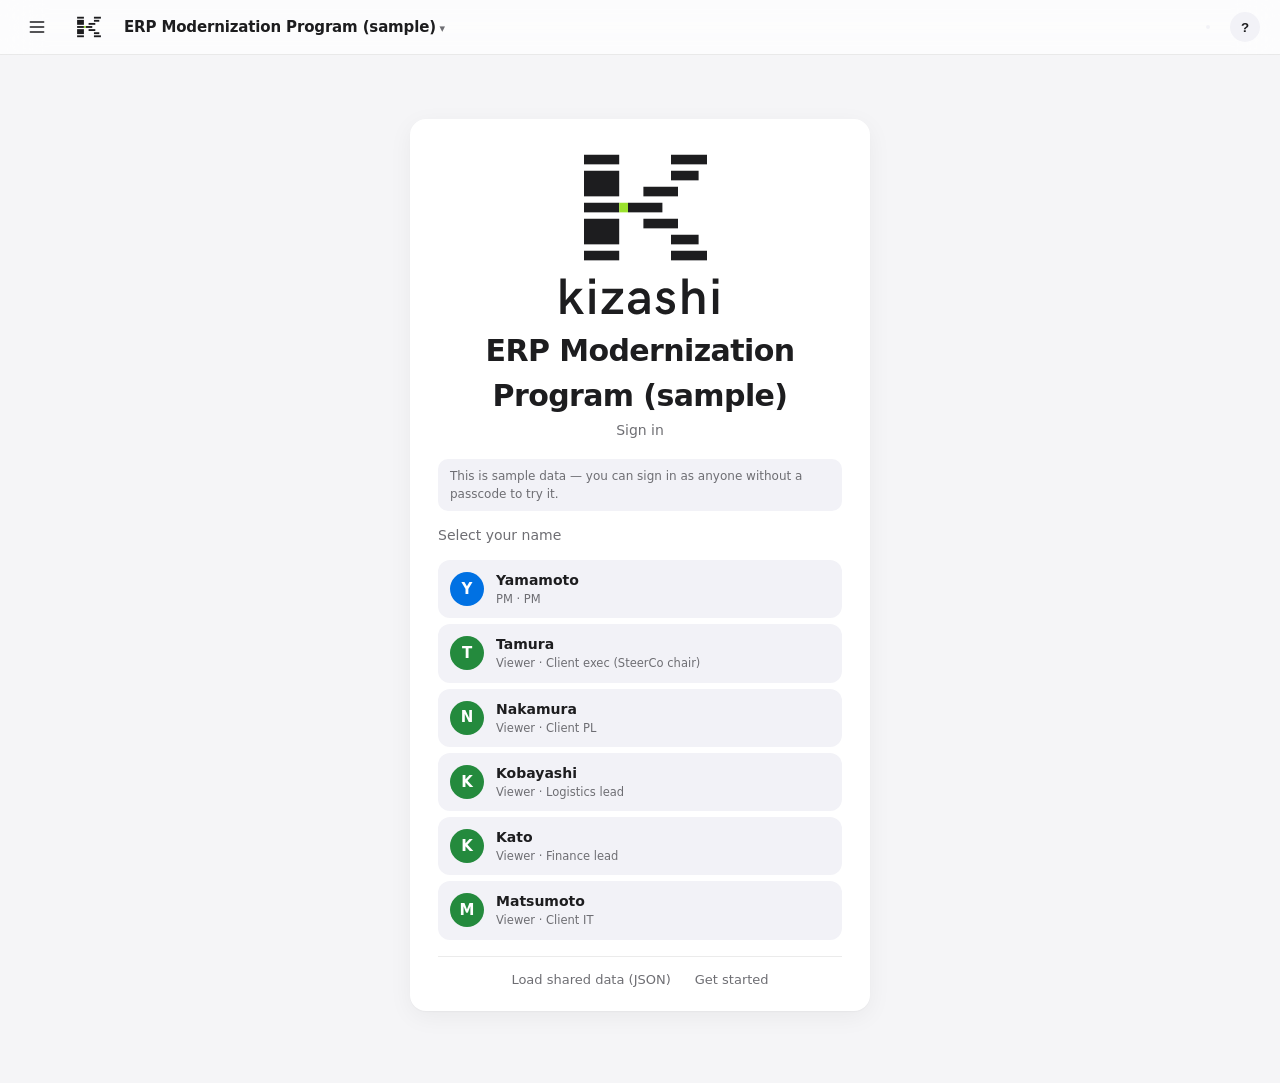
==== Kizashi.html @ 03d3c69e "Add Kizashi logo, favicon and GitHub Pages setup - Clean vector logo set in assets/brand (light/dark" ====
<!doctype html>
<!-- SPDX-License-Identifier: AGPL-3.0-only | Copyright (C) 2026 0kaka | Commercial licensing: see COMMERCIAL.md -->
<html lang="ja">
<head>
<meta charset="utf-8">
<meta name="viewport" content="width=device-width,initial-scale=1">
<title>Kizashi</title>
<link rel="icon" type="image/svg+xml" href="[data-uri]">
<style>
/* SPDX-License-Identifier: AGPL-3.0-only
   Copyright (C) 2026 0kaka
   Commercial licensing: see COMMERCIAL.md */
/* Apple の Human Interface Guidelines を手本にした配色・余白・動き */
:root{
  --bg:#f5f5f7; --panel:#ffffff; --text:#1d1d1f; --muted:#6e6e73; --line:rgba(0,0,0,.08); --soft:#f2f2f7;
  --accent:#0071e3; --accent-soft:rgba(0,113,227,.10); --violet:#af52de;
  --red:#ff3b30; --red-bg:rgba(255,59,48,.10); --amber:#c93400; --amber-bg:rgba(255,149,0,.14); --green:#248a3d; --green-bg:rgba(52,199,89,.14);
  --plan:#d2d2d7; --done:#a1a1a6;
  --glass:rgba(255,255,255,.72); --shadow:0 1px 2px rgba(0,0,0,.04),0 6px 24px rgba(0,0,0,.05); --shadow-hi:0 2px 6px rgba(0,0,0,.06),0 12px 32px rgba(0,0,0,.08);
  --ease:cubic-bezier(.2,.8,.2,1); --r:16px;
}
@media (prefers-color-scheme: dark){
  :root:not([data-theme="light"]){
    --bg:#000; --panel:#1c1c1e; --text:#f5f5f7; --muted:#98989d; --line:rgba(255,255,255,.10); --soft:#2c2c2e;
    --accent:#0a84ff; --accent-soft:rgba(10,132,255,.18); --violet:#bf5af2;
    --red:#ff453a; --red-bg:rgba(255,69,58,.16); --amber:#ff9f0a; --amber-bg:rgba(255,159,10,.16); --green:#30d158; --green-bg:rgba(48,209,88,.16);
    --plan:#3a3a3c; --done:#636366; --glass:rgba(28,28,30,.72); --shadow:0 1px 2px rgba(0,0,0,.4); --shadow-hi:0 8px 28px rgba(0,0,0,.5);
  }
}
:root[data-theme="dark"]{
  --bg:#000; --panel:#1c1c1e; --text:#f5f5f7; --muted:#98989d; --line:rgba(255,255,255,.10); --soft:#2c2c2e;
  --accent:#0a84ff; --accent-soft:rgba(10,132,255,.18); --violet:#bf5af2;
  --red:#ff453a; --red-bg:rgba(255,69,58,.16); --amber:#ff9f0a; --amber-bg:rgba(255,159,10,.16); --green:#30d158; --green-bg:rgba(48,209,88,.16);
  --plan:#3a3a3c; --done:#636366; --glass:rgba(28,28,30,.72); --shadow:0 1px 2px rgba(0,0,0,.4); --shadow-hi:0 8px 28px rgba(0,0,0,.5);
}
*{box-sizing:border-box}
html{-webkit-text-size-adjust:100%}
body{margin:0;background:var(--bg);color:var(--text);font:14px/1.5 -apple-system,BlinkMacSystemFont,"SF Pro Text","Hiragino Sans","Hiragino Kaku Gothic ProN","Yu Gothic UI","Segoe UI",system-ui,sans-serif;-webkit-font-smoothing:antialiased;
  display:grid;grid-template-columns:232px minmax(0,1fr);grid-template-rows:auto 1fr;min-height:100vh}
/* ヘッダー（すりガラス） */
header{grid-column:1/-1;position:sticky;top:0;z-index:20;background:var(--glass);-webkit-backdrop-filter:saturate(180%) blur(20px);backdrop-filter:saturate(180%) blur(20px);
  border-bottom:1px solid var(--line);padding:10px 20px;display:flex;flex-wrap:wrap;gap:8px 18px;align-items:center}
header h1{font-size:15px;margin:0;font-weight:600;letter-spacing:-.01em}
header .sub{color:var(--muted);font-size:12px}
header .right{margin-left:auto;display:flex;gap:10px;align-items:center;flex-wrap:wrap}
header label{display:flex;gap:6px;align-items:center}
#scopeSel{font-weight:600;max-width:220px}
.save-ind{font-size:12px;color:var(--muted);display:inline-flex;align-items:center;gap:6px;min-width:64px;transition:color .3s}
.save-ind .dot{width:7px;height:7px;border-radius:50%;background:var(--green);transition:transform .3s var(--ease)}
.save-ind.flash{color:var(--green)} .save-ind.flash .dot{transform:scale(1.6)}
/* サイドバー */
nav{position:sticky;top:57px;align-self:start;height:calc(100vh - 57px);overflow:auto;padding:16px 10px;display:flex;flex-direction:column;gap:2px}
nav button{display:flex;align-items:center;gap:10px;background:none;border:0;border-radius:10px;padding:8px 12px;color:var(--text);font:inherit;font-size:13.5px;cursor:pointer;text-align:left;transition:background .2s var(--ease),color .2s}
nav button:hover{background:var(--line)}
nav button.on{background:var(--accent);color:#fff;font-weight:600}
nav .ico{width:19px;height:19px;flex:none;fill:none;stroke:currentColor;stroke-width:1.7;stroke-linecap:round;stroke-linejoin:round;opacity:.85}
nav .lbl{flex:1}
nav .cnt{min-width:20px;padding:0 6px;border-radius:10px;background:var(--red);color:#fff;font-size:11px;font-weight:600;line-height:20px;text-align:center}
nav .cnt.warn{background:#ff9500}
nav button.on .cnt{background:rgba(255,255,255,.25)}
main{padding:8px 28px 48px;min-width:0;max-width:1320px}
/* 大見出し（今どこで何をしているか） */
#pageHead{padding:18px 0 14px}
.crumb{font-size:12px;color:var(--muted);display:flex;gap:6px;align-items:center;flex-wrap:wrap}
.crumb .sep{opacity:.5}
.large-title{font-size:30px;font-weight:700;letter-spacing:-.02em;margin:2px 0 2px}
.lead{margin:0;color:var(--muted);font-size:14px}
/* 動き：画面切替時だけ、上から順にふわっと出す */
@keyframes fadeUp{from{opacity:0;transform:translateY(10px)}to{opacity:1;transform:none}}
@keyframes growX{from{transform:scaleX(0)}to{transform:scaleX(1)}}
@keyframes pop{from{opacity:0;transform:scale(.92)}to{opacity:1;transform:none}}
#pageHead.animate>*{animation:fadeUp .45s var(--ease) both}
#pageHead.animate>*:nth-child(2){animation-delay:.03s} #pageHead.animate>*:nth-child(3){animation-delay:.06s}
#view.animate>*{animation:fadeUp .5s var(--ease) both}
#view.animate>*:nth-child(2){animation-delay:.06s} #view.animate>*:nth-child(3){animation-delay:.12s} #view.animate>*:nth-child(4){animation-delay:.18s}
#view.animate>*:nth-child(5){animation-delay:.24s} #view.animate>*:nth-child(n+6){animation-delay:.3s}
#view.animate .kpis>.card{animation:fadeUp .5s var(--ease) both}
#view.animate .kpis>.card:nth-child(2){animation-delay:.04s} #view.animate .kpis>.card:nth-child(3){animation-delay:.08s} #view.animate .kpis>.card:nth-child(4){animation-delay:.12s}
#view.animate .kpis>.card:nth-child(5){animation-delay:.16s} #view.animate .kpis>.card:nth-child(6){animation-delay:.2s} #view.animate .kpis>.card:nth-child(n+7){animation-delay:.24s}
#view.animate .track .ac,#view.animate .track .pl{transform-origin:left;animation:growX .9s var(--ease) both .15s}
@media (prefers-reduced-motion: reduce){*,*::before,*::after{animation:none!important;transition:none!important}}
/* 基本部品 */
.grid{display:grid;gap:16px}
.kpis{grid-template-columns:repeat(auto-fit,minmax(160px,1fr))}
.two{grid-template-columns:repeat(auto-fit,minmax(min(100%,420px),1fr))}
.card{background:var(--panel);border-radius:var(--r);padding:18px 20px;min-width:0;box-shadow:var(--shadow);transition:box-shadow .25s var(--ease),transform .25s var(--ease)}
.card h2{font-size:15px;margin:0 0 12px;font-weight:600;letter-spacing:-.01em}
.card h3{font-size:13px;margin:20px 0 8px;padding-top:14px;border-top:1px solid var(--line);font-weight:600}
.hint{font-weight:400;color:var(--muted);font-size:12px;margin-left:6px}
.small{font-size:12px}
.clickable{cursor:pointer} .clickable:hover{box-shadow:var(--shadow-hi);transform:translateY(-2px)}
.kpi .lbl{color:var(--muted);font-size:12px;font-weight:500}
.kpi .val{font-size:30px;font-weight:700;letter-spacing:-.02em;line-height:1.15;margin-top:6px;font-variant-numeric:tabular-nums}
.kpi .val small{font-size:14px;font-weight:500;color:var(--muted)}
.kpi .note{font-size:12px;color:var(--muted);margin-top:4px}
.banner{display:flex;align-items:center;gap:12px;flex-wrap:wrap;background:linear-gradient(135deg,var(--accent-soft),transparent);font-weight:500}
.banner .btn{margin-left:auto}
.rag{display:inline-flex;align-items:center;gap:6px;padding:3px 11px;border-radius:999px;font-weight:600;font-size:13px}
.rag::before{content:"";width:8px;height:8px;border-radius:50%;background:currentColor}
.rag.R{color:var(--red);background:var(--red-bg)} .rag.A{color:var(--amber);background:var(--amber-bg)} .rag.G{color:var(--green);background:var(--green-bg)}
.kpi .val .rag{font-size:20px;padding:5px 15px}
.sev{display:inline-block;padding:1px 8px;border-radius:6px;font-size:11.5px;font-weight:600;white-space:nowrap}
.sev.H{color:var(--red);background:var(--red-bg)} .sev.M{color:var(--amber);background:var(--amber-bg)} .sev.L{color:var(--muted);background:var(--soft)}
.tag{display:inline-block;padding:1px 8px;border-radius:6px;font-size:11px;background:var(--accent-soft);color:var(--accent);white-space:nowrap}
.tag.common{background:var(--soft);color:var(--muted)}
.gate{display:inline-block;padding:1px 8px;border-radius:6px;font-size:11px;font-weight:600;white-space:nowrap}
.gate.notyet{background:var(--soft);color:var(--muted)} .gate.review{background:var(--amber-bg);color:var(--amber)} .gate.approved{background:var(--green-bg);color:var(--green)}
.st{font-size:11px;font-weight:600} .st.planned{color:var(--accent)} .st.done{color:var(--green)} .st.cancelled{color:var(--muted);text-decoration:line-through}
.red{color:var(--red)} .amber{color:var(--amber)} .green{color:var(--green)} .muted{color:var(--muted)}
.link{color:var(--accent);cursor:pointer} .link:hover{text-decoration:underline}
.scroll-x{overflow-x:auto;max-width:100%}
table{border-collapse:collapse;width:100%;font-size:13px}
th,td{border-bottom:1px solid var(--line);padding:7px 8px;text-align:left;vertical-align:middle}
th{color:var(--muted);font-weight:500;font-size:12px;white-space:nowrap}
tr{transition:background .15s} tbody tr:hover,table tr:hover td{background:rgba(127,127,127,.04)}
td.num,th.num{text-align:right}
tr.sel td{background:var(--accent-soft)}
tr.row-contract td:first-child{box-shadow:inset 3px 0 0 var(--violet)}
td.cell-late input,td.cell-late select{border-color:var(--red);box-shadow:0 0 0 1px var(--red) inset}
input,select,textarea{font:inherit;color:var(--text);background:var(--panel);border:1px solid var(--line);border-radius:8px;padding:5px 8px;transition:border-color .15s,box-shadow .15s}
input:focus,select:focus,textarea:focus{outline:none;border-color:var(--accent);box-shadow:0 0 0 3px var(--accent-soft)}
textarea{width:100%;min-height:60px;resize:vertical}
.mono{font-family:ui-monospace,"SF Mono","Cascadia Mono",Consolas,monospace;font-size:12.5px;line-height:1.55}
table input,table select,table textarea{padding:4px 6px;font-size:13px;border-color:transparent;background:transparent}
table input:hover,table select:hover{border-color:var(--line)}
table input[type=date]{min-width:128px}
table input.w-s{min-width:84px} table input.w-xs{min-width:56px}
table input[type=checkbox]{width:auto}
.btn{font:inherit;font-size:13px;font-weight:500;padding:7px 14px;border-radius:980px;border:0;background:var(--soft);color:var(--text);cursor:pointer;white-space:nowrap;transition:transform .12s var(--ease),background .2s,filter .2s}
.btn:hover{filter:brightness(.96)} .btn:active{transform:scale(.97)} .btn:disabled{opacity:.4;cursor:default}
.btn.primary{background:var(--accent);color:#fff}
.btn.danger{color:var(--red)}
.btn.ghost{background:none;color:var(--muted);padding:3px 8px}
.chip{font:inherit;font-size:12px;border:1px dashed var(--muted);background:none;color:var(--text);border-radius:980px;padding:3px 10px;cursor:pointer;margin:2px}
.chip:hover{border-style:solid;border-color:var(--accent);color:var(--accent)}
.seg{display:inline-flex;background:var(--soft);border-radius:9px;padding:2px;gap:2px}
.seg button{font:inherit;font-size:12.5px;border:0;background:none;color:var(--text);padding:4px 12px;cursor:pointer;border-radius:7px;transition:background .2s,box-shadow .2s}
.seg button.on{background:var(--panel);box-shadow:0 1px 3px rgba(0,0,0,.12);font-weight:600}
.bar{display:flex;flex-wrap:wrap;gap:8px;align-items:center;margin-bottom:12px}
.bar .sp{flex:1}
.phase-row{display:grid;grid-template-columns:150px 1fr 140px;gap:12px;align-items:center;padding:8px 0;border-bottom:1px solid var(--line)}
.phase-row:last-child{border-bottom:0}
.phase-row .nm{font-weight:600;font-size:13px;min-width:0;overflow:hidden;text-overflow:ellipsis}
.phase-row .nm small{display:block;color:var(--muted);font-weight:400;font-size:11px}
.track{position:relative;height:10px;background:var(--soft);border-radius:5px;overflow:hidden}
.track.big{height:10px}
.track .pl{position:absolute;inset:0 auto 0 0;background:var(--plan);border-radius:5px}
.track .ac{position:absolute;top:0;bottom:0;left:0;border-radius:5px;background:var(--accent)}
.track .ac2{position:absolute;top:0;bottom:0;background:#ff9500;opacity:.6}
.readiness{margin-top:10px;display:grid;gap:6px}
.phase-row .fig{font-size:12px;text-align:right;white-space:nowrap;font-variant-numeric:tabular-nums}
.legend{display:flex;gap:14px;font-size:12px;color:var(--muted);flex-wrap:wrap;margin-top:10px}
.legend i{display:inline-block;width:10px;height:10px;border-radius:3px;margin-right:5px;vertical-align:-1px}
.legend i.dot-red{border-radius:50%;background:var(--red)}
.alert-list{list-style:none;margin:0;padding:0}
.alert-list li{display:flex;gap:10px;padding:10px 0;border-bottom:1px solid var(--line);align-items:flex-start}
.alert-list li:last-child{border-bottom:0}
.alert-list .t{font-weight:600}
.alert-list .d{color:var(--muted);font-size:12px}
.date-chip{min-width:54px;text-align:center;font-weight:700;font-size:15px;line-height:1.2;padding:6px;border-radius:10px;background:var(--accent-soft);color:var(--accent)}
.date-chip small{display:block;font-weight:500;font-size:11px}
.date-chip.done{background:var(--green-bg);color:var(--green)} .date-chip.cancelled{background:var(--soft);color:var(--muted)}
.phase-head .ph-title{display:flex;gap:10px;align-items:center;flex-wrap:wrap}
.phase-head .code{font-weight:800;font-size:20px;color:var(--accent)}
.ph-meta{display:flex;flex-wrap:wrap;gap:6px 24px;margin-top:8px;font-size:13px}
.ph-meta .muted{font-size:12px;margin-right:4px}
/* 会議 */
.mtg-layout{display:grid;grid-template-columns:minmax(280px,380px) 1fr;gap:16px;align-items:start}
.mlist{list-style:none;margin:0;padding:0;max-height:640px;overflow:auto}
.mlist li{display:flex;gap:10px;padding:9px;border-radius:12px;cursor:pointer;transition:background .2s}
.mlist li:hover{background:var(--soft)}
.mlist li.on{background:var(--accent-soft)}
.mlist .t{font-weight:600;font-size:13px}
.mlist .d{font-size:11.5px;color:var(--muted);margin:2px 0}
.mtg-detail{position:sticky;top:72px}
.steps{display:flex;gap:6px;flex-wrap:wrap;margin:6px 0 4px}
.steps span{font-size:12px;padding:4px 11px;border-radius:999px;background:var(--soft);color:var(--muted);transition:all .3s var(--ease)}
.steps span.ok{background:var(--green-bg);color:var(--green);font-weight:600}
.steps span.ok::after{content:" ✓"}
.req{color:var(--red);font-size:11px}
/* フォーム */
.form-grid{display:grid;grid-template-columns:repeat(auto-fit,minmax(200px,1fr));gap:12px 16px}
.form-grid.one{grid-template-columns:1fr}
.form-grid label,.lbl-block{display:flex;flex-direction:column;gap:5px;font-size:12px;color:var(--muted);font-weight:500}
.form-grid input,.form-grid select{font-size:14px;padding:7px 10px}
/* ガバナンス */
.gov-list{display:grid;gap:10px}
details.gov summary,details.card summary{cursor:pointer;display:flex;gap:10px;align-items:center;flex-wrap:wrap;list-style:none}
details summary::-webkit-details-marker{display:none}
details.gov summary::before,details.card summary::before{content:"›";color:var(--muted);font-size:18px;line-height:1;transition:transform .25s var(--ease)}
details[open] summary::before{transform:rotate(90deg)}
details[open]>*:not(summary){animation:fadeUp .35s var(--ease) both}
details.gov.agreed{box-shadow:inset 4px 0 0 var(--green),var(--shadow)} details.gov.draft{box-shadow:inset 4px 0 0 #ff9500,var(--shadow)}
.gstat{font-size:11px;font-weight:600;padding:1px 8px;border-radius:6px}
.gstat.agreed{background:var(--green-bg);color:var(--green)} .gstat.draft{background:var(--amber-bg);color:var(--amber)} .gstat.notset{background:var(--soft);color:var(--muted)}
pre.rule{white-space:pre-wrap;font:12.5px/1.6 ui-monospace,"SF Mono",Consolas,monospace;background:var(--soft);padding:12px;border-radius:10px;margin:10px 0 0}
.filename{display:flex;gap:8px;align-items:center;margin-top:12px;flex-wrap:wrap}
.filename code{flex:1;min-width:0;word-break:break-all;background:var(--soft);padding:9px 12px;border-radius:10px;font-size:13px}
/* 体制図（グラフ） */
.org-canvas{position:relative}
.lane{stroke:none} .lane-client{fill:var(--green-bg);opacity:.55} .lane-us{fill:var(--accent-soft);opacity:.6} .lane-vendor{fill:var(--amber-bg);opacity:.55} .lane-other{fill:var(--soft)}
.lane-name{font-size:12.5px;font-weight:700;letter-spacing:.04em}
.level-line{stroke:var(--line);stroke-dasharray:2 4}
.level-name{font-size:12px;font-weight:700;fill:var(--text)} .level-sub{font-size:10.5px;fill:var(--muted)}
.edge{fill:none;transition:opacity .25s var(--ease),stroke-width .2s}
.edge.report{stroke:var(--muted);stroke-width:1.6;opacity:.7}
.edge.peer{stroke:var(--violet);stroke-width:1.6;stroke-dasharray:5 4;opacity:.8}
.org-arrowhead{fill:var(--muted)}
.org-node{cursor:pointer;transition:opacity .25s var(--ease)}
.org-node .org-card{fill:var(--panel);stroke:var(--line);stroke-width:1;filter:drop-shadow(0 2px 6px rgba(0,0,0,.08));transition:stroke .2s,stroke-width .2s}
.org-node:hover .org-card{stroke:var(--accent);stroke-width:1.5}
.org-node.on .org-card{stroke:var(--accent);stroke-width:2.5}
.org-node.me .org-card{stroke:var(--violet);stroke-width:1.5}
.org-node.dim{opacity:.3}
.org-svg.hl .org-node:not(.rel){opacity:.22} .org-svg.hl .edge:not(.rel){opacity:.08} .org-svg.hl .edge.rel{opacity:1;stroke-width:2.4}
.org-ini{font-size:13px;font-weight:700;fill:#fff}
.org-name{font-size:13px;font-weight:600;fill:var(--text)}
.org-role{font-size:10.5px;fill:var(--muted)}
.org-access{font-size:10px;font-weight:700;fill:var(--muted)} .org-access.pm{fill:var(--accent)} .org-access.pmo{fill:var(--violet)} .org-access.lead{fill:var(--green)}
.load-bg{fill:var(--soft)} .load-fg{fill:var(--accent);transition:width .6s var(--ease)} .load-fg.heavy{fill:var(--red)}
.org-alert{fill:var(--red);stroke:var(--panel);stroke-width:2} .org-alert-n{fill:#fff;font-size:10.5px;font-weight:700}
.org-svg.anim .edge{animation:fadeUp .6s var(--ease) both .3s}
.missing{margin-top:12px;padding-top:10px;border-top:1px solid var(--line)}
.org-drawer{position:fixed;top:64px;right:16px;bottom:16px;width:min(360px,calc(100vw - 32px));overflow:auto;z-index:30;transform:translateX(calc(100% + 24px));transition:transform .4s var(--ease);pointer-events:none}
.org-drawer.open{transform:none;pointer-events:auto}
.org-drawer .card{box-shadow:var(--shadow-hi);min-height:100%}
.hold-list{list-style:none;margin:0;padding:0}
.hold-list li{display:flex;gap:8px;align-items:center;padding:7px 0;border-bottom:1px solid var(--line);font-size:13px}
.peers{max-height:160px;overflow:auto}
/* はじめかた */
dialog#wizard{border:0;border-radius:20px;padding:0;width:min(640px,calc(100vw - 32px));background:var(--panel);color:var(--text);box-shadow:0 24px 64px rgba(0,0,0,.25)}
dialog#wizard[open]{animation:pop .35s var(--ease)}
dialog::backdrop{background:rgba(0,0,0,.3);-webkit-backdrop-filter:blur(6px);backdrop-filter:blur(6px)}
.wz{padding:22px 24px}
.wz-head{display:flex;align-items:center} .wz-head h2{margin:0;font-size:20px;flex:1}
.wz-steps{display:flex;gap:6px;margin:14px 0 6px}
.wz-steps span{flex:1;font-size:12px;padding:6px 10px;border-radius:9px;background:var(--soft);color:var(--muted);transition:all .3s var(--ease)}
.wz-steps span.on{background:var(--accent);color:#fff;font-weight:600} .wz-steps span.ok{background:var(--green-bg);color:var(--green)}
.wz-body{min-height:260px;animation:fadeUp .35s var(--ease)}
.wz-foot{display:flex;gap:8px;align-items:center;margin-top:16px}
.wz-foot .sp{flex:1}
.tpl-grid{display:grid;grid-template-columns:repeat(auto-fit,minmax(130px,1fr));gap:8px}
.tpl{font:inherit;text-align:left;display:flex;flex-direction:column;gap:4px;padding:12px;border-radius:12px;border:2px solid var(--line);background:var(--panel);color:var(--text);cursor:pointer;transition:border-color .2s,transform .15s var(--ease)}
.tpl:hover{transform:translateY(-1px)} .tpl.on{border-color:var(--accent);background:var(--accent-soft)}
.tpl small{color:var(--muted);font-size:11px}
.wz-summary{display:grid;gap:8px;background:var(--soft);border-radius:12px;padding:12px 14px}
.wz-summary div{display:flex;flex-direction:column}
.wz-will{margin:12px 0 0;padding-left:20px;color:var(--text)}
.wz-will li{margin:3px 0}
/* SVG（ガント・推移） */
svg text{font-family:inherit}
.g-label{fill:var(--text);font-size:11px} .g-phase{fill:var(--muted);font-size:10px}
.g-tick{fill:var(--muted);font-size:11px} .g-grid{stroke:var(--line);stroke-width:1}
.g-band{fill:var(--soft);opacity:.6}
.g-track{fill:var(--plan);opacity:.55} .g-base{fill:none;stroke:var(--muted);stroke-dasharray:3 2;stroke-width:1}
.g-fill{fill:var(--accent)} .g-fill.H{fill:var(--red)} .g-fill.M{fill:#ff9500} .g-fill.done{fill:var(--done)}
.g-ms{fill:var(--accent)} .g-ms.H{fill:var(--red)} .g-ms.M{fill:#ff9500} .g-ms.done{fill:var(--done)}
.g-today{stroke:var(--red);stroke-width:1.5;stroke-dasharray:4 3}
.g-todaylbl{fill:var(--red);font-size:11px;font-weight:700}
.g-contract{stroke:var(--violet);stroke-width:2.5}
.c-line{fill:none;stroke:var(--accent);stroke-width:2.5;stroke-linejoin:round} .c-dot{fill:var(--accent)}
.c-ref{stroke:var(--muted);stroke-dasharray:4 3} .c-amber{stroke:#ff9500;stroke-dasharray:4 3} .c-red{stroke:var(--red);stroke-dasharray:4 3}
.c-lbl{fill:var(--muted);font-size:11px} .c-val{fill:var(--text);font-size:11px;font-weight:700}
/* レポート */
.report{background:var(--panel);border-radius:var(--r);box-shadow:var(--shadow);padding:28px 32px}
.report h1{font-size:22px;margin:0 0 10px;letter-spacing:-.01em}
.report h2{font-size:16px;margin:24px 0 8px;padding-left:10px;border-left:3px solid var(--accent)}
.report ul{margin:6px 0;padding-left:20px}
.report table{margin:6px 0}
.report p{margin:6px 0}
.empty{color:var(--muted);padding:14px 0}
.toast{position:fixed;bottom:24px;left:50%;transform:translate(-50%,12px);background:var(--glass);-webkit-backdrop-filter:blur(20px);backdrop-filter:blur(20px);color:var(--text);
  box-shadow:var(--shadow-hi);padding:10px 18px;border-radius:999px;font-size:13px;font-weight:500;opacity:0;transition:opacity .25s,transform .35s var(--ease);pointer-events:none;z-index:50}
.toast.on{opacity:1;transform:translate(-50%,0)}
.chk{display:inline-flex;gap:6px;align-items:center;font-size:13px}
/* ロール・自分の仕事 */
.me-sw select{font-weight:600}
input.ro,select.ro,textarea.ro{opacity:.75;cursor:not-allowed;border-color:transparent;background:transparent;box-shadow:none;-webkit-appearance:none;appearance:none}
.ro-note{font-size:12px;color:var(--muted);background:var(--soft);border-radius:10px;padding:8px 12px;margin-bottom:14px}
.hello{display:flex;align-items:center;gap:16px}
.avatar{width:52px;height:52px;border-radius:50%;background:linear-gradient(135deg,var(--accent),var(--violet));color:#fff;font-size:22px;font-weight:700;display:grid;place-items:center;flex:none}
.hello-name{font-size:20px;font-weight:700;letter-spacing:-.01em}
.hello-count{text-align:center;display:flex;flex-direction:column} .hello-count b{font-size:30px;line-height:1}
.todo-list{list-style:none;margin:0;padding:0}
.todo-list li{display:flex;gap:10px;align-items:center;padding:10px 8px;border-radius:10px;cursor:pointer;transition:background .2s}
.todo-list li:hover{background:var(--soft)} .todo-list li span:nth-child(2){flex:1} .todo-list .go{color:var(--muted);font-size:18px}
.prog{display:flex;align-items:center;gap:8px;min-width:180px} .prog span{font-size:12px;width:36px;text-align:right;font-variant-numeric:tabular-nums}
input.range{padding:0;accent-color:var(--accent);flex:1}
.phase-checks{display:flex;flex-direction:column;gap:4px;color:var(--text);font-weight:400}
table.matrix td.c,table.matrix th.c{text-align:center} table.matrix .me{background:var(--accent-soft)}
.mk.y{color:var(--green)} .mk.p{color:#ff9500} .mk.n{color:var(--muted)}
/* ログイン */
body.locked{grid-template-columns:1fr} body.locked nav{display:none} body.locked header .right label,body.locked #saveInd{display:none}
.login-wrap{min-height:calc(100vh - 140px);display:grid;place-items:center;padding:24px 0}
.card.login{width:min(460px,100%);padding:28px 28px 18px}
.login-logo{width:180px;margin:0 auto 6px;color:var(--text)} .login-logo .brand-svg{width:100%;height:auto;display:block}
.people{display:grid;gap:6px;max-height:380px;overflow:auto}
.person{font:inherit;display:flex;align-items:center;gap:12px;padding:10px 12px;border-radius:12px;border:0;background:var(--soft);color:var(--text);cursor:pointer;text-align:left;transition:transform .15s var(--ease),background .2s}
.person:hover{background:var(--accent-soft);transform:translateY(-1px)}
.person .pn{flex:1;display:flex;flex-direction:column} .person .pn small{color:var(--muted);font-size:11.5px}
.avatar.sm{width:34px;height:34px;font-size:15px} .avatar.xs{width:24px;height:24px;font-size:12px}
.who{display:flex;align-items:center;gap:12px;margin-bottom:14px}
.lg-form{display:grid;gap:12px} .lg-form input{font-size:16px;padding:10px 12px}
.need{background:var(--amber-bg);color:var(--amber);padding:10px 12px;border-radius:10px;font-size:13px}
.login-foot{display:flex;justify-content:center;gap:8px;margin-top:16px;border-top:1px solid var(--line);padding-top:10px;flex-wrap:wrap}
.me-box{display:flex;align-items:center;gap:8px}
.me-name{display:flex;flex-direction:column;font-size:12.5px;font-weight:600;line-height:1.2} .me-name small{font-size:11px;color:var(--muted);font-weight:500}
.login-state{font-size:12px;margin-top:8px;padding:6px 10px;border-radius:8px;background:var(--soft);color:var(--muted)}
.login-state.set{background:var(--green-bg);color:var(--green)} .login-state.invited{background:var(--amber-bg);color:var(--amber)}
/* 図の切り替え・フロー */
.ov-bar{display:flex;gap:10px;align-items:flex-start;margin-bottom:14px;flex-wrap:wrap}
.ov-chips{display:flex;gap:6px;flex-wrap:wrap;flex:1;position:relative}
.ov{font:inherit;font-size:13px;display:inline-flex;align-items:center;gap:6px;padding:7px 14px;border-radius:980px;border:0;background:var(--panel);color:var(--text);box-shadow:var(--shadow);cursor:pointer;transition:transform .15s var(--ease),background .2s,color .2s}
.ov:hover{transform:translateY(-1px)} .ov.on{background:var(--accent);color:#fff;font-weight:600}
.ov .ov-i{opacity:.7;font-size:12px} .ov.add{background:none;box-shadow:none;border:1px dashed var(--muted);color:var(--muted)} .ov.members{background:var(--soft)} .ov.members.on{background:var(--accent)}
.pop{position:absolute;z-index:40;margin-top:40px;background:var(--panel);border-radius:14px;box-shadow:var(--shadow-hi);padding:6px;display:grid;min-width:280px;animation:pop .25s var(--ease)}
.pop button{font:inherit;text-align:left;border:0;background:none;color:var(--text);padding:10px 12px;border-radius:10px;cursor:pointer;display:flex;flex-direction:column;gap:2px;font-weight:600}
.pop button:hover{background:var(--soft)} .pop small{font-weight:400;color:var(--muted);font-size:11.5px}
.flow{display:flex;align-items:stretch;gap:0;overflow-x:auto;padding:6px 2px 12px}
.flow-step{flex:1 1 170px;min-width:150px;max-width:240px;background:var(--soft);border-radius:16px;padding:14px;cursor:pointer;border:2px solid transparent;transition:border-color .2s,transform .2s var(--ease),box-shadow .2s;display:flex;flex-direction:column;gap:8px}
.flow-step:hover{transform:translateY(-2px);box-shadow:var(--shadow-hi)} .flow-step.on{border-color:var(--accent);background:var(--panel)}
.flow.anim .flow-step{animation:fadeUp .5s var(--ease) both;animation-delay:var(--d)}
.flow-arrow{flex:0 0 34px;display:grid;place-items:center} .flow-arrow svg{width:28px;height:16px;fill:none;stroke:var(--muted);stroke-width:1.8;stroke-linecap:round;stroke-linejoin:round}
.flow-no{font-size:10.5px;font-weight:700;letter-spacing:.06em;color:var(--accent)} .flow-no.big{font-size:18px;width:32px;height:32px;border-radius:50%;background:var(--accent);color:#fff;display:grid;place-items:center;letter-spacing:0}
.flow-label{font-weight:700;font-size:14px;line-height:1.35}
.flow-people{display:flex;flex-direction:column;gap:5px}
.pchip{font:inherit;font-size:12.5px;display:flex;align-items:center;gap:7px;padding:5px 9px 5px 5px;border-radius:999px;border:0;background:var(--panel);color:var(--text);cursor:pointer;text-align:left;box-shadow:0 1px 2px rgba(0,0,0,.06);transition:box-shadow .2s}
.pchip:hover{box-shadow:0 0 0 2px var(--accent)} .pchip small{color:var(--muted);font-size:10.5px;margin-left:auto;padding-left:6px}
.pchip.empty{color:var(--muted);padding:5px 10px;cursor:default;background:transparent;border:1px dashed var(--plan);box-shadow:none}
.flow-note{font-size:11.5px;color:var(--muted);border-top:1px solid var(--line);padding-top:6px}
.login-dot{display:inline-block;width:9px;height:9px;border-radius:50%;background:var(--plan)} .login-dot.set{background:var(--green)} .login-dot.invited{background:#ff9500}
/* タスク：一覧・カンバン・Backlog */
.prio{display:inline-block;width:9px;height:9px;border-radius:50%;flex:none} .prio.H{background:var(--red)} .prio.M{background:#ff9500} .prio.L{background:var(--plan)}
.tname{display:flex;align-items:center;gap:6px} .ms{color:var(--accent)}
.carry{font-size:11px;font-weight:700;color:var(--violet);background:rgba(175,82,222,.12);border-radius:6px;padding:0 6px;white-space:nowrap}
.disp{font-size:11px;font-weight:600;border-radius:6px;padding:1px 7px;white-space:nowrap;margin-right:4px} .disp.hold{background:var(--amber-bg);color:var(--amber)} .disp.backlog{background:var(--soft);color:var(--muted)} .disp.dropped{background:var(--soft);color:var(--muted);text-decoration:line-through}
.disp-sel{font-size:12px;max-width:120px}
table.tasks tr.closed td{opacity:.55} table.tasks tr.held td:first-child{box-shadow:inset 3px 0 0 #ff9500}
.st-sel{font-weight:600} .st-active{color:var(--accent)} .st-check{color:var(--violet)} .st-approval{color:var(--amber)} .st-closed{color:var(--green)}
.btn.sm{padding:3px 10px;font-size:12px}
.kanban{display:grid;grid-template-columns:repeat(5,minmax(200px,1fr));gap:12px;overflow-x:auto;padding-bottom:6px}
.klane{background:var(--soft);border-radius:16px;padding:10px;min-height:320px;transition:background .2s,box-shadow .2s}
.klane.over{background:var(--accent-soft);box-shadow:inset 0 0 0 2px var(--accent)}
.klane header{display:flex;align-items:center;gap:8px;font-weight:700;font-size:13px;padding:4px 4px 10px}
.kdot{width:9px;height:9px;border-radius:50%} .kdot.todo{background:var(--plan)} .kdot.active{background:var(--accent)} .kdot.check{background:var(--violet)} .kdot.approval{background:#ff9500} .kdot.closed{background:var(--green)}
.kcount{margin-left:auto;font-size:12px;color:var(--muted);font-weight:600}
.klist{display:flex;flex-direction:column;gap:8px}
.kcard{background:var(--panel);border-radius:12px;padding:10px 11px;box-shadow:0 1px 2px rgba(0,0,0,.06),0 2px 8px rgba(0,0,0,.04);cursor:grab;transition:transform .15s var(--ease),box-shadow .2s;display:flex;flex-direction:column;gap:6px}
.kcard:hover{transform:translateY(-1px);box-shadow:var(--shadow-hi)} .kcard.dragging{opacity:.4} .kcard[draggable="false"]{cursor:default}
.kcard.sev-H{box-shadow:inset 3px 0 0 var(--red),0 1px 2px rgba(0,0,0,.06)} .kcard.sev-M{box-shadow:inset 3px 0 0 #ff9500,0 1px 2px rgba(0,0,0,.06)} .kcard.held{opacity:.8}
#view.animate .kcard{animation:fadeUp .4s var(--ease) both}
.kc-top{display:flex;align-items:center;gap:6px;font-size:11px} .kc-st{color:var(--muted);margin-left:auto}
.tag.k-study{background:rgba(175,82,222,.12);color:var(--violet)} .tag.k-dev{background:var(--accent-soft);color:var(--accent)} .tag.k-doc{background:var(--green-bg);color:var(--green)} .tag.k-general{background:var(--soft);color:var(--muted)}
.kc-name{font-weight:600;font-size:13px;line-height:1.35}
.kc-hold{font-size:11.5px;color:var(--amber);background:var(--amber-bg);border-radius:6px;padding:3px 6px}
.kc-foot{display:flex;align-items:center;gap:6px}
.kc-act{display:flex;justify-content:flex-end}
.kempty{font-size:12px;color:var(--muted);text-align:center;padding:16px 0}
.kquick{width:100%;font-size:13px;padding:8px 10px;border-radius:10px;border:1px dashed var(--plan);background:var(--panel)}
.seg button b{font-size:11px;background:var(--red);color:#fff;border-radius:8px;padding:0 5px;margin-left:2px}
/* ノード・辺エディタ（体制図・フロー共通） */
.dg-wrap{overflow:auto;max-width:100%;border-radius:12px}
.dg-wrap.editing{background-image:radial-gradient(var(--line) 1px,transparent 1px);background-size:16px 16px;outline:2px dashed var(--accent-soft);outline-offset:-2px}
svg.dg{display:block;margin:0 auto;touch-action:none;user-select:none}
.dg-edge .hit{fill:none;stroke:transparent;stroke-width:14}
.dg-edge .line{fill:none;transition:opacity .25s var(--ease),stroke-width .2s}
.dg-edge.report .line{stroke:var(--muted);stroke-width:1.7;opacity:.75}
.dg-edge.peer .line{stroke:var(--violet);stroke-width:1.6;stroke-dasharray:5 4;opacity:.85}
.dg-edge.flow .line{stroke:var(--accent);stroke-width:2;opacity:.85}
.dg-head.rep{fill:var(--muted)} .dg-head.flow{fill:var(--accent)}
.dg-elabel rect{fill:var(--panel);stroke:var(--line)} .dg-elabel text{font-size:11px;font-weight:600;fill:var(--text)}
.editing .dg-edge{cursor:pointer} .editing .dg-edge:hover .line{stroke-width:3.2;opacity:1}
.dg-node{transition:opacity .25s var(--ease)} .editing .dg-node{cursor:grab} .dg-node.dragging{cursor:grabbing;opacity:.85}
.dg-node.drop .org-card,.dg-node.drop .fnode{stroke:var(--green);stroke-width:3}
.dg-handle{fill:var(--panel);stroke:var(--accent);stroke-width:2;cursor:crosshair;transition:r .15s} .dg-handle:hover{r:9;fill:var(--accent)}
.dg-handle.peer{stroke:var(--violet)} .dg-handle.peer:hover{fill:var(--violet)}
svg.connecting{cursor:crosshair}
.dg-temp{fill:none;stroke:var(--accent);stroke-width:2;stroke-dasharray:4 4;pointer-events:none}
svg.dg.hl .dg-node:not(.rel){opacity:.22} svg.dg.hl .dg-edge:not(.rel){opacity:.1} svg.dg.hl .dg-edge.rel .line{stroke-width:2.6;opacity:1}
svg.dg.anim .dg-node .dg-body{animation:pop .5s var(--ease) both;animation-delay:var(--d);transform-box:fill-box;transform-origin:center}
svg.dg.anim .dg-edge{animation:fadeUp .6s var(--ease) both .3s}
.dg-node.on .org-card{stroke:var(--accent);stroke-width:2.5} .dg-node.me .org-card{stroke:var(--violet);stroke-width:1.5} .dg-node.dim{opacity:.3}
.dg-node:hover .org-card{stroke:var(--accent);stroke-width:1.5}
.dg-legend{fill:none;stroke-width:1.8} .dg-legend.rep{stroke:var(--muted)} .dg-legend.peer{stroke:var(--violet);stroke-dasharray:5 4}
.fnode{fill:var(--panel);stroke:var(--line);stroke-width:1.2;filter:drop-shadow(0 2px 6px rgba(0,0,0,.08));transition:stroke .2s}
.fnode.decision{stroke:var(--violet);stroke-width:2;stroke-dasharray:6 3} .fnode.end{stroke:var(--green);stroke-width:2}
.dg-node:hover .fnode{stroke:var(--accent)} .dg-node.on .fnode{stroke:var(--accent);stroke-width:3;stroke-dasharray:none}
.fhead{font-size:10.5px;font-weight:700;letter-spacing:.05em;fill:var(--accent)} .fhead.decision{fill:var(--violet)} .fhead.end{fill:var(--green)}
.flabel{font-size:13.5px;font-weight:700;fill:var(--text)}
.fchip{cursor:pointer} .fchip-bg{fill:var(--soft)} .fchip:hover .fchip-bg{fill:var(--accent-soft)}
.fchip-ini{font-size:9px;font-weight:700;fill:#fff} .fchip-name{font-size:11.5px;font-weight:600;fill:var(--text)} .fchip-role{font-size:10px;fill:var(--muted)}
.fchip-empty{fill:none;stroke:var(--plan);stroke-dasharray:4 3}
.dg-pop{position:fixed;z-index:60;background:var(--panel);border-radius:12px;box-shadow:var(--shadow-hi);padding:10px 12px;min-width:220px;animation:pop .2s var(--ease)}
.dg-pop .btn{margin-top:6px}
/* プロジェクト切り替え・ヘルプ */
.pj-switch{font:inherit;text-align:left;background:none;border:0;color:inherit;cursor:pointer;padding:4px 10px;margin-left:-10px;border-radius:10px;transition:background .2s}
.pj-switch:hover{background:var(--line)} .pj-switch h1::after{content:" ▾";font-size:11px;color:var(--muted)}
.ws-pop{position:fixed;z-index:70;width:min(360px,calc(100vw - 16px));max-height:70vh;display:flex;flex-direction:column;background:var(--panel);border-radius:16px;box-shadow:var(--shadow-hi);padding:12px;animation:pop .25s var(--ease)}
.ws-head{display:flex;justify-content:space-between;align-items:baseline;margin-bottom:8px}
.ws-search{width:100%;margin-bottom:8px}
.ws-list{overflow:auto;flex:1}
.ws-co{font-size:12px;font-weight:700;margin:8px 4px 2px} .ws-team{font-size:11.5px;color:var(--muted);margin:4px 4px 2px 14px}
.ws-item{display:flex;align-items:center;gap:8px;padding:8px 10px;margin-left:14px;border-radius:10px;cursor:pointer;transition:background .15s}
.ws-item:hover{background:var(--soft)} .ws-item.on{background:var(--accent-soft)}
.ws-main{flex:1;display:flex;flex-direction:column;min-width:0} .ws-main small{color:var(--muted);font-size:11px} .ws-main .tag{align-self:flex-start;margin:2px 0}
.ws-check{color:var(--accent);font-weight:700}
.ws-foot{display:flex;gap:8px;margin-top:10px;padding-top:10px;border-top:1px solid var(--line);flex-wrap:wrap}
.help-btn{width:30px;height:30px;border-radius:50%;border:0;background:var(--soft);color:var(--text);font-weight:700;cursor:pointer;transition:background .2s} .help-btn:hover{background:var(--accent);color:#fff}
.help-panel{position:fixed;top:64px;right:16px;bottom:16px;width:min(640px,calc(100vw - 32px));z-index:65;background:var(--panel);border-radius:18px;box-shadow:var(--shadow-hi);display:flex;flex-direction:column;transform:translateX(calc(100% + 24px));transition:transform .4s var(--ease)}
.help-panel.open{transform:none}
.help-head{display:flex;align-items:center;padding:14px 16px;border-bottom:1px solid var(--line)} .help-head b{font-size:16px}
.help-body{display:grid;grid-template-columns:200px 1fr;grid-template-rows:minmax(0,1fr);min-height:0;flex:1;overflow:hidden}
.help-toc{overflow-y:auto;min-height:0;padding:10px;border-right:1px solid var(--line);display:flex;flex-direction:column;gap:2px}
.help-toc button{font:inherit;font-size:12.5px;text-align:left;border:0;background:none;color:var(--text);padding:7px 10px;border-radius:8px;cursor:pointer}
.help-toc button:hover{background:var(--soft)} .help-toc button.on{background:var(--accent);color:#fff;font-weight:600}
.help-art{overflow-y:auto;min-height:0;box-shadow:none;border-radius:0;padding:18px 22px} .help-art h2{margin-top:0}
@media (max-width:700px){ .help-body{grid-template-columns:1fr} .help-toc{flex-direction:row;overflow-x:auto;border-right:0;border-bottom:1px solid var(--line)} .help-toc button{white-space:nowrap} }
@media print{ .help-panel,.ws-pop,.help-btn{display:none!important} }
/* v9：見たままが正しい表示（WYSIWYG）— 表は中身に合わせて広がり、長い文章はセル内で折り返す */
table select,table input:not([type=checkbox]):not([type=range]){field-sizing:content;width:auto;max-width:none}
table select{min-width:7em} table input[type=date]{min-width:9.5em} table input[type=number]{min-width:4.5em}
td{white-space:normal}
textarea.cellwrap{field-sizing:content;resize:none;overflow:hidden;min-height:0;width:100%;min-width:15em;max-width:26em;line-height:1.45;padding:4px 6px;white-space:pre-wrap;word-break:break-word;border-color:transparent;background:transparent}
textarea.cellwrap:hover{border-color:var(--line)} textarea.cellwrap:focus{background:var(--panel)}
.just-saved{animation:savedFlash 1.2s var(--ease)}
@keyframes savedFlash{0%{background:rgba(52,199,89,.28);box-shadow:inset 3px 0 0 var(--green)}100%{background:transparent;box-shadow:none}}
.ico-trash{width:16px;height:16px;fill:none;stroke:currentColor;stroke-width:1.8;stroke-linecap:round;stroke-linejoin:round;vertical-align:-3px}
.btn.del{color:var(--muted)} .btn.del:hover{color:var(--red);background:var(--red-bg)}
.info{display:inline-grid;place-items:center;width:16px;height:16px;margin-left:6px;border-radius:50%;border:1px solid var(--muted);background:none;color:var(--muted);font:600 10px/1 serif;font-style:italic;cursor:pointer;vertical-align:1px}
.info:hover{background:var(--accent);border-color:var(--accent);color:#fff}
.kcard{cursor:pointer}
.login-brand{text-align:center;font-weight:700;letter-spacing:.08em;color:var(--muted);margin:-4px 0 6px}
/* 左メニューの開閉 */
.nav-toggle{width:34px;height:34px;border-radius:10px;border:0;background:none;color:var(--text);cursor:pointer;display:grid;place-items:center;flex:none}
.nav-toggle:hover{background:var(--line)} .nav-toggle svg{width:20px;height:20px;fill:none;stroke:currentColor;stroke-width:1.8;stroke-linecap:round}
body{transition:grid-template-columns .3s var(--ease)}
body.nav-collapsed{grid-template-columns:68px minmax(0,1fr)}
body.nav-collapsed nav button{justify-content:center;padding:10px 0;position:relative}
body.nav-collapsed nav .lbl{display:none}
body.nav-collapsed nav .cnt{position:absolute;top:2px;right:6px;min-width:16px;line-height:16px;font-size:10px;padding:0 4px}
@media (max-width:900px){ body.nav-collapsed{grid-template-columns:1fr} body.nav-collapsed nav{display:none} }
/* ロゴ */
.brand-home{width:34px;height:34px;flex:none;display:grid;place-items:center;color:var(--text);cursor:pointer;border-radius:10px;transition:background .2s}
.brand-home:hover{background:var(--line)} .brand-home .brand-svg{width:30px;height:30px;display:block}
/* 狭い画面：サイドバーを横スクロールのタブに */
@media (max-width:900px){
  body{grid-template-columns:1fr}
  nav{position:sticky;top:0;height:auto;flex-direction:row;overflow-x:auto;padding:8px 12px;background:var(--glass);-webkit-backdrop-filter:blur(20px);backdrop-filter:blur(20px);border-bottom:1px solid var(--line);z-index:15}
  header{position:static}
  nav button{white-space:nowrap;padding:6px 10px}
  main{padding:4px 16px 40px}
  .mtg-layout{grid-template-columns:1fr} .mlist{max-height:none} .mtg-detail{position:static}
  .large-title{font-size:26px}
}
@media (max-width:600px){
  .phase-row{grid-template-columns:100px 1fr}
  .phase-row .fig{grid-column:1/-1;text-align:left}
  .report{padding:18px}
  header .right{margin-left:0}
}
@media print{
  header,nav,#pageHead,.no-print,.toast{display:none!important}
  body{display:block;background:#fff;color:#000}
  main{padding:0;max-width:none}
  .report{box-shadow:none;padding:0}
}
.form-grid label.chk,.lbl-block label.chk{flex-direction:row;align-items:center;gap:8px;font-size:13px;color:var(--text);font-weight:400}
table.tasks select{min-width:96px} table.tasks .st-sel{min-width:110px} table.tasks .disp-sel{min-width:96px}

</style>
</head>
<body>
<header>
  <button class="nav-toggle" id="navToggle" aria-label="Menu" aria-pressed="false"><svg viewBox="0 0 24 24" aria-hidden="true"><path d="M4 6h16M4 12h16M4 18h16"/></svg></button>
  <span class="brand-home" id="brandHome" title="Kizashi"></span>
  <button class="pj-switch" id="pjSwitch" title="">
    <h1 id="pjName">PMO</h1>
    <div class="sub" id="pjSub"></div>
  </button>
  <div class="right">
    <div id="meBox" class="me-box"></div>
    <label class="sub"><span id="scopeLbl"></span><select id="scopeSel"></select></label>
    <label class="sub"><span id="baseLbl"></span><input type="date" id="baseDate"></label>
    <div class="seg" id="langSeg"></div>
    <span id="saveInd" class="save-ind"></span>
    <span id="hdrRag"></span>
    <button class="help-btn" id="helpBtn" title="Help (?)">?</button>
  </div>
</header>
<nav id="tabs"></nav>
<main><div id="pageHead"></div><div id="view"></div></main>
<dialog id="wizard"></dialog>
<div class="toast" id="toast"></div>

<!-- build.py が生成した 1 ファイル版。編集は index.html / js / assets 側で行う -->
<script>
// SPDX-License-Identifier: AGPL-3.0-only
// Copyright (C) 2026 0kaka
// 商用ライセンス（改変の非公開・組み込み・SaaS 提供）は COMMERCIAL.md を参照 / Commercial licensing: see COMMERCIAL.md
'use strict';
// ============ 多言語（日本語 / English） ============
// {0} {1} … は引数で置換。キーが無い場合は日本語→キー名の順にフォールバック
const I18N = { ja: {}, en: {} };
const MISSING = new Set();
function tl(lang, k, ...a){
  let s = I18N[lang] && I18N[lang][k];
  if (s == null) { MISSING.add(`${lang}:${k}`); s = I18N.ja[k] ?? k; }
  return a.length ? s.replace(/\{(\d)\}/g, (_, i) => a[i] ?? '') : s;
}
function t(k, ...a){ return tl(LANG(), k, ...a); }
function lbl(group, v, lang){ return v ? tl(lang || LANG(), `${group}.${v}`) : '—'; }

// [キー, 日本語, English]
[
  // 共通・ヘッダー・タブ
  // ロール・権限
  ['nav.open','メニューを開く','Expand menu'], ['nav.close','メニューを閉じる（アイコンだけにする）','Collapse menu (icons only)'],
  ['kpi.spiWhat','SPIとは？（計算方法）','What is SPI? (how it is calculated)'],
  ['ws.title','プロジェクト','Projects'], ['ws.count','{0}件','{0}'], ['ws.search','名前・コードで検索','Search by name or code'], ['ws.noCompany','会社コードなし','No company code'], ['ws.noTeam','チームコードなし','No team code'],
  ['ws.noCode','コード未設定','No codes'], ['ws.sample','サンプル','Sample'], ['ws.none','該当するプロジェクトはありません','No matching projects'], ['ws.new','新しいプロジェクト','New project'],
  ['ws.import','別プロジェクトとして読み込む','Load as another project'], ['ws.importHint','受け取ったJSONを読み込みます。同じプロジェクトなら更新、違えば新しいプロジェクトとして追加します','Loads a JSON file: updates the same project or adds a new one'],
  ['ws.open','プロジェクトを切り替える','Switch project'], ['ws.openOther','別のプロジェクトを開く','Open another project'],
  ['ws.switched','「{0}」に切り替えました','Switched to "{0}"'], ['ws.updated','「{0}」を最新のデータに更新しました','Updated "{0}" with the latest data'], ['ws.added','「{0}」を新しいプロジェクトとして追加しました','Added "{0}" as a new project'],
  ['ws.lastOne','最後のプロジェクトは削除できません','You cannot delete the last project'], ['ws.deleteConfirm','プロジェクト「{0}」をこのブラウザから削除します。元に戻せません（必要なら先にJSONでバックアップしてください）。削除しますか？','Delete project "{0}" from this browser? This cannot be undone (back up first if needed).'],
  ['ws.deleted','プロジェクトを削除しました','Project deleted'], ['ws.deleteThis','このプロジェクトを削除','Delete this project'],
  ['ws.co','会社コード','Company code'], ['ws.team','チームコード','Team code'],
  ['help.title','ヘルプ','Help'], ['help.more','画面右上の「？」またはキーボードの ? キーで、いつでも開けます。','Open any time with the ? button at the top right or the ? key.'],
  ['org.layout.tree','木構造','Tree'], ['org.layout.lanes','所属の列','By organization'],
  ['dg.edit','編集モード','Edit mode'], ['dg.editOn','編集中（クリックで終了）','Editing (click to finish)'], ['dg.addMember','メンバーを追加','Add member'], ['dg.autoLayout','自動で整列','Auto-arrange'],
  ['dg.hintOrg','ドラッグで移動／下の丸から別の人へドラッグ＝報告ライン（その人の上司になる）／右の丸から＝連携／線をクリックで外す／何もないところをダブルクリック＝メンバー追加','Drag to move · bottom dot → person = reporting line · right dot → person = counterpart · click a line to remove · double-click empty space = add member'],
  ['dg.hintFlow','ドラッグで移動／右の丸から別のステップへドラッグ＝矢印でつなぐ（分岐・差し戻しも可）／矢印をクリック＝ラベル（承認・却下など）の編集や削除／何もないところをダブルクリック＝ステップ追加','Drag to move · right dot → step = connect (branches and loops allowed) · click an arrow to label or remove it · double-click empty space = add step'],
  ['dg.handleReport','ここから部下へドラッグ','Drag to a direct report'], ['dg.handlePeer','ここから連携相手へドラッグ','Drag to a counterpart'], ['dg.handleFlow','ここから次のステップへドラッグ','Drag to the next step'],
  ['dg.cycle','循環してしまうため設定できません（その人は上司側にいます）','Not allowed: it would create a loop'], ['dg.reportSet','{0}さんの報告先を{1}さんにしました','{0} now reports to {1}'],
  ['dg.peerExists','すでに連携でつながっています','Already connected'], ['dg.peerAdded','{0}さんと{1}さんを連携でつなぎました','Connected {0} and {1} as counterparts'],
  ['dg.removeReport','報告ラインを外す','Remove reporting line'], ['dg.removePeer','連携を外す','Remove counterpart link'], ['dg.edgeExists','すでにつながっています','Already connected'],
  ['flowType.step','ステップ','Step'], ['flowType.decision','判断','Decision'], ['flowType.end','終了','End'], ['flow.type','ノードの種類','Node type'],
  ['flow.edgeLabel','矢印のラベル','Arrow label'], ['flow.edgeLabelPh','例）承認・却下・差し戻し','e.g. Approved / Rejected / Rework'], ['flow.removeEdge','矢印を削除','Remove arrow'],
  ['flow.links','つながり','Connections'], ['flow.noLinks','まだつながっていません（編集モードで右の丸からドラッグ）','Not connected yet (edit mode: drag from the right dot)'], ['btn.save','保存','Save'],
  ['taskStatus.discuss','議論中','Discussing'], ['taskStatus.decided','方針確定','Decided'], ['taskStatus.impl','実装中','Building'], ['taskStatus.test','テスト中','Testing'],
  ['taskStatus.draft','作成中','Drafting'], ['taskStatus.review','レビュー中','In review'], ['taskStatus.approval','承認待ち','Awaiting approval'], ['taskStatus.closed','クローズ','Closed'],
  ['kind.general','一般','General'], ['kind.study','検討','Decision'], ['kind.dev','開発','Build'], ['kind.doc','成果物','Deliverable'],
  ['lane.todo','未着手','Not started'], ['lane.active','進行中','In progress'], ['lane.check','確認中','Checking'], ['lane.approval','承認待ち','Awaiting approval'], ['lane.closed','クローズ','Closed'],
  ['lane.empty','カードはありません','No cards'], ['lane.more','ほか {0}件','+{0} more'],
  ['disp.next','次のフェーズへ','Next phase'], ['disp.backlog','Backlog','Backlog'], ['disp.hold','保留','On hold'], ['disp.dropped','見送り','Dropped'],
  ['disp.menu','扱い…','Disposition…'], ['disp.resume','再開する','Resume'],
  ['disp.do.next','次のフェーズに回す','Move to next phase'], ['disp.do.backlog','Backlogに移す（時期未定）','Move to backlog (no date)'], ['disp.do.hold','保留にする','Put on hold'], ['disp.do.dropped','見送る（やらない）','Drop (won\'t do)'],
  ['tk.view.list','一覧','List'], ['tk.view.kanban','カンバン','Kanban'], ['tk.view.backlog','Backlog','Backlog'],
  ['tk.kind','種類','Type'], ['tk.priority','優先度','Priority'], ['tk.disp','扱い','Disposition'],
  ['tk.approve','承認','Approve'], ['tk.approved','「{0}」を承認し、クローズしました','Approved and closed "{0}"'], ['tk.approvedBy','{0}が承認（{1}）','Approved by {0} ({1})'],
  ['tk.needApprover','承認が必要です。PM・PMO・担当フェーズのリードが承認するとクローズになります（自分のタスクは承認できません）','Approval required: a PM, PMO or the phase lead closes it (you cannot approve your own task)'],
  ['tk.waitApprove','承認待ち（PM・リードが承認）','Awaiting approval (PM / lead)'],
  ['tk.noLane','この種類のタスクには、その列の段階がありません','This task type has no step in that column'],
  ['tk.noNextPhase','次のフェーズがありません','There is no next phase'],
  ['tk.carryContract','契約が変わります。\n\n今：{0}（{1}・{2}）\n移動先：{3}（{4}・{5}）\n\nタスクを移すと契約の範囲が変わります。移しますか？','The contract changes.\n\nFrom: {0} ({1}, {2})\nTo: {3} ({4}, {5})\n\nMoving the task changes contract scope. Move it?'],
  ['tk.carryCr','このタスクの移管について、変更要求（CR）を起票しますか？','Raise a change request (CR) for this move?'],
  ['tk.carryCrTitle','「{0}」を{1}フェーズへ移管','Move "{0}" to {1}'], ['tk.carryCrScope','{0} → {1} へのスコープ移動','Scope moved from {0} to {1}'],
  ['tk.carried','「{0}」を{1}フェーズに回しました','Moved "{0}" to {1}'], ['tk.carriedFrom','繰越元：{0}','Carried from: {0}'],
  ['tk.toBacklog','「{0}」をBacklogに移しました','Moved "{0}" to the backlog'],
  ['tk.holdWhy','保留の理由（例：顧客の回答待ち）','Reason for hold (e.g. waiting for client)'], ['tk.holdUntil','再開予定日（YYYY-MM-DD）','Expected resume date (YYYY-MM-DD)'],
  ['tk.dropWhy','見送る理由を入力してください（RAIDの決定事項に記録します）','Why drop it? (logged as a RAID decision)'],
  ['tk.dropDecision','「{0}」を見送り：{1}','Dropped "{0}": {1}'], ['tk.dropped','「{0}」を見送りにしました','Dropped "{0}"'],
  ['tk.hint2','種類を選ぶとステータスの流れが決まり、ステータスに合わせて進捗％が自動で入ります。承認待ちは、承認されると自動でクローズします。','The type sets the status flow; progress % follows the status. Approved tasks close automatically.'],
  ['tk.kanbanHint','カードをドラッグして列を移すか、カードのボタンで次の段階に進めます。','Drag a card to another column, or use its button to advance.'],
  ['tk.quickAdd','＋ タスク名を入力して Enter','+ Type a task and press Enter'], ['tk.quickBacklog','＋ Backlogに追加（タスク名を入力して Enter）','+ Add to backlog (type and press Enter)'],
  ['tk.backlogHint','時期が決まっていないタスク。優先度順に並び、決まったらフェーズに割り当てます。','Not scheduled yet. Sorted by priority; assign a phase when decided.'],
  ['tk.backlogEmpty','Backlogは空です','The backlog is empty'], ['tk.from','元のフェーズ','From phase'], ['tk.assign','フェーズに割り当て','Assign to phase'], ['tk.assignPick','選ぶ…','Pick…'],
  ['tk.assigned','「{0}」を{1}フェーズに割り当てました','Assigned "{0}" to {1}'],
  ['at.approvalStalled','承認の停滞','Approval stalled'], ['at.holdOverdue','保留の再開遅れ','Hold past resume date'], ['at.carriedRepeat','繰越の常態化','Repeatedly carried over'],
  ['ad.approvalStalled','承認待ちのまま {0}日','Awaiting approval for {0} days'], ['ad.holdOverdue','再開予定 {0} を {1}日過ぎても保留中（理由：{2}）','Still on hold {1} days after the expected resume date {0} (reason: {2})'],
  ['ad.carriedRepeat','次のフェーズへの繰越が {0}回目','Carried to the next phase {0} times'],
  ['rule.approvalStalled','承認待ちのまま {3}日以上たっている','Awaiting approval for {3}+ days'], ['rule.holdOverdue','保留の再開予定日を過ぎている','Past the expected resume date of a hold'], ['rule.carriedRepeat','同じタスクを2回以上、次のフェーズに回している','The same task carried over 2+ times'],
  ['mine.todo.approve','承認する：{0}（担当 {1}）','Approve: {0} (owner {1})'],
  ['rp.sumDisp','繰越 {0}件・保留 {1}件・Backlog {2}件・承認待ち {3}件。','Carried over: {0}, on hold: {1}, backlog: {2}, awaiting approval: {3}.'],
  ['ov.all','全体','Everyone'], ['ov.lane','{0}の組織図','{0} org chart'], ['ov.new','新しい図','New chart'], ['ov.members','メンバー一覧（{0}人）','Members ({0})'],
  ['ov.chartEdit','図の設定','Chart settings'], ['ov.newChart','組織図','Org chart'], ['ov.newChartD','見せたい人を選んで作る（会議体・ワークストリームなど）','Pick the people to show (a meeting body, a workstream…)'],
  ['ov.newFlow','フロー','Flow'], ['ov.newFlowD','人を割り当てた手順の流れを作る','A sequence of steps with people assigned'],
  ['ov.newChartName','カスタム組織図','Custom org chart'], ['ov.newFlowName','カスタムフロー','Custom flow'], ['ov.chartMembers','この図に載せるメンバー','Members on this chart'],
  ['ov.all2','すべて選択','Select all'], ['ov.none','すべて外す','Clear'], ['ov.chartHint','報告先が図に載っていない人は、その図の最上位に表示します。','People whose manager is not on the chart appear at the top.'],
  ['ov.chartDelete','この図を削除','Delete this chart'],
  ['mem.hint','メンバーの追加・変更はここで行います。図はこの一覧から自動で作られます。','Add and edit members here; every chart is drawn from this list.'],
  ['mem.load','抱えているもの','Workload'], ['mem.login','ログイン','Sign-in'], ['mem.detail','詳細','Details'],
  ['flow.step','ステップ{0}','Step {0}'], ['flow.stepNo','STEP {0}','STEP {0}'], ['flow.basedOn','ガバナンス「{0}」より','From governance: {0}'],
  ['flow.reset','ルールから作り直す','Rebuild from rule'], ['flow.addStep','ステップを追加','Add step'],
  ['flow.hint','ステップをクリックすると担当者や内容を変えられます。人をクリックするとその人の詳細が開きます。','Click a step to change its owners; click a person to open their details.'],
  ['flow.anyone','担当者（だれでも）','Owner (anyone)'], ['flow.rule','もとになるルール','Source rule'], ['flow.openGov','ガバナンスで編集','Edit in Governance'],
  ['flow.resetConfirm','ガバナンスのルールと体制図から、ステップと担当者を作り直します。よろしいですか？','Rebuild steps and owners from the governance rule and org chart?'],
  ['flow.resetDone','フローを作り直しました','Flow rebuilt'], ['flow.name','図の名前','Chart name'], ['flow.label','ステップ名','Step name'],
  ['flow.who','担当者（複数選べます）','Owners (multiple allowed)'], ['flow.whoHint','だれも選ばないと「担当者（だれでも）」になります。','Leave empty for "anyone".'],
  ['flow.note','補足（期限・条件など）','Notes (timing, conditions)'], ['flow.left','前へ','Earlier'], ['flow.right','後へ','Later'], ['flow.deleteFlow','このフローを削除','Delete this flow'],
  ['org.lgReport','報告ライン（上下の関係）','Reporting line (vertical)'], ['org.lgPeer','連携・窓口（横の関係）','Counterpart (horizontal)'],
  ['org.lgLoad','負荷（並行タスク {0}件で満杯）','Load (full at {0} parallel tasks)'],
  ['org.hoverHint','人にカーソルを合わせると、上司・部下・連携相手だけが浮かび上がります。','Hover a person to highlight their manager, reports and counterparts.'],
  ['org.level','第{0}階層','Level {0}'], ['org.levelName.0','意思決定','Decision'], ['org.levelName.1','責任者','Accountable'], ['org.levelName.2','リード・実行','Lead / delivery'], ['org.levelName.3','実行・支援','Delivery / support'],
  ['org.peers','連携相手（他の所属の窓口・カウンターパート）','Counterparts (contacts in other organizations)'], ['org.peersNone','他の所属のメンバーがいません','No members in other organizations'],
  ['org.close','閉じる','Close'],
  ['login.title','ログイン','Sign in'], ['login.pick','自分の名前を選んでください','Select your name'], ['login.pin','パスコード','Passcode'],
  ['login.newPin','自分のパスコード（{0}文字以上）','Your passcode ({0}+ characters)'], ['login.newPin2','もう一度入力','Enter it again'],
  ['login.invite','案内コード','Invitation code'], ['login.inviteHelp','PMから届いた案内コードを入力し、自分だけのパスコードを決めてください。','Enter the invitation code from your PM, then choose your own passcode.'],
  ['login.bootHelp','最初のログインです。PMのパスコードを決めてください。以後、ほかの人はこのパスコードなしでPMの画面に入れません。','First sign-in. Choose the PM passcode — no one else can open the PM screen without it.'],
  ['login.needInvite','まだログインの準備ができていません。{0}さんから案内コードを受け取ってください。','Not set up yet. Ask {0} for an invitation code.'],
  ['login.sampleNote','サンプルデータです。体験用に、パスコードなしで誰の立場でも入れます。','This is sample data — you can sign in as anyone without a passcode to try it.'],
  ['login.sampleHelp','サンプルなのでパスコードは不要です。','Sample data: no passcode needed.'],
  ['login.go','ログイン','Sign in'], ['login.logout','ログアウト','Sign out'], ['login.welcome','{0}さんとしてログインしました','Signed in as {0}'],
  ['login.import','受け取ったデータ（JSON）を読み込む','Load shared data (JSON)'],
  ['login.errPin','パスコードが違います','Wrong passcode'], ['login.errCode','案内コードが違います','Wrong invitation code'],
  ['login.errShort','パスコードは{0}文字以上にしてください','Passcode must be at least {0} characters'], ['login.errMatch','2回の入力が一致しません','The two entries do not match'],
  ['org.inviteAgain','案内文をコピー（ログイン済み）','Copy invite (already signed up)'],
  ['org.login.set','ログイン設定：済み（本人がパスコードを設定）','Sign-in: set up (passcode chosen by the person)'],
  ['org.login.invited','ログイン設定：案内コード発行済み（本人の初回ログイン待ち）','Sign-in: invitation sent (waiting for first sign-in)'],
  ['org.login.none','ログイン設定：未案内（「案内文をコピー」で案内コードを発行）','Sign-in: not invited ("Copy invite" issues a code)'],
  ['inv.step2code','ログイン画面で「{0}」を選び、案内コード {1} を入力して、自分だけのパスコードを決める','On the sign-in screen pick "{0}", enter invitation code {1}, and choose your own passcode'],
  ['inv.step2pin','ログイン画面で「{0}」を選び、自分のパスコードで入る','On the sign-in screen pick "{0}" and enter your passcode'],
  ['inv.codeNote','※ 案内コードは初回ログインだけに使えます。パスコードは本人しか知らず、PMも他の人もあなたの画面には入れません。','* The code works for your first sign-in only. Only you know your passcode — neither the PM nor anyone else can open your screen.'],
  ['wz.you','あなた','you'],
  ['me.label','利用者','User'], ['me.switched','{0}さんとして表示しています','Now viewing as {0}'],
  ['role.pm','プロジェクトマネージャー','Project manager'], ['role.pmo','PMO','PMO'], ['role.lead','リード','Lead'], ['role.member','メンバー','Member'], ['role.viewer','閲覧者（顧客・関係者）','Viewer (client, stakeholders)'],
  ['roleShort.pm','PM','PM'], ['roleShort.pmo','PMO','PMO'], ['roleShort.lead','リード','Lead'], ['roleShort.member','メンバー','Member'], ['roleShort.viewer','閲覧','Viewer'],
  ['roleDesc.pm','すべての操作と、メンバーへのロール付与ができます。','Everything, including assigning roles.'],
  ['roleDesc.pmo','ロール付与とデータ初期化以外のすべての管理ができます。','All management except assigning roles and resetting data.'],
  ['roleDesc.lead','担当フェーズと自分のタスク・会議・CRを管理し、課題を起票できます。','Manage your phases and your own tasks, meetings and CRs; raise RAID items.'],
  ['roleDesc.member','自分のタスクの進捗と会議の宿題を更新し、課題・リスクを起票できます。','Update your task progress and meeting actions; raise risks and issues.'],
  ['roleDesc.viewer','ダッシュボード・フェーズ・体制図・週次報告を見られます（編集はできません）。','View the dashboard, phases, org chart and reports (read-only).'],
  ['role.autoPhase','{0}さんをリードにし、担当フェーズ「{1}」を自動で設定しました（変更できます）','{0} is now a lead; phase "{1}" was assigned automatically (editable)'],
  ['role.assigned','{0}さんのロールを「{1}」にしました','{0} is now "{1}"'],
  ['perm.denied','このロールでは変更できません','Your role cannot change this'],
  ['perm.note','「{0}」として表示中です。編集できない項目は灰色で表示しています。','Viewing as "{0}". Items you cannot edit are greyed out.'],
  ['tab.mine','自分の仕事','My work'], ['tabd.mine','あなたが今やることを自動でまとめています','What you need to do now, gathered automatically'],
  ['mine.hello','{0}さん、こんにちは','Hello, {0}'], ['mine.roleCan','できること：','You can:'], ['mine.todoCount','件のやること','to-dos'],
  ['mine.todo','今やること','To do now'], ['mine.todoHint','期限・更新・会議の準備から自動で抽出','Auto-picked from due dates, updates and meetings'], ['mine.allClear','今やることはありません','Nothing to do right now'],
  ['mine.meetings','2週間以内の自分の会議','My meetings (next 2 weeks)'], ['mine.organizer','主催','Organizer'], ['mine.attendee','参加','Attendee'],
  ['mine.tasks','自分のタスク','My tasks'], ['mine.tasksHint','スライダーで進捗を更新できます','Drag the slider to update progress'],
  ['mine.actions','自分の宿題（会議アクション）','My meeting actions'], ['mine.raid','自分のリスク・課題','My risks & issues'], ['mine.raise','課題・リスクを起票','Raise a risk / issue'],
  ['mine.todo.overdue','期限切れ：{0}（{1}）→ 進捗と見通しを更新','Overdue: {0} ({1}) → update progress and outlook'],
  ['mine.todo.update','進捗を更新：{0}（{1}日間 更新なし）','Update progress: {0} (no update for {1} days)'],
  ['mine.todo.start','着手予定：{0}（{1}〜）','Starting soon: {0} (from {1})'],
  ['mine.todo.action','宿題：{0}（期限 {1}）','Action: {0} (due {1})'],
  ['mine.todo.agenda','議題の準備：{0} {1}「{2}」','Prepare agenda item: {0} {1} "{2}"'],
  ['mine.todo.minutes','議事結果を記録：{0}（{1}）','Record outcomes: {0} ({1})'],
  ['mine.todo.raid','期限切れの課題：{0}（{1}）','Past-due item: {0} ({1})'],
  ['mine.todo.phaseAlerts','担当フェーズに重要度「高」の警戒が {0}件','{0} high alerts in your phases'],
  ['mine.todo.allAlerts','重要度「高」の警戒が {0}件','{0} high alerts'],
  ['mine.todo.cr','承認待ちのCRが {0}件','{0} CRs awaiting approval'],
  ['mine.todo.gov','合意していないガバナンスが {0}項目','{0} governance rules not agreed'],
  ['mine.todo.org','体制図にいない担当者が {0}人 → 追加してロールを付与','{0} owners not on the org chart → add them and assign roles'],
  ['inv.title','【{0}】{1}さんへ：ツールの利用開始のご案内','[{0}] Getting started, {1}'],
  ['inv.role','あなたのロール','Your role'], ['inv.phases','担当フェーズ','Phases'], ['inv.can','できること','What you can do'], ['inv.first','最初にやること（設定は不要です）','First steps (no setup needed)'],
  ['inv.step1','共有フォルダの Kizashi.html を開き、ログイン画面の「受け取ったデータ（JSON）を読み込む」で、PMから届いたデータを読み込む','Open Kizashi.html from the shared folder and use "Load shared data (JSON)" on the sign-in screen'],
  ['inv.step2','画面右上の「利用者」で「{0}（{1}）」を選ぶ','Pick "{0} ({1})" under User at the top right'],
  ['inv.step3','「自分の仕事」を開き、担当タスク {0}件の進捗と宿題 {1}件を確認する','Open "My work" and review your {0} tasks and {1} actions'],
  ['inv.stepView','ダッシュボードと週次報告で状況を確認する','Check status on the dashboard and weekly report'],
  ['inv.step4','次の会議：{0} {1}「{2}」','Next meeting: {0} {1} "{2}"'],
  ['inv.footer','不明点は {0} まで。','Questions: contact {0}.'],
  ['org.access','権限ロール','Access role'], ['org.leadPhases','担当フェーズ（リードが管理できる範囲）','Phases this lead manages'],
  ['org.invite','案内文をコピー','Copy invite'], ['org.inviteHint','ロール・できること・最初にやることをまとめた案内文','Role, permissions and first steps in one message'],
  ['org.viewAs','この人として表示','View as this person'],
  ['org.matrix','ロールとできること','Roles and permissions'], ['org.matrixHint','ロールを選ぶだけで決まります（個別の設定は不要）','Set by the role alone — no per-person setup'],
  ['cap.view','ダッシュボード・報告の閲覧','View dashboard & reports'], ['cap.myTask','自分のタスク・宿題の更新','Update own tasks & actions'], ['cap.wbs','WBS（タスク）の編集','Edit WBS'],
  ['cap.raise','リスク・課題の起票','Raise risks & issues'], ['cap.meeting','会議の作成・議事記録','Create meetings & record outcomes'], ['cap.phase','フェーズ・契約・ゲート','Phases, contract & gates'],
  ['cap.cr','変更要求（CR）','Change requests'], ['cap.gov','ガバナンス・会議体の設定','Governance & meeting bodies'], ['cap.org','体制図・メンバー追加','Org chart & members'],
  ['cap.role','ロールの付与','Assign roles'], ['cap.data','データの初期化・サンプル','Reset data / sample'],
  ['cap.y','できる','Yes'], ['cap.p','担当範囲だけ','Own scope only'], ['cap.n','できない','No'],
  ['set.boot','起動にかかった時間：{0} ミリ秒（目標 300 ミリ秒以内）','Startup time: {0} ms (target: under 300 ms)'],
  ['tab.org','体制図','Organization'], ['save.saved','保存済み','Saved'],
  ['tabd.dash','プロジェクトの今を一目で','The project at a glance'], ['tabd.alerts','遅れの兆候を自動で検知','Early signs of trouble, detected automatically'],
  ['tabd.phases','フェーズごとの契約・ゲート・成果物','Contract, gate and deliverables per phase'], ['tabd.tasks','WBSの進捗を更新','Update WBS progress'],
  ['tabd.raid','リスク・課題・前提・決定事項','Risks, assumptions, issues, decisions'], ['tabd.meetings','計画→結果の記録→アクション完了','Plan → record outcomes → close actions'],
  ['tabd.org','誰が何を抱えているかをマップで','Who holds what, on one map'], ['tabd.governance','全フェーズ共通のルール','Rules shared by every phase'],
  ['tabd.report','週次報告を自動で作成','Weekly report, generated'], ['tabd.settings','プロジェクト情報・しきい値・データ','Project, thresholds, data'],
  ['orgType.us','自社','Our team'], ['orgType.client','顧客','Client'], ['orgType.vendor','ベンダー','Vendor'], ['orgType.other','その他','Other'],
  ['org.add','メンバーを追加','Add member'], ['org.addChild','配下に追加','Add report'], ['org.newName','新しいメンバー','New member'],
  ['org.highAlerts','警戒（高）','High alerts'], ['org.loadShort','タスク{0} / 宿題{1} / 課題{2}','Tasks {0} / Actions {1} / RAID {2}'],
  ['org.phaseHint','{0} フェーズの担当者を強調表示しています','Highlighting people working on {0}'], ['org.empty','メンバーがいません','No members yet'],
  ['org.missing','体制図にいない担当者：','Owners not on the chart:'], ['org.select','メンバーを選ぶと、詳細と抱えている仕事が表示されます','Select a member to see details and workload'],
  ['org.name','氏名','Name'], ['org.role','役割','Role'], ['org.rolePh','例）設計リード','e.g. Design lead'], ['org.type','所属','Organization'], ['org.parent','報告先','Reports to'], ['org.top','（最上位）','(top)'],
  ['org.note','メモ（連絡先・担当範囲）','Notes (contact, scope)'], ['org.notePh','例）在庫・IF担当、内線1234','e.g. Inventory & IF, ext. 1234'],
  ['org.holding','今抱えているもの','Current workload'], ['org.kTask','タスク','Task'], ['org.kAction','宿題','Action'], ['org.nothing','抱えているものはありません','Nothing assigned'],
  ['wz.title','はじめかた','Get started'], ['wz.s1','基本情報','Basics'], ['wz.s2','フェーズ','Phases'], ['wz.s3','確認','Confirm'],
  ['wz.s1d','名前と期間だけで始められます。あとから変更できます。','Just a name and dates — everything can be changed later.'],
  ['wz.s2d','近い型を選ぶと、フェーズとマイルストーンを自動で作ります。','Pick the closest template; phases and milestones are created for you.'],
  ['wz.s3d','次の内容で作成します。','This will be created:'], ['wz.namePh','例）基幹システム刷新','e.g. ERP modernization'],
  ['wz.tpl.si','システム開発','System delivery'], ['wz.tpl.consult','業務改革・コンサル','Transformation'], ['wz.tpl.agile','アジャイル','Agile'], ['wz.tpl.custom','自分で入力','Custom'], ['wz.tplCustom','フェーズを自由に入力','Type your own phases'],
  ['wz.phaseList','フェーズ（1行に1つ）','Phases (one per line)'], ['wz.weekly','週次定例を8回分作成する','Create 8 weekly status meetings'],
  ['wz.will1','フェーズと各フェーズの完了マイルストーン','Phases with a completion milestone each'], ['wz.will2','ガバナンス12項目のテンプレート','12 governance rule templates'],
  ['wz.will3','会議体と週次定例（選んだ場合）','Meeting bodies and weekly meetings (if chosen)'], ['wz.will4','PMを起点にした体制図','An org chart starting with the PM'],
  ['wz.csv','ExcelのWBS（CSV）も取り込んで始める','Start and import an Excel WBS (CSV)'], ['wz.csvHint','あとからでも取り込めます','You can also import later'],
  ['wz.back','戻る','Back'], ['wz.next','次へ','Next'], ['wz.start','この内容で始める','Create project'], ['wz.needName','プロジェクト名を入力してください','Enter a project name'], ['wz.needPhase','フェーズを1つ以上入力してください','Add at least one phase'],
  ['wz.msName','{0}完了','{0} complete'], ['wz.done','プロジェクトを作成しました','Project created'],
  ['dash.sample','サンプルデータを表示しています。自分のプロジェクトは3ステップで始められます。','You are viewing sample data. Start your own project in 3 steps.'], ['dash.start','はじめる','Get started'],
  ['common.common','共通','Common'], ['common.none','特になし','None'],
  ['scope.label','表示フェーズ','Phase'], ['scope.all','全体（全フェーズ）','All phases'],
  ['hdr.baseDate','基準日','As of'], ['hdr.baseHint','空欄＝今日','Blank = today'],
  ['tab.dash','ダッシュボード','Dashboard'], ['tab.alerts','早期警戒','Early warning'], ['tab.phases','フェーズ','Phases'], ['tab.tasks','タスク（WBS）','Tasks (WBS)'],
  ['tab.raid','リスク・課題','RAID'], ['tab.meetings','会議','Meetings'], ['tab.governance','ガバナンス','Governance'], ['tab.report','週次レポート','Status report'], ['tab.settings','設定・データ','Settings'],
  ['rag.R','Red','Red'], ['rag.A','Amber','Amber'], ['rag.G','Green','Green'],
  ['btn.add','追加','Add'], ['btn.copy','コピー','Copy'], ['btn.delete','削除','Delete'],
  ['msg.copied','コピーしました','Copied'], ['msg.copyFailed','コピーできませんでした','Copy failed'],
  ['msg.deleteConfirm','「{0}」を削除しますか？','Delete "{0}"?'],
  ['msg.deletePhase','このフェーズには {0}件のタスクがあります。タスクは「フェーズ未設定」になります。削除しますか？','This phase has {0} task(s). They will become unassigned. Delete?'],
  ['month','{0}月','M{0}'],
  // 列挙値
  ['taskStatus.todo','未着手','Not started'], ['taskStatus.doing','進行中','In progress'], ['taskStatus.done','クローズ','Closed'], ['taskStatus.hold','保留','On hold'],
  ['raidType.risk','リスク','Risk'], ['raidType.issue','課題','Issue'], ['raidType.assumption','前提','Assumption'], ['raidType.decision','決定事項','Decision'],
  ['raidStatus.open','オープン','Open'], ['raidStatus.wip','対応中','In progress'], ['raidStatus.closed','クローズ','Closed'],
  ['level.H','高','High'], ['level.M','中','Med'], ['level.L','低','Low'],
  ['raidCat.contract','契約','Contract'], ['raidCat.scope','スコープ・仕様','Scope'], ['raidCat.schedule','スケジュール','Schedule'], ['raidCat.resource','体制・リソース','Resource'],
  ['raidCat.technical','技術','Technical'], ['raidCat.vendor','ベンダー・外部','Vendor / 3rd party'], ['raidCat.other','その他','Other'],
  ['crStatus.draft','起票','Draft'], ['crStatus.analysis','影響分析中','Impact analysis'], ['crStatus.pending','承認待ち','Pending approval'], ['crStatus.approved','承認','Approved'], ['crStatus.rejected','却下','Rejected'], ['crStatus.done','反映済','Implemented'],
  ['govStatus.notset','未設定','Not set'], ['govStatus.draft','ドラフト','Draft'], ['govStatus.agreed','合意済','Agreed'],
  ['govCat.structure','フォルダ構成','Folder structure'], ['govCat.naming','命名規則','Naming'], ['govCat.approval','承認ステップ','Approval'], ['govCat.cr','変更管理（CR）','Change control'],
  ['govCat.comm','会議体・コミュニケーション','Meetings & comms'], ['govCat.raci','役割分担','RACI'], ['govCat.escalation','エスカレーション','Escalation'], ['govCat.quality','品質基準','Quality'],
  ['govCat.docs','テンプレート','Templates'], ['govCat.tools','ツール','Tooling'], ['govCat.security','セキュリティ','Security'], ['govCat.raidrule','RAID運用','RAID rules'], ['govCat.other','その他','Other'],
  ['contract.tm','準委任','Time & materials'], ['contract.fixed','請負','Fixed price'], ['contract.other','その他','Other'],
  ['gate.notyet','未判定','Not started'], ['gate.review','判定中','In review'], ['gate.approved','承認済','Approved'],
  ['mtgStatus.planned','予定','Planned'], ['mtgStatus.done','実施済','Held'], ['mtgStatus.cancelled','中止','Cancelled'],
  ['actStatus.open','未完了','Open'], ['actStatus.done','完了','Done'],
  // 列名
  ['col.action','アクション','Action'], ['col.alertType','種別','Type'], ['col.alerts','判定','Alerts'], ['col.baseline','当初終了','Baseline end'], ['col.category','カテゴリ','Category'],
  ['col.condition','条件','Condition'], ['col.detail','内容','Detail'], ['col.due','期限','Due'], ['col.end','終了','End'], ['col.group','分類','Group'], ['col.impact','影響度','Impact'],
  ['col.meeting','会議','Meeting'], ['col.mitigation','対応策・状況','Mitigation / status'], ['col.owner','担当','Owner'], ['col.phase','フェーズ','Phase'], ['col.planPct','計画%','Plan %'],
  ['col.prob','発生可能性','Probability'], ['col.progress','進捗%','Progress %'], ['col.raised','起票日','Raised'], ['col.sev','重要度','Severity'], ['col.start','開始','Start'],
  ['col.status','ステータス','Status'], ['col.target','対象','Target'], ['col.task','タスク名','Task'], ['col.title','内容','Title'], ['col.type','種別','Type'], ['col.updated','最終更新','Updated'],
  ['flt.alertOnly','警戒中のみ','Alerts only'], ['flt.allCats','すべてのカテゴリ','All categories'], ['flt.allOwners','全担当者','All owners'], ['flt.allTypes','すべての種別','All types'],
  // KPI・ダッシュボード
  ['kpi.status','全体ステータス','Overall status'], ['kpi.asOf','基準日 {0}','As of {0}'], ['kpi.progress','進捗（実績 / 計画）','Progress (actual / plan)'], ['kpi.variance','差異 {0}pt','Variance {0}pt'],
  ['kpi.spi','スケジュール効率 SPI','Schedule performance (SPI)'], ['kpi.noPrev','前回の記録なし','No previous record'], ['kpi.vsPrev','前回比 {0}','vs last {0}'],
  ['kpi.alerts','早期警戒（高 / 中 / 低）','Alerts (H / M / L)'], ['kpi.overdueN','期限超過 {0}件','{0} overdue'],
  ['kpi.raid','オープンのリスク・課題','Open risks & issues'], ['kpi.raidNote','影響度「高」{0}件 ／ 契約関連 {1}件','{0} high impact / {1} contract'],
  ['kpi.nextMs','次のマイルストーン','Next milestone'], ['kpi.msNote','{0}（残り{1}日）','{0} ({1} days left)'], ['kpi.msRisk','到達リスク','At risk'],
  ['kpi.meetings','会議の記録率','Meetings recorded'], ['kpi.mtgNote','アジェンダ設定率 {0}% ／ 期限超過アクション {1}件','Agenda set {0}% / {1} overdue actions'],
  ['kpi.gov','ガバナンス合意','Governance agreed'], ['kpi.govNote','ドラフト {0} ／ 未設定 {1}','{0} draft / {1} not set'],
  ['dash.phaseProgress','フェーズ別進捗','Progress by phase'], ['dash.taskProgress','タスク別進捗','Progress by task'], ['dash.phaseHint','計画（グレー）と実績（色）の差が遅れ','Gap between plan (grey) and actual (colour) = delay'],
  ['dash.alerts','早期警戒アラート','Early-warning alerts'], ['dash.alertsHint','重要度の高い順','Most severe first'], ['dash.showAll','すべて表示（{0}件）','Show all ({0})'],
  ['dash.gantt','スケジュール概観','Schedule overview'], ['dash.ganttHint','赤・黄＝警戒中のタスク／点線枠＝当初計画／紫線＝契約終了日','Red/amber = alert, dashed = baseline, purple = contract end'],
  ['dash.upcomingMtg','直近の会議','Upcoming meetings'], ['dash.raid','主要リスク・課題','Key risks & issues'], ['dash.trend','SPI の推移','SPI trend'], ['dash.trendHint','週次レポートで記録した値','Recorded from status reports'],
  ['dash.openActions','未完了の会議アクション','Open meeting actions'],
  ['lg.plan','計画','Plan'], ['lg.actual','実績','Actual'], ['lg.behind10','10pt以上の遅れ','10pt+ behind'], ['lg.behind20','20pt以上の遅れ','20pt+ behind'], ['lg.baseline','当初計画','Baseline'], ['lg.contractEnd','契約終了日','Contract end'],
  ['g.base','基準日','As of'], ['g.now','(現在)','(now)'],
  ['empty.actions','未完了のアクションはありません','No open actions'], ['empty.alerts','警戒すべき事象はありません 🎉','No alerts 🎉'], ['empty.crs','変更要求はありません','No change requests'],
  ['empty.meetings','該当する会議はありません','No meetings'], ['empty.phases','フェーズがありません','No phases'], ['empty.raid','オープンのリスク・課題はありません','No open risks or issues'],
  ['empty.raidAll','登録がありません','Nothing registered'], ['empty.tasks','タスクがありません','No tasks'], ['empty.upcoming','直近の会議予定はありません','No upcoming meetings'],
  // 早期警戒
  ['al.title','早期警戒アラート一覧','Early-warning alerts'], ['al.hint','{0}件。条件は「設定・データ」タブで変更できます','{0} alerts. Thresholds can be changed in Settings'], ['al.rules','判定ルール','Rules'],
  ['grp.schedule','スケジュール','Schedule'], ['grp.phase','フェーズ・契約','Phase & contract'], ['grp.raid','リスク・課題・CR','RAID & CR'], ['grp.meeting','会議','Meetings'], ['grp.gov','ガバナンス','Governance'],
  ['at.overdue','期限超過','Overdue'], ['at.lag','進捗遅延','Behind plan'], ['at.notStarted','着手遅れ','Late start'], ['at.extended','期限延長','Re-planned'], ['at.stale','更新停滞','Stale update'],
  ['at.msRisk','マイルストーン危険','Milestone at risk'], ['at.overload','負荷集中','Overload'], ['at.gateOverdue','フェーズゲート未承認','Phase gate overdue'], ['at.gateNotReady','ゲート準備未着手','Gate not prepared'],
  ['at.contractOverrun','契約期間超過','Contract overrun'], ['at.noMitigation','対策未策定','No mitigation'], ['at.raidOverdue','対応期限超過','Past due'], ['at.issueAged','課題の長期化','Aging issue'],
  ['at.crStalled','CR判断の停滞','CR decision stalled'], ['at.noAgenda','アジェンダ未設定','No agenda'], ['at.noPurpose','目的未設定','No purpose'], ['at.noMinutes','議事結果未記録','Outcome not recorded'],
  ['at.actionOverdue','アクション期限超過','Action overdue'], ['at.actionIncomplete','アクション不備','Incomplete action'], ['at.govNotAgreed','ガバナンス未合意','Governance not agreed'],
  ['ad.overdue','期限 {0} を {1}日超過（進捗 {2}%）','Due {0}, {1} days overdue ({2}% done)'],
  ['ad.lag','計画 {0}% に対し実績 {1}%（{2}pt 遅れ）','Plan {0}% vs actual {1}% ({2}pt behind)'],
  ['ad.notStarted','開始予定 {0} から {1}日経過しても未着手','Planned start {0}; not started after {1} days'],
  ['ad.extended','当初 {0} → 現在 {1}（+{2}日）','Baseline {0} → now {1} (+{2} days)'],
  ['ad.stale','{0}日間 進捗の更新なし','No progress update for {0} days'],
  ['ad.msRisk','{0}（残り{1}日）。同じフェーズで遅延 {2}件','{0} ({1} days left); {2} delayed items in the phase'],
  ['ad.overloadT','担当者：{0}','Owner: {0}'], ['ad.overload','今後{0}日間に {1}件を並行（{2}）','{1} parallel tasks in next {0} days ({2})'],
  ['ad.gateOverdue','フェーズ終了日 {0} から {1}日経過してもゲート未承認（検収・契約に影響）','Phase ended {0}; gate not approved after {1} days (affects acceptance / billing)'],
  ['ad.gateNotReady','フェーズ終了 {0} まで残り{1}日。ゲート判定の準備が未着手','Phase ends {0} ({1} days); gate review not started'],
  ['ad.contractOverrun','契約終了日 {0} を超えて計画されているタスクが {1}件（最も遅いもの {2}）','{1} task(s) planned beyond contract end {0} (latest {2})'],
  ['ad.contractExpired','契約終了日 {0} を過ぎても未完了のタスクが {1}件','Contract ended {0}; {1} task(s) still open'],
  ['ad.noMitigation','影響度「高」のリスクに対応策が未記入','High-impact risk without a mitigation'],
  ['ad.raidOverdue','{0}の対応期限 {1} を {2}日超過','{0} due {1}, {2} days overdue'],
  ['ad.issueAged','起票から {0}日 未解決','Open for {0} days'],
  ['ad.noAgenda','{0} 開催（{1}日後）なのにアジェンダが未設定','Meeting on {0} (in {1} days) has no agenda'],
  ['ad.noPurpose','{0} 開催の会議に目的が書かれていない','Meeting on {0} has no stated purpose'],
  ['ad.noMinutes','{0} 開催から {1}日経過。結論・決定事項が未記録','Held {0}; outcomes not recorded after {1} days'],
  ['ad.actionOverdue','期限 {0} を {1}日超過（会議：{2}）','Due {0}, {1} days overdue (meeting: {2})'],
  ['ad.actionIncomplete','担当または期限が未設定（会議：{0}）','Missing owner or due date (meeting: {0})'],
  ['ad.govNotAgreed','開始から{0}日以内に合意予定だったが {1}日超過（現在：{2}）','Due within {0} days of kickoff; {1} days late (now: {2})'],
  ['ad.crStalled','{0}のまま {1}日経過','{1} days in "{0}"'],
  ['rule.overdue','終了日を過ぎても未完了','Past end date and not done'],
  ['rule.lag','経過日数から見た計画進捗より実績が {0}pt 以上遅れ（{1}pt 以上は「高」）','Actual is {0}pt+ behind time-based plan ({1}pt+ = High)'],
  ['rule.notStarted','開始予定日を過ぎても進捗0%','Start date passed with 0% progress'],
  ['rule.extended','当初の終了日から {2}日以上後ろ倒し（リスケの常態化を検知）','End date moved {2}+ days from baseline (detects habitual re-planning)'],
  ['rule.stale','「進行中」のまま {3}日以上更新なし（自己申告と実態のずれの兆候）','"In progress" with no update for {3}+ days (self-reported status may be stale)'],
  ['rule.msRisk','{4}日以内のマイルストーンと同じフェーズに遅延がある','Milestone within {4} days while its phase has delays'],
  ['rule.overload','同じ担当者が今後{4}日間に {5}件以上を並行','Same owner has {5}+ parallel tasks in the next {4} days'],
  ['rule.gateOverdue','フェーズ終了日を過ぎてもゲートが承認されていない（検収・請求に影響）','Phase end passed without gate approval (affects acceptance / billing)'],
  ['rule.gateNotReady','フェーズ終了まで{4}日以内なのにゲートが「未判定」のまま','Phase ends within {4} days and gate review not started'],
  ['rule.contractOverrun','契約終了日を超えて計画されている、または契約終了後も未完了のタスクがある','Tasks planned beyond, or still open after, the phase contract end date'],
  ['rule.noMitigation','影響度「高」のリスクに対応策が書かれていない','High-impact risk without mitigation'],
  ['rule.raidOverdue','リスク・課題・前提の対応期限を過ぎてもクローズしていない','RAID item past due and not closed'],
  ['rule.issueAged','課題が起票から {6}日以上 未解決','Issue open for {6}+ days'],
  ['rule.crStalled','CRが「影響分析中」「承認待ち」のまま {8}日以上','CR in analysis / pending for {8}+ days'],
  ['rule.noAgenda','{7}日以内に開催する会議のアジェンダが空','Meeting within {7} days has an empty agenda'],
  ['rule.noPurpose','{4}日以内に開催する会議の目的が空','Meeting within {4} days has no purpose'],
  ['rule.noMinutes','開催日を過ぎても「実施済」として結果が記録されていない','Meeting date passed and outcomes not recorded'],
  ['rule.actionOverdue','会議アクションの期限超過（7日を超えたら「高」）','Meeting action past due (7+ days = High)'],
  ['rule.actionIncomplete','会議アクションに担当または期限がない','Meeting action without owner or due date'],
  ['rule.govNotAgreed','プロジェクト開始から目標日数を過ぎても、ガバナンス項目が「合意済」になっていない','Governance item not agreed within its target days from kickoff'],
  ['rule.rag','Red：SPI < {0} または「高」が3件以上　／　Amber：SPI < {1} または「高」が1件以上　／　それ以外は Green','Red: SPI < {0} or 3+ High alerts / Amber: SPI < {1} or 1+ High / otherwise Green'],
  // フェーズ
  ['ph.hint','フェーズごとに契約・成果物・完了基準・ゲートを管理します。フェーズを選ぶと、全画面がそのフェーズの表示に切り替わります','Manage contract, deliverables, exit criteria and gate per phase. Selecting a phase scopes every screen to it'],
  ['ph.add','フェーズ追加','Add phase'], ['ph.overview','フェーズ一覧','Phase overview'], ['ph.newName','新しいフェーズ','New phase'],
  ['ph.period','期間','Period'], ['ph.contract','契約','Contract'], ['ph.contractType','契約形態','Contract type'], ['ph.contractRef','契約名・番号','Contract / SOW ref'],
  ['ph.contractEnd','契約終了日','Contract end date'], ['ph.contractEndShort','契約終了','Contract end'], ['ph.gate','フェーズゲート','Phase gate'], ['ph.owner','責任者','Owner'],
  ['ph.openIssues','オープンのリスク・課題','Open RAID'], ['ph.contractIssues','うち契約','Contract'], ['ph.crs','未完了CR','Open CRs'], ['ph.alertsH','警戒（高）','High alerts'],
  ['ph.code','コード','Code'], ['ph.name','フェーズ名','Phase name'], ['ph.start','開始日','Start date'], ['ph.end','終了日','End date'],
  ['ph.autoDate','空欄ならタスクから自動計算','Blank = derived from tasks'], ['ph.autoVal','自動：{0}','Auto: {0}'],
  ['ph.deliverables','成果物（契約上の納品物）','Deliverables (contractual)'], ['ph.exitCriteria','完了基準（ゲートの判定条件）','Exit criteria (gate conditions)'], ['ph.oneLine','1行に1項目','One per line'],
  // タスク
  ['tk.add','タスク追加','Add task'], ['tk.import','CSV取込（Excel WBS）','Import CSV (Excel WBS)'], ['tk.template','取込用テンプレート','CSV template'], ['tk.export','CSV出力','Export CSV'],
  ['tk.hint','進捗・ステータス・終了日を変えると「最終更新」が今日になります。「当初終了」はベースラインなので、リスケしても変えないでください（期限延長の検知に使います）','Changing progress, status or end date stamps "Updated" with today. Keep "Baseline end" unchanged when re-planning — it is used to detect slippage'],
  ['tk.newName','新しいタスク','New task'], ['tk.templateFile','WBS取込テンプレート.csv','WBS_import_template.csv'],
  ['csv.id','ID','ID'], ['csv.phase','フェーズ','Phase'], ['csv.name','タスク名','Task'], ['csv.owner','担当者','Owner'], ['csv.start','開始日','Start'], ['csv.end','終了日','End'],
  ['csv.baselineEnd','当初終了日','Baseline end'], ['csv.progress','進捗率','Progress'], ['csv.status','ステータス','Status'], ['csv.milestone','マイルストーン','Milestone'], ['csv.updated','最終更新日','Last updated'],
  ['csv.noRows','データ行が見つかりませんでした。','No data rows found.'], ['csv.needCols','「タスク名」と「終了日」の列が必要です。テンプレートを参考にしてください。','Columns "Task" and "End" are required. See the template.'],
  ['csv.confirm','{0}件のタスクを読み込みます。現在のタスク（{1}件）は置き換えられます。フェーズ名が新しい場合は自動で追加します。よろしいですか？','Import {0} tasks? The current {1} tasks will be replaced. Unknown phase names will be added.'],
  ['csv.done','{0}件を取り込みました','Imported {0} tasks'],
  ['raid.hint','契約に関わる案件はカテゴリ「契約」でフェーズを指定して起票します','Log contract items with category "Contract" and a phase'],
  // 会議
  ['mk.upcoming','今後{0}日の会議','Meetings in next {0} days'], ['mk.agendaRate','アジェンダ設定率','Agenda set'], ['mk.agendaNote','直近の会議のうち、アジェンダがあるもの','Upcoming meetings with an agenda'],
  ['mk.recordRate','結果の記録率','Outcomes recorded'], ['mk.recordNote','開催済の会議のうち、結果を記録したもの','Held meetings with recorded outcomes'], ['mk.actionRate','アクション完了率','Actions completed'], ['mk.overdueActs','期限超過 {0}件','{0} overdue'],
  ['mf.upcoming','今後','Upcoming'], ['mf.past','過去','Past'], ['mf.all','すべて','All'],
  ['mtg.custom','（会議体なし）','(ad hoc)'], ['mtg.add','会議を作成','New meeting'], ['mtg.series','定例を一括作成','Create series'], ['mtg.seriesHint','選んだ会議体の定例を、週次・隔週・月次でまとめて作成します','Create recurring meetings for the selected meeting body'],
  ['mtg.seriesPrompt','「{0}」を何回分作成しますか？','How many "{0}" meetings to create?'], ['mtg.seriesFirst','初回の日付（YYYY-MM-DD）','First date (YYYY-MM-DD)'], ['mtg.seriesDone','{0}件の会議を作成しました','{0} meetings created'],
  ['mtg.newName','新しい会議','New meeting'], ['mtg.select','左の一覧から会議を選ぶと、ここで計画・アジェンダ・結果を編集できます','Select a meeting to edit its plan, agenda and outcomes'],
  ['mtg.agendaN','議題 {0}件','{0} agenda items'], ['mtg.actionsN','未完了アクション {0}','{0} open actions'], ['mtg.noAgenda','アジェンダなし','No agenda'], ['mtg.noPurpose','目的なし','No purpose'],
  ['mtg.allActions','会議アクション一覧','All meeting actions'], ['mtg.allActionsHint','すべての会議で決めたアクションを横断して追跡します','Track actions across all meetings'],
  ['mtg.copyAgenda','招集案内をコピー','Copy invite'], ['mtg.copyMinutes','議事録をコピー','Copy minutes'],
  ['mtg.step1','目的・アジェンダ','Purpose & agenda'], ['mtg.step2','結果の記録','Record outcomes'], ['mtg.step3','アクション完了','Actions closed'],
  ['mtg.secPlan','計画','Plan'], ['mtg.secAgenda','アジェンダ','Agenda'], ['mtg.secResult','会議の結果','Outcomes'],
  ['mtg.title','会議名','Title'], ['mtg.type','会議体','Meeting body'], ['mtg.date','日付','Date'], ['mtg.time','開始時刻','Start time'], ['mtg.duration','時間（分）','Duration (min)'],
  ['mtg.location','場所','Location'], ['mtg.organizer','主催者','Organizer'], ['mtg.attendees','参加者','Attendees'], ['mtg.purpose','目的・期待するアウトプット','Purpose / expected output'],
  ['mtg.required','必須','required'], ['mtg.purposePh','例）在庫管理の未確定仕様3点を決定する','e.g. Decide the 3 open inventory specs'],
  ['mtg.timebox','議題の合計 {0}分 ／ 会議 {1}分','Agenda total {0} min / meeting {1} min'], ['mtg.overTime','時間超過','Over time'],
  ['mtg.topic','議題','Topic'], ['mtg.min','分','Min'], ['mtg.minUnit','分','min'], ['mtg.ref','関連ID','Ref'], ['mtg.outcome','結論','Outcome'], ['mtg.outcomePh','この議題の結論','Outcome of this item'], ['mtg.ownerReq','担当必須','Owner'],
  ['mtg.addAgenda','議題を追加','Add item'], ['mtg.loadStd','標準アジェンダを追加','Add standard agenda'], ['mtg.pull','＋ 未完了アクション・課題・CRを議題に追加…','+ Add an open action / RAID / CR as an item…'], ['mtg.prevAction','前回アクション','Prev. action'],
  ['mtg.decisions','決定事項','Decisions'], ['mtg.addDecision','決定事項を追加','Add decision'], ['mtg.toRaid','RAIDの決定事項に登録','Log to RAID decisions'], ['mtg.toRaidHint','まだ登録していない決定事項を、RAIDの「決定事項」に転記します','Copy unlogged decisions to the RAID decision log'], ['mtg.toRaidDone','{0}件を決定事項に登録しました','{0} decisions logged'],
  ['mtg.actions','アクションアイテム','Action items'], ['mtg.addAction','アクションを追加','Add action'], ['mtg.notes','メモ','Notes'],
  ['mtg.markDone','会議を「実施済」として記録','Mark as held'], ['mtg.missOutcome','結論が空の議題があります','Some agenda items have no outcome'], ['mtg.missAction','担当・期限のないアクションがあります','Some actions lack owner or due date'],
  ['mtg.confirmDone','次の点が未記入です：\n{0}\n\nこのまま実施済にしますか？','Not filled in:\n{0}\n\nMark as held anyway?'], ['mtg.doneToast','会議結果を記録しました','Outcomes recorded'],
  ['mtg.agendaFooter','※ 各議題の担当者は、前営業日までに資料を共有してください。','* Item owners: please share materials by the previous business day.'], ['mtg.minutesTitle','議事録','Minutes'],
  ['mt.name','会議体','Meeting body'], ['mt.cadence','頻度','Cadence'], ['mt.agenda','標準アジェンダ（1行1議題）','Standard agenda (one per line)'], ['mt.hint','会議を作ると、ここの目的・参加者・標準アジェンダが自動で入ります','New meetings inherit purpose, attendees and agenda from here'],
  ['mt.newName','新しい会議体','New meeting body'], ['mt.weekly','毎週','Weekly'],
  // ガバナンス
  ['gov.title','プロジェクト共通ルール（ガバナンス）','Project-wide rules (governance)'], ['gov.hint','フェーズに関係なく序盤に決めて、全フェーズで同じルールを使います','Agree early; apply the same rules in every phase'],
  ['gov.readiness','合意済 {0} / {1} 項目（ドラフト {2}）','{0} of {1} agreed ({2} draft)'],
  ['gs.rules','ルール一覧','Rules'], ['gs.naming','命名ルールツール','Naming tool'], ['gs.bodies','会議体の定義','Meeting bodies'], ['gs.cr','変更要求（CR）台帳','Change request log'],
  ['gov.export','ルール集を出力（.md）','Export rulebook (.md)'], ['gov.add','ルールを追加','Add rule'], ['gov.newName','新しいルール','New rule'],
  ['gov.agreedOn','{0} 合意','Agreed {0}'], ['gov.dueBy','{0} までに合意','Agree by {0}'], ['gov.itemTitle','項目名','Title'], ['gov.agreedDate','合意日','Agreed on'],
  ['gov.targetDays','合意目標（開始から○日以内）','Target (days from kickoff)'], ['gov.content','内容','Content'],
  ['gov.regenTree','フェーズ一覧から構成を再生成','Regenerate from phases'], ['gov.regenConfirm','現在の内容を、フェーズ一覧から生成したフォルダ構成で上書きします。よろしいですか？','Overwrite with a structure generated from the phases?'],
  ['gov.openNaming','命名ルールツールを開く','Open naming tool'], ['gov.openBodies','会議体の定義を開く','Open meeting bodies'], ['gov.openCr','CR台帳を開く','Open CR log'], ['gov.copy','この項目をコピー','Copy'],
  ['gov.fileName','ガバナンスルール集','Governance_rulebook'], ['gov.docTitle','プロジェクト・ガバナンスルール集','Project governance rulebook'],
  ['nm.generator','ファイル名を作る','File name generator'], ['nm.genHint','命名規則どおりの名前を作ってコピー','Build a compliant name and copy it'],
  ['nm.checker','ファイル名チェック','File name checker'], ['nm.checkHint','既存のファイル名を貼り付けると、規則に沿っているか判定します（1行1件）','Paste existing names to validate (one per line)'], ['nm.checkEmpty','ファイル名を入力してください','Enter file names'],
  ['nm.doc','文書種別','Document type'], ['nm.titleF','タイトル','Title'], ['nm.titlePh','例）在庫管理','e.g. Inventory'], ['nm.ver','版数','Version'], ['nm.date','日付','Date'], ['nm.ext','拡張子','Extension'],
  ['nm.settings','命名規則の設定','Naming convention settings'], ['nm.pattern','パターン','Pattern'], ['nm.pjCode','プロジェクトコード','Project code'], ['nm.docTypes','文書種別（コード=名称、1行1件）','Document types (CODE=Name, one per line)'],
  ['cr.title','変更要求（CR）台帳','Change request log'], ['cr.hint','起票基準はガバナンスの「変更要求（CR）」ルールに従います','Raise CRs according to the CR rule'], ['cr.add','CRを起票','Raise CR'],
  ['cr.requester','依頼元','Requester'], ['cr.scope','スコープ影響','Scope impact'], ['cr.schedule','日程影響（日）','Schedule (days)'], ['cr.cost','工数・費用影響','Effort / cost'], ['cr.decided','判断日','Decided'], ['cr.note','備考','Notes'],
  // レポート
  ['rp.title','週次ステータスレポート','Weekly status report'], ['rp.asOf','報告基準日','As of'], ['rp.period','対象期間','Period'], ['rp.client','クライアント','Client'], ['rp.pjPeriod','プロジェクト期間','Project period'],
  ['rp.s.status','全体ステータス','Overall status'], ['rp.s.summary','サマリ','Summary'], ['rp.s.phase','フェーズ情報（契約・ゲート）','Phase details (contract & gate)'], ['rp.s.phases','フェーズ別進捗','Progress by phase'],
  ['rp.s.alerts','早期警戒アラート','Early-warning alerts'], ['rp.s.raid','主要リスク・課題','Key risks & issues'], ['rp.s.cr','変更要求（CR）','Change requests'], ['rp.s.meetings','会議の決定事項とアクション','Meeting decisions & actions'],
  ['rp.s.upcoming','今後{0}日間の予定','Next {0} days'], ['rp.s.requests','意思決定・支援のお願い','Decisions & support needed'],
  ['rp.metric','指標','Metric'], ['rp.value','値','Value'], ['rp.prev','前回','prev.'], ['rp.overdueTasks','期限超過タスク','Overdue tasks'],
  ['rp.sum1','全体の進捗は計画 {0}% に対し実績 {1}%（SPI {2}）で、{3}。','Progress is {1}% against a plan of {0}% (SPI {2}): {3}.'],
  ['rp.onTrack','概ね計画どおり','broadly on track'], ['rp.slightlyBehind','計画に対してやや遅れている','slightly behind plan'], ['rp.wellBehind','計画に対して大きく遅れている','significantly behind plan'],
  ['rp.sum2','SPI は前回（{0}）の {1} から {2}。','SPI {2} from {1} last time ({0}).'], ['rp.worse','悪化','worsened'], ['rp.better','改善','improved'], ['rp.flat','横ばい','unchanged'],
  ['rp.sum3','遅れが最も大きいのは「{0}」フェーズ（計画 {1}% / 実績 {2}%、{3}pt 遅れ）。','The largest delay is in "{0}" (plan {1}% / actual {2}%, {3}pt behind).'],
  ['rp.sum4','次のマイルストーン「{0}」（{1}、残り{2}日）は{3}。','Next milestone "{0}" ({1}, {2} days left): {3}.'], ['rp.msAtRisk','到達リスクあり','at risk'], ['rp.msOk','現時点で大きな懸念なし','no major concern'],
  ['rp.sumContract','契約期間を超過するおそれ：{0}（契約変更・CRの要否を要確認）','Contract overrun risk: {0} (check need for amendment / CR)'],
  ['rp.sum5','重要度「高」の警戒事項が {0}件あり、対応が必要。','{0} high-severity alerts require action.'],
  ['rp.topics','今週のトピック（PMコメント）','Highlights (PM comments)'], ['rp.diff','差異','Var.'], ['rp.state','状態','State'],
  ['rp.st.done','完了','Done'], ['rp.st.notStarted','未開始','Not started'], ['rp.st.late','遅延','Late'], ['rp.st.watch','注意','Watch'], ['rp.st.ok','順調','On track'],
  ['rp.lowMore','ほか、重要度「低」が {0}件。','Plus {0} low-severity alerts.'], ['rp.notFilled','（未記入）','(none)'],
  ['rp.decision','決定','Decision'], ['rp.noDecision','決定事項なし','No decisions'], ['rp.noMeetings','今週の実施済み会議はありません','No meetings held this week'], ['rp.openActions','未完了のアクション','Open actions'],
  ['rp.date','日付','Date'], ['rp.kind','区分','Type'], ['rp.item','項目','Item'], ['rp.startPlan','開始予定','Starts'], ['rp.endPlan','完了予定','Due'], ['rp.noUpcoming','予定はありません','Nothing scheduled'],
  ['rp.autoReq','（自動抽出：判断が必要と思われる事項）','(Auto-extracted items that likely need a decision)'], ['rp.crDecision','{0}「{1}」の承認判断','Decision on {0} "{1}"'],
  ['rp.make','レポート作成','Build report'], ['rp.makeHint','数値・アラート・リスク・会議結果はデータから自動で反映。コメントだけ書けば完成します','Figures, alerts, RAID and meeting outcomes are filled in automatically — just add comments'],
  ['rp.topicsF','今週のトピック（任意・1行1項目）','Highlights (optional, one per line)'], ['rp.topicsPh','例）在庫管理の仕様確定会議を10/14に実施予定','e.g. Inventory spec freeze session on 10/14'],
  ['rp.requestsF','意思決定・支援のお願い（空欄なら自動で抽出）','Decisions / support needed (auto if blank)'], ['rp.requestsPh','例）会計ベンダーへのIF仕様提示の督促（顧客側から）','e.g. Client to chase GL vendor for the IF spec'],
  ['rp.copy','Markdownをコピー（Teams / Slack / メール）','Copy Markdown (Teams / Slack / email)'], ['rp.dl','.md をダウンロード','Download .md'], ['rp.print','印刷 / PDF保存','Print / PDF'],
  ['rp.snap','今回の数値を記録（推移用）','Record figures (for trend)'], ['rp.snapHint','今回のSPIなどを記録し、推移グラフと前回比に使います','Saves SPI etc. for the trend chart and comparison'], ['rp.snapDone','{0} の数値を記録しました','Recorded figures for {0}'],
  ['rp.scopeAll','対象：プロジェクト全体','Scope: whole project'], ['rp.scopePhase','対象：{0} フェーズ（フェーズ共通の項目を含む）','Scope: {0} phase (incl. common items)'], ['rp.fileName','週次報告','StatusReport'],
  // 設定
  ['set.project','プロジェクト情報','Project'], ['set.name','プロジェクト名','Project name'], ['set.baseDate','基準日（空欄＝今日）','As-of date (blank = today)'],
  ['set.thresholds','早期警戒のしきい値','Early-warning thresholds'], ['set.thHint','プロジェクトの特性に合わせて調整してください','Tune to your project'],
  ['set.lagWarn','進捗遅延「中」：遅れ（pt）','Behind plan – Med (pt)'], ['set.lagHigh','進捗遅延「高」：遅れ（pt）','Behind plan – High (pt)'], ['set.extendDays','期限延長：延長日数','Re-planned: days moved'],
  ['set.staleDays','更新停滞：日数','Stale update: days'], ['set.lookahead','先読み期間（日）','Look-ahead (days)'], ['set.overloadCount','負荷集中：並行タスク数','Overload: parallel tasks'],
  ['set.issueAgeDays','課題の長期化：日数','Aging issue: days'], ['set.meetingLead','アジェンダ未設定：開催何日前から','No agenda: days before meeting'], ['set.crStallDays','CR判断の停滞：日数','CR stalled: days'],
  ['set.spiAmber','Amber になる SPI（未満）','SPI below → Amber'], ['set.spiRed','Red になる SPI（未満）','SPI below → Red'],
  ['set.data','データ管理','Data'], ['set.dataHint','データはこのPCのブラウザ内だけに保存され、外部には送信されません。別のPCで使うときや他のメンバーに渡すときは、JSONでバックアップしてください。','Data stays in this browser on this PC and is never sent anywhere. Use JSON backup to move it or share it with others.'],
  ['set.backup','JSONでバックアップ','Back up (JSON)'], ['set.restore','JSONから復元','Restore (JSON)'], ['set.sample','サンプルデータに戻す','Load sample data'], ['set.blank','新しいプロジェクトを追加（3ステップ）','Add a new project (3 steps)'],
  ['set.restoreConfirm','現在のデータを置き換えて復元します。よろしいですか？','Replace current data with the backup?'], ['set.restored','復元しました','Restored'], ['set.restoreFail','JSONを読み込めませんでした','Could not read the JSON file'],
  ['set.sampleConfirm','現在のデータを破棄してサンプルデータに戻します（表示中の言語で作成）。よろしいですか？','Discard current data and load sample data (in the current language)?'],
  ['set.blankConfirm','現在のデータをすべて消去して、空のプロジェクトを作ります（ガバナンスのテンプレートは入ります）。必要なら先にJSONでバックアップしてください。続けますか？','Erase all data and start a blank project (governance templates included)? Back up first if needed.'],
  ['set.blankDone','空のプロジェクトを作成しました。まずフェーズを登録してください','Blank project created. Start by adding phases'], ['set.newPj','新規プロジェクト','New project'],
].forEach(([k, ja, en]) => { I18N.ja[k] = ja; I18N.en[k] = en; });

</script>
<script>
// SPDX-License-Identifier: AGPL-3.0-only
// Copyright (C) 2026 0kaka
// 商用ライセンス（改変の非公開・組み込み・SaaS 提供）は COMMERCIAL.md を参照 / Commercial licensing: see COMMERCIAL.md
'use strict';
// ============ ユーティリティ ============
const KEY = 'pmo-dashboard-v1';
const UI_KEY = 'pmo-dashboard-ui';
const $ = s => document.querySelector(s);
const esc = s => String(s ?? '').replace(/[&<>"']/g, c => ({'&':'&amp;','<':'&lt;','>':'&gt;','"':'&quot;',"'":'&#39;'}[c]));
const pad = n => String(n).padStart(2, '0');
const todayStr = () => { const d = new Date(); return `${d.getFullYear()}-${pad(d.getMonth()+1)}-${pad(d.getDate())}`; };
const d2n = s => { if (!s) return NaN; const [y,m,d] = String(s).split('-').map(Number); return Date.UTC(y, m-1, d) / 864e5; };
const n2d = n => { const d = new Date(n * 864e5); return `${d.getUTCFullYear()}-${pad(d.getUTCMonth()+1)}-${pad(d.getUTCDate())}`; };
const md = s => { if (!s) return '—'; const [, m, d] = s.split('-'); return `${+m}/${+d}`; };
const ymd = s => s ? s.replace(/-/g, '/') : '—';
const lines = s => String(s || '').split(/\n/).map(x => x.trim()).filter(Boolean);

// ============ 列挙値（保存は言語に依存しないキー） ============
const ENUM = {
  taskStatus: ['todo','doing','discuss','decided','impl','test','draft','review','approval','closed'],
  raidType:   ['risk','issue','assumption','decision'],
  raidStatus: ['open','wip','closed'],
  level:      ['H','M','L'],
  raidCat:    ['contract','scope','schedule','resource','technical','vendor','other'],
  crStatus:   ['draft','analysis','pending','approved','rejected','done'],
  govStatus:  ['notset','draft','agreed'],
  govCat:     ['structure','naming','approval','cr','comm','raci','escalation','quality','docs','tools','security','raidrule','other'],
  contract:   ['tm','fixed','other'],
  gate:       ['notyet','review','approved'],
  mtgStatus:  ['planned','done','cancelled'],
  actStatus:  ['open','done'],
};
const SEV_ORDER = {H:0, M:1, L:2};
const RAG_EMOJI = {R:'🔴', A:'🟡', G:'🟢'};
const DEFAULT_SETTINGS = { lagWarn:20, lagHigh:40, staleDays:7, extendDays:5, overloadCount:4, lookahead:14, issueAgeDays:14, meetingLead:3, crStallDays:10, spiAmber:0.95, spiRed:0.85 };

// ============ 状態 ============
let state;
const ui = { tab:'dash', scope:'', owner:'', alertOnly:false, raidType:'', raidCat:'', mtgFilter:'upcoming', meetingId:'', reportLang:'', orgSel:'', me:'', orgView:'all', flowStep:'', chartEditing:'', orgLayout:'tree', diagEdit:false };
const LANG = () => (state && state.project.lang) || 'ja';
const baseDate = () => state.project.baseDate || todayStr();

function load(){
  wsInit(); const cur = wsCurrent(); // 複数プロジェクトのうち、今開いているもの（既存データは 1 つ目として引き継ぐ）
  try { const s = localStorage.getItem(cur.key); if (s) state = JSON.parse(s); } catch(e) {}
  try { Object.assign(ui, JSON.parse(localStorage.getItem(uiKeyOf(cur)) || '{}')); } catch(e) {}
  if (!state || !state.tasks) state = sample(/^ja/i.test(navigator.language || 'ja') ? 'ja' : 'en');
  if (state.version !== 2) state = migrateV1(state);
  normalize();
  wsSync();
}
function normalize(){
  state.settings = {...DEFAULT_SETTINGS, ...(state.settings || {})};
  // プロジェクトの識別子（共有したデータを同じプロジェクトとして更新するため）と会社・チームコード
  if (!state.project.uid) state.project.uid = 'pj-' + Date.now().toString(36) + Math.random().toString(36).slice(2, 7);
  if (state.project.companyCode == null) state.project.companyCode = '';
  if (state.project.teamCode == null) state.project.teamCode = '';
  for (const k of ['phases','tasks','raid','meetings','meetingTypes','governance','crs','snapshots','org','flows','charts']) state[k] = state[k] || [];
  state.report = state.report || {topics:'', requests:''};
  state.naming = state.naming || defaultNaming(LANG());
  state.tasks.forEach(t => {
    if (!TASK_KINDS.includes(t.kind)) t.kind = 'general';
    if (!t.priority) t.priority = 'M';
    if (t.disp === undefined) t.disp = '';
    if (t.status === 'done') t.status = 'closed';
    if (t.status === 'hold') { t.status = +t.progress > 0 ? 'doing' : 'todo'; t.disp = 'hold'; }
    if (!flowOf(t).includes(t.status)) { const lane = LANE_OF[t.status] || 'todo'; t.status = flowOf(t).find(s => LANE_OF[s] === lane) || (lane === 'todo' ? 'todo' : flowOf(t)[1]); }
  });
  state.meetings.forEach(m => { m.agenda = m.agenda || []; m.decisions = m.decisions || []; m.actions = m.actions || []; });
  if (ui.scope && !state.phases.some(p => p.id === ui.scope)) ui.scope = '';
  // ロール未設定の旧データ：PM 本人は pm、それ以外は member
  state.org.forEach(p => { if (!p.access) p.access = p.name === state.project.pm ? 'pm' : 'member'; });
  // PM が体制図にいないデータ（旧版の「はじめかた」で作成）は、PM を先頭に補う
  if (!state.org.some(p => p.access === 'pm')) state.org.unshift({id: nextId('O', state.org), name: state.project.pm || 'PM', role: 'PM', access: 'pm', org: 'us', parentId: '', note: ''});
}
function save(){
  const cur = wsCurrent();
  try { localStorage.setItem(cur.key, JSON.stringify(state)); } catch(e) {}
  if (typeof onSaved === 'function') onSaved();
  try { localStorage.setItem(uiKeyOf(cur), JSON.stringify({tab:ui.tab, scope:ui.scope, mtgFilter:ui.mtgFilter, me:ui.me})); } catch(e) {}
  wsSync();
}
// v1（日本語の値・フェーズ名文字列）→ v2
function migrateV1(old){
  const fresh = sample(old.project?.lang || 'ja');
  const sMap = {'未着手':'todo','進行中':'doing','完了':'done','保留':'hold'};
  const tMap = {'リスク':'risk','課題':'issue','前提':'assumption','決定事項':'decision'};
  const rMap = {'オープン':'open','対応中':'wip','クローズ':'closed'};
  const lMap = {'高':'H','中':'M','低':'L'};
  const phases = [], pid = {};
  (old.tasks || []).forEach(t => { const n = t.phase || '—'; if (!pid[n]) { const id = 'P' + (phases.length + 1); pid[n] = id; phases.push(newPhase(id, n, pad((phases.length + 1) * 10))); } });
  return {
    version: 2,
    project: {...fresh.project, ...old.project, code: old.project?.code || 'PJ', lang: old.project?.lang || 'ja'},
    settings: {...DEFAULT_SETTINGS, ...(old.settings || {})},
    phases,
    tasks: (old.tasks || []).map(t => ({...t, phaseId: pid[t.phase || '—'], status: sMap[t.status] || t.status || 'todo', phase: undefined})),
    raid: (old.raid || []).map(r => ({...r, type: tMap[r.type] || r.type, status: rMap[r.status] || r.status, impact: lMap[r.impact] || r.impact || '', prob: lMap[r.prob] || r.prob || '', phaseId: '', category: 'other'})),
    meetings: [], meetingTypes: fresh.meetingTypes, governance: fresh.governance, naming: fresh.naming, crs: [],
    snapshots: (old.snapshots || []).map(s => ({...s, scope: ''})),
    report: old.report || {topics:'', requests:''},
  };
}
function newPhase(id, name, code){ return {id, code, name, start:'', end:'', owner:'', contract:'tm', contractRef:'', contractEnd:'', deliverables:'', exitCriteria:'', gate:'notyet'}; }
function nextId(prefix, arr){
  const n = Math.max(0, ...arr.map(x => parseInt(String(x.id || '').replace(/\D/g, '')) || 0)) + 1;
  return prefix + pad(n);
}

// ============ フェーズ・スコープ ============
const phaseOf = id => state.phases.find(p => p.id === id);
const phaseName = (id, lang) => { const p = phaseOf(id); return p ? p.name : tl(lang || LANG(), 'common.common'); };
const phaseIdx = id => { const i = state.phases.findIndex(p => p.id === id); return i < 0 ? 999 : i; };
const tasksOf = pid => state.tasks.filter(t => t.phaseId === pid);
function phaseRange(p){
  const ts = tasksOf(p.id);
  const s = p.start || ts.map(t => t.start).filter(Boolean).sort()[0] || '';
  const e = p.end || ts.map(t => t.end).filter(Boolean).sort().pop() || '';
  return {s, e};
}
// フェーズスコープ：選択フェーズ＋フェーズ共通（phaseId なし）
const inScope = x => !ui.scope || !x.phaseId || x.phaseId === ui.scope;
const orderedTasks = list => list.map((t, i) => ({t, i})).sort((a, b) => phaseIdx(a.t.phaseId) - phaseIdx(b.t.phaseId) || a.i - b.i).map(x => x.t);
const scopedTasks = () => orderedTasks(ui.scope ? state.tasks.filter(t => t.phaseId === ui.scope) : state.tasks);

// ============ 計算 ============
const dur = t => Math.max(1, d2n(t.end) - d2n(t.start) + 1);
// ---- タスクの種類と流れ（種類を選ぶと流れが決まる。流れは 3〜5 段階） ----
const TASK_KINDS = ['general','study','dev','doc'];
const TASK_FLOW = {
  general: ['todo','doing','closed'],
  study:   ['todo','discuss','decided','closed'],
  dev:     ['todo','impl','test','approval','closed'],
  doc:     ['todo','draft','review','approval','closed'],
};
// ステータスから進捗％を自動で決める（手入力しなくても遅れの判定が働く）
const TASK_PCT = {todo: 0, doing: 50, discuss: 40, decided: 90, impl: 30, test: 70, draft: 40, review: 70, approval: 90, closed: 100};
// カンバンの共通の列（種類が違っても 1 枚のボードに並べる）
const KANBAN_LANES = ['todo','active','check','approval','closed'];
const LANE_OF = {todo: 'todo', doing: 'active', discuss: 'active', impl: 'active', draft: 'active', decided: 'check', test: 'check', review: 'check', approval: 'approval', closed: 'closed'};
const DISPS = ['next','backlog','hold','dropped'];
const flowOf = t => TASK_FLOW[t.kind] || TASK_FLOW.general;
const needsApproval = t => flowOf(t).includes('approval');
const isDone = t => t.status === 'closed' || t.status === 'done' || t.disp === 'dropped';
// Backlog（時期未定）と見送りは、スケジュール・進捗・警戒の計算から外す
const activeTask = t => !['backlog','dropped'].includes(t.disp || '');
function plannedPct(t, b){
  const s = d2n(t.start), e = d2n(t.end);
  if (isNaN(s) || isNaN(e)) return 0;
  if (b < s) return 0;
  if (b >= e) return 100;
  return Math.round((b - s + 1) / (e - s + 1) * 100);
}
function metrics(tasks, b){
  let pv = 0, ev = 0, bac = 0;
  tasks.filter(activeTask).forEach(t => { if (isNaN(d2n(t.start)) || isNaN(d2n(t.end))) return; const w = dur(t); bac += w; pv += w * plannedPct(t, b) / 100; ev += w * (+t.progress || 0) / 100; });
  return { planned: bac ? Math.round(pv / bac * 100) : 0, actual: bac ? Math.round(ev / bac * 100) : 0, spi: pv > 0 ? Math.round(ev / pv * 100) / 100 : 1 };
}
function meetingStats(b){
  const S = state.settings, ms = state.meetings.filter(m => inScope(m) && m.status !== 'cancelled');
  const past = ms.filter(m => d2n(m.date) < b || m.status === 'done');
  const upcoming = ms.filter(m => m.status === 'planned' && d2n(m.date) >= b && d2n(m.date) <= b + S.lookahead);
  const acts = ms.flatMap(m => m.actions.map(a => ({...a, meeting: m})));
  const open = acts.filter(a => a.status !== 'done');
  return {
    upcoming, past,
    recorded: past.filter(m => m.status === 'done').length,
    withAgenda: upcoming.filter(m => m.agenda.length).length,
    acts, open, overdue: open.filter(a => a.due && d2n(a.due) < b),
  };
}
function govStats(){
  const g = state.governance;
  return { total: g.length, agreed: g.filter(x => x.status === 'agreed').length, draft: g.filter(x => x.status === 'draft').length };
}

// ============ 早期警戒ルール ============
function computeAlerts(lang){
  const L = (k, ...a) => tl(lang, k, ...a);
  const S = state.settings, b = d2n(baseDate()), out = [];
  const add = (sev, type, target, owner, detail, ref, phaseId) => out.push({sev, type, target, owner: owner || '', detail, ref: ref || '', phaseId: phaseId || ''});

  // タスク
  state.tasks.forEach(t => {
    if (isDone(t) || !activeTask(t)) return;
    if (t.carryCount >= 2) add('M','carriedRepeat',t.name,t.owner,L('ad.carriedRepeat', t.carryCount),t.id,t.phaseId);
    if (t.disp === 'hold') { if (t.holdUntil && d2n(t.holdUntil) < b) add('M','holdOverdue',t.name,t.owner,L('ad.holdOverdue', md(t.holdUntil), b - d2n(t.holdUntil), t.dispNote || '—'),t.id,t.phaseId); return; }
    if (t.status === 'approval' && t.updated && b - d2n(t.updated) >= S.staleDays) add('M','approvalStalled',t.name,t.owner,L('ad.approvalStalled', b - d2n(t.updated)),t.id,t.phaseId);
    const s = d2n(t.start), e = d2n(t.end), be = d2n(t.baselineEnd), p = +t.progress || 0;
    if (isNaN(s) || isNaN(e)) return;
    if (e < b) add('H','overdue',t.name,t.owner,L('ad.overdue', md(t.end), b-e, p),t.id,t.phaseId);
    else {
      const pl = plannedPct(t, b), gap = pl - p;
      if (b >= s && gap >= S.lagWarn) add(gap >= S.lagHigh ? 'H' : 'M','lag',t.name,t.owner,L('ad.lag', pl, p, gap),t.id,t.phaseId);
      if (b > s && p === 0) add('M','notStarted',t.name,t.owner,L('ad.notStarted', md(t.start), b-s),t.id,t.phaseId);
    }
    if (!isNaN(be) && e - be >= S.extendDays) add('M','extended',t.name,t.owner,L('ad.extended', md(t.baselineEnd), md(t.end), e-be),t.id,t.phaseId);
    if (['active','check'].includes(LANE_OF[t.status]) && t.updated) { const st = b - d2n(t.updated); if (st >= S.staleDays) add('L','stale',t.name,t.owner,L('ad.stale', st),t.id,t.phaseId); }
  });
  // マイルストーン
  state.tasks.filter(t => t.milestone && !isDone(t) && activeTask(t)).forEach(m => {
    const e = d2n(m.end);
    if (e < b || e > b + S.lookahead) return;
    const bad = out.filter(a => a.phaseId === m.phaseId && a.ref !== m.id && ['overdue','lag','notStarted'].includes(a.type));
    if (bad.length) add('H','msRisk',m.name,m.owner,L('ad.msRisk', md(m.end), e-b, bad.length),m.id,m.phaseId);
  });
  // 負荷集中
  const load = {};
  state.tasks.forEach(t => { if (isDone(t) || !activeTask(t) || t.disp === 'hold' || t.milestone || !t.owner) return; if (d2n(t.start) <= b + S.lookahead && d2n(t.end) >= b) (load[t.owner] = load[t.owner] || []).push(t); });
  Object.entries(load).forEach(([o, ts]) => { if (ts.length >= S.overloadCount) add('M','overload',L('ad.overloadT', o),o,L('ad.overload', S.lookahead, ts.length, ts.map(x => x.id).join(', ')),'',''); });
  // フェーズ（ゲート・契約）
  state.phases.forEach(p => {
    const ts = tasksOf(p.id); if (!ts.length) return;
    const {e} = phaseRange(p), en = d2n(e), unfinished = ts.filter(t => !isDone(t) && activeTask(t));
    if (!isNaN(en)) {
      if (p.gate !== 'approved' && en < b) add('H','gateOverdue',p.name,p.owner,L('ad.gateOverdue', md(e), b-en),p.id,p.id);
      else if (p.gate === 'notyet' && en >= b && en <= b + S.lookahead && unfinished.length) add('M','gateNotReady',p.name,p.owner,L('ad.gateNotReady', md(e), en-b),p.id,p.id);
    }
    if (p.contractEnd) {
      const ce = d2n(p.contractEnd), late = unfinished.filter(t => d2n(t.end) > ce);
      if (late.length) add('H','contractOverrun',p.name,p.owner,L('ad.contractOverrun', md(p.contractEnd), late.length, md(late.map(t => t.end).sort().pop())),p.id,p.id);
      else if (ce < b && unfinished.length) add('H','contractOverrun',p.name,p.owner,L('ad.contractExpired', md(p.contractEnd), unfinished.length),p.id,p.id);
    }
  });
  // RAID
  state.raid.forEach(r => {
    if (r.status === 'closed' || r.type === 'decision') return;
    if (r.type === 'risk' && r.impact === 'H' && !String(r.mitigation || '').trim()) add('H','noMitigation',r.title,r.owner,L('ad.noMitigation'),r.id,r.phaseId);
    if (r.due && d2n(r.due) < b) add(r.impact === 'H' ? 'H' : 'M','raidOverdue',r.title,r.owner,L('ad.raidOverdue', lbl('raidType', r.type, lang), md(r.due), b - d2n(r.due)),r.id,r.phaseId);
    if (r.type === 'issue' && r.raised && b - d2n(r.raised) >= S.issueAgeDays) add('M','issueAged',r.title,r.owner,L('ad.issueAged', b - d2n(r.raised)),r.id,r.phaseId);
  });
  // 会議
  state.meetings.forEach(m => {
    const dn = d2n(m.date);
    if (m.status === 'planned') {
      if (dn >= b && dn <= b + S.meetingLead && !m.agenda.length) add('M','noAgenda',m.title,m.organizer,L('ad.noAgenda', md(m.date), dn-b),m.id,m.phaseId);
      if (dn >= b && dn <= b + S.lookahead && !String(m.purpose || '').trim()) add('L','noPurpose',m.title,m.organizer,L('ad.noPurpose', md(m.date)),m.id,m.phaseId);
      if (dn < b) add('M','noMinutes',m.title,m.organizer,L('ad.noMinutes', md(m.date), b-dn),m.id,m.phaseId);
    }
    if (m.status === 'cancelled') return;
    m.actions.forEach(a => {
      if (a.status === 'done') return;
      if (a.due && d2n(a.due) < b) { const late = b - d2n(a.due); add(late > 7 ? 'H' : 'M','actionOverdue',a.text,a.owner,L('ad.actionOverdue', md(a.due), late, m.title),m.id,m.phaseId); }
      else if (!a.owner || !a.due) add('L','actionIncomplete',a.text,a.owner,L('ad.actionIncomplete', m.title),m.id,m.phaseId);
    });
  });
  // ガバナンス（序盤に決めるべきルール）
  const ps = d2n(state.project.start);
  if (!isNaN(ps)) state.governance.forEach(g => {
    if (g.status === 'agreed') return;
    const due = ps + (+g.targetDays || 0);
    if (b > due) add('M','govNotAgreed',g.title,g.owner,L('ad.govNotAgreed', g.targetDays, b-due, lbl('govStatus', g.status, lang)),g.id,'');
  });
  // 変更要求
  state.crs.forEach(c => {
    if ((c.status === 'analysis' || c.status === 'pending') && c.raised && b - d2n(c.raised) >= S.crStallDays)
      add('M','crStalled',`${c.id} ${c.title}`,c.owner,L('ad.crStalled', lbl('crStatus', c.status, lang), b - d2n(c.raised)),c.id,c.phaseId);
  });
  return out.sort((a, c) => SEV_ORDER[a.sev] - SEV_ORDER[c.sev]);
}
const scopeAlert = a => !ui.scope || !a.phaseId || a.phaseId === ui.scope;
function computeRag(m, alerts){
  const S = state.settings, high = alerts.filter(a => a.sev === 'H').length;
  if (m.spi < S.spiRed || high >= 3) return 'R';
  if (m.spi < S.spiAmber || high >= 1) return 'A';
  return 'G';
}
function sevMap(alerts){ const m = {}; alerts.forEach(a => { if (a.ref && (!m[a.ref] || SEV_ORDER[a.sev] < SEV_ORDER[m[a.ref]])) m[a.ref] = a.sev; }); return m; }
function snapshotsInScope(){ return state.snapshots.filter(s => (s.scope || '') === ui.scope).sort((x, y) => x.date < y.date ? -1 : 1); }
function prevSnapshot(){ const b = baseDate(); return snapshotsInScope().filter(s => s.date < b).pop(); }

// ============ 命名規則 ============
function buildFileName(o){
  const N = state.naming;
  return N.pattern
    .replace(/\{CO\}/g, state.project.companyCode || 'CO')
    .replace(/\{TEAM\}/g, state.project.teamCode || 'TEAM')
    .replace(/\{PJ\}/g, state.project.code || 'PJ')
    .replace(/\{PHASE\}/g, o.phase || '00')
    .replace(/\{DOC\}/g, o.doc || 'DOC')
    .replace(/\{TITLE\}/g, String(o.title || 'Title').trim().replace(/[\s_\\/:*?"<>|]+/g, '-'))
    .replace(/\{VER\}/g, o.ver || '0.1')
    .replace(/\{DATE\}/g, (o.date || todayStr()).replace(/-/g, '')) + (o.ext ? '.' + o.ext.replace(/^\./, '') : '');
}
function namingRegex(){
  const N = state.naming, rx = s => s.replace(/[.*+?^${}()|[\]\\]/g, '\\$&');
  const docs = docTypes().map(d => rx(d.code)).join('|') || '[A-Z]+';
  const phases = ['00', ...state.phases.map(p => p.code)].filter(Boolean).map(rx).join('|');
  let r = rx(N.pattern);
  r = r.replace(/\\\{CO\\\}/g, rx(state.project.companyCode || 'CO')).replace(/\\\{TEAM\\\}/g, rx(state.project.teamCode || 'TEAM')).replace(/\\\{PJ\\\}/g, rx(state.project.code || 'PJ')).replace(/\\\{PHASE\\\}/g, `(?:${phases})`).replace(/\\\{DOC\\\}/g, `(?:${docs})`)
       .replace(/\\\{TITLE\\\}/g, '[^_\\s]+').replace(/\\\{VER\\\}/g, '\\d+\\.\\d+').replace(/\\\{DATE\\\}/g, '\\d{8}');
  return new RegExp('^' + r + '(?:\\.[A-Za-z0-9]+)?$');
}
const docTypes = () => lines(state.naming.docTypes).map(l => { const [code, ...rest] = l.split('='); return {code: code.trim(), name: rest.join('=').trim()}; }).filter(d => d.code);

// ============ ロールと権限 ============
// ロールを選ぶだけで「見える画面」「できること」「最初の画面」が決まる（個別設定は不要）
const ROLES = ['pm','pmo','lead','member','viewer'];
const ROLE_TABS = {
  pm:     ['mine','dash','alerts','phases','tasks','raid','meetings','org','governance','report','settings'],
  pmo:    ['mine','dash','alerts','phases','tasks','raid','meetings','org','governance','report','settings'],
  lead:   ['mine','dash','alerts','phases','tasks','raid','meetings','org','governance','report','settings'],
  member: ['mine','dash','tasks','raid','meetings','org','governance','settings'],
  viewer: ['dash','phases','org','report','settings'],
};
const ROLE_HOME = {pm: 'dash', pmo: 'dash', lead: 'mine', member: 'mine', viewer: 'dash'};
// 権限の一覧表（y=できる / p=一部 / n=できない）。体制図の「ロールとできること」と案内文に使う
const ROLE_MATRIX = [
  ['view',     'y','y','y','y','y'],
  ['myTask',   'y','y','y','y','n'],
  ['wbs',      'y','y','p','n','n'],
  ['raise',    'y','y','y','y','n'],
  ['meeting',  'y','y','p','p','n'],
  ['phase',    'y','y','p','n','n'],
  ['cr',       'y','y','p','n','n'],
  ['gov',      'y','y','n','n','n'],
  ['org',      'y','y','n','n','n'],
  ['role',     'y','n','n','n','n'],
  ['data',     'y','n','n','n','n'],
];
// ログインした本人の ID。ログインしていなければ空（別の人に自動で切り替えることはしない）
function myId(){ return state.org.some(p => p.id === ui.me) ? ui.me : ''; }
const me = () => state.org.find(p => p.id === myId());
const myRole = () => { const p = me(); return p ? (p.access || 'member') : 'none'; };
const myName = () => (me() || {}).name || state.project.pm || '';
const leadPhases = () => state.phases.filter(p => p.owner && p.owner === myName()).map(p => p.id);
// col/key/f は入力欄の data-col / data-key / data-f。f='*' は「その項目を丸ごと編集・削除できるか」
function can(col, key, f){
  const r = myRole();
  if (r === 'none') return false;
  if (r === 'pm') return true;
  if (col === 'org' && f === 'access') return false;
  if (r === 'pmo') return true;
  if (r === 'viewer') return false;
  const nm = myName(), obj = typeof target === 'function' ? target(col, key) : null;
  const mine = o => !!o && (o.owner === nm || o.organizer === nm);
  const inMyPhase = o => !!o && !!o.phaseId && leadPhases().includes(o.phaseId);
  const lead = r === 'lead';
  const mtg = ['agenda','decisions','actions'].includes(col) ? state.meetings.find(m => m.id === String(key).split(':')[0]) : null;
  switch (col) {
    case 'tasks': return lead ? mine(obj) || inMyPhase(obj) : mine(obj) && ['progress','status','name','kind','priority'].includes(f);
    case 'raid': return lead ? mine(obj) || inMyPhase(obj) : mine(obj) && ['status','mitigation'].includes(f);
    case 'meetings': return lead && (mine(obj) || inMyPhase(obj));
    case 'agenda': return lead && (mine(mtg) || inMyPhase(mtg)) || (!!obj && obj.owner === nm && f === 'outcome');
    case 'decisions': return lead && (mine(mtg) || inMyPhase(mtg));
    case 'actions': return lead && (mine(mtg) || inMyPhase(mtg)) || (!!obj && obj.owner === nm && f === 'status');
    case 'phases': return lead && !!obj && obj.owner === nm && ['deliverables','exitCriteria'].includes(f);
    case 'crs': return lead && mine(obj) && f !== 'status';
    case 'org': return !!obj && obj.id === myId() && f === 'note';
    case 'report': return lead;
    default: return false;
  }
}
function canCreate(col){
  const r = myRole();
  if (r === 'none') return false;
  if (r === 'pm') return true;
  if (col === 'admin') return false;
  if (r === 'pmo') return true;
  if (r === 'viewer') return false;
  if (['agenda','decisions','actions'].includes(col)) return can('meetings', ui.meetingId, '*');
  if (r === 'lead') return ['tasks','raid','meetings','crs','report'].includes(col);
  return col === 'raid' || col === 'tasks'; // メンバーも課題・リスクの起票と、自分のタスクの作成ができる
}
function canDelete(col, key){
  const r = myRole();
  if (r === 'pm' || r === 'pmo') return true;
  if (r !== 'lead') return false;
  if (['agenda','decisions','actions'].includes(col)) return can('meetings', String(key).split(':')[0], '*');
  return ['tasks','raid','meetings','crs'].includes(col) && can(col, key, '*');
}
// 権限ロールは org の access（role は肩書きの自由入力）。ロールを付けた直後に必要な初期設定を自動で済ませる（リードの担当フェーズ）
function applyRoleDefaults(p){
  if (p.access !== 'lead' || state.phases.some(ph => ph.owner === p.name)) return [];
  const got = [];
  state.phases.forEach(ph => {
    const ts = tasksOf(ph.id).filter(x => !x.milestone), mine = ts.filter(x => x.owner === p.name).length;
    if (ts.length && mine * 2 >= ts.length) { ph.owner = p.name; got.push(ph.name); }
  });
  return got;
}

// 承認できるのは PM・PMO・担当フェーズのリード。自分のタスクを自分で承認することはできない
function canApprove(t){
  const r = myRole(), nm = myName();
  // 自分のタスク：ほかに承認できる人がいない（PM が 1 人で回している）ときだけ PM 本人が承認できる
  if (!t || t.owner === nm) return r === 'pm' && !state.org.some(p => ['pm','pmo','lead'].includes(p.access) && p.name !== nm);
  if (r === 'pm' || r === 'pmo') return true;
  return r === 'lead' && !!t.phaseId && leadPhases().includes(t.phaseId);
}
// 「次のフェーズへ」「Backlog」などの扱いを決められるのは PM・PMO・担当フェーズのリード（スコープの判断になるため）
function canDispose(t){
  const r = myRole();
  if (r === 'pm' || r === 'pmo') return true;
  return r === 'lead' && (!t.phaseId || leadPhases().includes(t.phaseId) || t.owner === myName());
}

</script>
<script>
// SPDX-License-Identifier: AGPL-3.0-only
// Copyright (C) 2026 0kaka
// 商用ライセンス（改変の非公開・組み込み・SaaS 提供）は COMMERCIAL.md を参照 / Commercial licensing: see COMMERCIAL.md
'use strict';
// ============ ワークスペース（複数プロジェクト・会社／チーム／PJコード） ============
// 1 つのブラウザで複数のプロジェクトを持ち、会社コード › チームコード › PJコードで区分けして切り替える。
// 既存のデータ（KEY に保存済み）は、そのまま 1 つ目のプロジェクトとして引き継ぐ（データを移動・コピーしない）。
// ログイン状態や表示状態（ui）はプロジェクトごとに別に保存する。
const WS_KEY = 'pmo-workspace-v1';
const UI_BASE = JSON.parse(JSON.stringify(ui)); // ui の初期値（プロジェクトを切り替えたときに戻す）
let ws = null;
const uiKeyOf = p => p.key === KEY ? UI_KEY : 'pmo-ui-' + p.id;
const wsWrite = () => { try { localStorage.setItem(WS_KEY, JSON.stringify(ws)); } catch(e) {} };
const wsCurrent = () => ws.projects.find(p => p.id === ws.current) || ws.projects[0];
const resetUi = () => { Object.keys(ui).forEach(k => delete ui[k]); Object.assign(ui, JSON.parse(JSON.stringify(UI_BASE))); };
const codeChain = p => [p.co, p.team, p.pj].filter(Boolean).join(' / ');
function wsInit(){
  try { ws = JSON.parse(localStorage.getItem(WS_KEY) || 'null'); } catch(e) { ws = null; }
  if (!ws || !Array.isArray(ws.projects) || !ws.projects.length) { ws = {projects: [{id: 'p1', key: KEY, name: '', co: '', team: '', pj: '', updated: ''}], current: 'p1'}; wsWrite(); }
  if (!ws.projects.some(p => p.id === ws.current)) ws.current = ws.projects[0].id;
}
// 現在のプロジェクトの名前・コードを一覧に反映する
function wsSync(){
  const p = ws && wsCurrent(); if (!p || !state) return;
  Object.assign(p, {name: state.project.name, co: state.project.companyCode || '', team: state.project.teamCode || '', pj: state.project.code || '', uid: state.project.uid, sample: !!state.isSample, updated: todayStr()});
  wsWrite();
}
function switchProject(id){
  if (!ws.projects.some(p => p.id === id) || id === ws.current) return;
  save(); ws.current = id; wsWrite(); resetUi(); state = null; load(); render(true);
  toast(t('ws.switched', state.project.name));
}
// 新しいプロジェクトの枠を作って切り替える（はじめかた・読み込みから使う）。現在のプロジェクトは保存して残す
function wsBeginNewProject(){
  if (state) save();
  const id = 'p' + Date.now().toString(36);
  ws.projects.push({id, key: 'pmo-project-' + id, name: '', co: '', team: '', pj: '', updated: todayStr()});
  ws.current = id; wsWrite(); resetUi();
  return id;
}
function deleteProject(id){
  if (ws.projects.length <= 1) { toast(t('ws.lastOne')); return; }
  const p = ws.projects.find(x => x.id === id); if (!p) return;
  if (!confirm(t('ws.deleteConfirm', p.name || '—'))) return;
  try { localStorage.removeItem(p.key); localStorage.removeItem(uiKeyOf(p)); } catch(e) {}
  ws.projects = ws.projects.filter(x => x.id !== id);
  if (ws.current === id) { ws.current = ws.projects[0].id; wsWrite(); resetUi(); state = null; load(); }
  else wsWrite();
  render(true); toast(t('ws.deleted'));
}
// 受け取ったデータ（JSON）を読み込む：同じプロジェクト（uid が一致）があれば更新、なければ新しいプロジェクトとして追加
function importProjectData(d){
  const data = d.version === 2 ? d : migrateV1(d);
  const uid = data.project && data.project.uid, hit = uid && ws.projects.find(p => p.uid === uid);
  if (hit) {
    if (hit.id === ws.current) { state = data; normalize(); ui.me = ''; save(); render(true); }
    else { try { localStorage.setItem(hit.key, JSON.stringify(data)); } catch(e) {} save(); ws.current = hit.id; wsWrite(); resetUi(); state = null; load(); render(true); }
    toast(t('ws.updated', data.project.name)); return 'updated';
  }
  wsBeginNewProject(); state = data; normalize(); save(); render(true);
  toast(t('ws.added', data.project.name)); return 'added';
}
function readJsonFile(file, then){
  const r = new FileReader();
  r.onload = () => { try { const d = JSON.parse(r.result); if (!d.tasks) throw 0; then(d); } catch(err) { alert(t('set.restoreFail')); } };
  r.readAsText(file);
}
// プロジェクトの切り替えメニュー（会社 › チームでまとめて表示）
function openProjectSwitcher(anchor){
  document.querySelectorAll('.ws-pop').forEach(x => x.remove());
  const m = document.createElement('div'); m.className = 'ws-pop';
  const draw = (q = '') => {
    const ql = q.trim().toLowerCase();
    const list = ws.projects.filter(p => !ql || [p.name, p.co, p.team, p.pj].some(v => String(v || '').toLowerCase().includes(ql)));
    const groups = {};
    list.forEach(p => { const g = p.co || t('ws.noCompany'); const tm = p.team || t('ws.noTeam'); ((groups[g] = groups[g] || {})[tm] = groups[g][tm] || []).push(p); });
    m.innerHTML = `<div class="ws-head"><b>${t('ws.title')}</b><span class="muted small">${t('ws.count', ws.projects.length)}</span></div>
      <input class="ws-search" placeholder="${t('ws.search')}" value="${esc(q)}">
      <div class="ws-list">${Object.keys(groups).sort().map(g => `<div class="ws-co">🏢 ${esc(g)}</div>${Object.keys(groups[g]).sort().map(tm => `<div class="ws-team">👥 ${esc(tm)}</div>${groups[g][tm].map(p => `
        <div class="ws-item ${p.id === ws.current ? 'on' : ''}" data-ws="${p.id}"><div class="ws-main"><b>${esc(p.name || '—')}</b>${p.sample ? `<span class="tag common">${t('ws.sample')}</span>` : ''}<small>${esc(codeChain(p) || t('ws.noCode'))}</small></div>
          ${p.id === ws.current ? '<span class="ws-check">✓</span>' : `<button class="btn ghost" data-ws-del="${p.id}" title="${t('btn.delete')}">✕</button>`}</div>`).join('')}`).join('')}`).join('') || `<div class="empty">${t('ws.none')}</div>`}</div>
      <div class="ws-foot"><button class="btn primary" data-ws-new>＋ ${t('ws.new')}</button><button class="btn" data-ws-import>${t('ws.import')}</button><input type="file" accept=".json,application/json" hidden></div>`;
    const s = m.querySelector('.ws-search'); s.oninput = () => { const pos = s.selectionStart; draw(s.value); const n = m.querySelector('.ws-search'); n.focus(); n.setSelectionRange(pos, pos); };
    m.querySelectorAll('[data-ws]').forEach(el => el.onclick = e => { if (e.target.closest('[data-ws-del]')) return; close(); switchProject(el.dataset.ws); });
    m.querySelectorAll('[data-ws-del]').forEach(el => el.onclick = () => { close(); deleteProject(el.dataset.wsDel); });
    m.querySelector('[data-ws-new]').onclick = () => { close(); openWizard(); };
    const fi = m.querySelector('input[type=file]');
    m.querySelector('[data-ws-import]').onclick = () => fi.click();
    fi.onchange = e => { const f = e.target.files[0]; if (f) { close(); readJsonFile(f, importProjectData); } };
  };
  const r = anchor.getBoundingClientRect();
  m.style.left = Math.max(8, Math.min(r.left, innerWidth - 380)) + 'px'; m.style.top = (r.bottom + 8) + 'px';
  document.body.appendChild(m); draw();
  const close = () => { m.remove(); document.removeEventListener('pointerdown', out, true); };
  const out = ev => { if (!m.contains(ev.target) && !anchor.contains(ev.target)) close(); };
  setTimeout(() => document.addEventListener('pointerdown', out, true));
  m.querySelector('.ws-search').focus();
}

</script>
<script>
// SPDX-License-Identifier: AGPL-3.0-only
// Copyright (C) 2026 0kaka
// 商用ライセンス（改変の非公開・組み込み・SaaS 提供）は COMMERCIAL.md を参照 / Commercial licensing: see COMMERCIAL.md
'use strict';
// ============ ガバナンス（フェーズ共通ルール）のテンプレート ============
function defaultNaming(lang){
  const J = lang === 'ja';
  return {
    pattern: '{PJ}_{PHASE}_{DOC}_{TITLE}_v{VER}_{DATE}',
    docTypes: J
      ? 'PLN=計画書\nREQ=要件定義書\nBD=基本設計書\nDD=詳細設計書\nTST=テスト計画・仕様書\nMIG=移行計画書\nMIN=議事録\nRPT=報告書\nCR=変更要求書\nREV=レビュー記録'
      : 'PLN=Plan\nREQ=Requirements\nBD=Basic design\nDD=Detailed design\nTST=Test plan / spec\nMIG=Migration plan\nMIN=Minutes\nRPT=Report\nCR=Change request\nREV=Review record',
  };
}
function folderTree(lang){
  const J = lang === 'ja', code = (state && state.project.code) || 'PJ';
  const ph = (state && state.phases.length) ? state.phases : [];
  const sub = J ? ['01_作業中（WIP）','02_レビュー中','03_承認済（最終版）'] : ['01_WIP','02_In-review','03_Approved (final)'];
  const pmo = J ? ['01_計画・ガバナンス','02_会議・議事録','03_週次報告','04_変更要求（CR）','05_契約・検収'] : ['01_Plan & governance','02_Meetings & minutes','03_Status reports','04_Change requests','05_Contract & acceptance'];
  const out = [`${code}/`, `├─ 00_PMO/`];
  pmo.forEach((s, i) => out.push(`│   ${i === pmo.length - 1 ? '└' : '├'}─ ${s}`));
  ph.forEach(p => { out.push(`├─ ${p.code}_${p.name}/`); sub.forEach((s, i) => out.push(`│   ${i === sub.length - 1 ? '└' : '├'}─ ${s}`)); });
  out.push(`└─ 99_${J ? 'アーカイブ' : 'Archive'}/`);
  out.push('', J ? 'ルール：' : 'Rules:');
  out.push(...(J
    ? ['- 「承認済」のファイルは直接編集しない。改版は「作業中」で新しい版数を作成する','- 個人フォルダ・ローカル・メール添付での共有は禁止（共有リンクを使う）','- フォルダの追加は PMO に申請する']
    : ['- Never edit files in "Approved" directly; create a new version in "WIP"','- No sharing via personal folders, local drives or email attachments (use links)','- Request PMO approval before adding top-level folders']));
  return out.join('\n');
}
function governanceTemplates(lang){
  const J = lang === 'ja';
  const g = (id, category, title, targetDays, content) => ({id, category, title, targetDays, content, owner: '', status: 'notset', agreedDate: ''});
  return [
    g('G01','structure', J ? 'フォルダ構成' : 'Folder structure', 7, folderTree(lang)),
    g('G02','naming', J ? 'ファイル命名規則' : 'File naming convention', 7, J
      ? '形式：{PJ}_{PHASE}_{DOC}_{TITLE}_v{VER}_{DATE}\n例：KIKAN_30_DD_在庫管理_v0.3_20261011.xlsx\n\n- ファイル名は「命名ルールツール」で生成し、手入力しない\n- 版数：ドラフトは v0.x、顧客承認後に v1.0、承認後の改版は v1.1…\n- 日付は最終更新日（YYYYMMDD）\n- スペース・機種依存文字・「最新」「最終」などの語は使わない'
      : 'Format: {PJ}_{PHASE}_{DOC}_{TITLE}_v{VER}_{DATE}\nExample: ERP_30_DD_Inventory_v0.3_20261011.xlsx\n\n- Generate names with the naming tool; do not type them by hand\n- Versions: drafts v0.x, v1.0 on client approval, v1.1… after approval\n- Date = last updated (YYYYMMDD)\n- No spaces, special characters, or words like "final" / "latest"'),
    g('G03','approval', J ? '成果物の承認ステップ' : 'Deliverable approval steps', 14, J
      ? '1. 作成者：ドラフト作成（v0.x）→「作業中」フォルダ\n2. チーム内レビュー：レビュー記録（REV）に指摘を記入し、作成者が対応\n3. PMレビュー：品質基準（DoD）を満たすか確認 →「レビュー中」へ移動\n4. 顧客レビュー：顧客担当者へ提出（レビュー期間は原則5営業日）\n5. 承認：顧客責任者が承認 → v1.0 として「承認済」へ格納し、RAIDの決定事項に登録\n\n- 承認の証跡（メール・議事録）は 00_PMO/01 に保存する'
      : '1. Author: draft (v0.x) in "WIP"\n2. Peer review: comments in review record (REV); author resolves\n3. PM review: check against Definition of Done → move to "In-review"\n4. Client review: submit to client lead (5 business days by default)\n5. Approval: client owner approves → store as v1.0 in "Approved" and log a Decision in RAID\n\n- Keep approval evidence (email / minutes) in 00_PMO/01'),
    g('G04','cr', J ? '変更要求（CR）の起票ルール' : 'Change request (CR) rules', 14, J
      ? 'CRとして起票する基準（いずれかに該当）：\n- 承認済みの要件・設計・スコープの追加／変更／削除\n- マイルストーン日付の変更、またはスケジュール影響が5営業日以上\n- 工数・費用への影響（契約金額・契約期間の変更を伴うもの）\n- 契約上の成果物・受入基準の変更\n\n手順：起票 → 影響分析（スコープ／スケジュール／コスト／品質）→ 変更管理会議（CCB）で判断 → 承認／却下を記録 → 計画へ反映\n\n上記に該当しない軽微な変更は課題として扱い、週次定例で報告する'
      : 'Raise a CR when any of the following applies:\n- Adding / changing / removing approved requirements, design or scope\n- Changing a milestone date, or schedule impact of 5+ business days\n- Effort or cost impact (incl. changes to contract value or term)\n- Changes to contractual deliverables or acceptance criteria\n\nFlow: raise → impact analysis (scope / schedule / cost / quality) → decision at CCB → record approval or rejection → update the plan\n\nMinor changes that do not meet the criteria are handled as issues and reported in the weekly meeting'),
    g('G05','comm', J ? '会議体・コミュニケーションルール' : 'Meeting & communication rules', 7, J
      ? '- 会議体は「会議体の定義」に従う（目的・頻度・参加者・標準アジェンダ）\n- 全会議の必須事項：目的と担当者付きアジェンダを前営業日までに共有する\n- 会議後24時間以内に、議題ごとの結論・決定事項・アクション（担当・期限）を記録する\n- 目的やアジェンダがない会議は開催しない\n- 週次報告は毎週金曜に配信する'
      : '- Meetings follow the "Meeting bodies" definitions (purpose, cadence, attendees, standard agenda)\n- Mandatory: share purpose and an agenda with owners by the previous business day\n- Within 24h after the meeting, record outcomes per agenda item, decisions and actions (owner + due date)\n- No purpose or agenda → no meeting\n- Weekly status report is issued every Friday'),
    g('G06','raci', J ? '役割分担（RACI）' : 'Roles & responsibilities (RACI)', 14, J
      ? '| 項目 | 顧客PO | 顧客情シス | PM | 業務リード | ベンダー |\n|---|---|---|---|---|---|\n| 要件承認 | A | C | R | R | I |\n| 設計承認 | A | C | R | C | C |\n| CR判断 | A | C | R | C | C |\n| 週次報告 | I | I | A/R | C | C |\n\nR=実行責任 A=説明責任 C=協議 I=報告'
      : '| Item | Client PO | Client IT | PM | Business lead | Vendor |\n|---|---|---|---|---|---|\n| Requirements sign-off | A | C | R | R | I |\n| Design sign-off | A | C | R | C | C |\n| CR decision | A | C | R | C | C |\n| Status report | I | I | A/R | C | C |\n\nR=Responsible A=Accountable C=Consulted I=Informed'),
    g('G07','escalation', J ? 'エスカレーションルール' : 'Escalation path', 14, J
      ? 'レベル1：担当者間で2営業日以内に解決を試みる\nレベル2：PM → 顧客プロジェクトリーダー（週次定例または随時）\nレベル3：ステアリングコミッティ（重要度「高」で、レベル2から3営業日以内に解決しない場合）\n\nエスカレーションするときは「事象・影響・選択肢・推奨案・判断期限」を1枚にまとめて提示する'
      : 'Level 1: owners try to resolve within 2 business days\nLevel 2: PM → client project lead (weekly meeting or ad hoc)\nLevel 3: Steering committee (high severity, not resolved within 3 business days at Level 2)\n\nEscalate on one page: issue, impact, options, recommendation, decision deadline'),
    g('G08','quality', J ? '品質基準・完了の定義（DoD）' : 'Quality standard / Definition of Done', 30, J
      ? '成果物の完了条件（全フェーズ共通）：\n- 標準テンプレートを使い、必須項目がすべて埋まっている\n- チーム内レビューが完了し、指摘がすべてクローズしている\n- 関連する要件ID・課題IDとのトレーサビリティが取れている\n- 命名規則どおりのファイル名で、所定のフォルダに格納されている'
      : 'Deliverable is done when (all phases):\n- Built from the standard template with all mandatory sections filled\n- Peer review completed and all comments closed\n- Traceable to related requirement / issue IDs\n- Named per the naming convention and stored in the right folder'),
    g('G09','docs', J ? '標準テンプレート' : 'Standard templates', 30, J
      ? '- 議事録：本ツールの「議事録をコピー」形式\n- 週次報告：本ツールの週次レポート\n- 変更要求書（CR）\n- レビュー記録（REV）\n- 課題・リスク管理表：本ツールのRAID'
      : '- Minutes: "Copy minutes" format of this tool\n- Weekly status: weekly report of this tool\n- Change request form (CR)\n- Review record (REV)\n- RAID log: RAID tab of this tool'),
    g('G10','tools', J ? 'ツール利用ルール' : 'Tooling rules', 7, J
      ? '- タスク・課題・会議・CRは本ツールを正とする（Excelの別管理はしない）\n- チャットでの合意は、必ず議事録または決定事項に転記する\n- ファイル共有は指定の共有ストレージのみを使う'
      : '- This tool is the single source of truth for tasks, RAID, meetings and CRs (no side spreadsheets)\n- Agreements made in chat must be recorded in minutes or the decision log\n- Share files only via the designated shared storage'),
    g('G11','security', J ? '情報セキュリティ' : 'Information security', 7, J
      ? '- 顧客データは持ち出し禁止（許可された環境でのみ扱う）\n- 個人情報を含むファイルはファイル名に [CONF] を付け、閲覧権限を限定する\n- 生成AIなどの外部サービスに顧客情報を入力しない（許可されたものを除く）'
      : '- Client data must not leave approved environments\n- Files containing personal data are tagged [CONF] and access-restricted\n- Do not enter client information into external services (incl. generative AI) unless approved'),
    g('G12','raidrule', J ? 'リスク・課題管理ルール' : 'RAID management rules', 14, J
      ? '- リスク：影響度と発生可能性を評価する。影響度「高」は対応策の記入を必須とする\n- 課題：担当と期限を必須とする\n- 契約に関わる課題はカテゴリ「契約」で起票し、対象フェーズを必ず指定する\n- 週次定例でオープン案件をすべてレビューする'
      : '- Risks: rate impact and probability; high-impact risks require a mitigation\n- Issues: owner and due date are mandatory\n- Contract-related items use category "Contract" and must reference a phase\n- All open items are reviewed in the weekly meeting'),
  ];
}
function meetingTypeTemplates(lang){
  const J = lang === 'ja';
  const mt = (id, name, cadence, duration, attendees, purpose, agenda) => ({id, name, cadence, duration, attendees, purpose, agenda});
  return [
    mt('MT01', J ? '週次定例' : 'Weekly status meeting', J ? '毎週' : 'Weekly', 60, J ? 'PM, 各リード, 顧客PL' : 'PM, leads, client PL',
      J ? '進捗と課題を共有し、対応を決める' : 'Share progress & issues and decide actions',
      J ? '前回アクションの確認\n進捗報告（フェーズ別）\n早期警戒アラートの確認\n課題・リスクの対応方針の決定\n今週のアクション確認' : 'Review previous actions\nProgress by phase\nEarly-warning alerts\nDecide on issues & risks\nConfirm this week\'s actions'),
    mt('MT02', J ? 'ステアリングコミッティ' : 'Steering committee', J ? '月次' : 'Monthly', 60, J ? '顧客役員, 顧客PL, PM' : 'Client executives, client PL, PM',
      J ? '重要事項の意思決定と全体状況の承認' : 'Make key decisions and endorse overall status',
      J ? '全体ステータス報告\nフェーズゲート判定\n判断が必要な重要課題・リスク\nCRの承認判断\n次回までのアクション' : 'Overall status\nPhase gate decision\nKey issues & risks needing a decision\nCR approvals\nActions until next meeting'),
    mt('MT03', J ? '変更管理会議（CCB）' : 'Change control board (CCB)', J ? '隔週' : 'Bi-weekly', 30, J ? '顧客PO, PM, 業務リード' : 'Client PO, PM, business lead',
      J ? '変更要求の承認・却下を判断する' : 'Approve or reject change requests',
      J ? '新規CRの説明\n影響分析の結果\n承認／却下の判断\n計画への反映方針' : 'New CRs\nImpact analysis\nApprove / reject\nPlan update'),
    mt('MT04', J ? '設計レビュー' : 'Design review', J ? '随時' : 'Ad hoc', 90, J ? '作成者, レビュアー, 顧客担当' : 'Author, reviewers, client SME',
      J ? '成果物の承認可否を判断する' : 'Decide whether the deliverable can be approved',
      J ? 'レビュー対象と範囲の確認\n指摘事項の説明\n承認可否の判断\n修正アクションの確認' : 'Scope of review\nFindings\nApproval decision\nRework actions'),
  ];
}

// ============ サンプルデータ（今日基準で生成） ============
function sample(lang){
  const J = lang === 'ja', T = (ja, en) => J ? ja : en;
  const b = d2n(todayStr()), o = k => n2d(b + k);
  const P = (id, code, name, owner, contract, ref, ce, gate, deliv, exit) => ({id, code, name, start:'', end:'', owner, contract, contractRef: ref, contractEnd: ce === null ? '' : o(ce), deliverables: deliv, exitCriteria: exit, gate});
  const t = (id, ph, name, owner, s, e, be, p, st, ms, u) => ({id, phaseId: ph, name, owner, start:o(s), end:o(e), baselineEnd:o(be), progress:p, status:st, milestone:!!ms, updated:o(u)});
  const [sato, tanaka, suzuki, yamamoto, takahashi, ito] = J ? ['佐藤','田中','鈴木','山本','高橋','伊藤'] : ['Sato','Tanaka','Suzuki','Yamamoto','Takahashi','Ito'];
  const s = {
    version: 2,
    project: { name: T('基幹システム刷新プロジェクト（サンプル）','ERP Modernization Program (sample)'), code: T('KIKAN','ERP'), client: T('〇〇製造株式会社','ACME Manufacturing'), pm: yamamoto, start:o(-70), end:o(85), baseDate:'', lang },
    settings: {...DEFAULT_SETTINGS},
    phases: [
      P('P1','10',T('要件定義','Requirements'),sato,'tm',T('業務委託契約 第1期','SOW #1'),-40,'approved',T('要件定義書\n業務フロー','Requirements spec\nBusiness process flows'),T('要件定義書の顧客承認','Client sign-off of requirements')),
      P('P2','20',T('基本設計','Basic design'),tanaka,'tm',T('業務委託契約 第2期','SOW #2'),-10,'approved',T('基本設計書\n外部IF仕様書','Basic design\nInterface spec'),T('ステコミでの基本設計承認','Steering committee sign-off')),
      P('P3','30',T('詳細設計','Detailed design'),tanaka,'fixed',T('請負契約 A-102','Fixed-price contract A-102'),9,'notyet',T('詳細設計書（販売・在庫・会計IF）\nDB設計書\n帳票設計書','Detailed design (Sales / Inventory / GL IF)\nDB design\nReport design'),T('全詳細設計書のレビュー完了と顧客承認\n成果物一覧に基づく検収','All design docs reviewed and approved\nAcceptance based on deliverable list')),
      P('P4','40',T('開発','Build'),suzuki,'fixed',T('請負契約 A-102','Fixed-price contract A-102'),45,'notyet',T('ソースコード\n単体テスト結果','Source code\nUnit test results'),T('単体テスト完了率100%、重大欠陥0件','100% unit tests passed, 0 critical defects')),
      P('P5','50',T('テスト','Test'),ito,'tm',T('業務委託契約 第3期','SOW #3'),75,'notyet',T('結合・総合テスト結果\nUAT結果','SIT / UAT results'),T('UAT合格判定','UAT exit sign-off')),
      P('P6','60',T('移行','Cutover'),takahashi,'tm',T('業務委託契約 第3期','SOW #3'),90,'notyet',T('移行計画書\nリハーサル結果','Cutover plan\nRehearsal results'),T('本番稼働判定（Go/No-Go）','Go / No-Go decision')),
    ],
    tasks: [
      t('T01','P1',T('業務要件ヒアリング','Business requirement workshops'),sato,-70,-55,-55,100,'done',0,-55),
      t('T02','P1',T('要件定義書作成・合意','Requirements spec & sign-off'),sato,-56,-45,-45,100,'done',0,-45),
      t('T03','P2',T('画面・帳票方式設計','Screen & report design'),tanaka,-45,-25,-25,100,'done',0,-25),
      t('T04','P2',T('外部IF設計','Interface design'),suzuki,-45,-18,-25,100,'done',0,-18),
      t('T05','P2',T('基本設計承認（ステコミ）','Basic design sign-off (SteerCo)'),yamamoto,-15,-15,-15,100,'done',1,-15),
      t('T06','P3',T('販売管理モジュール詳細設計','Sales module detailed design'),tanaka,-14,5,5,60,'doing',0,-1),
      t('T07','P3',T('在庫管理モジュール詳細設計','Inventory module detailed design'),suzuki,-14,3,3,30,'doing',0,-9),
      t('T08','P3',T('会計連携IF詳細設計','GL interface detailed design'),suzuki,-10,8,1,40,'doing',0,-2),
      t('T09','P3',T('DB設計','Database design'),takahashi,-20,-2,-2,85,'doing',0,-3),
      t('T10','P3',T('帳票詳細設計','Report detailed design'),ito,-5,6,6,0,'todo',0,-5),
      t('T11','P3',T('詳細設計完了','Detailed design complete'),yamamoto,10,10,10,0,'todo',1,-14),
      t('T12','P4',T('開発環境構築','Dev environment setup'),takahashi,-3,4,4,50,'doing',0,0),
      t('T13','P4',T('販売管理 開発','Sales module build'),tanaka,6,30,30,0,'todo',0,-14),
      t('T14','P4',T('在庫管理 開発','Inventory module build'),suzuki,4,32,32,0,'todo',0,-14),
      t('T15','P4',T('会計連携IF 開発','GL interface build'),suzuki,9,35,35,0,'todo',0,-14),
      t('T16','P4',T('単体テスト','Unit testing'),ito,20,40,40,0,'todo',0,-14),
      t('T17','P4',T('開発完了','Build complete'),yamamoto,40,40,40,0,'todo',1,-14),
      t('T18','P5',T('結合テスト','System integration test'),ito,38,60,60,0,'todo',0,-14),
      t('T19','P5',T('総合テスト・UAT','UAT'),sato,55,72,72,0,'todo',0,-14),
      t('T20','P6',T('移行計画策定','Cutover planning'),yamamoto,5,25,25,0,'todo',0,-14),
      t('T21','P6',T('データ移行リハーサル','Data migration rehearsal'),takahashi,60,78,78,0,'todo',0,-14),
      t('T22','P6',T('本番稼働','Go-live'),yamamoto,85,85,85,0,'todo',1,-14),
    ],
    raid: [
      {id:'R01',type:'risk',phaseId:'P3',category:'scope',title:T('在庫管理の仕様確定遅れにより開発着手が遅延する','Late inventory spec freeze delays build start'),owner:suzuki,impact:'H',prob:'H',status:'wip',raised:o(-12),due:o(3),mitigation:T('顧客キーマンとの仕様確定会議を今週中に設定','Spec freeze session with client key users this week')},
      {id:'R02',type:'risk',phaseId:'P3',category:'vendor',title:T('会計システムベンダーのIF仕様提示が遅れる','GL vendor late in providing interface spec'),owner:yamamoto,impact:'H',prob:'M',status:'open',raised:o(-8),due:o(7),mitigation:''},
      {id:'R03',type:'risk',phaseId:'P6',category:'technical',title:T('移行データの品質が低く、クレンジング工数が膨らむ','Poor legacy data quality inflates cleansing effort'),owner:takahashi,impact:'M',prob:'M',status:'open',raised:o(-20),due:o(30),mitigation:T('サンプルデータでの品質調査を前倒しで実施','Run data profiling early on samples')},
      {id:'I01',type:'issue',phaseId:'',category:'resource',title:T('テスト環境サーバーの調達が未完了','Test environment servers not yet procured'),owner:takahashi,impact:'H',prob:'',status:'open',raised:o(-20),due:o(-3),mitigation:T('顧客情シスに調達状況を確認中','Checking procurement status with client IT')},
      {id:'I02',type:'issue',phaseId:'P3',category:'scope',title:T('帳票の出力様式が顧客社内で未合意','Report layouts not agreed within client'),owner:ito,impact:'M',prob:'',status:'wip',raised:o(-6),due:o(5),mitigation:T('経理部長のレビューを依頼済み','Review requested from finance manager')},
      {id:'I03',type:'issue',phaseId:'P3',category:'contract',title:T('詳細設計の検収条件（成果物一覧）が契約書と一致していない','Detailed design acceptance criteria differ from the contract deliverable list'),owner:yamamoto,impact:'H',prob:'',status:'open',raised:o(-4),due:o(5),mitigation:T('顧客調達部門と契約変更の要否を確認','Confirm with client procurement whether a contract amendment is needed')},
      {id:'D01',type:'decision',phaseId:'P2',category:'other',title:T('基本設計書を承認（第3回ステコミ）','Basic design approved (SteerCo #3)'),owner:yamamoto,impact:'',prob:'',status:'closed',raised:o(-15),due:'',mitigation:''},
      {id:'A01',type:'assumption',phaseId:'P5',category:'resource',title:T('顧客側のUAT要員3名をテスト期間中に確保できる','3 client UAT testers available during test phase'),owner:sato,impact:'M',prob:'',status:'open',raised:o(-60),due:o(50),mitigation:''},
    ],
    crs: [
      {id:'CR01',phaseId:'P3',title:T('在庫引当ロジックの追加要件','Additional inventory allocation rules'),requester:T('顧客 物流部','Client logistics'),owner:suzuki,scope:T('引当ルール3種の追加','3 new allocation rules'),schedule:10,cost:T('40人日','40 person-days'),status:'pending',raised:o(-14),decided:'',note:''},
      {id:'CR02',phaseId:'P3',title:T('請求書レイアウトの変更','Invoice layout change'),requester:T('顧客 経理部','Client finance'),owner:ito,scope:T('帳票1本のレイアウト変更','1 report layout'),schedule:2,cost:T('3人日','3 person-days'),status:'approved',raised:o(-25),decided:o(-18),note:T('CCB にて承認','Approved at CCB')},
      {id:'CR03',phaseId:'P6',title:T('移行対象データ範囲の拡大（過去5年→10年）','Extend migrated history from 5 to 10 years'),requester:T('顧客 情シス','Client IT'),owner:takahashi,scope:T('移行対象期間の延長','Longer migration history'),schedule:0,cost:T('影響分析中','Under analysis'),status:'draft',raised:o(-2),decided:'',note:''},
    ],
    snapshots: [
      {date:o(-28),scope:'',planned:22,actual:22,spi:1.00,high:0},
      {date:o(-21),scope:'',planned:27,actual:26,spi:0.98,high:1},
      {date:o(-14),scope:'',planned:32,actual:31,spi:0.96,high:1},
      {date:o(-7), scope:'',planned:38,actual:35,spi:0.92,high:2},
    ],
    report: { topics:'', requests:'' },
  };
  // 会議体・ガバナンスは state を参照するので、一時的に差し替えて生成
  const prev = state; state = s;
  s.meetingTypes = meetingTypeTemplates(lang);
  s.naming = defaultNaming(lang);
  s.governance = governanceTemplates(lang);
  state = prev;
  const gs = {G01:['agreed',-60],G02:['agreed',-60],G03:['draft',null],G04:['draft',null],G05:['agreed',-62],G06:['notset',null],G07:['agreed',-50],G08:['draft',null],G09:['agreed',-40],G10:['agreed',-62],G11:['agreed',-65],G12:['agreed',-55]};
  s.governance.forEach(g => { const [st, d] = gs[g.id]; g.status = st; g.agreedDate = d === null ? '' : o(d); g.owner = yamamoto; });
  // 会議
  const ag = (topic, owner, minutes, ref, outcome) => ({topic, owner, minutes, ref: ref || '', outcome: outcome || ''});
  const mtg = (id, typeId, ph, d, time, status, purpose, agenda, extra) => {
    const mt = s.meetingTypes.find(x => x.id === typeId);
    return {id, typeId, title: mt.name, phaseId: ph, date: o(d), time, duration: mt.duration, location: T('会議室A / Teams','Room A / Teams'), organizer: yamamoto, attendees: mt.attendees, purpose, agenda, status, notes:'', decisions:[], actions:[], ...(extra || {})};
  };
  // 体制図
  const [tamura, nakamura, kobayashi, kato, matsumoto] = J ? ['田村','中村','小林','加藤','松本'] : ['Tamura','Nakamura','Kobayashi','Kato','Matsumoto'];
  const op = (id, name, role, org, parentId) => ({id, name, role, access: org === 'us' ? 'member' : 'viewer', org, parentId, note: ''});
  s.org = [
    op('O01', tamura, T('顧客役員（ステコミ議長）','Client exec (SteerCo chair)'), 'client', ''),
    op('O02', nakamura, T('顧客PL','Client PL'), 'client', 'O01'),
    op('O03', yamamoto, 'PM', 'us', 'O01'),
    op('O04', kobayashi, T('物流部 業務リード','Logistics lead'), 'client', 'O02'),
    op('O05', kato, T('経理部 業務リード','Finance lead'), 'client', 'O02'),
    op('O06', matsumoto, T('情シス','Client IT'), 'client', 'O02'),
    op('O07', T('会計ベンダー','GL vendor'), T('会計システム保守','GL system support'), 'vendor', 'O06'),
    op('O08', sato, T('業務リード','Business lead'), 'us', 'O03'),
    op('O09', tanaka, T('設計リード','Design lead'), 'us', 'O03'),
    op('O10', suzuki, T('開発（在庫・IF）','Dev (Inventory/IF)'), 'us', 'O03'),
    op('O11', takahashi, T('基盤・移行','Infra & cutover'), 'us', 'O03'),
    op('O12', ito, T('テスト・帳票','Test & reports'), 'us', 'O03'),
  ];
  // 権限ロール：PM、リード2名（担当フェーズは phases.owner）、他はメンバー／閲覧者
  s.org.find(p => p.id === 'O03').access = 'pm';
  s.org.find(p => p.id === 'O08').access = 'lead';
  s.org.find(p => p.id === 'O09').access = 'lead';
  s.org.find(p => p.id === 'O02').access = 'viewer';
  // 横の関係（カウンターパート）：PM↔顧客PL、業務リード↔物流部、基盤↔情シス、テスト・帳票↔経理、開発↔会計ベンダー
  const peer = (a, b2) => { const x = s.org.find(p => p.id === a); x.peers = (x.peers || []).concat(b2); };
  peer('O03', ['O02']); peer('O08', ['O04']); peer('O11', ['O06']); peer('O12', ['O05']); peer('O10', ['O07']);
  // タスクの種類・優先度・扱い
  const kindOf = {T01:'study',T02:'doc',T03:'doc',T04:'doc',T06:'doc',T07:'doc',T08:'doc',T09:'doc',T10:'doc',T12:'dev',T13:'dev',T14:'dev',T15:'dev',T16:'dev',T20:'doc'};
  const stOf = {T01:'closed',T02:'closed',T03:'closed',T04:'closed',T05:'closed',T06:'draft',T07:'draft',T08:'draft',T09:'review',T12:'impl'};
  const prOf = {T07:'H',T08:'H',T09:'H',T11:'H',T12:'H',T14:'H',T19:'H',T21:'L'};
  s.tasks.forEach(x => { x.kind = kindOf[x.id] || 'general'; if (stOf[x.id]) x.status = stOf[x.id]; else if (x.status === 'done') x.status = 'closed'; x.priority = prOf[x.id] || 'M'; x.disp = ''; });
  Object.assign(s.tasks.find(x => x.id === 'T15'), {carriedFrom: ['P3'], carryCount: 1});
  s.tasks.push(
    {id:'T23', phaseId:'', name:T('在庫照会のスマートフォン対応（顧客要望）','Mobile inventory lookup (client request)'), owner:'', start:o(0), end:o(6), baselineEnd:o(6), progress:0, status:'todo', kind:'dev', priority:'L', disp:'backlog', milestone:false, updated:o(-3)},
    {id:'T24', phaseId:'P6', name:T('旧システムのデータ抽出ツール検証','Validate legacy data extraction tool'), owner:takahashi, start:o(-6), end:o(4), baselineEnd:o(4), progress:20, status:'doing', kind:'general', priority:'M', disp:'hold', dispNote:T('顧客情シスの環境提供待ち','Waiting for client IT environment'), holdUntil:o(-2), milestone:false, updated:o(-6)});
  s.isSample = true;
  s.meetings = [
    mtg('M01','MT01','',-7,'10:00','done',s.meetingTypes[0].purpose,[
      ag(T('前回アクションの確認','Review previous actions'),yamamoto,10,'',T('全3件完了','All 3 closed')),
      ag(T('詳細設計の進捗（在庫管理）','Detailed design progress (Inventory)'),suzuki,20,'T07',T('仕様未確定のため遅延。仕様確定会議を設定する','Delayed due to open spec; set a spec freeze session')),
      ag(T('テスト環境の調達状況','Test environment procurement'),takahashi,15,'I01',T('顧客情シスに督促する','Chase client IT')),
      ag(T('今週のアクション確認','This week\'s actions'),yamamoto,10,'',''),
    ],{notes:T('在庫管理の遅れが詳細設計完了マイルストーンに影響する可能性あり','Inventory delay may impact the design-complete milestone'),
       decisions:[{text:T('在庫管理の未確定仕様は、10日以内に顧客キーマンと確定させる','Freeze open inventory specs with client key users within 10 days')}],
       actions:[
         {id:'A1',text:T('在庫管理の仕様確定会議を設定する','Schedule inventory spec freeze session'),owner:suzuki,due:o(-3),status:'open'},
         {id:'A2',text:T('テスト環境の調達状況を顧客情シスに確認する','Confirm test-env procurement with client IT'),owner:takahashi,due:o(-5),status:'done'},
         {id:'A3',text:T('会計ベンダーにIF仕様の提示日を確認する','Get GL vendor commitment date for IF spec'),owner:yamamoto,due:o(2),status:'open'},
       ]}),
    mtg('M02','MT04','P3',-3,'14:00','planned',s.meetingTypes[3].purpose,[
      ag(T('DB設計書のレビュー','Review DB design'),takahashi,60,'T09',''),
      ag(T('承認可否の判断','Approval decision'),tanaka,20,'',''),
    ],{title:T('設計レビュー（DB設計）','Design review (DB design)')}),
    mtg('M03','MT01','',1,'10:00','planned',s.meetingTypes[0].purpose, s.meetingTypes[0].agenda.split('\n').map(x => ag(x, yamamoto, 12))),
    mtg('M04','MT02','',2,'16:00','planned','',[],{title:T('第4回 ステアリングコミッティ','Steering committee #4')}),
    mtg('M05','MT03','P3',4,'13:00','planned',s.meetingTypes[2].purpose,[ag(T('CR01 在庫引当ロジック追加の判断','Decide CR01 inventory allocation rules'),suzuki,20,'CR01')]),
    mtg('M06','MT01','',8,'10:00','planned',s.meetingTypes[0].purpose, s.meetingTypes[0].agenda.split('\n').map(x => ag(x, yamamoto, 12))),
  ];
  return s;
}

</script>
<script>
// SPDX-License-Identifier: AGPL-3.0-only
// Copyright (C) 2026 0kaka
// ロゴ（assets/brand の SVG と同じ形）。1 ファイル版でも表示できるよう、図形のデータをここに持つ。
// 黒い部分は文字色（currentColor）で描くので、ダークモードでは自動で明るい色になる。緑の 1 マスは「兆し」。
// 名称「Kizashi」とロゴは著作者の商標であり、AGPL の許諾には含まれない（COMMERCIAL.md 参照）。
'use strict';
const BRAND_MARK_INNER = '<g fill="currentColor"><rect x="0" y="0" width="176" height="48"/><rect x="0" y="80" width="176" height="128"/><rect x="0" y="240" width="176" height="48"/><rect x="0" y="320" width="176" height="128"/><rect x="0" y="480" width="176" height="48"/><rect x="220" y="240" width="172" height="48"/><rect x="435" y="0" width="180" height="48"/><rect x="435" y="80" width="138" height="48"/><rect x="297" y="160" width="173" height="48"/><rect x="297" y="320" width="173" height="48"/><rect x="435" y="400" width="138" height="48"/><rect x="435" y="480" width="180" height="48"/></g><rect x="176" y="240" width="44" height="48" fill="#9be22e"/>';
const BRAND_WORD_INNER = '<g fill="currentColor"><path transform="translate(0.989068 184.76356)" d="M 15.609375 0 L 15.609375 -142.234375 L 37.140625 -142.234375 L 37.140625 -54.859375 L 77.203125 -100.5625 L 105.09375 -100.5625 L 68.953125 -62.203125 L 110.03125 0 L 84.453125 0 L 54.5625 -48.71875 L 37.140625 -29.5 L 37.140625 0 Z M 15.609375 0 "/><path transform="translate(117.454149 184.76356)" d="M 14.59375 -120.59375 L 14.59375 -142.234375 L 37.546875 -142.234375 L 37.546875 -120.59375 Z M 15.40625 0 L 15.40625 -100.5625 L 36.84375 -100.5625 L 36.84375 0 Z M 15.40625 0 "/><path transform="translate(175.837811 184.76356)" d="M 91.40625 -100.5625 L 91.40625 -84.65625 L 35.03125 -18.21875 L 91.40625 -18.21875 L 91.40625 0 L 5.734375 0 L 5.734375 -14.703125 L 64.125 -82.546875 L 8.65625 -82.546875 L 8.65625 -100.5625 Z M 91.40625 -100.5625 "/><path transform="translate(280.626209 184.76356)" d="M 41.578125 2.015625 C 34.859375 2.015625 28.832031 0.757812 23.5 -1.75 C 18.164062 -4.269531 13.953125 -7.910156 10.859375 -12.671875 C 7.773438 -17.441406 6.234375 -23.21875 6.234375 -30 C 6.234375 -37.113281 7.976562 -42.800781 11.46875 -47.0625 C 14.957031 -51.320312 19.820312 -54.40625 26.0625 -56.3125 C 32.3125 -58.226562 39.492188 -59.1875 47.609375 -59.1875 L 72.78125 -59.1875 C 72.78125 -66.570312 71.050781 -72.53125 67.59375 -77.0625 C 64.132812 -81.59375 58.75 -83.859375 51.4375 -83.859375 C 47.34375 -83.859375 43.6875 -83.148438 40.46875 -81.734375 C 37.25 -80.328125 34.476562 -78.515625 32.15625 -76.296875 C 29.84375 -74.085938 27.945312 -71.773438 26.46875 -69.359375 L 10.0625 -81.328125 C 14.832031 -87.835938 20.503906 -93.019531 27.078125 -96.875 C 33.648438 -100.738281 41.632812 -102.671875 51.03125 -102.671875 C 60.03125 -102.671875 67.664062 -100.925781 73.9375 -97.4375 C 80.207031 -93.945312 84.988281 -89.082031 88.28125 -82.84375 C 91.570312 -76.601562 93.21875 -69.390625 93.21875 -61.203125 L 93.21875 0 L 75.390625 0 L 74.09375 -16 C 70 -9.289062 65.148438 -4.609375 59.546875 -1.953125 C 53.941406 0.691406 47.953125 2.015625 41.578125 2.015625 Z M 44.5 -16.203125 C 48.519531 -16.203125 52.238281 -16.957031 55.65625 -18.46875 C 59.082031 -19.976562 62.050781 -22.039062 64.5625 -24.65625 C 67.082031 -27.28125 69.0625 -30.21875 70.5 -33.46875 C 71.945312 -36.726562 72.707031 -40.066406 72.78125 -43.484375 L 49.015625 -43.484375 C 42.109375 -43.484375 36.941406 -42.191406 33.515625 -39.609375 C 30.097656 -37.023438 28.390625 -33.585938 28.390625 -29.296875 C 28.390625 -25.203125 29.847656 -21.992188 32.765625 -19.671875 C 35.679688 -17.359375 39.59375 -16.203125 44.5 -16.203125 Z M 44.5 -16.203125 "/><path transform="translate(392.460881 184.76356)" d="M 44.890625 2.015625 C 38.046875 2.015625 31.851562 0.773438 26.3125 -1.703125 C 20.78125 -4.191406 16.101562 -7.5 12.28125 -11.625 C 8.457031 -15.75 5.738281 -20.265625 4.125 -25.171875 L 21.546875 -33.125 C 22.546875 -30.363281 23.953125 -27.65625 25.765625 -25 C 27.578125 -22.351562 29.976562 -20.15625 32.96875 -18.40625 C 35.957031 -16.664062 39.664062 -15.796875 44.09375 -15.796875 C 47.914062 -15.796875 51.117188 -16.414062 53.703125 -17.65625 C 56.285156 -18.90625 58.226562 -20.550781 59.53125 -22.59375 C 60.84375 -24.644531 61.5 -26.84375 61.5 -29.1875 C 61.5 -32.070312 60.578125 -34.382812 58.734375 -36.125 C 56.890625 -37.875 54.441406 -39.316406 51.390625 -40.453125 C 48.335938 -41.597656 44.960938 -42.65625 41.265625 -43.625 C 37.578125 -44.601562 33.90625 -45.726562 30.25 -47 C 26.59375 -48.28125 23.238281 -49.941406 20.1875 -51.984375 C 17.132812 -54.035156 14.679688 -56.6875 12.828125 -59.9375 C 10.984375 -63.195312 10.0625 -67.34375 10.0625 -72.375 C 10.0625 -77.476562 11.035156 -81.925781 12.984375 -85.71875 C 14.929688 -89.507812 17.566406 -92.660156 20.890625 -95.171875 C 24.210938 -97.691406 28.003906 -99.570312 32.265625 -100.8125 C 36.523438 -102.050781 41.003906 -102.671875 45.703125 -102.671875 C 54.085938 -102.671875 61.367188 -100.757812 67.546875 -96.9375 C 73.722656 -93.113281 78.617188 -87.910156 82.234375 -81.328125 L 65.734375 -72.28125 C 64.453125 -74.625 62.890625 -76.800781 61.046875 -78.8125 C 59.203125 -80.832031 56.953125 -82.460938 54.296875 -83.703125 C 51.648438 -84.941406 48.515625 -85.5625 44.890625 -85.5625 C 40.460938 -85.5625 36.957031 -84.570312 34.375 -82.59375 C 31.789062 -80.613281 30.5 -78.179688 30.5 -75.296875 C 30.5 -72.742188 31.4375 -70.675781 33.3125 -69.09375 C 35.195312 -67.519531 37.695312 -66.179688 40.8125 -65.078125 C 43.9375 -63.972656 47.34375 -62.898438 51.03125 -61.859375 C 54.726562 -60.816406 58.421875 -59.570312 62.109375 -58.125 C 65.796875 -56.6875 69.195312 -54.828125 72.3125 -52.546875 C 75.4375 -50.265625 77.9375 -47.359375 79.8125 -43.828125 C 81.695312 -40.304688 82.640625 -35.929688 82.640625 -30.703125 C 82.640625 -25.066406 81.566406 -20.179688 79.421875 -16.046875 C 77.273438 -11.921875 74.375 -8.53125 70.71875 -5.875 C 67.0625 -3.226562 63 -1.253906 58.53125 0.046875 C 54.070312 1.359375 49.523438 2.015625 44.890625 2.015625 Z M 44.890625 2.015625 "/><path transform="translate(488.894423 184.76356)" d="M 15.609375 0 L 15.609375 -142.234375 L 37.34375 -142.234375 L 37.34375 -87.375 C 41.164062 -92.539062 45.796875 -96.363281 51.234375 -98.84375 C 56.671875 -101.332031 62.109375 -102.578125 67.546875 -102.578125 C 73.984375 -102.578125 79.484375 -101.414062 84.046875 -99.09375 C 88.609375 -96.78125 92.332031 -93.644531 95.21875 -89.6875 C 98.113281 -85.726562 100.25 -81.265625 101.625 -76.296875 C 103 -71.335938 103.6875 -66.207031 103.6875 -60.90625 L 103.6875 0 L 81.734375 0 L 81.734375 -58.078125 C 81.734375 -61.234375 81.460938 -64.285156 80.921875 -67.234375 C 80.390625 -70.191406 79.421875 -72.84375 78.015625 -75.1875 C 76.609375 -77.539062 74.660156 -79.40625 72.171875 -80.78125 C 69.691406 -82.15625 66.503906 -82.84375 62.609375 -82.84375 C 57.171875 -82.84375 52.570312 -81.46875 48.8125 -78.71875 C 45.0625 -75.96875 42.210938 -72.257812 40.265625 -67.59375 C 38.316406 -62.925781 37.34375 -57.707031 37.34375 -51.9375 L 37.34375 0 Z M 15.609375 0 "/><path transform="translate(611.298496 184.76356)" d="M 14.59375 -120.59375 L 14.59375 -142.234375 L 37.546875 -142.234375 L 37.546875 -120.59375 Z M 15.40625 0 L 15.40625 -100.5625 L 36.84375 -100.5625 L 36.84375 0 Z M 15.40625 0 "/></g>';
const brandMark = (cls = '') => `<svg class="brand-svg ${cls}" viewBox="-80 -123 775 775" role="img" aria-label="Kizashi">${BRAND_MARK_INNER}</svg>`;
const brandLogo = (cls = '') => `<svg class="brand-svg ${cls}" viewBox="380 390 720 700" role="img" aria-label="Kizashi"><g transform="translate(516 421) scale(0.8)">${BRAND_MARK_INNER}</g><g transform="translate(405 873)">${BRAND_WORD_INNER}</g></svg>`;

</script>
<script>
// SPDX-License-Identifier: AGPL-3.0-only
// Copyright (C) 2026 0kaka
// 商用ライセンス（改変の非公開・組み込み・SaaS 提供）は COMMERCIAL.md を参照 / Commercial licensing: see COMMERCIAL.md
'use strict';
// ============ 入力フィールド共通 ============
// data-col/data-key/data-f で保存先を特定。data-fk は再描画後のフォーカス復元用
function fld(col, key, f, val, o = {}){
  const fk = `${col}|${key}|${f}`;
  const attrs = `data-col="${col}" data-key="${esc(key)}" data-f="${f}" data-fk="${esc(fk)}" ${o.cls ? `class="${o.cls}"` : ''} ${o.ph ? `placeholder="${esc(o.ph)}"` : ''} ${o.title ? `title="${esc(o.title)}"` : ''}`;
  if (o.type === 'select') return `<select ${attrs}>${o.blank ? `<option value="">${o.blank === true ? '—' : esc(o.blank)}</option>` : ''}${o.opts.map(([v, l]) => `<option value="${esc(v)}" ${String(v) === String(val ?? '') ? 'selected' : ''}>${esc(l)}</option>`).join('')}</select>`;
  if (o.type === 'textarea') return `<textarea ${attrs} rows="${o.rows || 3}">${esc(val)}</textarea>`;
  // 長い文章の欄（w-name）は 1 行の入力ではなく、セルの中で折り返して全文が見える欄にする。Enter で確定
  if ((!o.type || o.type === 'text') && /\bw-name\b/.test(o.cls || '')) return `<textarea ${attrs.replace('class="', 'class="cellwrap ')} rows="1">${esc(val)}</textarea>`;
  if (o.type === 'checkbox') return `<input type="checkbox" ${attrs} ${val ? 'checked' : ''}>`;
  return `<input type="${o.type || 'text'}" ${attrs} value="${esc(val)}" ${o.step ? `step="${o.step}"` : ''}>`;
}
const enumOpts = (group, lang) => ENUM[group].map(v => [v, lbl(group, v, lang)]);
const phaseOpts = () => state.phases.map(p => [p.id, `${p.code} ${p.name}`]);
const sevBadge = (s, lang) => `<span class="sev ${s}">${esc(lbl('level', s, lang))}</span>`;
const lvBadge = s => s ? sevBadge(s) : '<span class="muted">—</span>';
const ragBadge = r => `<span class="rag ${r}">${t('rag.' + r)}</span>`;
const TRASH = '<svg viewBox="0 0 24 24" class="ico-trash" aria-hidden="true"><path d="M4 7h16M9 7V4h6v3M6 7l1 13h10l1-13M10 11v6M14 11v6"/></svg>';
const delBtn = (col, key, name) => `<button class="btn ghost del" data-del="${col}" data-key="${esc(key)}" data-name="${esc(name || '')}" title="${t('btn.delete')}" aria-label="${t('btn.delete')}">${TRASH}</button>`;
const phaseTag = id => id ? `<span class="tag">${esc((phaseOf(id) || {}).code || '')} ${esc(phaseName(id))}</span>` : `<span class="tag common">${t('common.common')}</span>`;

function toast(msg){ const el = $('#toast'); el.textContent = msg; el.classList.add('on'); clearTimeout(el._h); el._h = setTimeout(() => el.classList.remove('on'), 1800); }
function download(name, content, type){
  const a = document.createElement('a'); a.href = URL.createObjectURL(new Blob([content], {type})); a.download = name; document.body.appendChild(a); a.click(); a.remove(); setTimeout(() => URL.revokeObjectURL(a.href), 1000);
}
function copyText(s){
  const fb = () => { const ta = document.createElement('textarea'); ta.value = s; document.body.appendChild(ta); ta.select(); try { document.execCommand('copy'); toast(t('msg.copied')); } catch(e) { alert(t('msg.copyFailed')); } ta.remove(); };
  if (navigator.clipboard) navigator.clipboard.writeText(s).then(() => toast(t('msg.copied')), fb); else fb();
}
const toCsv = rows => rows.map(r => r.map(c => { const s = String(c ?? ''); return /[",\n]/.test(s) ? `"${s.replace(/"/g, '""')}"` : s; }).join(',')).join('\r\n');
const safeName = s => String(s || '').replace(/[\\/:*?"<>|\s]+/g, '_');

// ============ 簡易 Markdown → HTML（レポート・議事録プレビュー用） ============
function mdToHtml(src){
  const inline = s => esc(s).replace(/\*\*(.+?)\*\*/g, '<b>$1</b>');
  const ls = src.split('\n'), out = []; let i = 0;
  while (i < ls.length) {
    const l = ls[i];
    if (/^# /.test(l)) { out.push(`<h1>${inline(l.slice(2))}</h1>`); i++; }
    else if (/^## /.test(l)) { out.push(`<h2>${inline(l.slice(3))}</h2>`); i++; }
    else if (/^### /.test(l)) { out.push(`<h3>${inline(l.slice(4))}</h3>`); i++; }
    else if (/^\|/.test(l)) {
      const rows = []; while (i < ls.length && /^\|/.test(ls[i])) { rows.push(ls[i]); i++; }
      const cells = r => r.replace(/^\||\|$/g, '').split('|').map(c => c.trim());
      const head = cells(rows[0]), body = rows.slice(2).map(cells);
      out.push(`<div class="scroll-x"><table><tr>${head.map(h => `<th>${inline(h)}</th>`).join('')}</tr>${body.map(r => `<tr>${r.map(c => `<td>${inline(c)}</td>`).join('')}</tr>`).join('')}</table></div>`);
    }
    else if (/^- /.test(l)) { const it = []; while (i < ls.length && /^- /.test(ls[i])) { it.push(`<li>${inline(ls[i].slice(2))}</li>`); i++; } out.push(`<ul>${it.join('')}</ul>`); }
    else if (l.trim() === '') i++;
    else { out.push(`<p>${inline(l)}</p>`); i++; }
  }
  return out.join('');
}
const cell = s => String(s ?? '').replace(/\|/g, '／').replace(/\n/g, ' ');

</script>
<script>
// SPDX-License-Identifier: AGPL-3.0-only
// Copyright (C) 2026 0kaka
// 商用ライセンス（改変の非公開・組み込み・SaaS 提供）は COMMERCIAL.md を参照 / Commercial licensing: see COMMERCIAL.md
'use strict';
// ============ ヘルプ（どの画面からでも「？」ですぐ開ける説明書） ============
// 今いる画面の説明を最初に開く。内容は README と同じ考え方で、画面ごとに短くまとめる。
const HELP_FOR_TAB = {mine: 'mine', dash: 'dash', alerts: 'alerts', phases: 'phases', tasks: 'tasks', raid: 'raid', meetings: 'meetings', org: 'org', governance: 'governance', report: 'report', settings: 'data'};
const HELP = {
  ja: [
    ['intro', 'このツールでできること', `**Kizashi（兆し）** は、PMO（プロジェクト管理）の「見える化」「早期警戒」「報告の自動化」を、1つのファイルで行うツールです。遅れの「兆し」を先に見つけるのが名前の由来です。\n- インストール不要。Kizashi.html を開くだけで動きます\n- データはこのPCのブラウザの中だけに保存され、外部には送信されません\n- 日本語と英語を画面右上で切り替えられます（週次報告は画面とは別に言語を選べます）`],
    ['start', 'はじめかた（3ステップ）', `1. 「新しいプロジェクト」→ 名前・期間・自分のパスコードを入力\n2. フェーズの型（システム開発／業務改革・コンサル／アジャイル）を選ぶ\n3. 確認して作成。フェーズ・マイルストーン・ガバナンスの雛形・週次定例・体制図が自動でできます\n\nExcelのWBSがあれば、作成と同時にCSVで取り込めます。`],
    ['codes', '会社・チーム・PJコード', `1つのブラウザで複数のプロジェクトを持てます。画面左上のプロジェクト名を押すと切り替えメニューが開き、**会社コード › チームコード** ごとにまとめて表示されます。\n- コードは「設定・データ」または「はじめかた」で設定します\n- ファイル命名規則で {CO}（会社）{TEAM}（チーム）{PJ}（PJ）を使えます\n- ログインはプロジェクトごとに別です`],
    ['login', 'ログインとロール', `自分の名前を選び、自分で決めたパスコードで入ります。PMも他の人の画面には入れません。\n- **PM**：すべての操作とロールの付与\n- **PMO**：ロール付与とデータ初期化以外の管理\n- **リード**：担当フェーズの管理、承認\n- **メンバー**：自分のタスク・宿題の更新、課題の起票\n- **閲覧者**：見るだけ\n\nPMが体制図で「案内文をコピー」すると、案内コード付きの文面ができます。本人は初回ログインで自分のパスコードを決めます。`],
    ['mine', '自分の仕事', `ログインした人が「今やること」を自動でまとめた画面です。期限切れ・更新忘れ・宿題・会議の準備・承認待ちなどが並びます。タスクの進捗はスライダーで更新できます。`],
    ['dash', 'ダッシュボード', `全体ステータス（Red／Amber／Green）、進捗（実績／計画）、SPI、警戒件数、会議の記録率、ガバナンスの合意状況を一目で確認できます。画面上部の「表示フェーズ」でフェーズごとに切り替えられます。`],
    ['spi', 'SPI（スケジュール効率）とは', `**SPI ＝ 実際に終わった仕事量 ÷ 今日までに終わっている予定の仕事量** です。プロジェクト管理で広く使われる指標（アーンドバリュー法：EVM）の1つで、KPIとして使えます。
- **1.00**：計画どおり　**1.00より上**：前倒し　**1.00より下**：遅れ（0.90なら、予定の90%しか進んでいない）
- **予定の仕事量**：各タスクを「開始日から終了日まで毎日同じペースで進む」とみなし、基準日時点で終わっているはずの割合を出して、タスクの日数で重み付けして合計します
- **実際の仕事量**：各タスクの進捗%に日数を掛けて合計します（進捗%はステータスから自動で入ります）
- **判定**：0.95未満で Amber、0.85未満で Red（「設定・データ」で変更できます）。重要度「高」の警戒の件数も全体ステータスに使います
- Backlog と見送りのタスクは計算に入れません`],
    ['alerts', '早期警戒', `期限超過・進捗遅延・期限延長の常態化・更新停滞・負荷集中・契約期間の超過・会議の結果未記録など、遅れの兆候を自動で判定します。判定ルールと しきい値は同じ画面に表示され、「設定・データ」で変えられます。`],
    ['phases', 'フェーズ', `フェーズごとに契約形態（準委任／請負）、契約終了日、成果物、完了基準、フェーズゲートを管理します。契約終了日を超える計画は警戒します。`],
    ['tasks', 'タスク（ステータス・カンバン・扱い）', `**種類**を選ぶとステータスの流れが決まります。\n- 一般：未着手 → 進行中 → クローズ\n- 検討：未着手 → 議論中 → 方針確定 → クローズ\n- 開発：未着手 → 実装中 → テスト中 → 承認待ち → クローズ\n- 成果物：未着手 → 作成中 → レビュー中 → 承認待ち → クローズ\n\n承認待ちは、PM・PMO・担当リードが「承認」すると自動でクローズします（自分のタスクは承認不可）。\n\n**扱い**：次のフェーズに回す／Backlog（時期未定）／保留／見送り。表示は「一覧」「カンバン」「Backlog」から選べます。`],
    ['raid', 'リスク・課題（RAID）', `リスク・前提・課題・決定事項を、フェーズとカテゴリ（契約・スコープなど）ごとに管理します。影響度「高」のリスクに対策がないと警戒します。`],
    ['meetings', '会議', `「計画 → 結果の記録 → アクション完了」で管理します。目的と担当付きの議題を設定し、会議後に結論・決定事項・アクションを記録します。招集案内と議事録はボタンでコピーできます。`],
    ['org', '体制図とフロー', `図の種類：全体／顧客／自社／ベンダー／CRフロー／承認フロー／エスカレーション／カスタム。\n- 配置は「木構造」と「所属の列」を切り替えられます\n- 人にカーソルを合わせると、上司・部下・連携相手だけが浮かび上がります\n- **編集モード**（PM・PMO）：ドラッグで移動、下の丸から人へドラッグで報告ライン、右の丸から連携線、線をクリックで外す、空き領域のダブルクリックで追加\n- フローは右の丸からドラッグで矢印をつなぎ、分岐（承認／却下）や差し戻しも描けます\n- メンバーの追加・編集は「メンバー一覧」でもできます`],
    ['governance', 'ガバナンス', `フォルダ構成・命名規則・承認ステップ・CRの起票基準・会議体・RACIなど、全フェーズ共通のルールを序盤に決めます。合意目標日を過ぎると警戒します。命名ルールツールで規則どおりのファイル名を作れます。`],
    ['report', '週次レポート', `数値・警戒・リスク・会議の決定事項から週次報告を自動で作ります。日本語／英語を選び、Markdownコピー・.md保存・印刷（PDF）ができます。「今回の数値を記録」で推移グラフに反映されます。`],
    ['data', 'データの保存と共有', `- データはこのPCのブラウザの中だけに保存されます。ブラウザのデータを消すと失われるので、「JSONでバックアップ」を定期的に行ってください\n- チームで共有するときは、PMがJSONを書き出して渡し、受け取った人はログイン画面の「受け取ったデータ（JSON）を読み込む」で読み込みます。同じプロジェクトなら更新、違えば新しいプロジェクトとして追加されます\n- パスコードは暗号化（ハッシュ化）して保存されますが、ローカル版は「誤操作を防ぐ」ための仕組みです。厳密な保護にはクラウド版が必要です`],
    ['faq', 'よくある質問', `**Q. 友だちや同僚に見せたい**\nA. Kizashi.html を渡すだけで動きます。サンプルデータの間は、パスコードなしで誰の立場でも試せます。\n\n**Q. 入力したのに表示が変わらない**\nA. 入力欄からフォーカスを外す（Enter または別の場所をクリック）と保存・反映されます。\n\n**Q. 動作が遅い**\nA. 開発用の index.html ではなく、1ファイル版の Kizashi.html を使ってください。起動時間は「設定・データ」に表示されます。`],
  ],
  en: [
    ['intro', 'What this tool does', `**Kizashi** ("early sign") is a single-file PMO tool for visibility, early warning and automated status reporting — it spots the early signs of delay.\n- No installation: just open Kizashi.html\n- Data stays in this browser on this PC and is never sent anywhere\n- Switch Japanese / English at the top right (the status report language can be chosen separately)`],
    ['start', 'Getting started (3 steps)', `1. "New project" → name, dates and your passcode\n2. Pick a phase template (System delivery / Transformation / Agile)\n3. Confirm. Phases, milestones, governance templates, weekly meetings and an org chart are created for you\n\nYou can import an Excel WBS (CSV) at the same time.`],
    ['codes', 'Company, team and project codes', `Keep several projects in one browser. Click the project name at the top left to open the switcher, grouped by **company › team**.\n- Set codes in Settings or in Get started\n- Naming conventions can use {CO}, {TEAM} and {PJ}\n- Sign-in is separate for each project`],
    ['login', 'Sign-in and roles', `Pick your name and enter your own passcode. Not even the PM can open someone else's screen.\n- **PM**: everything, including roles\n- **PMO**: all management except roles and data reset\n- **Lead**: manage own phases, approve\n- **Member**: update own tasks and actions, raise issues\n- **Viewer**: read-only\n\n"Copy invite" on the org chart creates a message with a one-time invitation code; the person chooses their passcode on first sign-in.`],
    ['mine', 'My work', `Your to-dos gathered automatically: overdue items, stale updates, actions, meeting prep and approvals. Update task progress with the slider.`],
    ['dash', 'Dashboard', `Overall status (Red / Amber / Green), progress vs plan, SPI, alerts, meeting records and governance at a glance. Use "Phase" at the top to scope to one phase.`],
    ['spi', 'What is SPI?', `**SPI = work actually done ÷ work that should be done by today.** It is a standard earned-value (EVM) metric and works as a KPI.
- **1.00** on schedule · **above 1.00** ahead · **below 1.00** behind (0.90 = only 90% of the planned work is done)
- **Planned work**: each task is assumed to progress evenly from start to end; the share due by the as-of date is weighted by the task's length and summed
- **Actual work**: each task's progress % (set automatically from its status) times its length, summed
- **Status**: below 0.95 = Amber, below 0.85 = Red (editable in Settings); the number of high alerts also counts
- Backlog and dropped tasks are excluded`],
    ['alerts', 'Early warning', `Detects overdue and slipping tasks, habitual re-planning, stale updates, overload, contract overrun, unrecorded meetings and more. Rules and thresholds are shown on the screen and editable in Settings.`],
    ['phases', 'Phases', `Track contract type, contract end, deliverables, exit criteria and phase gate per phase. Plans beyond the contract end raise an alert.`],
    ['tasks', 'Tasks (status, kanban, disposition)', `The **type** sets the status flow:\n- General: Not started → In progress → Closed\n- Decision: Not started → Discussing → Decided → Closed\n- Build: Not started → Building → Testing → Awaiting approval → Closed\n- Deliverable: Not started → Drafting → In review → Awaiting approval → Closed\n\nA PM, PMO or phase lead closes approval items with "Approve" (not your own).\n\n**Disposition**: move to next phase / backlog / on hold / drop. Views: List, Kanban, Backlog.`],
    ['raid', 'RAID', `Risks, assumptions, issues and decisions by phase and category (contract, scope…). High-impact risks without a mitigation raise an alert.`],
    ['meetings', 'Meetings', `Plan → record outcomes → close actions. Set a purpose and agenda with owners; record outcomes, decisions and actions afterwards. Copy the invite and minutes with one click.`],
    ['org', 'Org chart and flows', `Charts: everyone / client / our team / vendor / CR flow / approval flow / escalation / custom.\n- Switch between Tree and By-organization layouts\n- Hover a person to highlight their manager, reports and counterparts\n- **Edit mode** (PM, PMO): drag to move; bottom dot → person = reporting line; right dot → counterpart; click a line to remove; double-click empty space to add\n- Flows: drag from the right dot to connect steps, including branches (approve / reject) and loops\n- Members can also be added and edited in the member list`],
    ['governance', 'Governance', `Agree project-wide rules early: folders, naming, approvals, CR criteria, meeting bodies, RACI. Rules past their target date raise an alert. The naming tool builds compliant file names.`],
    ['report', 'Status report', `Generated from figures, alerts, RAID and meeting decisions. Choose Japanese or English; copy as Markdown, save .md, or print to PDF. "Record figures" feeds the trend chart.`],
    ['data', 'Saving and sharing data', `- Data lives only in this browser. Clearing browser data deletes it, so back up regularly with "Back up (JSON)"\n- To share, the PM exports JSON; others load it with "Load shared data (JSON)" on the sign-in screen. The same project is updated; a different one is added\n- Passcodes are stored hashed, but the local version prevents mistakes rather than enforcing security — strict protection needs the cloud version`],
    ['faq', 'FAQ', `**Q. How do I show this to a friend?**\nA. Send Kizashi.html. While sample data is loaded, anyone can sign in as any role without a passcode.\n\n**Q. My edit didn't show up**\nA. Edits are saved when the field loses focus (press Enter or click elsewhere).\n\n**Q. It feels slow**\nA. Use the single-file Kizashi.html rather than the development index.html. Startup time is shown in Settings.`],
  ],
};
function openHelp(section){
  const lang = LANG(), list = HELP[lang] || HELP.ja;
  const cur = section || HELP_FOR_TAB[ui.tab] || 'intro';
  let el = $('#helpPanel');
  if (!el) { el = document.createElement('aside'); el.id = 'helpPanel'; el.className = 'help-panel'; document.body.appendChild(el); }
  el.innerHTML = `<div class="help-head"><b>${t('help.title')}</b><span class="sp"></span><button class="btn ghost" id="helpClose" title="${t('org.close')}">✕</button></div>
    <div class="help-body">
      <div class="help-toc" role="navigation">${list.map(([k, title]) => `<button class="${k === cur ? 'on' : ''}" data-help="${k}">${esc(title)}</button>`).join('')}</div>
      <article class="help-art report">${(() => { const s = list.find(x => x[0] === cur) || list[0]; return `<h2>${esc(s[1])}</h2>${mdToHtml(s[2])}`; })()}
        <p class="muted small" style="margin-top:18px">${t('help.more')}</p></article>
    </div>`;
  void el.offsetWidth; el.classList.add('open'); // すぐに開く（直後の「閉じる」が確実に効くように）
  el.querySelector('#helpClose').onclick = closeHelp;
  el.querySelectorAll('[data-help]').forEach(b => b.onclick = () => openHelp(b.dataset.help));
}
function closeHelp(){ const el = $('#helpPanel'); if (el) el.classList.remove('open'); }
document.addEventListener('keydown', e => {
  if (e.key === 'Escape') closeHelp();
  if (e.key === '?' && !e.target.closest('input,textarea,select')) { const el = $('#helpPanel'); if (el && el.classList.contains('open')) closeHelp(); else openHelp(); }
});

</script>
<script>
// SPDX-License-Identifier: AGPL-3.0-only
// Copyright (C) 2026 0kaka
// 商用ライセンス（改変の非公開・組み込み・SaaS 提供）は COMMERCIAL.md を参照 / Commercial licensing: see COMMERCIAL.md
'use strict';
// ============ ダッシュボード ============
function renderDash(v, {b, m, alerts, rag, sev}){
  const S = state.settings, prev = prevSnapshot();
  const spiDelta = prev ? Math.round((m.spi - prev.spi) * 100) / 100 : null;
  const cnt = s => alerts.filter(a => a.sev === s).length;
  const openRaid = state.raid.filter(r => inScope(r) && r.status !== 'closed' && (r.type === 'risk' || r.type === 'issue'));
  const nextMs = scopedTasks().filter(t => t.milestone && !isDone(t) && d2n(t.end) >= b).sort((x, y) => d2n(x.end) - d2n(y.end))[0];
  const spiCls = m.spi < S.spiRed ? 'red' : m.spi < S.spiAmber ? 'amber' : 'green';
  const ms = meetingStats(b), gs = govStats();
  const pct = (a, n) => n ? Math.round(a / n * 100) : 100;
  const phaseCard = ui.scope ? phaseSummary(phaseOf(ui.scope), b, alerts) : '';
  v.innerHTML = `
  ${state.isSample ? `<div class="card banner" style="margin-bottom:14px">${t('dash.sample')} <button class="btn primary" data-wizard>${t('dash.start')}</button></div>` : ''}
  ${phaseCard}
  <div class="grid kpis">
    <div class="card kpi"><div class="lbl">${t('kpi.status')}</div><div class="val">${ragBadge(rag)}</div><div class="note">${t('kpi.asOf', ymd(baseDate()))}</div></div>
    <div class="card kpi"><div class="lbl">${t('kpi.progress')}</div><div class="val"><span data-count="${m.actual}">${m.actual}</span><small>%</small> <small>/ ${m.planned}%</small></div><div class="note ${m.actual < m.planned ? 'amber' : ''}">${t('kpi.variance', (m.actual - m.planned > 0 ? '+' : '') + (m.actual - m.planned))}</div></div>
    <div class="card kpi"><div class="lbl">${t('kpi.spi')}<button class="info" data-help-open="spi" title="${t('kpi.spiWhat')}" aria-label="${t('kpi.spiWhat')}">i</button></div><div class="val ${spiCls}"><span data-count="${m.spi}" data-dec="2">${m.spi.toFixed(2)}</span></div><div class="note">${spiDelta === null ? t('kpi.noPrev') : t('kpi.vsPrev', (spiDelta >= 0 ? '+' : '') + spiDelta.toFixed(2)) + (spiDelta < 0 ? ' ↓' : spiDelta > 0 ? ' ↑' : ' →')}</div></div>
    <div class="card kpi"><div class="lbl">${t('kpi.alerts')}</div><div class="val"><span class="red" data-count="${cnt('H')}">${cnt('H')}</span> <small>/ ${cnt('M')} / ${cnt('L')}</small></div><div class="note">${t('kpi.overdueN', alerts.filter(a => a.type === 'overdue').length)}</div></div>
    <div class="card kpi"><div class="lbl">${t('kpi.raid')}</div><div class="val"><span data-count="${openRaid.length}">${openRaid.length}</span></div><div class="note">${t('kpi.raidNote', openRaid.filter(r => r.impact === 'H').length, openRaid.filter(r => r.category === 'contract').length)}</div></div>
    <div class="card kpi"><div class="lbl">${t('kpi.nextMs')}</div><div class="val" style="font-size:16px">${nextMs ? esc(nextMs.name) : '—'}</div><div class="note ${nextMs && sev[nextMs.id] ? 'red' : ''}">${nextMs ? t('kpi.msNote', ymd(nextMs.end), d2n(nextMs.end) - b) + (sev[nextMs.id] ? ' ⚠ ' + t('kpi.msRisk') : '') : ''}</div></div>
    <div class="card kpi clickable" data-tab="meetings"><div class="lbl">${t('kpi.meetings')}</div><div class="val ${ms.overdue.length ? 'amber' : ''}"><span data-count="${pct(ms.recorded, ms.past.length)}">${pct(ms.recorded, ms.past.length)}</span><small>%</small></div><div class="note">${t('kpi.mtgNote', pct(ms.withAgenda, ms.upcoming.length), ms.overdue.length)}</div></div>
    <div class="card kpi clickable" data-tab="governance"><div class="lbl">${t('kpi.gov')}</div><div class="val ${gs.agreed < gs.total ? 'amber' : 'green'}"><span data-count="${gs.agreed}">${gs.agreed}</span><small> / ${gs.total}</small></div><div class="note">${t('kpi.govNote', gs.draft, gs.total - gs.agreed - gs.draft)}</div></div>
  </div>
  <div class="grid two" style="margin-top:14px">
    <div class="card"><h2>${ui.scope ? t('dash.taskProgress') : t('dash.phaseProgress')}<span class="hint">${t('dash.phaseHint')}</span></h2>${ui.scope ? taskBars(b, sev) : phaseBars(b)}
      <div class="legend"><span><i style="background:var(--plan)"></i>${t('lg.plan')}</span><span><i style="background:var(--accent)"></i>${t('lg.actual')}</span><span><i style="background:var(--amber)"></i>${t('lg.behind10')}</span><span><i style="background:var(--red)"></i>${t('lg.behind20')}</span></div></div>
    <div class="card"><h2>${t('dash.alerts')}<span class="hint">${t('dash.alertsHint')}</span></h2>${alertList(alerts.slice(0, 7))}
      ${alerts.length > 7 ? `<button class="btn ghost" data-tab="alerts">${t('dash.showAll', alerts.length)} →</button>` : ''}</div>
  </div>
  <div class="card" style="margin-top:14px"><h2>${t('dash.gantt')}<span class="hint">${t('dash.ganttHint')}</span></h2>${gantt(b, sev)}</div>
  <div class="grid two" style="margin-top:14px">
    <div class="card"><h2>${t('dash.upcomingMtg')}</h2>${upcomingMeetings(ms.upcoming.slice(0, 5), b, sev)}</div>
    <div class="card"><h2>${t('dash.raid')}</h2>${raidMini(openRaid)}</div>
  </div>
  <div class="grid two" style="margin-top:14px">
    <div class="card"><h2>${t('dash.trend')}<span class="hint">${t('dash.trendHint')}</span></h2>${trendChart(m)}</div>
    <div class="card"><h2>${t('dash.openActions')}</h2>${actionMini(ms.open, b)}</div>
  </div>`;
}
function phaseSummary(p, b, alerts){
  if (!p) return '';
  const {s, e} = phaseRange(p), ce = p.contractEnd;
  const pa = alerts.filter(a => a.phaseId === p.id && ['gateOverdue','gateNotReady','contractOverrun'].includes(a.type));
  return `<div class="card phase-head" style="margin-bottom:14px">
    <div class="ph-title"><span class="code">${esc(p.code)}</span><h2 style="margin:0">${esc(p.name)}</h2><span class="tag">${lbl('contract', p.contract)}</span><span class="gate ${p.gate}">${t('ph.gate')}：${lbl('gate', p.gate)}</span></div>
    <div class="ph-meta">
      <div><span class="muted">${t('ph.period')}</span> ${ymd(s)} 〜 ${ymd(e)}</div>
      <div><span class="muted">${t('ph.contract')}</span> ${esc(p.contractRef || '—')}${ce ? `（${t('ph.contractEndShort')} ${ymd(ce)}）` : ''}</div>
      <div><span class="muted">${t('ph.owner')}</span> ${esc(p.owner || '—')}</div>
    </div>
    ${pa.length ? `<div style="margin-top:8px">${pa.map(a => `<div class="red" style="font-size:13px">⚠ ${esc(t('at.' + a.type))}：${esc(a.detail)}</div>`).join('')}</div>` : ''}
  </div>`;
}
function bar(name, sub, m, done){
  const gap = m.planned - m.actual;
  const col = gap >= 20 ? 'var(--red)' : gap >= 10 ? 'var(--amber)' : done ? 'var(--done)' : 'var(--accent)';
  return `<div class="phase-row"><div class="nm">${name}<small>${sub}</small></div>
    <div class="track"><div class="pl" style="width:${m.planned}%"></div><div class="ac" style="width:${m.actual}%;background:${col}"></div></div>
    <div class="fig">${t('lg.actual')} <b>${m.actual}%</b> / ${t('lg.plan')} ${m.planned}%${gap > 0 ? ` <span class="${gap >= 20 ? 'red' : gap >= 10 ? 'amber' : 'muted'}">(-${gap})</span>` : ''}</div></div>`;
}
function phaseBars(b){
  if (!state.phases.length) return `<div class="empty">${t('empty.phases')}</div>`;
  return state.phases.map(p => {
    const ts = tasksOf(p.id), {s, e} = phaseRange(p);
    return bar(`<span class="link" data-scope="${p.id}">${esc(p.code)} ${esc(p.name)}</span>`, `${md(s)}〜${md(e)}　<span class="gate ${p.gate}">${lbl('gate', p.gate)}</span>`, metrics(ts, b), ts.length && ts.every(isDone));
  }).join('');
}
function taskBars(b, sev){
  const ts = scopedTasks().filter(t => !t.milestone);
  if (!ts.length) return `<div class="empty">${t('empty.tasks')}</div>`;
  return ts.map(x => bar(esc(x.name), `${esc(x.owner)} ${md(x.start)}〜${md(x.end)}`, {planned: plannedPct(x, b), actual: +x.progress || 0}, isDone(x))).join('');
}
function alertList(list){
  if (!list.length) return `<div class="empty">${t('empty.alerts')}</div>`;
  return `<ul class="alert-list">${list.map(a => `<li>${sevBadge(a.sev)}<div><div class="t">${esc(t('at.' + a.type))}：${esc(a.target)}</div><div class="d">${esc(a.detail)}${a.owner ? `　${t('col.owner')}：${esc(a.owner)}` : ''}${!ui.scope && a.phaseId ? `　[${esc(phaseName(a.phaseId))}]` : ''}</div></div></li>`).join('')}</ul>`;
}
function raidMini(list){
  if (!list.length) return `<div class="empty">${t('empty.raid')}</div>`;
  const sorted = [...list].sort((x, y) => (SEV_ORDER[x.impact] ?? 3) - (SEV_ORDER[y.impact] ?? 3));
  const b = d2n(baseDate());
  return `<div class="scroll-x"><table><tr><th>ID</th><th>${t('col.type')}</th><th>${t('col.category')}</th><th>${t('col.title')}</th><th>${t('col.impact')}</th><th>${t('col.owner')}</th><th>${t('col.due')}</th></tr>${sorted.slice(0, 6).map(r => `<tr><td>${esc(r.id)}</td><td>${lbl('raidType', r.type)}</td><td>${lbl('raidCat', r.category)}</td><td>${esc(r.title)}</td><td>${lvBadge(r.impact)}</td><td>${esc(r.owner)}</td><td class="${r.due && d2n(r.due) < b ? 'red' : ''}">${md(r.due)}</td></tr>`).join('')}</table></div>`;
}
function upcomingMeetings(list, b, sev){
  if (!list.length) return `<div class="empty">${t('empty.upcoming')}</div>`;
  return `<ul class="alert-list">${list.map(m => `<li><div class="date-chip">${md(m.date)}<small>${esc(m.time || '')}</small></div><div style="flex:1"><div class="t"><span class="link" data-open-mtg="${m.id}">${esc(m.title)}</span></div><div class="d">${t('mtg.agendaN', m.agenda.length)}${m.purpose ? '' : `　<span class="amber">${t('mtg.noPurpose')}</span>`}${m.agenda.length ? '' : `　<span class="red">${t('mtg.noAgenda')}</span>`}</div></div></li>`).join('')}</ul>`;
}
function actionMini(open, b){
  if (!open.length) return `<div class="empty">${t('empty.actions')}</div>`;
  const sorted = [...open].sort((x, y) => (x.due || '9') < (y.due || '9') ? -1 : 1);
  return `<div class="scroll-x"><table><tr><th>${t('col.action')}</th><th>${t('col.owner')}</th><th>${t('col.due')}</th><th>${t('col.meeting')}</th></tr>${sorted.slice(0, 6).map(a => `<tr><td>${esc(a.text)}</td><td>${esc(a.owner || '—')}</td><td class="${a.due && d2n(a.due) < b ? 'red' : ''}">${md(a.due)}</td><td class="muted">${md(a.meeting.date)} ${esc(a.meeting.title)}</td></tr>`).join('')}</table></div>`;
}
function gantt(b, sev){
  const ts = scopedTasks().filter(x => x.start && x.end && activeTask(x));
  if (!ts.length) return `<div class="empty">${t('empty.tasks')}</div>`;
  let min = Math.min(...ts.map(x => d2n(x.start)), b), max = Math.max(...ts.map(x => Math.max(d2n(x.end), d2n(x.baselineEnd) || 0)), b);
  min -= 3; max += 4;
  const L = 250, W = 1100, R = W - L - 12, rh = 22, top = 30, H = top + ts.length * rh + 6;
  const x = n => L + (n - min) / (max - min) * R;
  let g = '', lastPhase = null, band = false;
  ts.forEach((tk, i) => { if (tk.phaseId !== lastPhase) { band = !band; lastPhase = tk.phaseId; } if (band) g += `<rect x="0" y="${top + i * rh}" width="${W}" height="${rh}" class="g-band"/>`; });
  const d0 = new Date(min * 864e5);
  for (let y = d0.getUTCFullYear(), mo = d0.getUTCMonth() + 1; ; mo++) {
    const n = Date.UTC(y, mo, 1) / 864e5; if (n > max) break;
    g += `<line x1="${x(n)}" y1="${top - 8}" x2="${x(n)}" y2="${H}" class="g-grid"/><text x="${x(n) + 4}" y="${top - 12}" class="g-tick">${t('month', new Date(n * 864e5).getUTCMonth() + 1)}</text>`;
  }
  // 契約終了日
  const cEnds = (ui.scope ? [phaseOf(ui.scope)] : state.phases).filter(p => p && p.contractEnd);
  cEnds.forEach(p => { const cx = x(d2n(p.contractEnd) + 1); if (cx > L && cx < W) {
    const rows = ts.map((tk, i) => tk.phaseId === p.id ? i : -1).filter(i => i >= 0);
    if (rows.length) g += `<line x1="${cx}" x2="${cx}" y1="${top + rows[0] * rh}" y2="${top + (rows[rows.length - 1] + 1) * rh}" class="g-contract"><title>${esc(p.name)} ${t('ph.contractEndShort')} ${ymd(p.contractEnd)}</title></line>`;
  }});
  lastPhase = null;
  ts.forEach((tk, i) => {
    const y = top + i * rh, s = d2n(tk.start), e = d2n(tk.end), be = d2n(tk.baselineEnd), cy = y + rh / 2;
    const cls = isDone(tk) ? 'done' : (sev[tk.id] === 'L' ? '' : sev[tk.id] || '');
    const ph = phaseOf(tk.phaseId), phaseLbl = tk.phaseId !== lastPhase ? (ph ? ph.code + ' ' + ph.name : '') : ''; lastPhase = tk.phaseId;
    const nm = tk.name.length > 20 ? tk.name.slice(0, 19) + '…' : tk.name;
    g += `<text x="6" y="${cy + 4}" class="g-phase">${esc(phaseLbl.length > 9 ? phaseLbl.slice(0, 9) + '…' : phaseLbl)}</text><text x="78" y="${cy + 4}" class="g-label">${esc(nm)}</text>`;
    if (tk.milestone) {
      const cx = x(e + 0.5);
      g += `<path d="M${cx} ${cy - 7} L${cx + 7} ${cy} L${cx} ${cy + 7} L${cx - 7} ${cy} Z" class="g-ms ${cls}"><title>${esc(tk.name)} ${ymd(tk.end)}</title></path>`;
    } else {
      if (!isNaN(be) && be !== e) g += `<rect x="${x(s)}" y="${y + 4}" width="${Math.max(2, x(be + 1) - x(s))}" height="${rh - 8}" rx="3" class="g-base"/>`;
      const w = Math.max(2, x(e + 1) - x(s));
      g += `<rect x="${x(s)}" y="${y + 6}" width="${w}" height="${rh - 12}" rx="3" class="g-track"/>`;
      g += `<rect x="${x(s)}" y="${y + 6}" width="${w * Math.min(100, +tk.progress || 0) / 100}" height="${rh - 12}" rx="3" class="g-fill ${cls}"><title>${esc(tk.name)}：${ymd(tk.start)}〜${ymd(tk.end)} / ${tk.progress}%</title></rect>`;
      if (cls === 'H' || cls === 'M') g += `<rect x="${x(s)}" y="${y + 6}" width="${w}" height="${rh - 12}" rx="3" fill="none" stroke="var(--${cls === 'H' ? 'red' : 'amber'})" stroke-width="1.2"/>`;
    }
  });
  g += `<line x1="${x(b + 0.5)}" y1="${top - 4}" x2="${x(b + 0.5)}" y2="${H}" class="g-today"/><text x="${x(b + 0.5) + 4}" y="${top - 2}" class="g-todaylbl">${t('g.base')}</text>`;
  return `<div class="scroll-x"><svg viewBox="0 0 ${W} ${H}" style="min-width:760px;width:100%;display:block" role="img" aria-label="Gantt">${g}</svg></div>
    <div class="legend"><span><i style="background:var(--plan)"></i>${t('lg.plan')}</span><span><i style="border:1px dashed var(--muted)"></i>${t('lg.baseline')}</span><span><i style="background:var(--violet)"></i>${t('lg.contractEnd')}</span><span><i style="background:var(--red)"></i>${t('g.base')}</span></div>`;
}
function trendChart(m){
  const b = baseDate();
  const pts = snapshotsInScope().filter(s => s.date <= b).slice(-11).map(s => ({date: s.date, spi: s.spi}));
  if (!pts.length || pts[pts.length - 1].date !== b) pts.push({date: b, spi: m.spi, cur: true});
  const W = 520, H = 200, L = 36, Rr = 14, T = 14, B = 28, S = state.settings;
  const lo = Math.min(0.7, ...pts.map(p => p.spi)), hi = Math.max(1.15, ...pts.map(p => p.spi));
  const x = i => pts.length === 1 ? (L + W - Rr) / 2 : L + i / (pts.length - 1) * (W - L - Rr);
  const y = v => T + (hi - v) / (hi - lo) * (H - T - B);
  const ref = (v, cls) => `<line x1="${L}" x2="${W - Rr}" y1="${y(v)}" y2="${y(v)}" class="${cls}"/><text x="${L - 4}" y="${y(v) + 4}" text-anchor="end" class="c-lbl">${v.toFixed(2)}</text>`;
  let g = ref(1, 'c-ref') + ref(S.spiAmber, 'c-amber') + ref(S.spiRed, 'c-red');
  g += `<polyline points="${pts.map((p, i) => `${x(i)},${y(p.spi)}`).join(' ')}" class="c-line"/>`;
  pts.forEach((p, i) => { g += `<circle cx="${x(i)}" cy="${y(p.spi)}" r="${p.cur ? 5 : 3.5}" class="c-dot"/><text x="${x(i)}" y="${H - 10}" text-anchor="middle" class="c-lbl">${md(p.date)}${p.cur ? t('g.now') : ''}</text>`; });
  const lp = pts[pts.length - 1]; g += `<text x="${x(pts.length - 1)}" y="${y(lp.spi) - 9}" text-anchor="middle" class="c-val">${lp.spi.toFixed(2)}</text>`;
  return `<svg viewBox="0 0 ${W} ${H}" style="width:100%;display:block" role="img" aria-label="SPI">${g}</svg>`;
}

// ============ 早期警戒タブ ============
function renderAlerts(v, {alerts}){
  const S = state.settings;
  const groups = [
    ['grp.schedule', ['overdue','lag','notStarted','extended','stale','msRisk','overload','approvalStalled','holdOverdue','carriedRepeat']],
    ['grp.phase', ['gateOverdue','gateNotReady','contractOverrun']],
    ['grp.raid', ['noMitigation','raidOverdue','issueAged','crStalled']],
    ['grp.meeting', ['noAgenda','noPurpose','noMinutes','actionOverdue','actionIncomplete']],
    ['grp.gov', ['govNotAgreed']],
  ];
  const rule = k => t('rule.' + k, S.lagWarn, S.lagHigh, S.extendDays, S.staleDays, S.lookahead, S.overloadCount, S.issueAgeDays, S.meetingLead, S.crStallDays);
  v.innerHTML = `<div class="card"><h2>${t('al.title')}<span class="hint">${t('al.hint', alerts.length)}</span></h2>
    ${alerts.length ? `<div class="scroll-x"><table><tr><th>${t('col.sev')}</th><th>${t('col.alertType')}</th><th>${t('col.target')}</th><th>${t('col.phase')}</th><th>${t('col.owner')}</th><th>${t('col.detail')}</th></tr>${alerts.map(a => `<tr><td>${sevBadge(a.sev)}</td><td style="white-space:nowrap">${esc(t('at.' + a.type))}</td><td>${esc(a.target)}</td><td>${a.phaseId ? esc(phaseName(a.phaseId)) : `<span class="muted">${t('common.common')}</span>`}</td><td>${esc(a.owner)}</td><td>${esc(a.detail)}</td></tr>`).join('')}</table></div>` : `<div class="empty">${t('empty.alerts')}</div>`}
  </div>
  <div class="card" style="margin-top:14px"><h2>${t('al.rules')}</h2><div class="scroll-x"><table>
    <tr><th>${t('col.group')}</th><th>${t('col.alertType')}</th><th>${t('col.condition')}</th></tr>
    ${groups.map(([g, ks]) => ks.map((k, i) => `<tr>${i === 0 ? `<td rowspan="${ks.length}" style="font-weight:600;vertical-align:top">${t(g)}</td>` : ''}<td style="white-space:nowrap">${t('at.' + k)}</td><td>${rule(k)}</td></tr>`).join('')).join('')}
    <tr><td style="font-weight:600">${t('kpi.status')}</td><td colspan="2">${t('rule.rag', S.spiRed, S.spiAmber)}</td></tr>
  </table></div></div>`;
}

</script>
<script>
// SPDX-License-Identifier: AGPL-3.0-only
// Copyright (C) 2026 0kaka
// 商用ライセンス（改変の非公開・組み込み・SaaS 提供）は COMMERCIAL.md を参照 / Commercial licensing: see COMMERCIAL.md
'use strict';
// ============ フェーズ管理 ============
function renderPhases(v, {b, alerts}){
  const list = ui.scope ? state.phases.filter(p => p.id === ui.scope) : state.phases;
  v.innerHTML = `
  <div class="bar no-print">
    <span class="muted" style="font-size:12px">${t('ph.hint')}</span>
    <span class="sp"></span>
    <button class="btn primary" id="addPhase">＋ ${t('ph.add')}</button>
  </div>
  <div class="card" style="margin-bottom:14px"><h2>${t('ph.overview')}</h2><div class="scroll-x"><table>
    <tr><th>${t('col.phase')}</th><th>${t('ph.period')}</th><th>${t('ph.contractType')}</th><th>${t('ph.contractEndShort')}</th><th>${t('ph.gate')}</th><th class="num">${t('lg.actual')}/${t('lg.plan')}</th><th class="num">${t('ph.openIssues')}</th><th class="num">${t('ph.contractIssues')}</th><th class="num">${t('ph.crs')}</th><th class="num">${t('ph.alertsH')}</th></tr>
    ${state.phases.map(p => {
      const {s, e} = phaseRange(p), m = metrics(tasksOf(p.id), b);
      const raid = state.raid.filter(r => r.phaseId === p.id && r.status !== 'closed' && (r.type === 'issue' || r.type === 'risk'));
      const high = alerts.filter(a => a.phaseId === p.id && a.sev === 'H').length;
      const crs = state.crs.filter(c => c.phaseId === p.id && !['rejected','done'].includes(c.status)).length;
      return `<tr class="${ui.scope === p.id ? 'sel' : ''}"><td><span class="link" data-scope="${p.id}"><b>${esc(p.code)}</b> ${esc(p.name)}</span></td><td style="white-space:nowrap">${md(s)}〜${md(e)}</td><td>${lbl('contract', p.contract)}</td>
        <td class="${p.contractEnd && d2n(p.contractEnd) < b && tasksOf(p.id).some(x => !isDone(x)) ? 'red' : ''}">${md(p.contractEnd)}</td><td><span class="gate ${p.gate}">${lbl('gate', p.gate)}</span></td>
        <td class="num">${m.actual}% / ${m.planned}%</td><td class="num">${raid.length}</td><td class="num ${raid.some(r => r.category === 'contract') ? 'red' : ''}">${raid.filter(r => r.category === 'contract').length}</td><td class="num">${crs}</td><td class="num ${high ? 'red' : ''}">${high}</td></tr>`;
    }).join('')}
  </table></div></div>
  ${list.map(p => phaseEditor(p, b)).join('')}`;
  $('#addPhase').onclick = () => {
    const id = nextId('P', state.phases).replace(/^P0/, 'P');
    const code = pad((state.phases.length + 1) * 10);
    state.phases.push(newPhase(id, t('ph.newName'), code));
    save(); render();
  };
}
function phaseEditor(p, b){
  const i = state.phases.indexOf(p), {s, e} = phaseRange(p), f = (k, o) => fld('phases', p.id, k, p[k], o);
  return `<div class="card" style="margin-bottom:14px">
    <div class="bar" style="margin-bottom:8px"><h2 style="margin:0">${esc(p.code)} ${esc(p.name)}</h2><span class="gate ${p.gate}">${lbl('gate', p.gate)}</span><span class="sp"></span>
      <button class="btn ghost" data-move-phase="${p.id}" data-dir="-1" ${i === 0 ? 'disabled' : ''}>↑</button><button class="btn ghost" data-move-phase="${p.id}" data-dir="1" ${i === state.phases.length - 1 ? 'disabled' : ''}>↓</button>
      ${delBtn('phases', p.id, p.name)}</div>
    <div class="form-grid">
      <label>${t('ph.code')}${f('code')}</label>
      <label>${t('ph.name')}${f('name')}</label>
      <label>${t('ph.owner')}${f('owner')}</label>
      <label>${t('ph.start')}${f('start', {type:'date', title: t('ph.autoDate')})}<small class="muted">${p.start ? '' : t('ph.autoVal', ymd(s))}</small></label>
      <label>${t('ph.end')}${f('end', {type:'date', title: t('ph.autoDate')})}<small class="muted">${p.end ? '' : t('ph.autoVal', ymd(e))}</small></label>
      <label>${t('ph.gate')}${f('gate', {type:'select', opts: enumOpts('gate')})}</label>
      <label>${t('ph.contractType')}${f('contract', {type:'select', opts: enumOpts('contract')})}</label>
      <label>${t('ph.contractRef')}${f('contractRef')}</label>
      <label>${t('ph.contractEnd')}${f('contractEnd', {type:'date'})}</label>
    </div>
    <div class="grid two" style="margin-top:10px">
      <label class="lbl-block">${t('ph.deliverables')}${f('deliverables', {type:'textarea', rows:3, ph: t('ph.oneLine')})}</label>
      <label class="lbl-block">${t('ph.exitCriteria')}${f('exitCriteria', {type:'textarea', rows:3, ph: t('ph.oneLine')})}</label>
    </div>
  </div>`;
}

// ---- CSV 取込（日英どちらの列名・値でも可） ----
const TASK_COLS = [['id'],['phase'],['name'],['owner'],['start'],['end'],['baselineEnd'],['progress'],['status'],['milestone'],['updated']];
const ALIASES = [
  ['baselineEnd',['当初終了日','当初終了','当初期限','ベースライン終了','baselineend','baseline','baselinefinish','originaldue','originalend']],
  ['updated',['最終更新日','最終更新','更新日','updated','lastupdated']],
  ['milestone',['マイルストーン','ms','milestone']],
  ['progress',['進捗率','進捗','進捗(%)','進捗率(%)','%完了','progress','%complete','percentcomplete']],
  ['status',['ステータス','状態','status']],
  ['owner',['担当者','担当','owner','assignee','resource']],
  ['start',['開始日','開始','予定開始日','予定開始','start','startdate']],
  ['end',['終了日','終了','予定終了日','予定終了','期限','end','enddate','finish','due','duedate']],
  ['phase',['フェーズ','工程','phase','stage']],
  ['name',['タスク名','タスク','作業名','作業項目','name','task','taskname']],
  ['id',['id','no','no.','番号','wbs番号','wbs']],
];
const STATUS_IN = {'未着手':'todo','進行中':'doing','完了':'closed','クローズ':'closed','保留':'hold','not started':'todo','to do':'todo','todo':'todo','in progress':'doing','doing':'doing','done':'closed','closed':'closed','completed':'closed','complete':'closed','on hold':'hold','hold':'hold'};
function mapHeader(h){
  const n = String(h).trim().toLowerCase().replace(/\s/g, '');
  for (const [k, al] of ALIASES) if (al.includes(n)) return k;
  for (const [k, al] of ALIASES) if (al.some(a => a.length > 1 && n.includes(a))) return k;
  return null;
}
function parseCsv(text){
  text = text.replace(/^﻿/, '');
  const rows = []; let row = [], f = '', q = false;
  for (let i = 0; i < text.length; i++) {
    const c = text[i];
    if (q) { if (c === '"') { if (text[i + 1] === '"') { f += '"'; i++; } else q = false; } else f += c; }
    else if (c === '"') q = true;
    else if (c === ',') { row.push(f); f = ''; }
    else if (c === '\n' || c === '\r') { if (c === '\r' && text[i + 1] === '\n') i++; row.push(f); rows.push(row); row = []; f = ''; }
    else f += c;
  }
  if (f !== '' || row.length) { row.push(f); rows.push(row); }
  return rows.filter(r => r.some(c => c.trim() !== ''));
}
function normDate(s){
  s = String(s || '').trim(); if (!s) return '';
  let m = s.match(/^(\d{4})[\/\-\.年](\d{1,2})[\/\-\.月](\d{1,2})/);
  if (m) return `${m[1]}-${pad(m[2])}-${pad(m[3])}`;
  m = s.match(/^(\d{1,2})\/(\d{1,2})\/(\d{4})/); // 英語版Excel（M/D/YYYY）
  return m ? `${m[3]}-${pad(m[1])}-${pad(m[2])}` : '';
}
function importCsv(file){
  const read = enc => new Promise(res => { const r = new FileReader(); r.onload = () => res(r.result); r.readAsText(file, enc); });
  read('utf-8').then(async txt => {
    if (txt.includes('�')) txt = await read('shift_jis'); // 日本語版ExcelのCSV
    const rows = parseCsv(txt);
    if (rows.length < 2) return alert(t('csv.noRows'));
    const keys = rows[0].map(mapHeader);
    if (!keys.includes('name') || !keys.includes('end')) return alert(t('csv.needCols'));
    const phases = state.phases.map(p => ({...p}));
    const findPhase = name => {
      if (!name) return '';
      let p = phases.find(x => x.name === name || x.code === name || `${x.code} ${x.name}` === name);
      if (!p) { p = newPhase(nextId('P', phases).replace(/^P0/, 'P'), name, pad((phases.length + 1) * 10)); phases.push(p); }
      return p.id;
    };
    const tasks = rows.slice(1).map((r, idx) => {
      const o = {}; keys.forEach((k, j) => { if (k) o[k] = (r[j] || '').trim(); });
      const end = normDate(o.end), start = normDate(o.start) || end;
      let p = parseFloat(String(o.progress || '0').replace('%', '')) || 0; if (p > 0 && p <= 1 && String(o.progress).includes('.')) p *= 100;
      const st = STATUS_IN[String(o.status || '').toLowerCase()] || (p >= 100 ? 'closed' : p > 0 ? 'doing' : 'todo');
      return { id: o.id || `T${pad(idx + 1)}`, phaseId: findPhase(o.phase), name: o.name || '', owner: o.owner || '', start, end,
        baselineEnd: normDate(o.baselineEnd) || end, progress: Math.round(Math.min(100, p)), status: st,
        milestone: ['1','true','yes','y','○','◯','●','★','ms','x'].includes(String(o.milestone || '').trim().toLowerCase()),
        updated: normDate(o.updated) || todayStr() };
    }).filter(x => x.name);
    if (!confirm(t('csv.confirm', tasks.length, state.tasks.length))) return;
    state.phases = phases; state.tasks = tasks; save(); render(); toast(t('csv.done', tasks.length));
  });
}

// ============ RAID ============
function renderRaid(v, {b}){
  const rows = state.raid.map((r, i) => ({r, i})).filter(({r}) => inScope(r) && (!ui.raidType || r.type === ui.raidType) && (!ui.raidCat || r.category === ui.raidCat))
    .sort((a, c) => phaseIdx(a.r.phaseId) - phaseIdx(c.r.phaseId) || a.i - c.i);
  const f = (i, k, o) => fld('raid', i, k, state.raid[i][k], o);
  v.innerHTML = `<div class="card">
    <div class="bar">
      <select id="fRaid"><option value="">${t('flt.allTypes')}</option>${enumOpts('raidType').map(([k, l]) => `<option value="${k}" ${k === ui.raidType ? 'selected' : ''}>${l}</option>`).join('')}</select>
      <select id="fCat"><option value="">${t('flt.allCats')}</option>${enumOpts('raidCat').map(([k, l]) => `<option value="${k}" ${k === ui.raidCat ? 'selected' : ''}>${l}</option>`).join('')}</select>
      <span class="muted" style="font-size:12px">${t('raid.hint')}</span>
      <span class="sp"></span>
      <button class="btn primary" id="addRaid">＋ ${t('btn.add')}</button>
    </div>
    <div class="scroll-x"><table>
      <tr><th>ID</th><th>${t('col.type')}</th><th>${t('col.phase')}</th><th>${t('col.category')}</th><th>${t('col.title')}</th><th>${t('col.owner')}</th><th>${t('col.impact')}</th><th>${t('col.prob')}</th><th>${t('col.status')}</th><th>${t('col.raised')}</th><th>${t('col.due')}</th><th>${t('col.mitigation')}</th><th></th></tr>
      ${rows.map(({r, i}) => { const late = r.status !== 'closed' && r.due && d2n(r.due) < b; return `<tr class="${r.category === 'contract' && r.status !== 'closed' ? 'row-contract' : ''}">
        <td>${f(i, 'id', {cls:'w-s'})}</td>
        <td>${f(i, 'type', {type:'select', opts: enumOpts('raidType')})}</td>
        <td>${f(i, 'phaseId', {type:'select', opts: phaseOpts(), blank: t('common.common')})}</td>
        <td>${f(i, 'category', {type:'select', opts: enumOpts('raidCat')})}</td>
        <td>${f(i, 'title', {cls:'w-name'})}</td>
        <td>${f(i, 'owner', {cls:'w-s'})}</td>
        <td>${f(i, 'impact', {type:'select', opts: enumOpts('level'), blank: true})}</td>
        <td>${r.type === 'risk' ? f(i, 'prob', {type:'select', opts: enumOpts('level'), blank: true}) : '<span class="muted">—</span>'}</td>
        <td>${f(i, 'status', {type:'select', opts: enumOpts('raidStatus')})}</td>
        <td>${f(i, 'raised', {type:'date'})}</td>
        <td class="${late ? 'cell-late' : ''}">${f(i, 'due', {type:'date'})}</td>
        <td>${f(i, 'mitigation', {cls:'w-name'})}</td>
        <td>${delBtn('raid', i, r.title || r.id)}</td>
      </tr>`; }).join('')}
    </table></div>
    ${rows.length ? '' : `<div class="empty">${t('empty.raidAll')}</div>`}
  </div>`;
  $('#fRaid').onchange = e => { ui.raidType = e.target.value; render(); };
  $('#fCat').onchange = e => { ui.raidCat = e.target.value; render(); };
  $('#addRaid').onclick = () => {
    const type = ui.raidType || 'risk', pre = {risk:'R', issue:'I', assumption:'A', decision:'D'}[type];
    state.raid.push({id: nextId(pre, state.raid.filter(r => r.type === type)), type, phaseId: ui.scope, category: ui.raidCat || 'other', title: '', owner: '', impact: 'M', prob: type === 'risk' ? 'M' : '', status: 'open', raised: todayStr(), due: '', mitigation: ''});
    save(); render();
  };
}

</script>
<script>
// SPDX-License-Identifier: AGPL-3.0-only
// Copyright (C) 2026 0kaka
// 商用ライセンス（改変の非公開・組み込み・SaaS 提供）は COMMERCIAL.md を参照 / Commercial licensing: see COMMERCIAL.md
'use strict';
// ============ タスク（一覧・カンバン・Backlog） ============
// ステータスは種類ごとの流れで進み、最後はクローズ。承認が要る種類は承認者が承認すると自動でクローズする。
// 「次のフェーズへ」「Backlog」「保留」「見送り」はステータスとは別の「扱い」として持つ。
const flowOpts = t => flowOf(t).map(s => [s, lbl('taskStatus', s)]);
const prioOpts = () => ['H','M','L'].map(v => [v, lbl('level', v)]);
const prioDot = p => `<span class="prio ${p || 'M'}" title="${t('tk.priority')}：${lbl('level', p || 'M')}"></span>`;
const PRIO_ORDER = {H: 0, M: 1, L: 2};

function newTask(extra){
  const bd = baseDate(), last = state.tasks.filter(x => x.phaseId).pop();
  const r = myRole(), ph = ui.scope || (r === 'lead' && leadPhases()[0]) || (last ? last.phaseId : (state.phases[0] || {}).id || '');
  const t0 = {id: nextId('T', state.tasks), phaseId: ph, name: t('tk.newName'), owner: r === 'member' ? myName() : (ui.owner || ''), start: bd, end: n2d(d2n(bd) + 6), baselineEnd: n2d(d2n(bd) + 6),
    progress: 0, status: 'todo', kind: 'general', priority: 'M', disp: '', milestone: false, updated: todayStr(), ...extra};
  state.tasks.push(t0); return t0;
}
function afterTaskChange(tk, f){
  if (f === 'kind') { // 種類を変えたら、同じ列（進み具合）のステータスに置き換える
    const lane = LANE_OF[tk.status] || 'todo', fl = flowOf(tk);
    tk.status = fl.find(s => LANE_OF[s] === lane) || fl[Math.min(fl.length - 2, KANBAN_LANES.indexOf(lane))] || 'todo';
    tk.progress = TASK_PCT[tk.status];
  }
  if (f === 'status') tk.progress = TASK_PCT[tk.status] ?? tk.progress;
  if (f === 'progress') {
    const v = Math.max(0, Math.min(100, parseInt(tk.progress) || 0)); tk.progress = v;
    if (v > 0 && tk.status === 'todo') tk.status = flowOf(tk)[1];
    if (v >= 100 && tk.kind === 'general') tk.status = 'closed';
  }
  if (f === 'end' && !tk.baselineEnd) tk.baselineEnd = tk.end;
  if (['progress','status','end','kind'].includes(f)) tk.updated = todayStr();
}
// 列（またはステータス）を変える。承認が要るものは承認者だけがクローズできる
function moveTask(tk, status){
  if (!flowOf(tk).includes(status)) { toast(t('tk.noLane')); return false; }
  if (status === 'closed' && needsApproval(tk) && !canApprove(tk)) { toast(t('tk.needApprover')); return false; }
  if (status === 'closed' && needsApproval(tk)) { tk.approvedBy = myName(); tk.approvedAt = todayStr(); }
  tk.status = status; afterTaskChange(tk, 'status'); return true;
}
function approveTask(tk){ if (moveTask(tk, 'closed')) { save(); render(); toast(t('tk.approved', tk.name)); } }

// ---- 扱い：次のフェーズへ／Backlog／保留／見送り ----
function disposeTask(tk, d){
  if (!canDispose(tk)) { toast(t('perm.denied')); return; }
  if (d === 'next') {
    const i = state.phases.findIndex(p => p.id === tk.phaseId), next = state.phases[i + 1];
    if (!next) { toast(t('tk.noNextPhase')); return; }
    const cur = phaseOf(tk.phaseId);
    // フェーズごとに契約が違う場合は、範囲の移動になるので CR の要否を確認する
    if (cur && (cur.contract !== next.contract || (cur.contractRef || '') !== (next.contractRef || ''))) {
      if (!confirm(t('tk.carryContract', cur.name, lbl('contract', cur.contract), cur.contractRef || '—', next.name, lbl('contract', next.contract), next.contractRef || '—'))) return;
      if (confirm(t('tk.carryCr'))) state.crs.push({id: nextId('CR', state.crs), phaseId: next.id, title: t('tk.carryCrTitle', tk.name, next.name), requester: myName(), owner: state.project.pm || myName(), scope: t('tk.carryCrScope', cur.name, next.name), schedule: 0, cost: '', status: 'draft', raised: todayStr(), decided: '', note: ''});
    }
    tk.carriedFrom = (tk.carriedFrom || []).concat(tk.phaseId); tk.carryCount = (tk.carryCount || 0) + 1;
    tk.phaseId = next.id; tk.disp = '';
    const ps = phaseRange(next).s, dur = Math.max(1, d2n(tk.end) - d2n(tk.start) + 1);
    if (ps && d2n(tk.start) < d2n(ps)) { tk.start = ps; tk.end = n2d(d2n(ps) + dur - 1); }
    tk.updated = todayStr();
    toast(t('tk.carried', tk.name, next.name));
  } else if (d === 'backlog') { tk.disp = 'backlog'; tk.updated = todayStr(); toast(t('tk.toBacklog', tk.name)); }
  else if (d === 'hold') {
    const why = prompt(t('tk.holdWhy'), tk.dispNote || ''); if (why === null) return;
    const until = prompt(t('tk.holdUntil'), tk.holdUntil || n2d(d2n(baseDate()) + 7)); if (until === null) return;
    tk.disp = 'hold'; tk.dispNote = why; tk.holdUntil = normDate(until) || ''; tk.updated = todayStr();
  } else if (d === 'dropped') {
    const why = prompt(t('tk.dropWhy')); if (!why) return;
    tk.disp = 'dropped'; tk.dispNote = why; tk.status = 'closed'; tk.updated = todayStr();
    state.raid.push({id: nextId('D', state.raid.filter(r => r.type === 'decision')), type: 'decision', phaseId: tk.phaseId, category: 'scope', title: t('tk.dropDecision', tk.name, why), owner: myName(), impact: '', prob: '', status: 'closed', raised: todayStr(), due: '', mitigation: ''});
    toast(t('tk.dropped', tk.name));
  } else if (d === 'resume') { tk.disp = ''; tk.updated = todayStr(); }
  save(); render();
}
function dispMenu(tk, i){
  if (!canDispose(tk) || tk.milestone) return tk.disp ? `<span class="disp ${tk.disp}">${t('disp.' + tk.disp)}</span>` : '';
  const opts = tk.disp ? [['resume', t('disp.resume')]] : [];
  if (!isDone(tk)) DISPS.forEach(d => { if (d !== tk.disp) opts.push([d, t('disp.do.' + d)]); });
  return `${tk.disp ? `<span class="disp ${tk.disp}" title="${esc(tk.dispNote || '')}${tk.holdUntil ? ' ～' + md(tk.holdUntil) : ''}">${t('disp.' + tk.disp)}</span>` : ''}
    ${opts.length ? `<select class="disp-sel" data-disp="${i}"><option value="">${t('disp.menu')}</option>${opts.map(([v, l]) => `<option value="${v}">${l}</option>`).join('')}</select>` : ''}`;
}
const carryBadge = tk => tk.carryCount ? `<span class="carry" title="${t('tk.carriedFrom', (tk.carriedFrom || []).map(id => phaseName(id)).join(' → '))}">↻${tk.carryCount}</span>` : '';

function renderTasks(v, ctx){
  const view = ui.taskView || 'kanban'; // 既定はカンバン（ドラッグでステータスを変える）
  const backlogN = state.tasks.filter(x => x.disp === 'backlog').length;
  const owners = [...new Set(state.tasks.map(x => x.owner).filter(Boolean))];
  v.innerHTML = `<div class="bar">
    <div class="seg">${['list','kanban','backlog'].map(k => `<button class="${view === k ? 'on' : ''}" data-tview="${k}">${t('tk.view.' + k)}${k === 'backlog' && backlogN ? ` <b>${backlogN}</b>` : ''}</button>`).join('')}</div>
    <select id="fOwner"><option value="">${t('flt.allOwners')}</option>${owners.map(o => `<option ${o === ui.owner ? 'selected' : ''}>${esc(o)}</option>`).join('')}</select>
    ${view === 'list' ? `<label class="chk"><input type="checkbox" id="fAlert" ${ui.alertOnly ? 'checked' : ''}> ${t('flt.alertOnly')}</label>` : ''}
    <span class="sp"></span>
    <button class="btn primary" id="addTask">＋ ${t('tk.add')}</button>
    ${view === 'list' ? `<button class="btn" id="impCsv">${t('tk.import')}</button><button class="btn" id="tplCsv">${t('tk.template')}</button><button class="btn" id="expCsv">${t('tk.export')}</button><input type="file" id="csvFile" accept=".csv,text/csv" hidden>` : ''}
  </div><div id="taskBody"></div><aside class="org-drawer" id="taskDrawer"></aside>`;
  const body = $('#taskBody');
  if (view === 'kanban') renderKanban(body, ctx); else if (view === 'backlog') renderBacklog(body, ctx); else renderTaskList(body, ctx);
  drawTaskDrawer(v);
  v.querySelectorAll('[data-tview]').forEach(el => el.onclick = () => { ui.taskView = el.dataset.tview; ui.taskSel = ''; render(true); });
  $('#fOwner').onchange = e => { ui.owner = e.target.value; render(); };
  const fa = $('#fAlert'); if (fa) fa.onchange = e => { ui.alertOnly = e.target.checked; render(); };
  $('#addTask').onclick = () => { newTask(view === 'backlog' ? {disp: 'backlog', phaseId: ''} : {}); save(); render(); };
  if (view === 'list') {
    const head = () => TASK_COLS.map(([k]) => t('csv.' + k));
    $('#tplCsv').onclick = () => download(t('tk.templateFile'), '﻿' + toCsv([head(), ['T01', (state.phases[0] || {}).name || 'Phase', 'Task A', 'Owner', '2026/10/01', '2026/10/15', '2026/10/15', '50', lbl('taskStatus', 'doing'), '', '2026/10/10'], ['T02', (state.phases[0] || {}).name || 'Phase', 'Milestone', 'PM', '2026/10/31', '2026/10/31', '2026/10/31', '0', lbl('taskStatus', 'todo'), '○', '']]), 'text/csv');
    $('#expCsv').onclick = () => download(`WBS_${baseDate()}.csv`, '﻿' + toCsv([head(), ...state.tasks.map(tk => TASK_COLS.map(([k]) => k === 'milestone' ? (tk.milestone ? '○' : '') : k === 'phase' ? phaseName(tk.phaseId) : k === 'status' ? lbl('taskStatus', tk.status) : (['start','end','baselineEnd','updated'].includes(k) ? (tk[k] || '').replace(/-/g, '/') : tk[k])))]), 'text/csv');
    $('#impCsv').onclick = () => $('#csvFile').click();
    $('#csvFile').onchange = e => { const file = e.target.files[0]; if (file) importCsv(file); e.target.value = ''; };
  }
  v.querySelectorAll('[data-disp]').forEach(el => el.onchange = () => { const tk = state.tasks[+el.dataset.disp]; if (el.value) disposeTask(tk, el.value); });
  v.querySelectorAll('[data-approve]').forEach(el => el.onclick = e => { e.stopPropagation(); approveTask(state.tasks[+el.dataset.approve]); });
}

// ---- 一覧 ----
function renderTaskList(el, {b, alerts}){
  const alertBy = {}; alerts.forEach(a => { if (a.ref) (alertBy[a.ref] = alertBy[a.ref] || []).push(a); });
  const rows = state.tasks.map((tk, i) => ({tk, i})).filter(({tk}) => tk.disp !== 'backlog' && (!ui.scope || tk.phaseId === ui.scope) && (!ui.owner || tk.owner === ui.owner) && (!ui.alertOnly || alertBy[tk.id]))
    .sort((a, c) => phaseIdx(a.tk.phaseId) - phaseIdx(c.tk.phaseId) || a.i - c.i);
  const f = (i, k, o) => fld('tasks', i, k, state.tasks[i][k], o);
  el.innerHTML = `<div class="card">
    <div class="muted small" style="margin-bottom:8px">${t('tk.hint2')}</div>
    <div class="scroll-x"><table class="tasks">
      <tr><th>ID</th><th>${t('col.phase')}</th><th>${t('col.task')}</th><th>${t('tk.kind')}</th><th>${t('tk.priority')}</th><th>${t('col.owner')}</th><th>${t('col.start')}</th><th>${t('col.end')}</th><th>${t('col.baseline')}</th><th>${t('col.status')}</th><th class="num">${t('col.progress')}</th><th class="num">${t('col.planPct')}</th><th>${t('tk.disp')}</th><th>${t('col.alerts')}</th><th></th></tr>
      ${rows.map(({tk, i}) => `<tr class="${isDone(tk) ? 'closed' : ''} ${tk.disp === 'hold' ? 'held' : ''}">
        <td>${f(i, 'id', {cls: 'w-xs'})}</td>
        <td>${f(i, 'phaseId', {type: 'select', opts: phaseOpts(), blank: true})}</td>
        <td><div class="tname">${tk.milestone ? '<span class="ms">◆</span>' : ''}${f(i, 'name', {cls: 'w-name'})}${carryBadge(tk)}</div></td>
        <td>${tk.milestone ? '<span class="muted small">MS</span>' : f(i, 'kind', {type: 'select', opts: TASK_KINDS.map(k => [k, t('kind.' + k)])})}</td>
        <td><div class="tname">${prioDot(tk.priority)}${f(i, 'priority', {type: 'select', opts: prioOpts()})}</div></td>
        <td>${f(i, 'owner', {cls: 'w-s'})}</td>
        <td>${f(i, 'start', {type: 'date'})}</td><td>${f(i, 'end', {type: 'date'})}</td><td>${f(i, 'baselineEnd', {type: 'date'})}</td>
        <td><div class="tname">${f(i, 'status', {type: 'select', opts: flowOpts(tk), cls: 'st-sel st-' + LANE_OF[tk.status]})}${tk.status === 'approval' && canApprove(tk) ? `<button class="btn primary sm" data-approve="${i}">${t('tk.approve')}</button>` : ''}</div>${tk.approvedBy && tk.status === 'closed' ? `<div class="muted small">${t('tk.approvedBy', esc(tk.approvedBy), md(tk.approvedAt))}</div>` : ''}</td>
        <td>${f(i, 'progress', {type: 'number', cls: 'w-xs'})}</td>
        <td class="num muted">${plannedPct(tk, b)}</td>
        <td>${dispMenu(tk, i)}</td>
        <td>${(alertBy[tk.id] || []).map(a => `<span class="sev ${a.sev}" title="${esc(a.detail)}">${esc(t('at.' + a.type))}</span>`).join(' ')}</td>
        <td>${delBtn('tasks', i, tk.name)}</td>
      </tr>`).join('')}
    </table></div>
    ${rows.length ? '' : `<div class="empty">${t('empty.tasks')}</div>`}
  </div>`;
}

// ---- カンバン（種類が違っても共通の 5 列に並べる。カードをドラッグして列を移す） ----
function renderKanban(el, {b, alerts}){
  const sev = sevMap(alerts);
  const list = state.tasks.map((tk, i) => ({tk, i})).filter(({tk}) => !tk.milestone && activeTask(tk) && (!ui.scope || tk.phaseId === ui.scope) && (!ui.owner || tk.owner === ui.owner));
  const byLane = Object.fromEntries(KANBAN_LANES.map(l => [l, []]));
  list.forEach(o => byLane[LANE_OF[o.tk.status] || 'todo'].push(o));
  Object.values(byLane).forEach(a => a.sort((x, y) => PRIO_ORDER[x.tk.priority] - PRIO_ORDER[y.tk.priority] || d2n(x.tk.end) - d2n(y.tk.end)));
  const closed = byLane.closed.sort((x, y) => (y.tk.updated || '') < (x.tk.updated || '') ? -1 : 1);
  const shownClosed = closed.slice(0, 8);
  const person = name => state.org.find(p => p.name === name);
  const card = ({tk, i}) => {
    const p = person(tk.owner), late = !isDone(tk) && d2n(tk.end) < b, fl = flowOf(tk), next = fl[fl.indexOf(tk.status) + 1];
    const canMove = can('tasks', i, 'status');
    const nextBtn = next && canMove ? (next === 'closed' && needsApproval(tk) ? (canApprove(tk) ? `<button class="btn primary sm" data-approve="${i}">${t('tk.approve')}</button>` : `<span class="muted small">${t('tk.waitApprove')}</span>`) : `<button class="btn sm" data-next="${i}">${lbl('taskStatus', next)} →</button>`) : '';
    return `<div class="kcard ${sev[tk.id] ? 'sev-' + sev[tk.id] : ''} ${tk.disp === 'hold' ? 'held' : ''}" draggable="${canMove}" data-kcard="${i}">
      <div class="kc-top">${prioDot(tk.priority)}<span class="tag k-${tk.kind}">${t('kind.' + tk.kind)}</span><span class="kc-st">${lbl('taskStatus', tk.status)}</span>${carryBadge(tk)}</div>
      <div class="kc-name">${esc(tk.name)}</div>
      ${tk.disp === 'hold' ? `<div class="kc-hold">⏸ ${esc(tk.dispNote || t('disp.hold'))}${tk.holdUntil ? ` ～${md(tk.holdUntil)}` : ''}</div>` : ''}
      <div class="kc-foot">${p ? `<span class="avatar xs" style="background:${orgColor(p.org)}">${esc(p.name.slice(0, 1))}</span>` : ''}<span class="small">${esc(tk.owner || '—')}</span><span class="sp"></span><span class="small ${late ? 'red' : 'muted'}">${md(tk.end)}</span></div>
      ${nextBtn ? `<div class="kc-act">${nextBtn}</div>` : ''}
    </div>`;
  };
  el.innerHTML = `<div class="kanban">${KANBAN_LANES.map(l => `<section class="klane" data-lane="${l}">
      <header><span class="kdot ${l}"></span>${t('lane.' + l)}<span class="kcount">${byLane[l].length}</span></header>
      <div class="klist">
        ${l === 'todo' && canCreate('tasks') ? `<input class="kquick" id="kQuick" placeholder="${t('tk.quickAdd')}">` : ''}
        ${(l === 'closed' ? shownClosed : byLane[l]).map(card).join('') || `<div class="kempty">${t('lane.empty')}</div>`}
        ${l === 'closed' && closed.length > shownClosed.length ? `<div class="muted small" style="text-align:center">${t('lane.more', closed.length - shownClosed.length)}</div>` : ''}
      </div></section>`).join('')}</div>
    <div class="muted small" style="margin-top:8px">${t('tk.kanbanHint')}</div>`;
  // ドラッグで列を移す
  el.querySelectorAll('[data-kcard]').forEach(c => {
    c.addEventListener('dragstart', e => { e.dataTransfer.setData('text/plain', c.dataset.kcard); c.classList.add('dragging'); });
    c.addEventListener('dragend', () => c.classList.remove('dragging'));
  });
  el.querySelectorAll('[data-lane]').forEach(lane => {
    lane.addEventListener('dragover', e => { e.preventDefault(); lane.classList.add('over'); });
    lane.addEventListener('dragleave', () => lane.classList.remove('over'));
    lane.addEventListener('drop', e => {
      e.preventDefault(); lane.classList.remove('over');
      const tk = state.tasks[+e.dataTransfer.getData('text/plain')]; if (!tk) return;
      const target = flowOf(tk).find(s => LANE_OF[s] === lane.dataset.lane);
      if (!target) { toast(t('tk.noLane')); return; }
      if (target === tk.status) return;
      if (moveTask(tk, target)) { save(); render(); }
    });
  });
  // カードをクリック → 右のパネルで編集（ボタン以外の場所）
  el.querySelectorAll('[data-kcard]').forEach(c => c.addEventListener('click', e => { if (e.target.closest('button, input, select, textarea')) return; ui.taskSel = c.dataset.kcard; render(); }));
  el.querySelectorAll('[data-next]').forEach(btn => btn.onclick = () => { const tk = state.tasks[+btn.dataset.next], fl = flowOf(tk); if (moveTask(tk, fl[fl.indexOf(tk.status) + 1])) { save(); render(); } });
  const q = $('#kQuick'); if (q) q.onkeydown = e => { if (e.key === 'Enter' && q.value.trim()) { newTask({name: q.value.trim()}); save(); render(); setTimeout(() => { const n = $('#kQuick'); if (n) n.focus(); }); } };
}

// ---- Backlog（時期未定。優先度順に並べ、決まったらフェーズに割り当てる） ----
function renderBacklog(el){
  const rows = state.tasks.map((tk, i) => ({tk, i})).filter(({tk}) => tk.disp === 'backlog' && (!ui.owner || tk.owner === ui.owner))
    .sort((a, c) => PRIO_ORDER[a.tk.priority] - PRIO_ORDER[c.tk.priority] || a.i - c.i);
  const f = (i, k, o) => fld('tasks', i, k, state.tasks[i][k], o);
  el.innerHTML = `<div class="card">
    <div class="bar"><h2 style="margin:0">${t('tk.view.backlog')}</h2><span class="hint">${t('tk.backlogHint')}</span></div>
    ${canCreate('tasks') ? `<input class="kquick" id="bQuick" placeholder="${t('tk.quickBacklog')}" style="margin-bottom:10px">` : ''}
    ${rows.length ? `<div class="scroll-x"><table>
      <tr><th>${t('tk.priority')}</th><th>${t('col.task')}</th><th>${t('tk.kind')}</th><th>${t('col.owner')}</th><th>${t('tk.from')}</th><th>${t('tk.assign')}</th><th></th></tr>
      ${rows.map(({tk, i}) => `<tr>
        <td><div class="tname">${prioDot(tk.priority)}${f(i, 'priority', {type: 'select', opts: prioOpts()})}</div></td>
        <td>${f(i, 'name', {cls: 'w-name'})}</td>
        <td>${f(i, 'kind', {type: 'select', opts: TASK_KINDS.map(k => [k, t('kind.' + k)])})}</td>
        <td>${f(i, 'owner', {cls: 'w-s'})}</td>
        <td class="muted small">${tk.phaseId ? esc(phaseName(tk.phaseId)) : '—'}</td>
        <td>${canDispose(tk) ? `<select data-assign="${i}"><option value="">${t('tk.assignPick')}</option>${state.phases.map(p => `<option value="${p.id}">${esc(p.code)} ${esc(p.name)}</option>`).join('')}</select>` : ''}</td>
        <td>${delBtn('tasks', i, tk.name)}</td></tr>`).join('')}
    </table></div>` : `<div class="empty">${t('tk.backlogEmpty')}</div>`}
  </div>`;
  el.querySelectorAll('[data-assign]').forEach(s => s.onchange = () => {
    const tk = state.tasks[+s.dataset.assign], ph = phaseOf(s.value); if (!ph) return;
    const st = d2n(phaseRange(ph).s) > d2n(baseDate()) ? phaseRange(ph).s : baseDate();
    tk.phaseId = ph.id; tk.disp = ''; tk.start = st; tk.end = n2d(d2n(st) + 6); tk.baselineEnd = tk.end; tk.updated = todayStr();
    save(); render(); toast(t('tk.assigned', tk.name, ph.name));
  });
  const q = $('#bQuick'); if (q) q.onkeydown = e => { if (e.key === 'Enter' && q.value.trim()) { newTask({name: q.value.trim(), disp: 'backlog', phaseId: ''}); save(); render(); setTimeout(() => { const n = $('#bQuick'); if (n) n.focus(); }); } };
}

// ---- タスクの編集パネル（カンバンのカードから開く。閉じるボタンは 1 つだけ） ----
function drawTaskDrawer(v){
  const d = v.querySelector('#taskDrawer'), i = ui.taskSel === '' || ui.taskSel == null ? -1 : +ui.taskSel, tk = state.tasks[i];
  if (!d) return;
  if (!tk) { d.classList.remove('open'); d.innerHTML = ''; return; }
  const f = (k, o) => fld('tasks', i, k, tk[k], o);
  d.innerHTML = `<div class="card">
    <div class="bar" style="margin-bottom:6px">${prioDot(tk.priority)}<h2 style="margin:0;flex:1">${esc(tk.name)}</h2><button class="btn ghost" id="taskClose" title="${t('org.close')}" aria-label="${t('org.close')}">✕</button></div>
    <div class="form-grid one">
      <label>${t('col.task')}${f('name', {type: 'textarea', rows: 2})}</label>
      <label>${t('col.status')}<div class="tname">${f('status', {type: 'select', opts: flowOpts(tk), cls: 'st-sel st-' + LANE_OF[tk.status]})}${tk.status === 'approval' && canApprove(tk) ? `<button class="btn primary sm" data-approve="${i}">${t('tk.approve')}</button>` : ''}</div>
        <small class="muted">${flowOf(tk).map(s => s === tk.status ? `<b>${lbl('taskStatus', s)}</b>` : lbl('taskStatus', s)).join(' → ')}</small></label>
      <label>${t('tk.kind')}${f('kind', {type: 'select', opts: TASK_KINDS.map(k => [k, t('kind.' + k)])})}</label>
      <label>${t('tk.priority')}${f('priority', {type: 'select', opts: prioOpts()})}</label>
      <label>${t('col.owner')}${f('owner')}</label>
      <label>${t('col.phase')}${f('phaseId', {type: 'select', opts: phaseOpts(), blank: true})}</label>
      <label>${t('col.start')}${f('start', {type: 'date'})}</label>
      <label>${t('col.end')}${f('end', {type: 'date'})}</label>
      <label>${t('col.progress')}${f('progress', {type: 'number'})}</label>
      <div class="lbl-block">${t('tk.disp')}<div>${dispMenu(tk, i)}</div>${tk.carryCount ? `<small class="muted">${t('tk.carriedFrom', (tk.carriedFrom || []).map(id => phaseName(id)).join(' → '))}</small>` : ''}</div>
      ${tk.approvedBy && tk.status === 'closed' ? `<div class="muted small">${t('tk.approvedBy', esc(tk.approvedBy), md(tk.approvedAt))}</div>` : ''}
    </div>
    ${canDelete('tasks', i) ? `<div class="bar" style="margin-top:14px"><span class="sp"></span><button class="btn danger" data-del="tasks" data-key="${i}" data-name="${esc(tk.name)}">${TRASH} ${t('btn.delete')}</button></div>` : ''}
  </div>`;
  d.classList.add('open');
  d.querySelector('#taskClose').onclick = () => { ui.taskSel = ''; render(); };
}

</script>
<script>
// SPDX-License-Identifier: AGPL-3.0-only
// Copyright (C) 2026 0kaka
// 商用ライセンス（改変の非公開・組み込み・SaaS 提供）は COMMERCIAL.md を参照 / Commercial licensing: see COMMERCIAL.md
'use strict';
// ============ 会議管理 ============
function renderMeetings(v, {b, alerts}){
  const st = meetingStats(b);
  const pct = (a, n) => n ? Math.round(a / n * 100) + '%' : '—';
  const doneActs = st.acts.filter(a => a.status === 'done').length;
  let list = state.meetings.filter(inScope);
  if (ui.mtgFilter === 'upcoming') list = list.filter(m => d2n(m.date) >= b && m.status === 'planned');
  else if (ui.mtgFilter === 'past') list = list.filter(m => d2n(m.date) < b || m.status !== 'planned');
  list.sort((x, y) => (x.date + x.time < y.date + y.time ? -1 : 1) * (ui.mtgFilter === 'past' ? -1 : 1));
  const cur = state.meetings.find(m => m.id === ui.meetingId);
  const mAlerts = id => alerts.filter(a => a.ref === id && ['noAgenda','noPurpose','noMinutes','actionOverdue','actionIncomplete'].includes(a.type));
  v.innerHTML = `
  <div class="grid kpis">
    <div class="card kpi"><div class="lbl">${t('mk.upcoming', state.settings.lookahead)}</div><div class="val">${st.upcoming.length}</div></div>
    <div class="card kpi"><div class="lbl">${t('mk.agendaRate')}</div><div class="val ${st.withAgenda < st.upcoming.length ? 'amber' : 'green'}">${pct(st.withAgenda, st.upcoming.length)}</div><div class="note">${t('mk.agendaNote')}</div></div>
    <div class="card kpi"><div class="lbl">${t('mk.recordRate')}</div><div class="val ${st.recorded < st.past.length ? 'amber' : 'green'}">${pct(st.recorded, st.past.length)}</div><div class="note">${t('mk.recordNote')}</div></div>
    <div class="card kpi"><div class="lbl">${t('mk.actionRate')}</div><div class="val">${pct(doneActs, st.acts.length)}</div><div class="note ${st.overdue.length ? 'red' : ''}">${t('mk.overdueActs', st.overdue.length)}</div></div>
  </div>
  <div class="mtg-layout" style="margin-top:14px">
    <div class="card mtg-list">
      <div class="bar">
        <div class="seg">${['upcoming','past','all'].map(k => `<button class="${ui.mtgFilter === k ? 'on' : ''}" data-mf="${k}">${t('mf.' + k)}</button>`).join('')}</div>
        <span class="sp"></span>
      </div>
      <div class="bar">
        <select id="newType">${state.meetingTypes.map(mt => `<option value="${mt.id}">${esc(mt.name)}</option>`).join('')}<option value="">${t('mtg.custom')}</option></select>
        <button class="btn primary" id="addMtg">＋ ${t('mtg.add')}</button>
        <button class="btn" id="addSeries" title="${t('mtg.seriesHint')}">${t('mtg.series')}</button>
      </div>
      ${list.length ? `<ul class="mlist">${list.map(m => { const al = mAlerts(m.id); return `<li class="${m.id === ui.meetingId ? 'on' : ''}" data-open-mtg="${m.id}">
        <div class="date-chip ${m.status}">${md(m.date)}<small>${esc(m.time || '')}</small></div>
        <div style="flex:1;min-width:0"><div class="t">${esc(m.title)}</div>
          <div class="d">${phaseTag(m.phaseId)} <span class="st ${m.status}">${lbl('mtgStatus', m.status)}</span> · ${t('mtg.agendaN', m.agenda.length)} · ${t('mtg.actionsN', m.actions.filter(a => a.status !== 'done').length)}</div>
          ${al.length ? `<div>${al.map(a => `<span class="sev ${a.sev}">${t('at.' + a.type)}</span>`).join(' ')}</div>` : ''}</div></li>`; }).join('')}</ul>` : `<div class="empty">${t('empty.meetings')}</div>`}
    </div>
    <div class="mtg-detail">${cur ? meetingEditor(cur, b) : `<div class="card empty">${t('mtg.select')}</div>`}</div>
  </div>
  <div class="card" style="margin-top:14px"><h2>${t('mtg.allActions')}<span class="hint">${t('mtg.allActionsHint')}</span></h2>${actionTable(st.acts, b)}</div>`;

  v.querySelectorAll('[data-mf]').forEach(el => el.onclick = () => { ui.mtgFilter = el.dataset.mf; save(); render(); });
  $('#addMtg').onclick = () => { const m = createMeeting($('#newType').value, baseDate()); ui.meetingId = m.id; save(); render(); };
  $('#addSeries').onclick = () => {
    const typeId = $('#newType').value, mt = state.meetingTypes.find(x => x.id === typeId);
    const n = parseInt(prompt(t('mtg.seriesPrompt', mt ? mt.name : t('mtg.custom')), '8')); if (!n || n < 1) return;
    const first = prompt(t('mtg.seriesFirst'), baseDate()); if (!normDate(first)) return;
    const interval = mt && /隔週|bi-?weekly/i.test(mt.cadence) ? 14 : mt && /月|month/i.test(mt.cadence) ? 28 : 7;
    for (let k = 0; k < Math.min(n, 52); k++) createMeeting(typeId, n2d(d2n(normDate(first)) + k * interval));
    save(); render(); toast(t('mtg.seriesDone', Math.min(n, 52)));
  };
  if (cur) bindMeetingEditor(cur);
}
function createMeeting(typeId, date){
  const mt = state.meetingTypes.find(x => x.id === typeId);
  const m = {id: nextId('M', state.meetings), typeId: typeId || '', title: mt ? mt.name : t('mtg.newName'), phaseId: ui.scope, date, time: '10:00', duration: mt ? +mt.duration || 60 : 60,
    location: '', organizer: state.project.pm || '', attendees: mt ? mt.attendees : '', purpose: mt ? mt.purpose : '',
    agenda: mt ? lines(mt.agenda).map(x => ({topic: x, owner: state.project.pm || '', minutes: Math.max(5, Math.round((+mt.duration || 60) / Math.max(1, lines(mt.agenda).length) / 5) * 5), ref: '', outcome: ''})) : [],
    status: 'planned', notes: '', decisions: [], actions: []};
  state.meetings.push(m);
  return m;
}
function meetingEditor(m, b){
  const f = (k, o) => fld('meetings', m.id, k, m[k], o);
  const total = m.agenda.reduce((s, a) => s + (+a.minutes || 0), 0);
  const over = total > (+m.duration || 0);
  const past = d2n(m.date) <= b;
  const ag = (i, k, o) => fld('agenda', `${m.id}:${i}`, k, m.agenda[i][k], o);
  const dc = (i, k, o) => fld('decisions', `${m.id}:${i}`, k, m.decisions[i][k], o);
  const ac = (i, k, o) => fld('actions', `${m.id}:${i}`, k, m.actions[i][k], o);
  return `<div class="card">
    <div class="bar" style="margin-bottom:6px"><h2 style="margin:0">${esc(m.title)}</h2><span class="st ${m.status}">${lbl('mtgStatus', m.status)}</span><span class="sp"></span>
      <button class="btn" id="copyAgenda">${t('mtg.copyAgenda')}</button>
      <button class="btn" id="copyMinutes">${t('mtg.copyMinutes')}</button>
      ${delBtn('meetings', m.id, m.title)}</div>
    <div class="steps"><span class="${m.purpose && m.agenda.length ? 'ok' : ''}">① ${t('mtg.step1')}</span><span class="${m.status === 'done' ? 'ok' : ''}">② ${t('mtg.step2')}</span><span class="${m.actions.length && m.actions.every(a => a.status === 'done') ? 'ok' : ''}">③ ${t('mtg.step3')}</span></div>

    <h3>${t('mtg.secPlan')}</h3>
    <div class="form-grid">
      <label>${t('mtg.title')}${f('title')}</label>
      <label>${t('mtg.type')}${f('typeId', {type:'select', opts: state.meetingTypes.map(x => [x.id, x.name]), blank: t('mtg.custom')})}</label>
      <label>${t('col.phase')}${f('phaseId', {type:'select', opts: phaseOpts(), blank: t('common.common')})}</label>
      <label>${t('mtg.date')}${f('date', {type:'date'})}</label>
      <label>${t('mtg.time')}${f('time', {type:'time'})}</label>
      <label>${t('mtg.duration')}${f('duration', {type:'number'})}</label>
      <label>${t('mtg.location')}${f('location')}</label>
      <label>${t('mtg.organizer')}${f('organizer')}</label>
      <label>${t('mtg.attendees')}${f('attendees')}</label>
    </div>
    <label class="lbl-block" style="margin-top:10px">${t('mtg.purpose')} <span class="req">${t('mtg.required')}</span>${f('purpose', {type:'textarea', rows:2, ph: t('mtg.purposePh')})}</label>

    <h3>${t('mtg.secAgenda')} <span class="hint ${over ? 'red' : ''}">${t('mtg.timebox', total, m.duration || 0)}${over ? ' ⚠ ' + t('mtg.overTime') : ''}</span></h3>
    <div class="scroll-x"><table>
      <tr><th>#</th><th>${t('mtg.topic')}</th><th>${t('col.owner')}</th><th class="num">${t('mtg.min')}</th><th>${t('mtg.ref')}</th><th>${t('mtg.outcome')}</th><th></th></tr>
      ${m.agenda.map((a, i) => `<tr><td class="muted">${i + 1}</td><td>${ag(i, 'topic', {cls:'w-name'})}</td><td class="${a.owner ? '' : 'cell-late'}">${ag(i, 'owner', {cls:'w-s', ph: t('mtg.ownerReq')})}</td><td>${ag(i, 'minutes', {type:'number', cls:'w-xs'})}</td><td>${ag(i, 'ref', {cls:'w-s', ph:'T07 / R01'})}</td><td>${ag(i, 'outcome', {cls:'w-name', ph: past ? t('mtg.outcomePh') : ''})}</td><td>${delBtn('agenda', `${m.id}:${i}`)}</td></tr>`).join('')}
    </table></div>
    <div class="bar" style="margin-top:6px"><button class="btn" id="addAgenda">＋ ${t('mtg.addAgenda')}</button>
      ${m.typeId ? `<button class="btn ghost" id="loadStd">${t('mtg.loadStd')}</button>` : ''}
      <select id="pullRef"><option value="">${t('mtg.pull')}</option>${pullCandidates(m).map(([v, l]) => `<option value="${esc(v)}">${esc(l)}</option>`).join('')}</select></div>

    <h3>${t('mtg.secResult')}</h3>
    <div class="form-grid"><label>${t('col.status')}${f('status', {type:'select', opts: enumOpts('mtgStatus')})}</label></div>
    <label class="lbl-block" style="margin-top:8px">${t('mtg.decisions')}</label>
    <div class="scroll-x"><table>${m.decisions.map((d, i) => `<tr><td class="muted" style="width:24px">${i + 1}</td><td>${dc(i, 'text', {cls:'w-name'})}</td><td style="width:30px">${delBtn('decisions', `${m.id}:${i}`)}</td></tr>`).join('')}</table></div>
    <div class="bar" style="margin-top:6px"><button class="btn" id="addDecision">＋ ${t('mtg.addDecision')}</button>${m.decisions.length ? `<button class="btn ghost" id="toRaid" title="${t('mtg.toRaidHint')}">${t('mtg.toRaid')}</button>` : ''}</div>
    <label class="lbl-block" style="margin-top:8px">${t('mtg.actions')}</label>
    <div class="scroll-x"><table>
      <tr><th>${t('col.action')}</th><th>${t('col.owner')}</th><th>${t('col.due')}</th><th>${t('col.status')}</th><th></th></tr>
      ${m.actions.map((a, i) => `<tr><td>${ac(i, 'text', {cls:'w-name'})}</td><td class="${a.owner ? '' : 'cell-late'}">${ac(i, 'owner', {cls:'w-s'})}</td><td class="${!a.due || (a.status !== 'done' && d2n(a.due) < b) ? 'cell-late' : ''}">${ac(i, 'due', {type:'date'})}</td><td>${ac(i, 'status', {type:'select', opts: enumOpts('actStatus')})}</td><td>${delBtn('actions', `${m.id}:${i}`)}</td></tr>`).join('')}
    </table></div>
    <div class="bar" style="margin-top:6px"><button class="btn" id="addAction">＋ ${t('mtg.addAction')}</button></div>
    <label class="lbl-block" style="margin-top:8px">${t('mtg.notes')}${f('notes', {type:'textarea', rows:3})}</label>
    ${m.status !== 'done' && past ? `<div class="bar" style="margin-top:10px"><button class="btn primary" id="markDone">${t('mtg.markDone')}</button></div>` : ''}
  </div>`;
}
// 前回会議の未完了アクション・オープン課題などをアジェンダに取り込む候補
function pullCandidates(m){
  const out = [];
  const prev = state.meetings.filter(x => x.id !== m.id && x.typeId === m.typeId && x.date < m.date).sort((a, b) => a.date < b.date ? -1 : 1).pop();
  if (prev) prev.actions.filter(a => a.status !== 'done').forEach((a, i) => out.push([`act:${prev.id}:${prev.actions.indexOf(a)}`, `${t('mtg.prevAction')}: ${a.text}`]));
  state.raid.filter(r => r.status !== 'closed' && r.type !== 'decision' && (!m.phaseId || !r.phaseId || r.phaseId === m.phaseId)).forEach(r => out.push([`raid:${r.id}`, `${r.id} ${r.title}`]));
  state.crs.filter(c => ['analysis','pending'].includes(c.status)).forEach(c => out.push([`cr:${c.id}`, `${c.id} ${c.title}`]));
  return out;
}
function bindMeetingEditor(m){
  const push = (arr, o) => { arr.push(o); save(); render(); };
  $('#addAgenda').onclick = () => push(m.agenda, {topic: '', owner: '', minutes: 10, ref: '', outcome: ''});
  $('#addDecision').onclick = () => push(m.decisions, {text: ''});
  $('#addAction').onclick = () => push(m.actions, {id: 'A' + (m.actions.length + 1), text: '', owner: '', due: n2d(d2n(m.date) + 7), status: 'open'});
  const ls = $('#loadStd'); if (ls) ls.onclick = () => { const mt = state.meetingTypes.find(x => x.id === m.typeId); if (!mt) return; lines(mt.agenda).forEach(x => m.agenda.push({topic: x, owner: m.organizer || '', minutes: 10, ref: '', outcome: ''})); save(); render(); };
  $('#pullRef').onchange = e => {
    const [kind, a, c] = e.target.value.split(':'); if (!kind) return;
    if (kind === 'act') { const pm = state.meetings.find(x => x.id === a), act = pm.actions[+c]; m.agenda.push({topic: `${t('mtg.prevAction')}: ${act.text}`, owner: act.owner, minutes: 5, ref: '', outcome: ''}); }
    else if (kind === 'raid') { const r = state.raid.find(x => x.id === a); m.agenda.push({topic: r.title, owner: r.owner, minutes: 10, ref: r.id, outcome: ''}); }
    else if (kind === 'cr') { const cr = state.crs.find(x => x.id === a); m.agenda.push({topic: `${cr.id} ${cr.title}`, owner: cr.owner, minutes: 10, ref: cr.id, outcome: ''}); }
    save(); render();
  };
  const doneBtn = $('#markDone'); if (doneBtn) doneBtn.onclick = () => {
    const miss = [];
    if (m.agenda.some(a => !String(a.outcome || '').trim())) miss.push(t('mtg.missOutcome'));
    if (m.actions.some(a => !a.owner || !a.due)) miss.push(t('mtg.missAction'));
    if (miss.length && !confirm(t('mtg.confirmDone', miss.join('\n')))) return;
    m.status = 'done'; save(); render(); toast(t('mtg.doneToast'));
  };
  const tr = $('#toRaid'); if (tr) tr.onclick = () => {
    let n = 0;
    m.decisions.filter(d => String(d.text || '').trim() && !d.logged).forEach(d => {
      state.raid.push({id: nextId('D', state.raid.filter(r => r.type === 'decision')), type: 'decision', phaseId: m.phaseId, category: 'other', title: d.text, owner: m.organizer, impact: '', prob: '', status: 'closed', raised: m.date, due: '', mitigation: `${t('col.meeting')}: ${m.title} (${ymd(m.date)})`});
      d.logged = true; n++;
    });
    save(); render(); toast(t('mtg.toRaidDone', n));
  };
  $('#copyAgenda').onclick = () => copyText(agendaMd(m));
  $('#copyMinutes').onclick = () => copyText(minutesMd(m));
}
function actionTable(acts, b){
  if (!acts.length) return `<div class="empty">${t('empty.actions')}</div>`;
  const sorted = [...acts].sort((x, y) => (x.status === 'done') - (y.status === 'done') || ((x.due || '9') < (y.due || '9') ? -1 : 1));
  return `<div class="scroll-x"><table><tr><th>${t('col.action')}</th><th>${t('col.owner')}</th><th>${t('col.due')}</th><th>${t('col.status')}</th><th>${t('col.meeting')}</th></tr>
    ${sorted.map(a => { const i = a.meeting.actions.findIndex(x => x.id === a.id && x.text === a.text); const late = a.status !== 'done' && a.due && d2n(a.due) < b;
      return `<tr class="${a.status === 'done' ? 'muted' : ''}"><td>${esc(a.text)}</td><td>${esc(a.owner || '—')}</td><td class="${late ? 'red' : ''}">${md(a.due)}${late ? ` (+${b - d2n(a.due)})` : ''}</td><td>${fld('actions', `${a.meeting.id}:${i}`, 'status', a.status, {type:'select', opts: enumOpts('actStatus')})}</td><td><span class="link" data-open-mtg="${a.meeting.id}">${md(a.meeting.date)} ${esc(a.meeting.title)}</span></td></tr>`; }).join('')}
  </table></div>`;
}
const timeRange = m => { if (!m.time) return ''; const [h, mi] = m.time.split(':').map(Number), e = h * 60 + mi + (+m.duration || 0); return `${m.time}–${pad(Math.floor(e / 60) % 24)}:${pad(e % 60)}`; };
function agendaMd(m){
  const L = [`# ${m.title}`, `- ${t('mtg.date')}: ${ymd(m.date)} ${timeRange(m)}（${m.duration || 0}${t('mtg.minUnit')}）`, `- ${t('mtg.location')}: ${m.location || '—'}`, `- ${t('mtg.attendees')}: ${m.attendees || '—'}`, `- ${t('mtg.purpose')}: ${m.purpose || '—'}`, '', `## ${t('mtg.secAgenda')}`, `| # | ${t('mtg.topic')} | ${t('col.owner')} | ${t('mtg.min')} | ${t('mtg.ref')} |`, '|---|---|---|---|---|'];
  m.agenda.forEach((a, i) => L.push(`| ${i + 1} | ${cell(a.topic)} | ${cell(a.owner)} | ${a.minutes || ''} | ${cell(a.ref)} |`));
  L.push('', t('mtg.agendaFooter'));
  return L.join('\n');
}
function minutesMd(m){
  const L = [`# ${t('mtg.minutesTitle')}: ${m.title}（${ymd(m.date)}）`, `- ${t('mtg.date')}: ${ymd(m.date)} ${timeRange(m)}`, `- ${t('mtg.attendees')}: ${m.attendees || '—'}`, `- ${t('mtg.purpose')}: ${m.purpose || '—'}`, '', `## ${t('mtg.secAgenda')} / ${t('mtg.outcome')}`, `| # | ${t('mtg.topic')} | ${t('col.owner')} | ${t('mtg.outcome')} |`, '|---|---|---|---|'];
  m.agenda.forEach((a, i) => L.push(`| ${i + 1} | ${cell(a.topic)} | ${cell(a.owner)} | ${cell(a.outcome || '—')} |`));
  L.push('', `## ${t('mtg.decisions')}`);
  if (m.decisions.length) m.decisions.forEach(d => L.push(`- ${d.text}`)); else L.push(t('common.none'));
  L.push('', `## ${t('mtg.actions')}`, `| # | ${t('col.action')} | ${t('col.owner')} | ${t('col.due')} |`, '|---|---|---|---|');
  m.actions.forEach((a, i) => L.push(`| ${i + 1} | ${cell(a.text)} | ${cell(a.owner)} | ${ymd(a.due)} |`));
  if (m.notes) L.push('', `## ${t('mtg.notes')}`, ...lines(m.notes).map(x => `- ${x}`));
  return L.join('\n');
}

</script>
<script>
// SPDX-License-Identifier: AGPL-3.0-only
// Copyright (C) 2026 0kaka
// 商用ライセンス（改変の非公開・組み込み・SaaS 提供）は COMMERCIAL.md を参照 / Commercial licensing: see COMMERCIAL.md
'use strict';
// ============ ガバナンス（フェーズ共通ルール） ============
const GOV_SECTIONS = ['rules','naming','bodies','cr'];
function renderGovernance(v, {b}){
  const gs = govStats(), ps = d2n(state.project.start);
  const sec = ui.govSec || 'rules';
  v.innerHTML = `
  <div class="card" style="margin-bottom:14px">
    <div class="bar" style="margin:0"><h2 style="margin:0">${t('gov.title')}</h2><span class="hint muted">${t('gov.hint')}</span></div>
    <div class="readiness"><div class="track big"><div class="ac" style="width:${gs.total ? gs.agreed / gs.total * 100 : 0}%;background:var(--green)"></div><div class="ac2" style="left:${gs.total ? gs.agreed / gs.total * 100 : 0}%;width:${gs.total ? gs.draft / gs.total * 100 : 0}%"></div></div>
      <div class="muted" style="font-size:12px">${t('gov.readiness', gs.agreed, gs.total, gs.draft)}</div></div>
  </div>
  <div class="seg" style="margin-bottom:14px">${GOV_SECTIONS.map(k => `<button class="${sec === k ? 'on' : ''}" data-gsec="${k}">${t('gs.' + k)}</button>`).join('')}</div>
  <div id="govBody"></div>`;
  v.querySelectorAll('[data-gsec]').forEach(el => el.onclick = () => { ui.govSec = el.dataset.gsec; render(); });
  const body = $('#govBody');
  if (sec === 'rules') govRules(body, b, ps);
  else if (sec === 'naming') govNaming(body);
  else if (sec === 'bodies') govBodies(body);
  else govCrs(body, b);
}
function govRules(body, b, ps){
  body.innerHTML = `
  <div class="bar"><span class="sp"></span><button class="btn" id="expGov">${t('gov.export')}</button><button class="btn primary" id="addGov">＋ ${t('gov.add')}</button></div>
  <div class="gov-list">${state.governance.map(g => {
    const f = (k, o) => fld('governance', g.id, k, g[k], o);
    const due = isNaN(ps) ? null : n2d(ps + (+g.targetDays || 0));
    const late = g.status !== 'agreed' && due && d2n(due) < b;
    return `<details class="card gov ${g.status}" ${ui.govOpen === g.id ? 'open' : ''} data-gov="${g.id}">
      <summary><span class="gstat ${g.status}">${lbl('govStatus', g.status)}</span><b>${esc(g.title)}</b><span class="tag">${lbl('govCat', g.category)}</span>
        <span class="muted" style="font-size:12px;margin-left:auto">${g.status === 'agreed' ? t('gov.agreedOn', ymd(g.agreedDate)) : due ? `<span class="${late ? 'red' : ''}">${t('gov.dueBy', ymd(due))}</span>` : ''}</span></summary>
      <div class="form-grid" style="margin-top:10px">
        <label>${t('gov.itemTitle')}${f('title')}</label>
        <label>${t('col.category')}${f('category', {type:'select', opts: enumOpts('govCat')})}</label>
        <label>${t('col.owner')}${f('owner')}</label>
        <label>${t('col.status')}${f('status', {type:'select', opts: enumOpts('govStatus')})}</label>
        <label>${t('gov.agreedDate')}${f('agreedDate', {type:'date'})}</label>
        <label>${t('gov.targetDays')}${f('targetDays', {type:'number'})}</label>
      </div>
      <label class="lbl-block" style="margin-top:10px">${t('gov.content')}${f('content', {type:'textarea', rows: Math.min(18, Math.max(5, lines(g.content).length + 2)), cls:'mono'})}</label>
      <div class="bar" style="margin-top:8px">
        ${g.category === 'structure' ? `<button class="btn" data-regen="${g.id}">${t('gov.regenTree')}</button>` : ''}
        ${g.category === 'naming' ? `<button class="btn" data-gsec="naming">${t('gov.openNaming')}</button>` : ''}
        ${g.category === 'comm' ? `<button class="btn" data-gsec="bodies">${t('gov.openBodies')}</button>` : ''}
        ${g.category === 'cr' ? `<button class="btn" data-gsec="cr">${t('gov.openCr')}</button>` : ''}
        <button class="btn" data-copy-gov="${g.id}">${t('gov.copy')}</button>
        <span class="sp"></span>${delBtn('governance', g.id, g.title)}</div>
    </details>`; }).join('')}</div>`;
  body.querySelectorAll('details[data-gov]').forEach(d => d.addEventListener('toggle', () => { if (d.open) ui.govOpen = d.dataset.gov; else if (ui.govOpen === d.dataset.gov) ui.govOpen = ''; }));
  body.querySelectorAll('[data-gsec]').forEach(el => el.onclick = () => { ui.govSec = el.dataset.gsec; render(); });
  body.querySelectorAll('[data-regen]').forEach(el => el.onclick = () => { const g = state.governance.find(x => x.id === el.dataset.regen); if (confirm(t('gov.regenConfirm'))) { g.content = folderTree(LANG()); save(); render(); } });
  body.querySelectorAll('[data-copy-gov]').forEach(el => el.onclick = () => { const g = state.governance.find(x => x.id === el.dataset.copyGov); copyText(`## ${g.title}\n\n${g.content}`); });
  $('#addGov').onclick = () => { const id = nextId('G', state.governance); state.governance.push({id, category: 'other', title: t('gov.newName'), targetDays: 14, content: '', owner: state.project.pm || '', status: 'notset', agreedDate: ''}); ui.govOpen = id; save(); render(); };
  $('#expGov').onclick = () => download(`${t('gov.fileName')}_${safeName(state.project.code)}.md`, govMd(), 'text/markdown');
}
function govMd(){
  const L = [`# ${t('gov.docTitle')}: ${state.project.name}`, `- ${t('kpi.asOf', ymd(todayStr()))}`, ''];
  state.governance.forEach(g => { L.push(`## ${g.title}（${lbl('govStatus', g.status)}${g.agreedDate ? ' ' + ymd(g.agreedDate) : ''}）`, '', g.content || '—', ''); });
  L.push(`## ${t('gs.bodies')}`, `| ${t('mt.name')} | ${t('mt.cadence')} | ${t('mtg.duration')} | ${t('mtg.attendees')} | ${t('mtg.purpose')} |`, '|---|---|---|---|---|');
  state.meetingTypes.forEach(m => L.push(`| ${cell(m.name)} | ${cell(m.cadence)} | ${m.duration} | ${cell(m.attendees)} | ${cell(m.purpose)} |`));
  return L.join('\n');
}
function govNaming(body){
  const N = state.naming, dts = docTypes();
  const g = ui.nameGen || (ui.nameGen = {phase: (state.phases[0] || {}).code || '00', doc: (dts[0] || {}).code || 'DOC', title: '', ver: '0.1', date: todayStr(), ext: 'xlsx'});
  const name = buildFileName(g);
  body.innerHTML = `
  <div class="grid two">
    <div class="card"><h2>${t('nm.generator')}<span class="hint">${t('nm.genHint')}</span></h2>
      <div class="form-grid">
        <label>${t('col.phase')}<select data-ng="phase"><option value="00" ${g.phase === '00' ? 'selected' : ''}>00 ${t('common.common')} / PMO</option>${state.phases.map(p => `<option value="${esc(p.code)}" ${p.code === g.phase ? 'selected' : ''}>${esc(p.code)} ${esc(p.name)}</option>`).join('')}</select></label>
        <label>${t('nm.doc')}<select data-ng="doc">${dts.map(d => `<option value="${esc(d.code)}" ${d.code === g.doc ? 'selected' : ''}>${esc(d.code)} ${esc(d.name)}</option>`).join('')}</select></label>
        <label>${t('nm.titleF')}<input data-ng="title" value="${esc(g.title)}" placeholder="${t('nm.titlePh')}"></label>
        <label>${t('nm.ver')}<input data-ng="ver" value="${esc(g.ver)}"></label>
        <label>${t('nm.date')}<input type="date" data-ng="date" value="${esc(g.date)}"></label>
        <label>${t('nm.ext')}<input data-ng="ext" value="${esc(g.ext)}"></label>
      </div>
      <div class="filename"><code id="fnOut">${esc(name)}</code><button class="btn primary" id="fnCopy">${t('btn.copy')}</button></div>
    </div>
    <div class="card"><h2>${t('nm.checker')}<span class="hint">${t('nm.checkHint')}</span></h2>
      <textarea id="fnCheck" rows="6" class="mono" placeholder="${esc(name)}">${esc(ui.fnCheck || '')}</textarea>
      <div id="fnResult" style="margin-top:8px"></div>
    </div>
  </div>
  <div class="card" style="margin-top:14px"><h2>${t('nm.settings')}</h2>
    <div class="form-grid">
      <label>${t('nm.pattern')}${fld('naming', 0, 'pattern', N.pattern, {cls:'mono'})}<small class="muted">{CO} {TEAM} {PJ} {PHASE} {DOC} {TITLE} {VER} {DATE}</small></label>
      <label>${t('nm.pjCode')}${fld('project', 0, 'code', state.project.code)}</label>
    </div>
    <label class="lbl-block" style="margin-top:10px">${t('nm.docTypes')}${fld('naming', 0, 'docTypes', N.docTypes, {type:'textarea', rows:8, cls:'mono'})}</label>
  </div>`;
  const upd = () => { $('#fnOut').textContent = buildFileName(g); };
  body.querySelectorAll('[data-ng]').forEach(el => el.addEventListener('input', () => { g[el.dataset.ng] = el.value; upd(); }));
  $('#fnCopy').onclick = () => copyText(buildFileName(g));
  const check = () => {
    ui.fnCheck = $('#fnCheck').value; const rx = namingRegex();
    $('#fnResult').innerHTML = lines(ui.fnCheck).map(n => rx.test(n) ? `<div class="green">✔ ${esc(n)}</div>` : `<div class="red">✘ ${esc(n)}</div>`).join('') || `<span class="muted">${t('nm.checkEmpty')}</span>`;
  };
  $('#fnCheck').addEventListener('input', check); check();
}
function govBodies(body){
  body.innerHTML = `<div class="card"><h2>${t('gs.bodies')}<span class="hint">${t('mt.hint')}</span></h2>
    <div class="scroll-x"><table>
      <tr><th>${t('mt.name')}</th><th>${t('mt.cadence')}</th><th>${t('mtg.duration')}</th><th>${t('mtg.attendees')}</th><th>${t('mtg.purpose')}</th><th>${t('mt.agenda')}</th><th></th></tr>
      ${state.meetingTypes.map(m => { const f = (k, o) => fld('meetingTypes', m.id, k, m[k], o); return `<tr style="vertical-align:top">
        <td>${f('name')}</td><td>${f('cadence', {cls:'w-s'})}</td><td>${f('duration', {type:'number', cls:'w-xs'})}</td><td>${f('attendees', {type:'textarea', rows:3})}</td><td>${f('purpose', {type:'textarea', rows:3})}</td><td style="min-width:240px">${f('agenda', {type:'textarea', rows:5})}</td><td>${delBtn('meetingTypes', m.id, m.name)}</td></tr>`; }).join('')}
    </table></div>
    <div class="bar" style="margin-top:8px"><button class="btn primary" id="addMt">＋ ${t('btn.add')}</button></div></div>`;
  $('#addMt').onclick = () => { state.meetingTypes.push({id: nextId('MT', state.meetingTypes), name: t('mt.newName'), cadence: t('mt.weekly'), duration: 60, attendees: '', purpose: '', agenda: ''}); save(); render(); };
}
function govCrs(body, b){
  const crRule = state.governance.find(g => g.category === 'cr');
  const rows = state.crs.map((c, i) => ({c, i})).filter(({c}) => inScope(c));
  const f = (i, k, o) => fld('crs', i, k, state.crs[i][k], o);
  body.innerHTML = `
  ${crRule ? `<details class="card" style="margin-bottom:14px"><summary><b>${esc(crRule.title)}</b> <span class="gstat ${crRule.status}">${lbl('govStatus', crRule.status)}</span></summary><pre class="rule">${esc(crRule.content)}</pre></details>` : ''}
  <div class="card"><h2>${t('cr.title')}<span class="hint">${t('cr.hint')}</span></h2>
    <div class="scroll-x"><table>
      <tr><th>ID</th><th>${t('col.phase')}</th><th>${t('col.title')}</th><th>${t('cr.requester')}</th><th>${t('col.owner')}</th><th>${t('cr.scope')}</th><th class="num">${t('cr.schedule')}</th><th>${t('cr.cost')}</th><th>${t('col.status')}</th><th>${t('col.raised')}</th><th>${t('cr.decided')}</th><th>${t('cr.note')}</th><th></th></tr>
      ${rows.map(({c, i}) => { const stalled = ['analysis','pending'].includes(c.status) && c.raised && b - d2n(c.raised) >= state.settings.crStallDays; return `<tr>
        <td>${f(i, 'id', {cls:'w-s'})}</td><td>${f(i, 'phaseId', {type:'select', opts: phaseOpts(), blank: t('common.common')})}</td><td>${f(i, 'title', {cls:'w-name'})}</td>
        <td>${f(i, 'requester', {cls:'w-s'})}</td><td>${f(i, 'owner', {cls:'w-s'})}</td><td>${f(i, 'scope', {cls:'w-name'})}</td><td>${f(i, 'schedule', {type:'number', cls:'w-xs'})}</td><td>${f(i, 'cost', {cls:'w-s'})}</td>
        <td class="${stalled ? 'cell-late' : ''}">${f(i, 'status', {type:'select', opts: enumOpts('crStatus')})}</td><td>${f(i, 'raised', {type:'date'})}</td><td>${f(i, 'decided', {type:'date'})}</td><td>${f(i, 'note', {cls:'w-name'})}</td><td>${delBtn('crs', i, c.title)}</td></tr>`; }).join('')}
    </table></div>
    ${rows.length ? '' : `<div class="empty">${t('empty.crs')}</div>`}
    <div class="bar" style="margin-top:8px"><button class="btn primary" id="addCr">＋ ${t('cr.add')}</button></div>
  </div>`;
  $('#addCr').onclick = () => { state.crs.push({id: nextId('CR', state.crs), phaseId: ui.scope, title: '', requester: '', owner: state.project.pm || '', scope: '', schedule: 0, cost: '', status: 'draft', raised: todayStr(), decided: '', note: ''}); save(); render(); };
}

</script>
<script>
// SPDX-License-Identifier: AGPL-3.0-only
// Copyright (C) 2026 0kaka
// 商用ライセンス（改変の非公開・組み込み・SaaS 提供）は COMMERCIAL.md を参照 / Commercial licensing: see COMMERCIAL.md
'use strict';
// ============ 週次レポート（日英どちらでも出力） ============
function buildReport(lang){
  const L_ = (k, ...a) => tl(lang, k, ...a), lb = (g, v) => lbl(g, v, lang);
  const b = d2n(baseDate()), alerts = computeAlerts(lang).filter(scopeAlert), tasks = scopedTasks(), m = metrics(tasks, b), rag = computeRag(m, alerts);
  const P = state.project, S = state.settings, prev = prevSnapshot(), ph = ui.scope ? phaseOf(ui.scope) : null;
  const cnt = s => alerts.filter(a => a.sev === s).length;
  const sevTxt = s => (s === 'H' ? '🔴 ' : s === 'M' ? '🟡 ' : '') + lb('level', s);
  const L = [];
  let n = 0; const H2 = k => { n++; L.push('', `## ${n}. ${L_(k)}`); };
  L.push(`# ${L_('rp.title')}：${P.name}${ph ? `（${ph.code} ${ph.name}）` : ''}`);
  L.push(`- ${L_('rp.asOf')}：${ymd(baseDate())}（${L_('rp.period')} ${ymd(n2d(b - 6))}〜${ymd(baseDate())}）`);
  L.push(`- ${L_('rp.client')}：${P.client || '—'}　／　PM：${P.pm || '—'}　／　${L_('rp.pjPeriod')}：${ymd(P.start)}〜${ymd(P.end)}`);
  H2('rp.s.status'); L[L.length - 1] += `：${RAG_EMOJI[rag]} ${L_('rag.' + rag)}`;
  L.push(`| ${L_('rp.metric')} | ${L_('rp.value')} |`, '|---|---|');
  L.push(`| ${L_('kpi.progress')} | ${m.actual}% / ${m.planned}%（${L_('kpi.variance', (m.actual - m.planned > 0 ? '+' : '') + (m.actual - m.planned))}） |`);
  L.push(`| SPI | ${m.spi.toFixed(2)}${prev ? `（${L_('rp.prev')} ${prev.spi.toFixed(2)} ${m.spi < prev.spi ? '↓' : m.spi > prev.spi ? '↑' : '→'}）` : ''} |`);
  L.push(`| ${L_('rp.overdueTasks')} | ${alerts.filter(a => a.type === 'overdue').length} |`);
  L.push(`| ${L_('kpi.alerts')} | ${cnt('H')} / ${cnt('M')} / ${cnt('L')} |`);
  const openRaid = state.raid.filter(r => inScope(r) && r.status !== 'closed' && r.type !== 'decision');
  L.push(`| ${L_('kpi.raid')} | ${openRaid.filter(r => r.type === 'risk' || r.type === 'issue').length}（${L_('raidCat.contract')} ${openRaid.filter(r => r.category === 'contract').length}） |`);
  const gs = govStats(); if (!ph) L.push(`| ${L_('kpi.gov')} | ${gs.agreed} / ${gs.total} |`);

  H2('rp.s.summary');
  const sm = [];
  sm.push(L_('rp.sum1', m.planned, m.actual, m.spi.toFixed(2), m.spi >= S.spiAmber ? L_('rp.onTrack') : m.spi >= S.spiRed ? `**${L_('rp.slightlyBehind')}**` : `**${L_('rp.wellBehind')}**`));
  if (prev) sm.push(L_('rp.sum2', md(prev.date), prev.spi.toFixed(2), m.spi < prev.spi ? `**${L_('rp.worse')}**` : m.spi > prev.spi ? L_('rp.better') : L_('rp.flat')));
  if (!ph) {
    const worst = state.phases.map(p => ({p, m: metrics(tasksOf(p.id), b)})).filter(x => tasksOf(x.p.id).some(t => !isDone(t))).map(x => ({...x, gap: x.m.planned - x.m.actual})).sort((x, y) => y.gap - x.gap)[0];
    if (worst && worst.gap >= 10) sm.push(L_('rp.sum3', worst.p.name, worst.m.planned, worst.m.actual, worst.gap));
  }
  const ms = tasks.filter(t => t.milestone && !isDone(t) && d2n(t.end) >= b).sort((x, y) => d2n(x.end) - d2n(y.end))[0];
  if (ms) { const risk = alerts.find(a => a.ref === ms.id && a.type === 'msRisk'); sm.push(L_('rp.sum4', ms.name, ymd(ms.end), d2n(ms.end) - b, risk ? `**${L_('rp.msAtRisk')}**` : L_('rp.msOk'))); }
  const contract = alerts.filter(a => a.type === 'contractOverrun');
  if (contract.length) sm.push(`**${L_('rp.sumContract', contract.map(a => a.target).join(', '))}**`);
  if (cnt('H')) sm.push(L_('rp.sum5', cnt('H')));
  const scopeT = state.tasks.filter(x => !ui.scope || x.phaseId === ui.scope || (x.carriedFrom || []).includes(ui.scope));
  const carried = scopeT.filter(x => x.carryCount && !isDone(x)).length, onHold = scopeT.filter(x => x.disp === 'hold').length, backlog = state.tasks.filter(x => x.disp === 'backlog').length, wait = scopeT.filter(x => x.status === 'approval' && activeTask(x)).length;
  if (carried || onHold || backlog || wait) sm.push(L_('rp.sumDisp', carried, onHold, backlog, wait));
  sm.forEach(s => L.push(`- ${s}`));
  const topics = lines(state.report.topics);
  if (topics.length) { L.push('', `**${L_('rp.topics')}**`); topics.forEach(x => L.push(`- ${x.replace(/^[-・*]\s*/, '')}`)); }

  if (ph) {
    H2('rp.s.phase');
    const {s, e} = phaseRange(ph);
    L.push(`| ${L_('rp.metric')} | ${L_('rp.value')} |`, '|---|---|');
    L.push(`| ${L_('ph.period')} | ${ymd(s)}〜${ymd(e)} |`, `| ${L_('ph.contractType')} | ${lb('contract', ph.contract)} |`, `| ${L_('ph.contractRef')} | ${cell(ph.contractRef || '—')} |`, `| ${L_('ph.contractEnd')} | ${ymd(ph.contractEnd)} |`, `| ${L_('ph.gate')} | ${lb('gate', ph.gate)} |`);
    L.push(`| ${L_('ph.deliverables')} | ${cell(lines(ph.deliverables).join(' / ') || '—')} |`, `| ${L_('ph.exitCriteria')} | ${cell(lines(ph.exitCriteria).join(' / ') || '—')} |`);
    L.push('', `| ${L_('col.task')} | ${L_('col.owner')} | ${L_('col.end')} | ${L_('lg.plan')} | ${L_('lg.actual')} | ${L_('col.status')} |`, '|---|---|---|---|---|---|');
    tasks.forEach(t => L.push(`| ${t.milestone ? '◆ ' : ''}${cell(t.name)} | ${cell(t.owner)} | ${md(t.end)} | ${plannedPct(t, b)}% | ${t.progress}% | ${lb('taskStatus', t.status)} |`));
  } else {
    H2('rp.s.phases');
    L.push(`| ${L_('col.phase')} | ${L_('ph.period')} | ${L_('ph.contractType')} | ${L_('lg.plan')} | ${L_('lg.actual')} | ${L_('rp.diff')} | ${L_('ph.gate')} | ${L_('rp.state')} |`, '|---|---|---|---|---|---|---|---|');
    state.phases.forEach(p => { const ts = tasksOf(p.id), pm = metrics(ts, b), {s, e} = phaseRange(p), gap = pm.actual - pm.planned;
      const st = ts.length && ts.every(isDone) ? L_('rp.st.done') : pm.planned === 0 ? L_('rp.st.notStarted') : gap <= -20 ? '🔴 ' + L_('rp.st.late') : gap <= -10 ? '🟡 ' + L_('rp.st.watch') : '🟢 ' + L_('rp.st.ok');
      L.push(`| ${cell(p.code + ' ' + p.name)} | ${md(s)}〜${md(e)} | ${lb('contract', p.contract)} | ${pm.planned}% | ${pm.actual}% | ${gap > 0 ? '+' : ''}${gap}pt | ${lb('gate', p.gate)} | ${st} |`); });
  }

  H2('rp.s.alerts');
  const main = alerts.filter(a => a.sev !== 'L');
  if (main.length) {
    L.push(`| ${L_('col.sev')} | ${L_('col.alertType')} | ${L_('col.target')} | ${L_('col.owner')} | ${L_('col.detail')} |`, '|---|---|---|---|---|');
    main.slice(0, 15).forEach(a => L.push(`| ${sevTxt(a.sev)} | ${L_('at.' + a.type)} | ${cell(a.target)} | ${cell(a.owner)} | ${cell(a.detail)} |`));
    const low = alerts.length - main.length; if (low) L.push('', L_('rp.lowMore', low));
  } else L.push(L_('empty.alerts'));

  H2('rp.s.raid');
  const raidSorted = openRaid.sort((x, y) => (x.category === 'contract' ? -1 : 0) - (y.category === 'contract' ? -1 : 0) || (SEV_ORDER[x.impact] ?? 3) - (SEV_ORDER[y.impact] ?? 3));
  if (raidSorted.length) {
    L.push(`| ID | ${L_('col.type')} | ${L_('col.phase')} | ${L_('col.category')} | ${L_('col.title')} | ${L_('col.impact')} | ${L_('col.owner')} | ${L_('col.due')} | ${L_('col.mitigation')} |`, '|---|---|---|---|---|---|---|---|---|');
    raidSorted.slice(0, 12).forEach(r => L.push(`| ${cell(r.id)} | ${lb('raidType', r.type)} | ${cell(r.phaseId ? phaseName(r.phaseId, lang) : L_('common.common'))} | ${lb('raidCat', r.category)} | ${cell(r.title)} | ${lb('level', r.impact)} | ${cell(r.owner)} | ${md(r.due)}${r.due && d2n(r.due) < b ? ' ⚠' : ''} | ${cell(r.mitigation || L_('rp.notFilled'))} |`));
  } else L.push(L_('empty.raid'));

  H2('rp.s.cr');
  const crs = state.crs.filter(c => inScope(c) && !['done','rejected'].includes(c.status) || (inScope(c) && c.decided && d2n(c.decided) > b - 7));
  if (crs.length) {
    L.push(`| ID | ${L_('col.title')} | ${L_('cr.scope')} | ${L_('cr.schedule')} | ${L_('cr.cost')} | ${L_('col.status')} | ${L_('col.raised')} |`, '|---|---|---|---|---|---|---|');
    crs.forEach(c => L.push(`| ${cell(c.id)} | ${cell(c.title)} | ${cell(c.scope)} | ${c.schedule || 0} | ${cell(c.cost)} | ${lb('crStatus', c.status)} | ${md(c.raised)} |`));
  } else L.push(L_('empty.crs'));

  H2('rp.s.meetings');
  const held = state.meetings.filter(x => inScope(x) && x.status === 'done' && d2n(x.date) > b - 7 && d2n(x.date) <= b);
  if (held.length) held.forEach(x => { L.push(`**${md(x.date)} ${x.title}**`); x.decisions.forEach(d => L.push(`- ${L_('rp.decision')}：${d.text}`)); if (!x.decisions.length) L.push(`- ${L_('rp.noDecision')}`); });
  else L.push(L_('rp.noMeetings'));
  const open = state.meetings.filter(x => inScope(x) && x.status !== 'cancelled').flatMap(x => x.actions.filter(a => a.status !== 'done').map(a => ({...a, mt: x}))).sort((x, y) => (x.due || '9') < (y.due || '9') ? -1 : 1);
  if (open.length) {
    L.push('', `**${L_('rp.openActions')}**`, '', `| ${L_('col.action')} | ${L_('col.owner')} | ${L_('col.due')} | ${L_('col.meeting')} |`, '|---|---|---|---|');
    open.slice(0, 12).forEach(a => L.push(`| ${cell(a.text)} | ${cell(a.owner || '—')} | ${md(a.due)}${a.due && d2n(a.due) < b ? ' ⚠' : ''} | ${cell(md(a.mt.date) + ' ' + a.mt.title)} |`));
  }

  H2('rp.s.upcoming'); L[L.length - 1] = L[L.length - 1].replace('{0}', S.lookahead);
  const up = tasks.filter(t => !isDone(t) && ((d2n(t.start) > b && d2n(t.start) <= b + S.lookahead) || (d2n(t.end) >= b && d2n(t.end) <= b + S.lookahead))).map(t => ({d: d2n(t.start) > b ? t.start : t.end, k: t.milestone ? '◆ MS' : d2n(t.start) > b ? L_('rp.startPlan') : L_('rp.endPlan'), name: t.name, owner: t.owner}));
  state.meetings.filter(x => inScope(x) && x.status === 'planned' && d2n(x.date) >= b && d2n(x.date) <= b + S.lookahead).forEach(x => up.push({d: x.date, k: L_('col.meeting'), name: x.title, owner: x.organizer}));
  if (up.length) { L.push(`| ${L_('rp.date')} | ${L_('rp.kind')} | ${L_('rp.item')} | ${L_('col.owner')} |`, '|---|---|---|---|'); up.sort((x, y) => x.d < y.d ? -1 : 1).forEach(u => L.push(`| ${md(u.d)} | ${u.k} | ${cell(u.name)} | ${cell(u.owner)} |`)); }
  else L.push(L_('rp.noUpcoming'));

  H2('rp.s.requests');
  const req = lines(state.report.requests);
  if (req.length) req.forEach(x => L.push(`- ${x.replace(/^[-・*]\s*/, '')}`));
  else {
    const auto = alerts.filter(a => a.sev === 'H' && ['noMitigation','msRisk','raidOverdue','contractOverrun','gateOverdue'].includes(a.type));
    const crWait = state.crs.filter(c => inScope(c) && c.status === 'pending');
    if (auto.length || crWait.length) { L.push(L_('rp.autoReq')); auto.forEach(a => L.push(`- ${a.target}：${a.detail}`)); crWait.forEach(c => L.push(`- ${L_('rp.crDecision', c.id, c.title)}`)); }
    else L.push(L_('common.none'));
  }
  return L.join('\n');
}
function renderReport(v, ctx){
  const rl = ui.reportLang || LANG();
  const mdText = buildReport(rl);
  v.innerHTML = `
  <div class="card no-print" style="margin-bottom:14px">
    <h2>${t('rp.make')}<span class="hint">${t('rp.makeHint')}</span></h2>
    <div class="grid two">
      <label class="lbl-block">${t('rp.topicsF')}${fld('report', 0, 'topics', state.report.topics, {type:'textarea', rows:3, ph: t('rp.topicsPh')})}</label>
      <label class="lbl-block">${t('rp.requestsF')}${fld('report', 0, 'requests', state.report.requests, {type:'textarea', rows:3, ph: t('rp.requestsPh')})}</label>
    </div>
    <div class="bar" style="margin:12px 0 0">
      <div class="seg"><button class="${rl === 'ja' ? 'on' : ''}" data-rl="ja">日本語</button><button class="${rl === 'en' ? 'on' : ''}" data-rl="en">English</button></div>
      <button class="btn primary" id="rCopy">${t('rp.copy')}</button>
      <button class="btn" id="rDl">${t('rp.dl')}</button>
      <button class="btn" id="rPrint">${t('rp.print')}</button>
      <span class="sp"></span>
      <button class="btn" id="rSnap" title="${t('rp.snapHint')}">${t('rp.snap')}</button>
    </div>
    <div class="muted" style="font-size:12px;margin-top:6px">${ui.scope ? t('rp.scopePhase', phaseName(ui.scope)) : t('rp.scopeAll')}</div>
  </div>
  <div class="report" id="reportPreview">${mdToHtml(mdText)}</div>`;
  v.querySelectorAll('[data-rl]').forEach(el => el.onclick = () => { ui.reportLang = el.dataset.rl; render(); });
  $('#rCopy').onclick = () => copyText(mdText);
  $('#rDl').onclick = () => download(`${tl(rl, 'rp.fileName')}_${safeName(state.project.code)}${ui.scope ? '_' + (phaseOf(ui.scope) || {}).code : ''}_${baseDate()}.md`, mdText, 'text/markdown');
  $('#rPrint').onclick = () => window.print();
  $('#rSnap').onclick = () => {
    const d = baseDate(); state.snapshots = state.snapshots.filter(s => !(s.date === d && (s.scope || '') === ui.scope));
    state.snapshots.push({date: d, scope: ui.scope, planned: ctx.m.planned, actual: ctx.m.actual, spi: ctx.m.spi, high: ctx.alerts.filter(a => a.sev === 'H').length});
    save(); toast(t('rp.snapDone', ymd(d)));
  };
}

// ============ 設定・データ ============
function renderSettings(v){
  const P = state.project, S = state.settings;
  const pf = (k, l, type) => `<label>${l}${fld('project', 0, k, P[k], {type})}</label>`;
  const sf = (k, step) => `<label>${t('set.' + k)}${fld('settings', 0, k, S[k], {type:'number', step})}</label>`;
  v.innerHTML = `
  <div class="card"><h2>${t('set.project')}</h2><div class="form-grid">
    ${pf('name', t('set.name'))}${pf('companyCode', t('ws.co'))}${pf('teamCode', t('ws.team'))}${pf('code', t('nm.pjCode'))}${pf('client', t('rp.client'))}${pf('pm', 'PM')}${pf('start', t('ph.start'), 'date')}${pf('end', t('ph.end'), 'date')}${pf('baseDate', t('set.baseDate'), 'date')}
  </div></div>
  <div class="card" style="margin-top:14px"><h2>${t('set.thresholds')}<span class="hint">${t('set.thHint')}</span></h2><div class="form-grid">
    ${sf('lagWarn')}${sf('lagHigh')}${sf('extendDays')}${sf('staleDays')}${sf('lookahead')}${sf('overloadCount')}${sf('issueAgeDays')}${sf('meetingLead')}${sf('crStallDays')}${sf('spiAmber', 0.01)}${sf('spiRed', 0.01)}
  </div></div>
  <div class="card" style="margin-top:14px"><h2>${t('set.data')}</h2>
    <p class="muted" style="margin-top:0">${t('set.dataHint')}</p>
    <p class="muted small">${t('set.boot', ui.bootMs || '—')}</p>
    <div class="bar">
      <button class="btn primary" id="expJson">${t('set.backup')}</button>
      <button class="btn" id="impJson">${t('set.restore')}</button>
      <input type="file" id="jsonFile" accept=".json,application/json" hidden>
      <button class="btn" id="impAsProject" title="${t('ws.importHint')}">${t('ws.import')}</button><input type="file" id="jsonFile2" accept=".json,application/json" hidden>
      <span class="sp"></span>
      <button class="btn" id="resetSample">${t('set.sample')}</button>
      <button class="btn danger" id="clearAll">${t('set.blank')}</button>
      <button class="btn danger" id="delProject">${t('ws.deleteThis')}</button>
    </div>
  </div>`;
  $('#expJson').onclick = () => download(`PMO_${safeName(P.code || P.name)}_${todayStr()}.json`, JSON.stringify(state, null, 2), 'application/json');
  $('#impJson').onclick = () => $('#jsonFile').click();
  $('#jsonFile').onchange = e => { const f = e.target.files[0]; if (!f) return; const r = new FileReader(); r.onload = () => { try { const d = JSON.parse(r.result); if (!d.tasks) throw 0; if (!confirm(t('set.restoreConfirm'))) return; state = d.version === 2 ? d : migrateV1(d); normalize(); save(); render(); toast(t('set.restored')); } catch(err) { alert(t('set.restoreFail')); } }; r.readAsText(f); e.target.value = ''; };
  $('#impAsProject').onclick = () => $('#jsonFile2').click();
  $('#jsonFile2').onchange = e => { const f = e.target.files[0]; if (f) readJsonFile(f, importProjectData); e.target.value = ''; };
  $('#delProject').onclick = () => deleteProject(ws.current);
  $('#resetSample').onclick = () => { if (confirm(t('set.sampleConfirm'))) { state = sample(LANG()); ui.scope = ''; ui.meetingId = ''; normalize(); save(); render(); } };
  $('#clearAll').onclick = () => openWizard();
}

</script>
<script>
// SPDX-License-Identifier: AGPL-3.0-only
// Copyright (C) 2026 0kaka
// 商用ライセンス（改変の非公開・組み込み・SaaS 提供）は COMMERCIAL.md を参照 / Commercial licensing: see COMMERCIAL.md
'use strict';
// ============ ノードと辺のエディタ（体制図・フローで共用する独立部品） ============
// 呼び出し側は「ノード」「辺」「コールバック」を渡すだけ。データの保存は呼び出し側が行う。
//  - 表示モード：ノードのクリック、カーソルを合わせたときの関連ハイライト
//  - 編集モード：ノードのドラッグ移動、ハンドルから別ノードへドラッグして接続、辺のクリック、空き領域のダブルクリック
function dgPath(e, a, b){
  const ax = a.x, ay = a.y, bx = b.x, by = b.y;
  if (e.style === 'rail') return `M${ax + 14} ${ay + a.h}V${by + b.h / 2}H${bx}`;
  if (e.kind === 'report') { const x1 = ax + a.w / 2, y1 = ay + a.h, x2 = bx + b.w / 2, y2 = by - 3, dy = Math.max(18, (y2 - y1) / 2); return `M${x1} ${y1}C${x1} ${y1 + dy},${x2} ${y2 - dy},${x2} ${y2}`; }
  if (e.kind === 'peer') {
    const [L, R] = ax <= bx ? [a, b] : [b, a];
    const x1 = L.x + L.w, y1 = L.y + L.h / 2, x2 = R.x, y2 = R.y + R.h / 2, k = Math.max(30, Math.abs(x2 - x1) / 3);
    return `M${x1} ${y1}C${x1 + k} ${y1},${x2 - k} ${y2},${x2} ${y2}`;
  }
  // flow：右端 → 左端。戻る向きの線（差し戻しなど）は下を回る
  const x1 = ax + a.w, y1 = ay + a.h / 2, x2 = bx - 3, y2 = by + b.h / 2;
  if (x2 > x1 + 10) { const k = Math.max(30, (x2 - x1) / 2); return `M${x1} ${y1}C${x1 + k} ${y1},${x2 - k} ${y2},${x2} ${y2}`; }
  const yb = Math.max(ay + a.h, by + b.h) + 34;
  return `M${x1} ${y1}C${x1 + 40} ${y1},${x1 + 40} ${yb},${x1} ${yb}L${bx} ${yb}C${bx - 40} ${yb},${bx - 40} ${y2},${x2} ${y2}`;
}
function diagram(host, spec){
  const nodes = Object.fromEntries(spec.nodes.map(n => [n.id, {...n}]));
  const edges = spec.edges.filter(e => nodes[e.from] && nodes[e.to]);
  const marker = e => e.kind === 'peer' ? '' : `marker-end="url(#dg-arrow-${e.kind === 'flow' ? 'flow' : 'rep'})"`;
  const handle = (n, h) => { const p = h.at === 'bottom' ? [n.w / 2, n.h] : [n.w, n.h / 2]; return `<circle class="dg-handle ${h.kind}" data-handle="${h.kind}" cx="${p[0]}" cy="${p[1]}" r="7"><title>${esc(h.title || '')}</title></circle>`; };
  host.innerHTML = `<div class="dg-wrap ${spec.edit ? 'editing' : ''}"><svg class="dg ${spec.cls || ''}" viewBox="0 0 ${spec.W} ${spec.H}" style="width:100%;max-width:${spec.W}px;min-width:${Math.min(spec.W, spec.minW || 560)}px" role="img" aria-label="${esc(spec.label || '')}">
    <defs><marker id="dg-arrow-rep" viewBox="0 0 10 10" refX="9" refY="5" markerWidth="7" markerHeight="7" orient="auto-start-reverse"><path d="M0 1L9 5L0 9z" class="dg-head rep"/></marker>
      <marker id="dg-arrow-flow" viewBox="0 0 10 10" refX="9" refY="5" markerWidth="8" markerHeight="8" orient="auto-start-reverse"><path d="M0 1L9 5L0 9z" class="dg-head flow"/></marker></defs>
    <g class="dg-under">${spec.under || ''}</g>
    <g class="dg-edges">${edges.map(e => `<g class="dg-edge ${e.kind} ${e.cls || ''}" data-edge="${esc(e.id)}" data-a="${esc(e.from)}" data-b="${esc(e.to)}"><path class="hit" d=""/><path class="line" d="" ${marker(e)}/>${e.label ? `<g class="dg-elabel"><rect rx="8" height="18"/><text text-anchor="middle">${esc(e.label)}</text></g>` : ''}</g>`).join('')}</g>
    <g class="dg-nodes">${Object.values(nodes).map(n => `<g class="dg-node ${n.cls || ''}" data-node="${esc(n.id)}" transform="translate(${n.x},${n.y})" style="--d:${n.delay || 0}ms"><g class="dg-body">${n.body}</g>${spec.edit ? (spec.handles || []).map(h => handle(n, h)).join('') : ''}</g>`).join('')}</g>
    <path class="dg-temp" d=""/>
  </svg></div>`;
  const svg = host.querySelector('svg');
  const pt = e => { const p = svg.createSVGPoint(); p.x = e.clientX; p.y = e.clientY; return p.matrixTransform(svg.getScreenCTM().inverse()); };
  const drawEdge = g => {
    const e = edges.find(x => x.id === g.dataset.edge); if (!e) return;
    const d = dgPath(e, nodes[e.from], nodes[e.to]);
    g.querySelectorAll('path').forEach(p => p.setAttribute('d', d));
    const lab = g.querySelector('.dg-elabel'); if (lab) {
      const line = g.querySelector('.line'), m = line.getPointAtLength(line.getTotalLength() / 2), txt = lab.querySelector('text'), w = Math.max(28, (e.label.length * 11) + 14);
      txt.setAttribute('x', m.x); txt.setAttribute('y', m.y + 4); const r = lab.querySelector('rect'); r.setAttribute('x', m.x - w / 2); r.setAttribute('y', m.y - 9); r.setAttribute('width', w);
    }
  };
  const drawAll = id => svg.querySelectorAll('.dg-edge').forEach(g => { if (!id || g.dataset.a === id || g.dataset.b === id) drawEdge(g); });
  drawAll();
  // 関連のハイライト（表示モード）
  const focus = id => {
    if (!spec.related) return;
    const rel = id ? spec.related(id) : null;
    svg.classList.toggle('hl', !!rel);
    svg.querySelectorAll('.dg-node').forEach(n => n.classList.toggle('rel', !!rel && rel.has(n.dataset.node)));
    svg.querySelectorAll('.dg-edge').forEach(g => g.classList.toggle('rel', !!rel && rel.has(g.dataset.a) && rel.has(g.dataset.b)));
  };
  let drag = null, conn = null;
  svg.querySelectorAll('.dg-node').forEach(g => {
    const id = g.dataset.node;
    g.addEventListener('mouseenter', () => { if (!drag && !conn) focus(id); });
    g.addEventListener('mouseleave', () => { if (!drag && !conn) focus(spec.selected || ''); });
    g.addEventListener('pointerdown', e => {
      const pc = e.target.closest('[data-person]');
      if (e.target.closest('[data-handle]')) return;
      if (pc && !spec.edit) return;
      const p = pt(e), n = nodes[id];
      drag = {id, g, ox: n.x, oy: n.y, px: p.x, py: p.y, moved: false, person: pc ? pc.dataset.person : ''};
      if (spec.edit) { svg.setPointerCapture(e.pointerId); g.classList.add('dragging'); }
    });
  });
  svg.querySelectorAll('[data-person]').forEach(el => el.addEventListener('click', e => { if (!spec.edit && spec.onPerson) { e.stopPropagation(); spec.onPerson(el.dataset.person); } }));
  svg.querySelectorAll('[data-handle]').forEach(h => h.addEventListener('pointerdown', e => {
    e.stopPropagation(); const g = h.closest('[data-node]'), n = nodes[g.dataset.node];
    conn = {from: g.dataset.node, kind: h.dataset.handle, x: n.x + +h.getAttribute('cx'), y: n.y + +h.getAttribute('cy')};
    svg.setPointerCapture(e.pointerId); svg.classList.add('connecting');
  }));
  svg.addEventListener('pointermove', e => {
    const p = pt(e);
    if (drag && spec.edit) {
      const dx = p.x - drag.px, dy = p.y - drag.py;
      if (Math.abs(dx) + Math.abs(dy) > 3) drag.moved = true;
      const n = nodes[drag.id]; n.x = Math.max(0, drag.ox + dx); n.y = Math.max(0, drag.oy + dy);
      drag.g.setAttribute('transform', `translate(${n.x},${n.y})`); drawAll(drag.id);
    } else if (conn) {
      svg.querySelector('.dg-temp').setAttribute('d', `M${conn.x} ${conn.y}L${p.x} ${p.y}`);
      svg.querySelectorAll('.dg-node').forEach(g => g.classList.toggle('drop', g.dataset.node !== conn.from && !!document.elementFromPoint(e.clientX, e.clientY)?.closest(`[data-node="${CSS.escape(g.dataset.node)}"]`)));
    }
  });
  svg.addEventListener('pointerup', e => {
    if (conn) {
      const hit = document.elementFromPoint(e.clientX, e.clientY), tg = hit && hit.closest('[data-node]');
      svg.querySelector('.dg-temp').setAttribute('d', ''); svg.classList.remove('connecting'); svg.querySelectorAll('.drop').forEach(x => x.classList.remove('drop'));
      const from = conn.from, kind = conn.kind; conn = null;
      if (tg && svg.contains(tg) && tg.dataset.node !== from && spec.onConnect) spec.onConnect(from, tg.dataset.node, kind);
      return;
    }
    if (!drag) return;
    const d = drag; drag = null; d.g.classList.remove('dragging');
    if (d.moved && spec.edit) { const n = nodes[d.id]; spec.onMove && spec.onMove(d.id, Math.round(n.x), Math.round(n.y)); }
    else if (d.person && spec.onPerson) spec.onPerson(d.person);
    else spec.onNode && spec.onNode(d.id);
  });
  svg.querySelectorAll('.dg-edge').forEach(g => g.addEventListener('click', e => { if (spec.edit && spec.onEdge) { e.stopPropagation(); spec.onEdge(edges.find(x => x.id === g.dataset.edge), e.clientX, e.clientY); } }));
  svg.addEventListener('dblclick', e => { if (spec.edit && spec.onCanvas && !e.target.closest('[data-node],[data-edge]')) { const p = pt(e); spec.onCanvas(Math.round(p.x), Math.round(p.y)); } });
  focus(spec.selected || '');
  return {svg, nodes};
}
// 辺の小さなメニュー（ラベル変更・削除）
function dgPopover(x, y, html, bind){
  document.querySelectorAll('.dg-pop').forEach(p => p.remove());
  const m = document.createElement('div'); m.className = 'dg-pop'; m.style.left = Math.min(x, innerWidth - 260) + 'px'; m.style.top = Math.min(y + 8, innerHeight - 140) + 'px';
  m.innerHTML = html; document.body.appendChild(m);
  const close = () => { m.remove(); document.removeEventListener('pointerdown', out, true); };
  const out = ev => { if (!m.contains(ev.target)) close(); };
  setTimeout(() => document.addEventListener('pointerdown', out, true));
  bind(m, close);
  const f = m.querySelector('input'); if (f) f.focus();
}

</script>
<script>
// SPDX-License-Identifier: AGPL-3.0-only
// Copyright (C) 2026 0kaka
// 商用ライセンス（改変の非公開・組み込み・SaaS 提供）は COMMERCIAL.md を参照 / Commercial licensing: see COMMERCIAL.md
'use strict';
// ============ 体制図（PJ組織グラフ） ============
// 縦＝階層（報告ラインの深さ）、横＝所属（顧客／自社／ベンダー）の列。
// 人ごとの「抱えているもの」（タスク・アクション・RAID・警戒）を名前で突き合わせて表示する
function personLoad(name, b, alerts){
  if (!name) return {tasks: [], acts: [], raid: [], high: 0};
  const tasks = state.tasks.filter(x => x.owner === name && !isDone(x) && activeTask(x) && x.disp !== 'hold' && !x.milestone && d2n(x.start) <= b + state.settings.lookahead);
  const acts = state.meetings.filter(m => m.status !== 'cancelled').flatMap(m => m.actions.filter(a => a.owner === name && a.status !== 'done').map(a => ({...a, meeting: m})));
  const raid = state.raid.filter(r => r.owner === name && r.status !== 'closed' && r.type !== 'decision');
  return {tasks, acts, raid, high: alerts.filter(a => a.owner === name && a.sev === 'H').length};
}
const ORG_LANES = ['client','us','vendor','other'];
const orgColor = o => ({client: 'var(--green)', us: 'var(--accent)', vendor: 'var(--amber)'}[o] || 'var(--muted)');
const laneOf = p => ORG_LANES.includes(p.org) ? p.org : 'other';
function orgDepth(people){
  const byId = Object.fromEntries(people.map(p => [p.id, p])), memo = {};
  const d = (p, seen) => {
    if (memo[p.id] != null) return memo[p.id];
    const par = byId[p.parentId];
    if (!par || seen.has(p.id)) return (memo[p.id] = 0);
    seen.add(p.id); return (memo[p.id] = d(par, seen) + 1);
  };
  people.forEach(p => d(p, new Set()));
  return memo;
}
function orgGraph(avail, people){
  const NW = 152, NH = 66, GX = 12, RG = 12, GY = 46, PAD = 12, LG = 14, GUT = 74, TOP = 44;
  const depth = orgDepth(people), maxD = Math.max(0, ...Object.values(depth));
  const lanes = ORG_LANES.filter(o => people.some(p => laneOf(p) === o));
  const cells = {}; lanes.forEach(l => { cells[l] = {}; for (let d = 0; d <= maxD; d++) cells[l][d] = []; });
  people.forEach(p => cells[laneOf(p)][depth[p.id]].push(p));
  // 1行に並べる人数：画面幅に収まるよう 4→2 で調整（多い階層は折り返す）
  const maxIn = l => Math.max(1, ...Object.values(cells[l]).map(a => a.length));
  const widthFor = cols => GUT + lanes.reduce((s, l) => s + cols[l] * (NW + GX) - GX + PAD * 2, 0) + LG * (lanes.length - 1);
  let laneCols = null;
  for (let wrap = 4; wrap >= 2; wrap--) { laneCols = Object.fromEntries(lanes.map(l => [l, Math.min(wrap, maxIn(l))])); if (widthFor(laneCols) <= avail) break; }
  const laneX = {}, laneW = {}; let x = GUT;
  lanes.forEach(l => { laneX[l] = x; laneW[l] = laneCols[l] * (NW + GX) - GX + PAD * 2; x += laneW[l] + LG; });
  const W = x - LG + 8;
  const rows = d => Math.max(1, ...lanes.map(l => Math.ceil(cells[l][d].length / laneCols[l])));
  const bandY = {}; let y = TOP;
  for (let d = 0; d <= maxD; d++) { bandY[d] = y; y += rows(d) * (NH + RG) - RG + GY; }
  const H = y - GY + 20;
  // 並び順：上の階層の親に近い順（線の交差を減らす）
  const pos = {};
  for (let d = 0; d <= maxD; d++) lanes.forEach(l => {
    const list = cells[l][d].map((p, i) => ({p, k: pos[p.parentId] ? pos[p.parentId].x : 1e6 + i})).sort((a, b) => a.k - b.k).map(o => o.p);
    const cols = laneCols[l];
    list.forEach((p, i) => {
      const r = Math.floor(i / cols), c = i % cols, inRow = Math.min(cols, list.length - r * cols);
      pos[p.id] = {x: laneX[l] + PAD + (cols - inRow) * (NW + GX) / 2 + c * (NW + GX), y: bandY[d] + r * (NH + RG), d};
    });
  });
  return {pos, lanes, laneX, laneW, bandY, maxD, NW, NH, W, H};
}
// 横の関係（連携相手・カウンターパート）。どちらか一方に記録されていればつながりとみなす
const peersOf = id => { const p = state.org.find(x => x.id === id) || {}; return [...new Set([...(p.peers || []), ...state.org.filter(x => (x.peers || []).includes(id)).map(x => x.id)])].filter(x => x !== id && state.org.some(o => o.id === x)); };
// カーソルを合わせた人の上司・部下・連携相手
function orgRelated(id){
  const set = new Set([id]);
  let p = state.org.find(x => x.id === id), guard = 0;
  while (p && p.parentId && guard++ < 50) { set.add(p.parentId); p = state.org.find(x => x.id === p.parentId); }
  const down = pid => state.org.filter(x => x.parentId === pid).forEach(x => { if (!set.has(x.id)) { set.add(x.id); down(x.id); } });
  down(id);
  peersOf(id).forEach(x => set.add(x));
  return set;
}
// 木構造の配置（v3 の木構造を復元）：部下は上司の真下に並べ、部下のいない人が 3 人以上並ぶときは縦に積む
function orgTree(people){
  const NW = 156, NH = 66, GX = 18, GY = 58, IND = 26;
  const ids = new Set(people.map(p => p.id)), kids = {};
  people.forEach(p => { const k = p.parentId && ids.has(p.parentId) && p.parentId !== p.id ? p.parentId : ''; (kids[k] = kids[k] || []).push(p); });
  const stack = p => { const c = kids[p.id] || []; return c.length >= 3 && c.every(x => !(kids[x.id] || []).length); };
  const memo = {};
  const width = (p, seen = new Set()) => {
    if (memo[p.id] != null) return memo[p.id];
    if (seen.has(p.id)) return NW + GX; seen.add(p.id);
    const c = kids[p.id] || [];
    return (memo[p.id] = stack(p) ? NW + IND + GX : c.length ? Math.max(NW + GX, c.reduce((s, x) => s + width(x, seen), 0)) : NW + GX);
  };
  const pos = {}, stacked = new Set(), groups = [];
  const place = (p, x0, y, d, seen) => {
    if (seen.has(p.id)) return; seen.add(p.id);
    const w = width(p), c = kids[p.id] || [];
    pos[p.id] = {x: x0 + (stack(p) ? 0 : w / 2 - NW / 2), y, d};
    if (stack(p)) c.forEach((ch, k) => { seen.add(ch.id); stacked.add(ch.id); pos[ch.id] = {x: pos[p.id].x + IND, y: y + NH + 24 + k * (NH + 12), d: d + 1}; });
    else { let cx = x0; c.forEach(ch => { place(ch, cx, y + NH + GY, d + 1, seen); cx += width(ch); }); }
  };
  // 最上位の人を所属の順（顧客 → 自社 → ベンダー）に並べ、木ごとにまとまりを作る
  const roots = (kids[''] || []).sort((a, b) => ORG_LANES.indexOf(laneOf(a)) - ORG_LANES.indexOf(laneOf(b)));
  let x = 84; const seen = new Set();
  roots.forEach(r => { const before = new Set(seen); place(r, x, 52, 0, seen); groups.push({root: r, members: [...seen].filter(id => !before.has(id))}); x += width(r) + 16; });
  return {pos, stacked, groups, NW, NH};
}
// 組織図（全体・顧客・自社・カスタム）を描く。people に含まれる人だけを対象にする。
// layout：tree（木構造・既定）／lanes（所属の列）。どちらでも編集モードでノードと線を編集できる
function orgGraphView(v, {b, alerts}, people, caption, viewKey){
  const mode = ui.orgLayout || 'tree', edit = !!ui.diagEdit && canCreate('org');
  const avail = Math.max(600, (v.clientWidth || 1000) - 40);
  const auto = mode === 'lanes' ? orgGraph(avail, people) : orgTree(people);
  const NW = auto.NW, NH = auto.NH, key = `${viewKey || 'all'}:${mode}`;
  state.layouts = state.layouts || {};
  const over = state.layouts[key] || {};
  const P = id => over[id] || auto.pos[id];
  const inSet = new Set(people.map(p => p.id));
  const inPhase = ui.scope ? new Set(state.tasks.filter(x => x.phaseId === ui.scope).map(x => x.owner)) : null;
  let W = 0, H = 0;
  people.forEach(p => { const q = P(p.id); if (q) { W = Math.max(W, q.x + NW + 30); H = Math.max(H, q.y + NH + 30); } });
  W = Math.max(W, 640); H = Math.max(H, 200);
  // 背景：所属の列（lanes）または木ごとのまとまり（tree）、階層の見出し
  let under = '';
  if (mode === 'lanes') {
    auto.lanes.forEach(l => { under += `<rect x="${auto.laneX[l]}" y="0" width="${auto.laneW[l]}" height="${Math.max(H, auto.H)}" rx="16" class="lane lane-${l}"/><text x="${auto.laneX[l] + auto.laneW[l] / 2}" y="26" text-anchor="middle" class="lane-name" fill="${orgColor(l)}">${esc(t('orgType.' + l))}</text>`; });
  } else {
    auto.groups.forEach(gp => {
      const ps = gp.members.map(P).filter(Boolean); if (!ps.length) return;
      const x0 = Math.min(...ps.map(q => q.x)) - 12, y0 = Math.min(...ps.map(q => q.y)) - 36, x1 = Math.max(...ps.map(q => q.x)) + NW + 12, y1 = Math.max(...ps.map(q => q.y)) + NH + 14;
      under += `<rect x="${x0}" y="${y0}" width="${x1 - x0}" height="${y1 - y0}" rx="18" class="lane lane-${laneOf(gp.root)}"/><text x="${x0 + 14}" y="${y0 + 22}" class="lane-name" fill="${orgColor(laneOf(gp.root))}">${esc(t('orgType.' + laneOf(gp.root)))}</text>`;
    });
  }
  const depthY = {}; people.forEach(p => { const q = P(p.id); if (!q || over[p.id]) return; const d = auto.pos[p.id] ? auto.pos[p.id].d : 0; depthY[d] = Math.min(depthY[d] ?? 1e9, q.y); });
  Object.entries(depthY).forEach(([d, y]) => { under += `<text x="10" y="${y + NH / 2 - 3}" class="level-name">${esc(t('org.level', +d + 1))}</text><text x="10" y="${y + NH / 2 + 12}" class="level-sub">${esc(t('org.levelName.' + Math.min(+d, 3)))}</text>`; });
  // ノード（人のカード）
  const nodes = people.map(p => {
    const q = P(p.id); if (!q) return null;
    const ld = personLoad(p.name, b, alerts), cap = state.settings.overloadCount, ratio = Math.min(1, ld.tasks.length / Math.max(1, cap));
    const cls = 'org-node' + (inPhase && !inPhase.has(p.name) ? ' dim' : '') + (p.id === ui.orgSel ? ' on' : '') + (p.id === myId() ? ' me' : '');
    return {id: p.id, x: q.x, y: q.y, w: NW, h: NH, cls, delay: (q.d || 0) * 80, body: `
      <rect width="${NW}" height="${NH}" rx="14" class="org-card"/>
      <circle cx="22" cy="24" r="13" fill="${orgColor(p.org)}"/><text x="22" y="28.5" text-anchor="middle" class="org-ini">${esc((p.name || '?').slice(0, 1))}</text>
      <text x="42" y="21" class="org-name">${esc((p.name || '—').slice(0, 7))}</text>
      <text x="42" y="37" class="org-role">${esc((p.role || '').slice(0, 9))}</text>
      <text x="${NW - 10}" y="21" text-anchor="end" class="org-access ${p.access}">${esc(t('roleShort.' + (p.access || 'member')))}</text>
      <rect x="10" y="${NH - 15}" width="${NW - 20}" height="5" rx="2.5" class="load-bg"/><rect x="10" y="${NH - 15}" width="${(NW - 20) * ratio}" height="5" rx="2.5" class="load-fg ${ld.tasks.length >= cap ? 'heavy' : ''}"/>
      <title>${esc(p.name)}：${esc(t('org.loadShort', ld.tasks.length, ld.acts.length, ld.raid.length))}</title>
      ${ld.high ? `<circle cx="${NW - 4}" cy="4" r="9" class="org-alert"/><text x="${NW - 4}" y="8" text-anchor="middle" class="org-alert-n">${ld.high}</text>` : ''}`};
  }).filter(Boolean);
  // 辺：報告ライン（縦の関係）と連携（横の関係）
  const edges = [];
  people.forEach(p => { if (inSet.has(p.parentId)) edges.push({id: 'r:' + p.id, from: p.parentId, to: p.id, kind: 'report', style: auto.stacked && auto.stacked.has(p.id) && !over[p.id] && !over[p.parentId] ? 'rail' : ''}); });
  const seenPeer = new Set();
  people.forEach(p => peersOf(p.id).forEach(q => { const k = [p.id, q].sort().join('|'); if (!inSet.has(q) || seenPeer.has(k)) return; seenPeer.add(k); edges.push({id: 'p:' + k, from: p.id, to: q, kind: 'peer'}); }));
  const hasOver = Object.keys(over).length > 0;
  v.innerHTML = `<div class="card org-canvas">
    <div class="bar">
      <div class="seg">${['tree','lanes'].map(k => `<button class="${mode === k ? 'on' : ''}" data-olayout="${k}">${t('org.layout.' + k)}</button>`).join('')}</div>
      <div class="legend" style="margin:0">
        <span><svg width="28" height="10" style="overflow:visible"><path d="M1 5H22" class="dg-legend rep"/></svg>${t('org.lgReport')}</span>
        <span><svg width="28" height="10"><path d="M1 5H27" class="dg-legend peer"/></svg>${t('org.lgPeer')}</span>
        <span><svg width="28" height="10"><rect x="1" y="3" width="26" height="5" rx="2.5" class="load-fg"/></svg>${t('org.lgLoad', state.settings.overloadCount)}</span>
        <span><i class="dot-red"></i>${t('org.highAlerts')}</span>
      </div>
      <span class="sp"></span>${caption || ''}
      ${canCreate('org') ? `<button class="btn ${edit ? 'primary' : ''}" id="dgEdit">${edit ? '✓ ' + t('dg.editOn') : '✎ ' + t('dg.edit')}</button>` : ''}
      ${edit ? `<button class="btn" id="dgAddPerson">＋ ${t('dg.addMember')}</button>${hasOver ? `<button class="btn" id="dgAuto">${t('dg.autoLayout')}</button>` : ''}` : ''}
    </div>
    <div class="muted small" style="margin-bottom:8px">${edit ? t('dg.hintOrg') : (inPhase ? t('org.phaseHint', phaseName(ui.scope)) + '　' : '') + t('org.hoverHint')}</div>
    <div id="orgDiagram"></div>
  </div>`;
  if (!people.length) { $('#orgDiagram').innerHTML = `<div class="empty">${t('org.empty')}</div>`; }
  else diagram($('#orgDiagram'), {
    W, H, nodes, edges, under, edit, selected: ui.orgSel, label: t('tab.org'), cls: 'org-svg' + ($('#view').classList.contains('animate') ? ' anim' : ''),
    handles: [{kind: 'report', at: 'bottom', title: t('dg.handleReport')}, {kind: 'peer', at: 'right', title: t('dg.handlePeer')}],
    related: orgRelated,
    onNode: id => { ui.orgSel = id; ui.flowStep = ''; ui.chartEditing = ''; render(); },
    onMove: (id, x, y) => { state.layouts[key] = {...(state.layouts[key] || {}), [id]: {x, y, d: (P(id) || {}).d || 0}}; save(); render(); },
    onConnect: (from, to, kind) => {
      const a = state.org.find(p => p.id === from), c = state.org.find(p => p.id === to);
      if (kind === 'report') {
        // 線を引いた先の人が、元の人の上司（またはその上）なら循環になるので断る
        let x = a, guard = 0; while (x && guard++ < 60) { if (x.id === c.id) { toast(t('dg.cycle')); return; } x = state.org.find(p => p.id === x.parentId); }
        c.parentId = a.id; toast(t('dg.reportSet', c.name, a.name));
      } else {
        if (peersOf(a.id).includes(c.id)) { toast(t('dg.peerExists')); return; }
        a.peers = (a.peers || []).concat(c.id); toast(t('dg.peerAdded', a.name, c.name));
      }
      save(); render();
    },
    onEdge: (e, cx, cy) => {
      const a = state.org.find(p => p.id === e.from), c = state.org.find(p => p.id === e.to);
      dgPopover(cx, cy, `<div class="small muted">${esc(a.name)} → ${esc(c.name)}</div><button class="btn danger sm" data-x>${e.kind === 'report' ? t('dg.removeReport') : t('dg.removePeer')}</button>`, (m, close) => {
        m.querySelector('[data-x]').onclick = () => {
          if (e.kind === 'report') c.parentId = ''; else { a.peers = (a.peers || []).filter(x => x !== c.id); c.peers = (c.peers || []).filter(x => x !== a.id); }
          close(); save(); render();
        };
      });
    },
    onCanvas: (x, y) => addMemberAt(key, x, y),
  });
  v.querySelectorAll('[data-olayout]').forEach(el => el.onclick = () => { ui.orgLayout = el.dataset.olayout; render(true); });
  const de = $('#dgEdit'); if (de) de.onclick = () => { ui.diagEdit = !ui.diagEdit; render(); };
  const ap = $('#dgAddPerson'); if (ap) ap.onclick = () => addMemberAt(null);
  const au = $('#dgAuto'); if (au) au.onclick = () => { delete state.layouts[key]; save(); render(true); };
}
// 図の上からメンバーを追加（メンバー一覧からの追加と同じデータになる）
function addMemberAt(key, x, y){
  const parent = state.org.find(p => p.id === ui.orgSel) || state.org.find(p => p.access === 'pm');
  const n = {id: nextId('O', state.org), name: t('org.newName'), role: '', access: 'member', org: parent ? parent.org : 'us', parentId: parent ? parent.id : '', note: '', peers: []};
  state.org.push(n); (state.charts || []).forEach(c => { if (ui.orgView === 'chart:' + c.id) c.members.push(n.id); });
  if (key && x != null) { state.layouts[key] = {...(state.layouts[key] || {}), [n.id]: {x, y}}; }
  ui.orgSel = n.id; save(); render();
}
// 人の詳細パネル（どの図からでも開ける）の操作
function bindPersonDrawer(root, sel){
  const blank = (name, org, parentId) => ({id: nextId('O', state.org), name, role: '', access: 'member', org, parentId, note: '', peers: []});
  const addChild = root.querySelector('#addChild'); if (addChild) addChild.onclick = () => { const n = blank(t('org.newName'), sel.org, sel.id); state.org.push(n); ui.orgSel = n.id; save(); render(); };
  // 案内コードは本人の初回ログインにだけ使える。本人が自分でパスコードを決めた時点で無効になる
  const inv = root.querySelector('#copyInvite'); if (inv) inv.onclick = async () => {
    let code = '';
    if (!sel.pin) { code = newInviteCode(); sel.invite = await makeSecret(code); save(); }
    copyText(inviteText(sel, code)); render();
  };
  root.querySelectorAll('[data-phase-owner]').forEach(el => el.onchange = () => {
    if (!canCreate('phases')) return;
    const ph = phaseOf(el.dataset.phaseOwner); ph.owner = el.checked ? sel.name : (ph.owner === sel.name ? state.project.pm || '' : ph.owner); save(); render();
  });
  // 連携相手：記録は片方に持たせ、外すときは両方から外す
  root.querySelectorAll('[data-peer]').forEach(el => el.onchange = () => {
    if (!canCreate('org')) return;
    const q = el.dataset.peer, other = state.org.find(x => x.id === q);
    sel.peers = (sel.peers || []).filter(x => x !== q); if (other) other.peers = (other.peers || []).filter(x => x !== sel.id);
    if (el.checked) sel.peers.push(q);
    save(); render();
  });
}
function personPanel(p, b, alerts){
  const f = (k, o) => fld('org', p.id, k, p[k], o);
  const ld = personLoad(p.name, b, alerts);
  const desc = new Set(); const walk = id => state.org.filter(x => x.parentId === id).forEach(x => { if (!desc.has(x.id)) { desc.add(x.id); walk(x.id); } }); walk(p.id);
  const parents = state.org.filter(x => x.id !== p.id && !desc.has(x.id)).map(x => [x.id, `${x.name}${x.role ? '（' + x.role + '）' : ''}`]);
  const row = (k, label, due, late) => `<li><span class="tag">${k}</span><span style="flex:1">${esc(label)}</span><span class="${late ? 'red' : 'muted'} small">${md(due)}</span></li>`;
  const peerCands = state.org.filter(x => x.id !== p.id && laneOf(x) !== laneOf(p));
  return `<div class="card">
    <div class="bar" style="margin-bottom:6px"><span class="avatar sm" style="background:${orgColor(p.org)}">${esc((p.name || '?').slice(0, 1))}</span><h2 style="margin:0">${esc(p.name)}</h2><span class="sp"></span>${delBtn('org', p.id, p.name)}<button class="btn ghost" id="drawerClose" title="${t('org.close')}">✕</button></div>
    <div class="form-grid one">
      <label>${t('org.name')}${f('name')}</label>
      <label>${t('org.access')}${f('access', {type: 'select', opts: ROLES.map(r => [r, t('role.' + r)])})}<small class="muted">${t('roleDesc.' + (p.access || 'member'))}</small></label>
      ${p.access === 'lead' ? `<div class="lbl-block">${t('org.leadPhases')}<div class="phase-checks">${state.phases.map(ph => `<label class="chk"><input type="checkbox" data-phase-owner="${ph.id}" ${ph.owner === p.name ? 'checked' : ''} ${canCreate('phases') ? '' : 'disabled'}> ${esc(ph.code)} ${esc(ph.name)}</label>`).join('')}</div></div>` : ''}
      <label>${t('org.role')}${f('role', {ph: t('org.rolePh')})}</label>
      <label>${t('org.type')}${f('org', {type: 'select', opts: ORG_LANES.map(o => [o, t('orgType.' + o)])})}</label>
      <label>${t('org.parent')}${f('parentId', {type: 'select', opts: parents, blank: t('org.top')})}</label>
      <div class="lbl-block">${t('org.peers')}<div class="phase-checks peers">${peerCands.map(x => `<label class="chk"><input type="checkbox" data-peer="${x.id}" ${peersOf(p.id).includes(x.id) ? 'checked' : ''} ${canCreate('org') ? '' : 'disabled'}> ${esc(x.name)} <span class="muted small">${esc(x.role || t('orgType.' + laneOf(x)))}</span></label>`).join('') || `<span class="muted small">${t('org.peersNone')}</span>`}</div></div>
      <label>${t('org.note')}${f('note', {type: 'textarea', rows: 2, ph: t('org.notePh')})}</label>
    </div>
    <div class="bar" style="margin-top:10px"><button class="btn" id="addChild">＋ ${t('org.addChild')}</button>
      ${myRole() === 'pm' && p.id !== myId() ? `<button class="btn primary" id="copyInvite" title="${t('org.inviteHint')}">${p.pin ? t('org.inviteAgain') : t('org.invite')}</button>` : ''}</div>
    <div class="login-state ${loginStatus(p)}">${t('org.login.' + loginStatus(p))}</div>
    <h3>${t('org.holding')}</h3>
    ${ld.tasks.length + ld.acts.length + ld.raid.length ? `<ul class="hold-list">
      ${ld.tasks.map(x => row(t('org.kTask'), x.name, x.end, d2n(x.end) < b)).join('')}
      ${ld.acts.map(a => row(t('org.kAction'), a.text, a.due, a.due && d2n(a.due) < b)).join('')}
      ${ld.raid.map(r => row(lbl('raidType', r.type), r.title, r.due, r.due && d2n(r.due) < b)).join('')}
    </ul>` : `<div class="empty">${t('org.nothing')}</div>`}
  </div>`;
}

// ロールとできることの一覧（ロールを選ぶだけで権限が決まることを見せる）
function roleMatrix(){
  const mark = v => v === 'y' ? '<span class="mk y">●</span>' : v === 'p' ? '<span class="mk p">◐</span>' : '<span class="mk n">—</span>';
  const mr = myRole();
  return `<div class="card" style="margin-top:16px"><h2>${t('org.matrix')}<span class="hint">${t('org.matrixHint')}</span></h2>
    <div class="scroll-x"><table class="matrix"><tr><th></th>${ROLES.map(r => `<th class="c ${r === mr ? 'me' : ''}">${t('role.' + r)}</th>`).join('')}</tr>
    ${ROLE_MATRIX.map(([k, ...v]) => `<tr><td>${t('cap.' + k)}</td>${v.map((x, i) => `<td class="c ${ROLES[i] === mr ? 'me' : ''}">${mark(x)}</td>`).join('')}</tr>`).join('')}
    </table></div><div class="legend"><span>● ${t('cap.y')}</span><span>◐ ${t('cap.p')}</span><span>— ${t('cap.n')}</span></div></div>`;
}

</script>
<script>
// SPDX-License-Identifier: AGPL-3.0-only
// Copyright (C) 2026 0kaka
// 商用ライセンス（改変の非公開・組み込み・SaaS 提供）は COMMERCIAL.md を参照 / Commercial licensing: see COMMERCIAL.md
'use strict';
// ============ 体制図：図の切り替え（組織図・フロー・カスタム）とメンバー一覧 ============
// 図は「見て分かる」ための画面、メンバーの追加・編集は「メンバー一覧」に分ける。
// どの図でも、人をクリックすればその人を編集でき、フローのステップをクリックすれば担当を変えられる。

// ---- フローのひな形（ガバナンスのルールを参照し、体制図の人から担当を自動で割り当てる） ----
function pickPeople(){
  const org = state.org, depth = orgDepth(org);
  const pm = org.find(p => p.access === 'pm');
  const clients = org.filter(p => laneOf(p) === 'client').sort((a, b) => depth[a.id] - depth[b.id]);
  const clientTop = clients[0], clientPL = clients.find(p => depth[p.id] === depth[(clientTop || {}).id] + 1) || clientTop;
  const clientLead = clients.find(p => clientPL && p.parentId === clientPL.id) || clientPL;
  const lead = org.find(p => p.access === 'lead') || pm;
  const ids = (...ps) => ps.filter(Boolean).map(p => p.id).filter((x, i, a) => a.indexOf(x) === i);
  return {pm, clientTop, clientPL, clientLead, lead, ids};
}
function flowTemplates(){
  const J = LANG() === 'ja', T = (ja, en) => J ? ja : en, P = pickPeople();
  const st = (id, label, people, note, type) => ({id, label, people, note: note || '', type: type || 'step'});
  const ed = (from, to, label) => ({id: `E${from}${to}`, from, to, label: label || ''});
  return {
    cr: {name: T('CRフロー','CR flow'), gov: 'cr', steps: [
      st('S1', T('起票','Raise'), [], T('依頼者（誰でも起票できる）','Requester (anyone)')),
      st('S2', T('影響分析','Impact analysis'), P.ids(P.pm), T('スコープ・日程・費用・品質への影響','Scope / schedule / cost / quality')),
      st('S3', T('変更管理会議（CCB）で判断','Decision at CCB'), P.ids(P.clientPL, P.pm), T('承認／却下を決める','Approve or reject'), 'decision'),
      st('S4', T('計画へ反映','Update the plan'), P.ids(P.pm), T('WBS・CR台帳を更新','Update WBS and CR log')),
      st('S5', T('関係者へ周知','Communicate'), P.ids(P.pm), T('週次定例・週次報告で共有','Share in weekly meeting / report'), 'end'),
      st('S6', T('依頼者へ回答（却下）','Reply to requester (rejected)'), P.ids(P.pm), T('理由を添えて回答し、台帳をクローズ','Reply with reasons, close the CR'), 'end'),
    ], edges: [ed('S1','S2'), ed('S2','S3'), ed('S3','S4', T('承認','Approved')), ed('S4','S5'), ed('S3','S6', T('却下','Rejected'))]},
    approval: {name: T('成果物の承認フロー','Deliverable approval flow'), gov: 'approval', steps: [
      st('S1', T('作成（v0.x）','Draft (v0.x)'), [], T('担当メンバー','Author')),
      st('S2', T('チーム内レビュー','Peer review'), P.ids(P.lead), T('指摘はレビュー記録へ','Comments in review record')),
      st('S3', T('PMレビュー','PM review'), P.ids(P.pm), T('完了の定義（DoD）を確認','Check Definition of Done')),
      st('S4', T('顧客レビュー','Client review'), P.ids(P.clientLead), T('原則5営業日','5 business days'), 'decision'),
      st('S5', T('承認（v1.0）','Sign-off (v1.0)'), P.ids(P.clientPL), T('承認済フォルダへ格納・決定事項に登録','Store as approved, log decision'), 'end'),
    ], edges: [ed('S1','S2'), ed('S2','S3'), ed('S3','S4'), ed('S4','S5', T('OK','OK')), ed('S4','S1', T('差し戻し','Rework'))]},
    escalation: {name: T('エスカレーション','Escalation path'), gov: 'escalation', steps: [
      st('S1', T('レベル1：担当者間で解決','Level 1: owners'), [], T('2営業日以内','Within 2 business days')),
      st('S2', T('レベル2：PM ↔ 顧客PL','Level 2: PM ↔ client PL'), P.ids(P.pm, P.clientPL), T('週次定例または随時','Weekly meeting or ad hoc')),
      st('S3', T('レベル3：ステアリングコミッティ','Level 3: Steering committee'), P.ids(P.clientTop, P.pm), T('重要度「高」で解決しない場合','High severity, still unresolved'), 'decision'),
      st('S4', T('解決・決定事項に記録','Resolved — log the decision'), P.ids(P.pm), '', 'end'),
    ], edges: [ed('S1','S2', T('2営業日で未解決','Unresolved in 2 days')), ed('S2','S3', T('3営業日で未解決','Unresolved in 3 days')), ed('S1','S4', T('解決','Resolved')), ed('S2','S4', T('解決','Resolved')), ed('S3','S4', T('決定','Decided'))]},
  };
}
function ensureFlows(){
  state.flows = state.flows || []; state.charts = state.charts || [];
  if (!state.flows.length && state.org.length) {
    const tp = flowTemplates();
    ['cr','approval','escalation'].forEach((k, i) => state.flows.push({id: 'F0' + (i + 1), kind: k, ...tp[k]}));
  }
}

// ---- 図の一覧と切り替え ----
function orgViews(){
  const v = [{k: 'all', label: t('ov.all'), icon: '◎'}];
  ORG_LANES.filter(l => state.org.some(p => laneOf(p) === l)).forEach(l => v.push({k: 'lane:' + l, label: t('ov.lane', t('orgType.' + l)), icon: '▦'}));
  state.flows.forEach(f => v.push({k: 'flow:' + f.id, label: f.name, icon: '→'}));
  state.charts.forEach(c => v.push({k: 'chart:' + c.id, label: c.name, icon: '✦'}));
  return v;
}
function renderOrg(v, ctx){
  ensureFlows();
  const views = orgViews();
  if (ui.orgView !== 'members' && !views.some(x => x.k === ui.orgView)) ui.orgView = 'all';
  const cur = ui.orgView || 'all', edit = canCreate('org');
  v.innerHTML = `
  <div class="ov-bar">
    <div class="ov-chips">${views.map(x => `<button class="ov ${x.k === cur ? 'on' : ''}" data-ov="${esc(x.k)}"><span class="ov-i">${x.icon}</span>${esc(x.label)}</button>`).join('')}
      ${edit ? `<button class="ov add" id="ovNew">＋ ${t('ov.new')}</button>` : ''}</div>
    <button class="ov members ${cur === 'members' ? 'on' : ''}" data-ov="members">👥 ${t('ov.members', state.org.length)}</button>
  </div>
  <div id="orgBody"></div>
  <aside class="org-drawer" id="orgDrawer"></aside>
  ${cur === 'members' ? roleMatrix() : ''}`;
  const body = $('#orgBody');
  if (cur === 'members') renderMembers(body, ctx);
  else if (cur.startsWith('flow:')) renderFlow(body, ctx, state.flows.find(f => f.id === cur.slice(5)));
  else if (cur.startsWith('chart:')) { const c = state.charts.find(x => x.id === cur.slice(6)); orgGraphView(body, ctx, state.org.filter(p => c.members.includes(p.id)), edit ? `<button class="btn" id="chartEdit">${t('ov.chartEdit')}</button>` : '', cur); }
  else if (cur.startsWith('lane:')) orgGraphView(body, ctx, state.org.filter(p => laneOf(p) === cur.slice(5)), '', cur);
  else orgGraphView(body, ctx, state.org, '', 'all');
  drawDrawer(ctx);
  v.querySelectorAll('[data-ov]').forEach(el => el.onclick = () => { ui.orgView = el.dataset.ov; ui.flowStep = ''; ui.chartEditing = ''; render(true); });
  const nw = $('#ovNew'); if (nw) nw.onclick = () => newChartMenu(nw);
  const ce = $('#chartEdit'); if (ce) ce.onclick = () => { ui.chartEditing = cur.slice(6); ui.orgSel = ''; ui.flowStep = ''; drawDrawer(ctx); };
  // 図の上の人チップ（フロー内など）をクリック → その人の詳細
  v.querySelectorAll('[data-person]').forEach(el => el.onclick = e => { e.stopPropagation(); ui.orgSel = el.dataset.person; ui.flowStep = ''; ui.chartEditing = ''; drawDrawer(ctx); markSelected(); });
}
function markSelected(){ document.querySelectorAll('[data-org]').forEach(n => n.classList.toggle('on', n.dataset.org === ui.orgSel)); }
function newChartMenu(anchor){
  const m = document.createElement('div'); m.className = 'pop';
  m.innerHTML = `<button data-new="chart">✦ ${t('ov.newChart')}<small>${t('ov.newChartD')}</small></button><button data-new="flow">→ ${t('ov.newFlow')}<small>${t('ov.newFlowD')}</small></button>`;
  anchor.after(m);
  const close = () => { m.remove(); document.removeEventListener('click', out, true); };
  const out = e => { if (!m.contains(e.target)) close(); };
  setTimeout(() => document.addEventListener('click', out, true));
  m.querySelector('[data-new="chart"]').onclick = () => { const id = nextId('C', state.charts); state.charts.push({id, name: t('ov.newChartName'), members: state.org.map(p => p.id)}); ui.orgView = 'chart:' + id; ui.chartEditing = id; ui.orgSel = ''; close(); save(); render(true); };
  m.querySelector('[data-new="flow"]').onclick = () => { const id = nextId('F', state.flows); state.flows.push({id, kind: 'custom', name: t('ov.newFlowName'), gov: '', steps: [{id: 'S1', label: t('flow.step', 1), people: [], note: ''}]}); ui.orgView = 'flow:' + id; ui.flowStep = 'S1'; ui.orgSel = ''; close(); save(); render(true); };
}

// ---- 右側の詳細パネル（人／フローのステップ／カスタム図の設定） ----
function drawDrawer(ctx){
  const d = $('#orgDrawer'); if (!d) return;
  const sel = state.org.find(p => p.id === ui.orgSel);
  const flow = (ui.orgView || '').startsWith('flow:') ? state.flows.find(f => f.id === ui.orgView.slice(5)) : null;
  const step = flow && flow.steps.find(s => s.id === ui.flowStep);
  const chart = state.charts.find(c => c.id === ui.chartEditing);
  if (sel) { d.innerHTML = personPanel(sel, ctx.b, ctx.alerts); bindPersonDrawer(d, sel); }
  else if (step) { d.innerHTML = stepPanel(flow, step); bindStepPanel(d, flow, step); }
  else if (chart) { d.innerHTML = chartPanel(chart); bindChartPanel(d, chart); }
  else d.innerHTML = '';
  d.classList.toggle('open', !!(sel || step || chart));
  applyPermissions(d);
  const close = d.querySelector('#drawerClose'); if (close) close.onclick = () => { ui.orgSel = ''; ui.flowStep = ''; ui.chartEditing = ''; drawDrawer(ctx); markSelected(); document.querySelectorAll('.flow-step').forEach(x => x.classList.remove('on')); };
}

// ---- メンバー一覧（追加・編集はここで行う） ----
function renderMembers(el, {b, alerts}){
  const known = new Set(state.org.map(p => p.name));
  const missing = [...new Set([...state.tasks.map(x => x.owner), ...state.raid.map(r => r.owner), ...state.meetings.flatMap(m => m.actions.map(a => a.owner))].filter(n => n && !known.has(n)))];
  const parents = id => state.org.filter(x => x.id !== id).map(x => [x.id, x.name]);
  const sorted = [...state.org].sort((a, c) => ORG_LANES.indexOf(laneOf(a)) - ORG_LANES.indexOf(laneOf(c)));
  el.innerHTML = `<div class="card">
    <div class="bar"><h2 style="margin:0">${t('ov.members', state.org.length)}</h2><span class="hint">${t('mem.hint')}</span><span class="sp"></span><button class="btn primary" id="addPerson">＋ ${t('org.add')}</button></div>
    <div class="scroll-x"><table>
      <tr><th></th><th>${t('org.name')}</th><th>${t('org.role')}</th><th>${t('org.type')}</th><th>${t('org.parent')}</th><th>${t('org.access')}</th><th>${t('mem.load')}</th><th>${t('mem.login')}</th><th></th></tr>
      ${sorted.map(p => { const ld = personLoad(p.name, b, alerts), f = (k, o) => fld('org', p.id, k, p[k], o); return `<tr>
        <td><span class="avatar xs" style="background:${orgColor(p.org)}">${esc((p.name || '?').slice(0, 1))}</span></td>
        <td>${f('name', {cls: 'w-s'})}</td><td>${f('role', {cls: 'w-s', ph: t('org.rolePh')})}</td>
        <td>${f('org', {type: 'select', opts: ORG_LANES.map(o => [o, t('orgType.' + o)])})}</td>
        <td>${f('parentId', {type: 'select', opts: parents(p.id), blank: t('org.top')})}</td>
        <td>${f('access', {type: 'select', opts: ROLES.map(r => [r, t('roleShort.' + r)])})}</td>
        <td class="small ${ld.tasks.length >= state.settings.overloadCount ? 'red' : 'muted'}">${t('org.loadShort', ld.tasks.length, ld.acts.length, ld.raid.length)}</td>
        <td><span class="login-dot ${loginStatus(p)}" title="${t('org.login.' + loginStatus(p))}"></span></td>
        <td><button class="btn ghost" data-person="${p.id}">${t('mem.detail')}</button></td></tr>`; }).join('')}
    </table></div>
    ${missing.length ? `<div class="missing"><span class="muted small">${t('org.missing')}</span> ${missing.map(n => `<button class="chip" data-add-owner="${esc(n)}">＋ ${esc(n)}</button>`).join('')}</div>` : ''}
  </div>`;
  const blank = (name, org, parentId) => ({id: nextId('O', state.org), name, role: '', access: 'member', org, parentId, note: '', peers: []});
  el.querySelector('#addPerson').onclick = () => { const n = blank(t('org.newName'), 'us', (state.org.find(p => p.access === 'pm') || {}).id || ''); state.org.push(n); state.charts.forEach(c => c.members.push(n.id)); ui.orgSel = n.id; save(); render(); };
  el.querySelectorAll('[data-add-owner]').forEach(b2 => b2.onclick = () => { const pm = state.org.find(p => p.access === 'pm'); const n = blank(b2.dataset.addOwner, 'us', pm ? pm.id : ''); state.org.push(n); save(); render(); });
}

// ---- フロー図（CR・承認・エスカレーション・カスタム）：ノード（ステップ）と矢印で描く。分岐・差し戻しも描ける ----
const FLOW_TYPES = ['step','decision','end'];
function ensureFlowGraph(f){
  f.steps.forEach(s => { if (!FLOW_TYPES.includes(s.type)) s.type = 'step'; s.people = s.people || []; });
  if (!Array.isArray(f.edges)) f.edges = f.steps.slice(1).map((s, i) => ({id: `E${f.steps[i].id}${s.id}`, from: f.steps[i].id, to: s.id, label: ''}));
  f.edges = f.edges.filter(e => f.steps.some(s => s.id === e.from) && f.steps.some(s => s.id === e.to));
}
// 自動配置：ステップの並び順で前向きの矢印をたどり、列（左→右）と行（上→下）を決める
function flowLayout(f){
  const NW = 204, NH = 108, GX = 74, GY = 46, idx = Object.fromEntries(f.steps.map((s, i) => [s.id, i])), col = {};
  f.steps.forEach(s => { col[s.id] = col[s.id] || 0; });
  f.steps.forEach(s => f.edges.filter(e => e.from === s.id && idx[e.to] > idx[e.from]).forEach(e => { col[e.to] = Math.max(col[e.to] || 0, col[s.id] + 1); }));
  const rowsUsed = {}, pos = {};
  f.steps.forEach(s => { const c = col[s.id], r = rowsUsed[c] = (rowsUsed[c] ?? -1) + 1; pos[s.id] = {x: 30 + c * (NW + GX), y: 40 + r * (NH + GY)}; });
  return {pos, NW, NH};
}
function flowNodeSvg(s, i, NW, NH){
  const person = id => state.org.find(p => p.id === id);
  const ps = s.people.map(person).filter(Boolean);
  const head = s.type === 'decision' ? `◇ ${t('flowType.decision')}` : s.type === 'end' ? `■ ${t('flowType.end')}` : t('flow.stepNo', i + 1);
  const lab = String(s.label || ''), l1 = lab.slice(0, 12), l2 = lab.length > 12 ? lab.slice(12, 23) + (lab.length > 23 ? '…' : '') : '';
  const chip = (p, y, more) => `<g class="fchip" data-person="${p.id}"><rect x="12" y="${y}" width="${NW - 24}" height="20" rx="10" class="fchip-bg"/><circle cx="23" cy="${y + 10}" r="7" fill="${orgColor(p.org)}"/><text x="23" y="${y + 13.5}" text-anchor="middle" class="fchip-ini">${esc(p.name.slice(0, 1))}</text><text x="36" y="${y + 14}" class="fchip-name">${esc(p.name.slice(0, 8))}${more ? ` +${more}` : ''}</text><text x="${NW - 20}" y="${y + 14}" text-anchor="end" class="fchip-role">${esc((p.role || t('orgType.' + laneOf(p))).slice(0, 8))}</text></g>`;
  const people = ps.length ? ps.slice(0, 2).map((p, k) => chip(p, 58 + k * 24, k === 1 && ps.length > 2 ? ps.length - 2 : 0)).join('')
    : `<rect x="12" y="58" width="${NW - 24}" height="20" rx="10" class="fchip-empty"/><text x="${NW / 2}" y="72" text-anchor="middle" class="fchip-role">${esc(t('flow.anyone'))}</text>`;
  return `<rect width="${NW}" height="${NH}" rx="${s.type === 'end' ? 24 : 14}" class="fnode ${s.type}"/>
    <text x="14" y="20" class="fhead ${s.type}">${esc(head)}</text>
    <text x="14" y="38" class="flabel">${esc(l1)}</text>${l2 ? `<text x="14" y="53" class="flabel">${esc(l2)}</text>` : ''}
    ${people}<title>${esc(lab)}${s.note ? '：' + esc(s.note) : ''}</title>`;
}
function renderFlow(el, ctx, f){
  ensureFlowGraph(f);
  const gov = f.gov ? state.governance.find(g => g.category === f.gov) : null;
  const canEdit = canCreate('org'), edit = !!ui.diagEdit && canEdit;
  const auto = flowLayout(f), {NW, NH} = auto;
  const P = s => (s.x != null ? {x: s.x, y: s.y} : auto.pos[s.id]);
  let W = 640, H = 220;
  f.steps.forEach(s => { const q = P(s); W = Math.max(W, q.x + NW + 40); H = Math.max(H, q.y + NH + 60); });
  const nodes = f.steps.map((s, i) => ({id: s.id, ...P(s), w: NW, h: NH, cls: 'flow-node' + (s.id === ui.flowStep ? ' on' : ''), delay: i * 70, body: flowNodeSvg(s, i, NW, NH)}));
  const edges = f.edges.map(e => ({id: e.id, from: e.from, to: e.to, kind: 'flow', label: e.label}));
  const hasPos = f.steps.some(s => s.x != null);
  el.innerHTML = `<div class="card flow-card">
    <div class="bar"><h2 style="margin:0">${esc(f.name)}</h2>${gov ? `<span class="tag">${t('flow.basedOn', esc(gov.title))}</span>` : ''}<span class="sp"></span>
      ${canEdit ? `<button class="btn ${edit ? 'primary' : ''}" id="dgEdit">${edit ? '✓ ' + t('dg.editOn') : '✎ ' + t('dg.edit')}</button>` : ''}
      ${edit ? FLOW_TYPES.map(k => `<button class="btn" data-addnode="${k}">＋ ${t('flowType.' + k)}</button>`).join('') + (hasPos ? `<button class="btn" id="flowAuto">${t('dg.autoLayout')}</button>` : '') : ''}
      ${canEdit && f.kind !== 'custom' ? `<button class="btn" id="flowReset">${t('flow.reset')}</button>` : ''}</div>
    <div class="muted small" style="margin-bottom:8px">${edit ? t('dg.hintFlow') : t('flow.hint')}</div>
    <div id="flowDiagram"></div>
  </div>
  ${gov ? `<details class="card" style="margin-top:16px"><summary><b>${t('flow.rule')}：${esc(gov.title)}</b> <span class="gstat ${gov.status}">${lbl('govStatus', gov.status)}</span><span class="sp"></span><button class="btn ghost" data-tab="governance">${t('flow.openGov')} ›</button></summary><pre class="rule">${esc(gov.content)}</pre></details>` : ''}`;
  const addNode = (type, x, y) => {
    const id = 'S' + Date.now().toString(36), from = f.steps.find(s => s.id === ui.flowStep);
    const base = from ? P(from) : null;
    f.steps.push({id, label: t('flowType.' + type), people: [], note: '', type, ...(x != null ? {x, y} : base ? {x: base.x + NW + 74, y: base.y} : {})});
    if (from && x == null) f.edges.push({id: 'E' + from.id + id, from: from.id, to: id, label: ''});
    ui.flowStep = id; save(); render();
  };
  diagram($('#flowDiagram'), {
    W, H, nodes, edges, edit, selected: ui.flowStep, label: f.name, cls: 'flow-svg' + ($('#view').classList.contains('animate') ? ' anim' : ''),
    handles: [{kind: 'flow', at: 'right', title: t('dg.handleFlow')}],
    related: id => new Set([id, ...f.edges.filter(e => e.from === id || e.to === id).flatMap(e => [e.from, e.to])]),
    onNode: id => { ui.flowStep = id; ui.orgSel = ''; ui.chartEditing = ''; render(); },
    onPerson: id => { ui.orgSel = id; ui.flowStep = ''; ui.chartEditing = ''; render(); },
    onMove: (id, x, y) => { const s = f.steps.find(z => z.id === id); s.x = x; s.y = y; save(); render(); },
    onConnect: (from, to) => { if (f.edges.some(e => e.from === from && e.to === to)) { toast(t('dg.edgeExists')); return; } f.edges.push({id: 'E' + from + to + Date.now().toString(36).slice(-3), from, to, label: ''}); save(); render(); },
    onEdge: (e, cx, cy) => {
      const ed = f.edges.find(x => x.id === e.id);
      dgPopover(cx, cy, `<label class="lbl-block">${t('flow.edgeLabel')}<input value="${esc(ed.label || '')}" placeholder="${t('flow.edgeLabelPh')}"></label><div class="bar" style="margin:8px 0 0"><button class="btn primary sm" data-ok>${t('btn.save')}</button><span class="sp"></span><button class="btn danger sm" data-x>${t('flow.removeEdge')}</button></div>`, (m, close) => {
        const inp = m.querySelector('input');
        const ok = () => { ed.label = inp.value.trim(); close(); save(); render(); };
        m.querySelector('[data-ok]').onclick = ok; inp.onkeydown = ev => { if (ev.key === 'Enter') ok(); };
        m.querySelector('[data-x]').onclick = () => { f.edges = f.edges.filter(x => x !== ed); close(); save(); render(); };
      });
    },
    onCanvas: (x, y) => addNode('step', x, y),
  });
  const de = $('#dgEdit'); if (de) de.onclick = () => { ui.diagEdit = !ui.diagEdit; render(); };
  el.querySelectorAll('[data-addnode]').forEach(b2 => b2.onclick = () => addNode(b2.dataset.addnode));
  const au = $('#flowAuto'); if (au) au.onclick = () => { f.steps.forEach(s => { delete s.x; delete s.y; }); save(); render(true); };
  const rs = $('#flowReset'); if (rs) rs.onclick = () => { if (!confirm(t('flow.resetConfirm'))) return; const tp = flowTemplates()[f.kind]; if (tp) { f.steps = tp.steps; f.edges = tp.edges; save(); render(true); toast(t('flow.resetDone')); } };
}
function stepPanel(f, s){
  const i = f.steps.indexOf(s), fs = (k, o) => fld('fsteps', `${f.id}:${s.id}`, k, s[k], o);
  const groups = ORG_LANES.map(l => [l, state.org.filter(p => laneOf(p) === l)]).filter(([, ps]) => ps.length);
  const outs = f.edges.filter(e => e.from === s.id), ins = f.edges.filter(e => e.to === s.id), name = id => (f.steps.find(x => x.id === id) || {}).label || '?';
  return `<div class="card">
    <div class="bar" style="margin-bottom:6px"><span class="flow-no big">${i + 1}</span><h2 style="margin:0">${esc(s.label)}</h2><span class="sp"></span><button class="btn ghost" id="drawerClose">✕</button></div>
    <div class="form-grid one">
      ${f.kind === 'custom' ? `<label>${t('flow.name')}${fld('flows', f.id, 'name', f.name)}</label>` : ''}
      <label>${t('flow.label')}${fs('label')}</label>
      <label>${t('flow.type')}<select data-step-type>${FLOW_TYPES.map(k => `<option value="${k}" ${s.type === k ? 'selected' : ''}>${t('flowType.' + k)}</option>`).join('')}</select></label>
      <div class="lbl-block">${t('flow.who')}<div class="phase-checks peers">${groups.map(([l, ps]) => `<div class="muted small" style="margin-top:4px">${t('orgType.' + l)}</div>${ps.map(p => `<label class="chk"><input type="checkbox" data-step-person="${p.id}" ${s.people.includes(p.id) ? 'checked' : ''}> ${esc(p.name)} <span class="muted small">${esc(p.role || '')}</span></label>`).join('')}`).join('')}</div><small class="muted">${t('flow.whoHint')}</small></div>
      <label>${t('flow.note')}${fs('note', {type: 'textarea', rows: 2})}</label>
      <div class="lbl-block">${t('flow.links')}<div class="small">${ins.map(e => `<div>← ${esc(name(e.from))}${e.label ? `（${esc(e.label)}）` : ''}</div>`).join('')}${outs.map(e => `<div>→ ${esc(name(e.to))}${e.label ? `（${esc(e.label)}）` : ''}</div>`).join('') || ''}${!ins.length && !outs.length ? `<span class="muted">${t('flow.noLinks')}</span>` : ''}</div></div>
    </div>
    <div class="bar" style="margin-top:12px"><span class="sp"></span><button class="btn danger" id="stepDel">${t('btn.delete')}</button></div>
    ${f.kind === 'custom' ? `<div class="bar" style="margin-top:8px"><span class="sp"></span><button class="btn danger" id="flowDel">${t('flow.deleteFlow')}</button></div>` : ''}
  </div>`;
}
function bindStepPanel(d, f, s){
  const ok = canCreate('org');
  d.querySelectorAll('[data-step-person]').forEach(el => { el.disabled = !ok; el.onchange = () => { const id = el.dataset.stepPerson; s.people = s.people.filter(x => x !== id); if (el.checked) s.people.push(id); save(); render(); }; });
  const ty = d.querySelector('[data-step-type]'); if (ty) { ty.disabled = !ok; ty.onchange = () => { s.type = ty.value; save(); render(); }; }
  const del = d.querySelector('#stepDel'); if (del) { if (!ok) del.remove(); else del.onclick = () => { f.steps = f.steps.filter(x => x !== s); f.edges = f.edges.filter(e => e.from !== s.id && e.to !== s.id); ui.flowStep = ''; save(); render(); }; }
  const fd = d.querySelector('#flowDel'); if (fd) { if (!ok) fd.remove(); else fd.onclick = () => { if (!confirm(t('msg.deleteConfirm', f.name))) return; state.flows = state.flows.filter(x => x !== f); ui.orgView = 'all'; ui.flowStep = ''; save(); render(true); }; }
}

// ---- カスタムの組織図（見せたい人だけを選んで作る） ----
function chartPanel(c){
  const groups = ORG_LANES.map(l => [l, state.org.filter(p => laneOf(p) === l)]).filter(([, ps]) => ps.length);
  return `<div class="card">
    <div class="bar" style="margin-bottom:6px"><h2 style="margin:0">${t('ov.chartEdit')}</h2><span class="sp"></span><button class="btn ghost" id="drawerClose">✕</button></div>
    <div class="form-grid one">
      <label>${t('flow.name')}${fld('charts', c.id, 'name', c.name)}</label>
      <div class="lbl-block">${t('ov.chartMembers')}<div class="bar" style="margin:4px 0"><button class="btn ghost" id="cmAll">${t('ov.all2')}</button><button class="btn ghost" id="cmNone">${t('ov.none')}</button></div>
        <div class="phase-checks peers" style="max-height:360px">${groups.map(([l, ps]) => `<div class="muted small" style="margin-top:4px">${t('orgType.' + l)}</div>${ps.map(p => `<label class="chk"><input type="checkbox" data-cm="${p.id}" ${c.members.includes(p.id) ? 'checked' : ''}> ${esc(p.name)} <span class="muted small">${esc(p.role || '')}</span></label>`).join('')}`).join('')}</div>
        <small class="muted">${t('ov.chartHint')}</small></div>
    </div>
    <div class="bar" style="margin-top:12px"><span class="sp"></span><button class="btn danger" id="chartDel">${t('ov.chartDelete')}</button></div>
  </div>`;
}
function bindChartPanel(d, c){
  d.querySelectorAll('[data-cm]').forEach(el => el.onchange = () => { const id = el.dataset.cm; c.members = c.members.filter(x => x !== id); if (el.checked) c.members.push(id); save(); render(); });
  d.querySelector('#cmAll').onclick = () => { c.members = state.org.map(p => p.id); save(); render(); };
  d.querySelector('#cmNone').onclick = () => { c.members = []; save(); render(); };
  d.querySelector('#chartDel').onclick = () => { if (!confirm(t('msg.deleteConfirm', c.name))) return; state.charts = state.charts.filter(x => x !== c); ui.orgView = 'all'; ui.chartEditing = ''; save(); render(true); };
}

</script>
<script>
// SPDX-License-Identifier: AGPL-3.0-only
// Copyright (C) 2026 0kaka
// 商用ライセンス（改変の非公開・組み込み・SaaS 提供）は COMMERCIAL.md を参照 / Commercial licensing: see COMMERCIAL.md
'use strict';
// ============ 自分の仕事（ロールを付けられた人が最初に開く画面） ============
// 名前で突き合わせて「今やること」を自動で並べるので、本人の初期設定は要らない
function myTodos(b, alerts){
  const nm = myName(), S = state.settings, r = myRole(), out = [];
  const add = (sev, text, nav) => out.push({sev, text, nav});
  // 承認待ちで自分が承認できるもの
  state.tasks.filter(x => x.status === 'approval' && activeTask(x) && canApprove(x)).forEach(x => add('M', t('mine.todo.approve', x.name, x.owner || '—'), 'tasks'));
  state.tasks.filter(x => x.owner === nm && !isDone(x) && !x.milestone && activeTask(x) && x.disp !== 'hold').forEach(x => {
    const e = d2n(x.end), s = d2n(x.start);
    if (e < b) add('H', t('mine.todo.overdue', x.name, md(x.end)), 'tasks');
    else if (['active','check'].includes(LANE_OF[x.status]) && x.updated && b - d2n(x.updated) >= S.staleDays) add('M', t('mine.todo.update', x.name, b - d2n(x.updated)), 'tasks');
    else if (s > b && s <= b + 7) add('L', t('mine.todo.start', x.name, md(x.start)), 'tasks');
  });
  state.meetings.filter(m => m.status !== 'cancelled').forEach(m => {
    m.actions.forEach(a => { if (a.owner === nm && a.status !== 'done' && a.due && d2n(a.due) <= b + 7) add(d2n(a.due) < b ? 'H' : 'M', t('mine.todo.action', a.text, md(a.due)), `mtg:${m.id}`); });
    if (m.status === 'planned' && d2n(m.date) >= b && d2n(m.date) <= b + 7) m.agenda.forEach(a => { if (a.owner === nm) add('L', t('mine.todo.agenda', md(m.date), m.title, a.topic), `mtg:${m.id}`); });
    if (m.status === 'planned' && m.organizer === nm && d2n(m.date) < b) add('M', t('mine.todo.minutes', m.title, md(m.date)), `mtg:${m.id}`);
  });
  state.raid.filter(x => x.owner === nm && x.status !== 'closed' && x.type !== 'decision' && x.due && d2n(x.due) < b).forEach(x => add('M', t('mine.todo.raid', x.title, md(x.due)), 'raid'));
  if (r === 'lead') { const n = alerts.filter(a => a.sev === 'H' && leadPhases().includes(a.phaseId)).length; if (n) add('H', t('mine.todo.phaseAlerts', n), 'alerts'); }
  if (r === 'pm' || r === 'pmo') {
    const h = alerts.filter(a => a.sev === 'H').length; if (h) add('H', t('mine.todo.allAlerts', h), 'alerts');
    const cr = state.crs.filter(c => c.status === 'pending').length; if (cr) add('M', t('mine.todo.cr', cr), 'governance');
    const g = state.governance.filter(x => x.status !== 'agreed').length; if (g) add('L', t('mine.todo.gov', g), 'governance');
    const known = new Set(state.org.map(p => p.name)), missing = new Set(state.tasks.map(x => x.owner).filter(n => n && !known.has(n))).size;
    if (missing) add('L', t('mine.todo.org', missing), 'org');
  }
  return out.sort((x, y) => SEV_ORDER[x.sev] - SEV_ORDER[y.sev]);
}
function renderMine(v, {b, alerts}){
  const p = me(), nm = myName(), r = myRole();
  const todos = myTodos(b, alerts);
  const tasks = state.tasks.map((x, i) => ({x, i})).filter(({x}) => x.owner === nm && !isDone(x) && !x.milestone && activeTask(x)).sort((a, c) => d2n(a.x.end) - d2n(c.x.end));
  const acts = state.meetings.filter(m => m.status !== 'cancelled').flatMap(m => m.actions.map((a, i) => ({a, i, m}))).filter(({a}) => a.owner === nm && a.status !== 'done');
  const mtgs = state.meetings.filter(m => m.status === 'planned' && d2n(m.date) >= b && d2n(m.date) <= b + 14 && (m.organizer === nm || m.agenda.some(a => a.owner === nm) || String(m.attendees || '').includes(nm))).sort((x, y) => x.date < y.date ? -1 : 1);
  const raid = state.raid.filter(x => x.owner === nm && x.status !== 'closed' && x.type !== 'decision');
  v.innerHTML = `
  <div class="card hello">
    <div class="avatar">${esc((nm || 'PM').slice(0, 1))}</div>
    <div style="flex:1;min-width:0"><div class="hello-name">${t('mine.hello', esc(nm || 'PM'))}</div>
      <div class="muted small">${t('role.' + r)} · ${t('mine.roleCan')} ${t('roleDesc.' + r)}</div></div>
    <div class="hello-count"><b data-count="${todos.length}">${todos.length}</b><span class="muted small">${t('mine.todoCount')}</span></div>
  </div>
  <div class="grid two" style="margin-top:16px">
    <div class="card"><h2>${t('mine.todo')}<span class="hint">${t('mine.todoHint')}</span></h2>
      ${todos.length ? `<ul class="todo-list">${todos.map(x => `<li ${x.nav.startsWith('mtg:') ? `data-open-mtg="${x.nav.slice(4)}"` : `data-tab="${x.nav}"`}>${sevBadge(x.sev)}<span>${esc(x.text)}</span><span class="go">›</span></li>`).join('')}</ul>` : `<div class="empty">${t('mine.allClear')}</div>`}
    </div>
    <div class="card"><h2>${t('mine.meetings')}</h2>
      ${mtgs.length ? `<ul class="alert-list">${mtgs.map(m => `<li><div class="date-chip">${md(m.date)}<small>${esc(m.time || '')}</small></div><div style="flex:1"><div class="t"><span class="link" data-open-mtg="${m.id}">${esc(m.title)}</span></div><div class="d">${m.organizer === nm ? t('mine.organizer') : m.agenda.filter(a => a.owner === nm).map(a => esc(a.topic)).join(' / ') || t('mine.attendee')}</div></div></li>`).join('')}</ul>` : `<div class="empty">${t('empty.upcoming')}</div>`}
    </div>
  </div>
  <div class="card" style="margin-top:16px"><h2>${t('mine.tasks')}<span class="hint">${t('mine.tasksHint')}</span></h2>
    ${tasks.length ? `<div class="scroll-x"><table><tr><th>${t('col.task')}</th><th>${t('col.phase')}</th><th>${t('col.end')}</th><th class="num">${t('col.planPct')}</th><th>${t('col.progress')}</th><th>${t('col.status')}</th></tr>
      ${tasks.map(({x, i}) => `<tr><td>${esc(x.name)}</td><td>${phaseTag(x.phaseId)}</td><td class="${d2n(x.end) < b ? 'red' : ''}">${md(x.end)}</td><td class="num muted">${plannedPct(x, b)}</td>
        <td><div class="prog">${fld('tasks', i, 'progress', x.progress, {type: 'range', cls: 'range'})}<span>${x.progress}%</span></div></td><td>${fld('tasks', i, 'status', x.status, {type: 'select', opts: flowOpts(x)})}${x.status === 'approval' ? `<div class="muted small">${t('tk.waitApprove')}</div>` : ''}</td></tr>`).join('')}
    </table></div>` : `<div class="empty">${t('empty.tasks')}</div>`}
  </div>
  <div class="grid two" style="margin-top:16px">
    <div class="card"><h2>${t('mine.actions')}</h2>
      ${acts.length ? `<div class="scroll-x"><table><tr><th>${t('col.action')}</th><th>${t('col.due')}</th><th>${t('col.status')}</th></tr>${acts.map(({a, i, m}) => `<tr><td>${esc(a.text)}<div class="muted small">${md(m.date)} ${esc(m.title)}</div></td><td class="${a.due && d2n(a.due) < b ? 'red' : ''}">${md(a.due)}</td><td>${fld('actions', `${m.id}:${i}`, 'status', a.status, {type: 'select', opts: enumOpts('actStatus')})}</td></tr>`).join('')}</table></div>` : `<div class="empty">${t('empty.actions')}</div>`}
    </div>
    <div class="card"><h2>${t('mine.raid')}</h2>
      ${raid.length ? `<div class="scroll-x"><table><tr><th>ID</th><th>${t('col.title')}</th><th>${t('col.due')}</th><th>${t('col.status')}</th></tr>${raid.map(x => { const i = state.raid.indexOf(x); return `<tr><td>${esc(x.id)}</td><td>${esc(x.title)}</td><td class="${x.due && d2n(x.due) < b ? 'red' : ''}">${md(x.due)}</td><td>${fld('raid', i, 'status', x.status, {type: 'select', opts: enumOpts('raidStatus')})}</td></tr>`; }).join('')}</table></div>` : `<div class="empty">${t('empty.raid')}</div>`}
      ${canCreate('raid') ? `<div class="bar" style="margin-top:10px"><button class="btn" data-tab="raid">＋ ${t('mine.raise')}</button></div>` : ''}
    </div>
  </div>`;
}
// 本人に送る案内文（ロールを付けたら、これを送るだけで使い始められる）
function inviteText(p, code){
  const b = d2n(baseDate()), nm = p.name, r = p.access || 'member';
  const tasks = state.tasks.filter(x => x.owner === nm && !isDone(x) && !x.milestone).length;
  const acts = state.meetings.flatMap(m => m.actions).filter(a => a.owner === nm && a.status !== 'done').length;
  const next = state.meetings.filter(m => m.status === 'planned' && d2n(m.date) >= b && (m.organizer === nm || m.agenda.some(a => a.owner === nm) || String(m.attendees || '').includes(nm))).sort((x, y) => x.date < y.date ? -1 : 1)[0];
  const phases = r === 'lead' ? state.phases.filter(ph => ph.owner === nm).map(ph => ph.name) : [];
  const L = [t('inv.title', state.project.name, nm), '', `${t('inv.role')}：${t('role.' + r)}${phases.length ? `（${t('inv.phases')}：${phases.join('、')}）` : ''}`, `${t('inv.can')}：${t('roleDesc.' + r)}`, '', t('inv.first')];
  L.push(`1. ${t('inv.step1')}`);
  L.push(`2. ${code ? t('inv.step2code', nm, code) : t('inv.step2pin', nm)}`);
  if (r === 'viewer') L.push(`3. ${t('inv.stepView')}`);
  else L.push(`3. ${t('inv.step3', tasks, acts)}`);
  if (next) L.push(`4. ${t('inv.step4', ymd(next.date), next.time || '', next.title)}`);
  if (code) L.push('', t('inv.codeNote'));
  L.push('', t('inv.footer', state.project.pm || 'PM'));
  return L.join('\n');
}

</script>
<script>
// SPDX-License-Identifier: AGPL-3.0-only
// Copyright (C) 2026 0kaka
// 商用ライセンス（改変の非公開・組み込み・SaaS 提供）は COMMERCIAL.md を参照 / Commercial licensing: see COMMERCIAL.md
'use strict';
// ============ ログイン ============
// 利用者は「自分の名前＋自分で決めたパスコード」で入る。PMは案内コードを発行するだけで、
// 本人のパスコードは知らない（他の人の画面には入れない）。ログイン状態はこのPCだけに保存する。
async function hashPin(pin, salt){
  const text = `${salt}:${pin}`;
  if (window.crypto && crypto.subtle) {
    const buf = await crypto.subtle.digest('SHA-256', new TextEncoder().encode(text));
    return [...new Uint8Array(buf)].map(x => x.toString(16).padStart(2, '0')).join('');
  }
  let h = 2166136261; for (const c of text) { h ^= c.codePointAt(0); h = Math.imul(h, 16777619) >>> 0; } return 'f' + h.toString(16); // 暗号APIが無い環境の予備
}
const randomHex = n => [...(window.crypto ? crypto.getRandomValues(new Uint8Array(n)) : Array.from({length: n}, () => Math.random() * 256 | 0))].map(x => x.toString(16).padStart(2, '0')).join('');
const newInviteCode = () => { const A = 'ABCDEFGHJKLMNPQRSTUVWXYZ23456789', r = window.crypto ? crypto.getRandomValues(new Uint8Array(8)) : Array.from({length: 8}, () => Math.random() * 256 | 0); return [...r].map(x => A[x % A.length]).join('').replace(/(.{4})/, '$1-'); };
async function makeSecret(pin){ const salt = randomHex(8); return {salt, hash: await hashPin(pin, salt)}; }
async function checkSecret(sec, pin){ return !!sec && sec.hash === await hashPin(pin, sec.salt); }
const loginStatus = p => p.pin ? 'set' : p.invite ? 'invited' : 'none';
const MIN_PIN = 4;

function renderLoginScreen(){
  document.body.classList.add('locked');
  const L = ui.login || (ui.login = {id: '', err: ''});
  const sel = state.org.find(p => p.id === L.id);
  const bootstrap = !state.org.some(p => p.pin); // まだ誰もパスコードを持っていない＝PMが最初に入る
  const color = o => ({client: 'var(--green)', us: 'var(--accent)', vendor: 'var(--amber)'}[o] || 'var(--muted)');
  let body;
  if (!sel) {
    const people = [...state.org].sort((a, b) => (a.access === 'pm' ? -1 : 0) - (b.access === 'pm' ? -1 : 0));
    body = `<p class="muted">${t('login.pick')}</p>
      <div class="people">${people.map(p => `<button class="person" data-login="${p.id}"><span class="avatar sm" style="background:${color(p.org)}">${esc((p.name || '?').slice(0, 1))}</span>
        <span class="pn"><b>${esc(p.name)}</b><small>${t('roleShort.' + (p.access || 'member'))}${p.role ? ' · ' + esc(p.role) : ''}</small></span><span class="lock">${p.pin ? '🔒' : ''}</span></button>`).join('')}</div>`;
  } else {
    const mode = state.isSample ? 'sample' : sel.pin ? 'pin' : sel.invite ? 'invite' : (sel.access === 'pm' && bootstrap) ? 'bootstrap' : 'need';
    const pinInputs = `<label class="lbl-block">${t('login.newPin', MIN_PIN)}<input type="password" id="lgPin1" autocomplete="new-password" inputmode="text"></label>
      <label class="lbl-block">${t('login.newPin2')}<input type="password" id="lgPin2" autocomplete="new-password"></label>`;
    body = `<div class="who"><span class="avatar" style="background:${color(sel.org)}">${esc(sel.name.slice(0, 1))}</span><div><b>${esc(sel.name)}</b><div class="muted small">${t('role.' + (sel.access || 'member'))}</div></div></div>
      <form id="lgForm" class="lg-form" autocomplete="off">
      ${mode === 'pin' ? `<label class="lbl-block">${t('login.pin')}<input type="password" id="lgPin" autocomplete="current-password" autofocus></label>` : ''}
      ${mode === 'invite' ? `<p class="muted small">${t('login.inviteHelp')}</p><label class="lbl-block">${t('login.invite')}<input id="lgCode" placeholder="ABCD-EFGH" autofocus></label>${pinInputs}` : ''}
      ${mode === 'bootstrap' ? `<p class="muted small">${t('login.bootHelp')}</p>${pinInputs}` : ''}
      ${mode === 'sample' ? `<p class="muted small">${t('login.sampleHelp')}</p>` : ''}
      ${mode === 'need' ? `<p class="need">${t('login.needInvite', esc(state.project.pm || 'PM'))}</p>` : ''}
      ${L.err ? `<p class="red small">${esc(L.err)}</p>` : ''}
      <div class="bar" style="margin:6px 0 0"><button type="button" class="btn" id="lgBack">${t('wz.back')}</button><span class="sp"></span>${mode !== 'need' ? `<button class="btn primary" type="submit">${t('login.go')}</button>` : ''}</div>
      </form>`;
  }
  $('#pjName').textContent = state.project.name || 'PMO'; $('#pjSub').textContent = ''; document.title = `${state.project.name} | Kizashi`;
  $('#tabs').innerHTML = ''; $('#pageHead').innerHTML = ''; $('#hdrRag').innerHTML = ''; $('#meBox').innerHTML = '';
  $('#view').classList.add('animate');
  $('#view').innerHTML = `<div class="login-wrap"><div class="card login">
    <div class="login-logo">${brandLogo()}</div>
    <h1 class="large-title" style="text-align:center">${esc(state.project.name || 'PMO')}</h1>
    <p class="lead" style="text-align:center;margin-bottom:18px">${t('login.title')}</p>
    ${state.isSample ? `<div class="ro-note">${t('login.sampleNote')}</div>` : ''}
    ${body}
    <div class="login-foot"><button class="btn ghost" id="lgImport">${t('login.import')}</button>${ws && ws.projects.length > 1 ? `<button class="btn ghost" id="lgOther">${t('ws.openOther')}</button>` : ''}${state.isSample ? `<button class="btn ghost" data-wizard>${t('dash.start')}</button>` : ''}<input type="file" id="lgFile" accept=".json,application/json" hidden></div>
  </div></div>`;
  $('#view').querySelectorAll('[data-login]').forEach(el => el.onclick = () => { L.id = el.dataset.login; L.err = ''; render(); });
  const back = $('#lgBack'); if (back) back.onclick = () => { L.id = ''; L.err = ''; render(); };
  $('#lgImport').onclick = () => $('#lgFile').click();
  $('#lgFile').onchange = e => { const f = e.target.files[0]; if (!f) return; readJsonFile(f, d => { ui.login = {id: '', err: ''}; importProjectData(d); }); e.target.value = ''; };
  const other = $('#lgOther'); if (other) other.onclick = () => openProjectSwitcher(other);
  const form = $('#lgForm'); if (form) form.onsubmit = async e => { e.preventDefault(); await doLogin(sel); };
  const first = $('#view').querySelector('input'); if (first) first.focus();
}
async function doLogin(p){
  const L = ui.login, v = id => ($('#' + id) || {}).value || '';
  const fail = msg => { L.err = msg; render(); };
  const setNew = async () => {
    const a = v('lgPin1'), b = v('lgPin2');
    if (a.length < MIN_PIN) { fail(t('login.errShort', MIN_PIN)); return false; }
    if (a !== b) { fail(t('login.errMatch')); return false; }
    p.pin = await makeSecret(a); delete p.invite; return true;
  };
  if (state.isSample) { /* サンプルは体験用：誰でも入れる */ }
  else if (p.pin) { if (!await checkSecret(p.pin, v('lgPin'))) return fail(t('login.errPin')); }
  else if (p.invite) { if (!await checkSecret(p.invite, v('lgCode').trim().toUpperCase())) return fail(t('login.errCode')); if (!await setNew()) return; }
  else if (p.access === 'pm' && !state.org.some(x => x.pin)) { if (!await setNew()) return; }
  else return;
  ui.me = p.id; ui.login = {id: '', err: ''}; ui.meetingId = ''; ui.orgSel = '';
  document.body.classList.remove('locked');
  save(); go({tab: ROLE_HOME[p.access || 'member']});
  toast(t('login.welcome', p.name));
}
function logout(){ ui.me = ''; ui.login = {id: '', err: ''}; save(); render(); }

</script>
<script>
// SPDX-License-Identifier: AGPL-3.0-only
// Copyright (C) 2026 0kaka
// 商用ライセンス（改変の非公開・組み込み・SaaS 提供）は COMMERCIAL.md を参照 / Commercial licensing: see COMMERCIAL.md
'use strict';
// ============ はじめかた（3ステップで自分のプロジェクトを始める） ============
// 導入の手間を最小にするため、フェーズ・マイルストーン・定例・体制のひな形まで一度に作る
const PHASE_TPL = {
  si:     {ja: ['要件定義','基本設計','詳細設計','開発','テスト','移行'], en: ['Requirements','Basic design','Detailed design','Build','Test','Cutover']},
  consult:{ja: ['現状分析','将来像設計','実行計画','導入・定着'], en: ['As-is analysis','To-be design','Roadmap','Implementation']},
  agile:  {ja: ['準備','開発スプリント','リリース準備','運用移行'], en: ['Discovery','Sprints','Release prep','Hypercare']},
  custom: {ja: [], en: []},
};
function openWizard(){
  const lang = LANG(), s = todayStr();
  ui.wiz = {step: 1, name: '', code: '', client: '', pm: '', start: s, end: n2d(d2n(s) + 180), tpl: 'si', phases: PHASE_TPL.si[lang].join('\n'), weekly: true};
  drawWizard();
  $('#wizard').showModal();
}
function drawWizard(){
  const w = ui.wiz, d = $('#wizard');
  const inp = (k, type = 'text', ph = '') => `<input type="${type}" data-wz="${k}" value="${esc(w[k])}" placeholder="${esc(ph)}">`;
  const steps = [1, 2, 3].map(n => `<span class="${w.step === n ? 'on' : w.step > n ? 'ok' : ''}">${n}. ${t('wz.s' + n)}</span>`).join('');
  let body = '';
  if (w.step === 1) body = `<p class="muted">${t('wz.s1d')}</p><div class="form-grid">
    <label>${t('set.name')} <span class="req">${t('mtg.required')}</span>${inp('name', 'text', t('wz.namePh'))}</label>
    <label>${t('ws.co')}${inp('co', 'text', 'ACME')}</label>
    <label>${t('ws.team')}${inp('team', 'text', 'PMO-1')}</label>
    <label>${t('nm.pjCode')}${inp('code', 'text', 'ERP')}</label>
    <label>${t('rp.client')}${inp('client')}</label>
    <label>PM（${t('wz.you')}）${inp('pm')}</label>
    <label>${t('login.newPin', MIN_PIN)} <span class="req">${t('mtg.required')}</span><input type="password" data-wz="pin" autocomplete="new-password"></label>
    <label>${t('ph.start')}${inp('start', 'date')}</label>
    <label>${t('ph.end')}${inp('end', 'date')}</label></div>`;
  else if (w.step === 2) body = `<p class="muted">${t('wz.s2d')}</p>
    <div class="tpl-grid">${Object.keys(PHASE_TPL).map(k => `<button class="tpl ${w.tpl === k ? 'on' : ''}" data-tpl="${k}"><b>${t('wz.tpl.' + k)}</b><small>${esc(PHASE_TPL[k][LANG()].join(' → ') || t('wz.tplCustom'))}</small></button>`).join('')}</div>
    <label class="lbl-block" style="margin-top:12px">${t('wz.phaseList')}<textarea data-wz="phases" rows="6">${esc(w.phases)}</textarea></label>
    <label class="chk" style="margin-top:10px"><input type="checkbox" data-wz="weekly" ${w.weekly ? 'checked' : ''}> ${t('wz.weekly')}</label>`;
  else body = `<p class="muted">${t('wz.s3d')}</p>
    <div class="wz-summary">
      <div><span class="muted small">${t('set.name')}</span><b>${esc(w.name)}</b></div>
      <div><span class="muted small">${t('ph.period')}</span><b>${ymd(w.start)} 〜 ${ymd(w.end)}</b></div>
      <div><span class="muted small">${t('tab.phases')}</span><b>${esc(lines(w.phases).join(' → '))}</b></div>
    </div>
    <ul class="wz-will">${['wz.will1','wz.will2','wz.will3','wz.will4'].map(k => `<li>${t(k)}</li>`).join('')}</ul>
    <div class="bar" style="margin-top:12px"><button class="btn" id="wzCsv">${t('wz.csv')}</button><span class="muted small">${t('wz.csvHint')}</span><input type="file" id="wzFile" accept=".csv,text/csv" hidden></div>`;
  d.innerHTML = `<form method="dialog" class="wz">
    <div class="wz-head"><h2>${t('wz.title')}</h2><button class="btn ghost" value="cancel" formnovalidate>✕</button></div>
    <div class="wz-steps">${steps}</div>
    <div class="wz-body">${body}</div>
    <div class="wz-foot">${w.step > 1 ? `<button type="button" class="btn" data-wz-go="-1">${t('wz.back')}</button>` : ''}<span class="sp"></span>
      ${w.step < 3 ? `<button type="button" class="btn primary" data-wz-go="1">${t('wz.next')}</button>` : `<button type="button" class="btn primary" id="wzDone">${t('wz.start')}</button>`}</div>
  </form>`;
  d.querySelectorAll('[data-wz]').forEach(el => el.addEventListener('input', () => { w[el.dataset.wz] = el.type === 'checkbox' ? el.checked : el.value; }));
  d.querySelectorAll('[data-tpl]').forEach(el => el.onclick = e => { e.preventDefault(); w.tpl = el.dataset.tpl; w.phases = PHASE_TPL[w.tpl][LANG()].join('\n'); drawWizard(); });
  d.querySelectorAll('[data-wz-go]').forEach(el => el.onclick = () => {
    const dir = +el.dataset.wzGo;
    if (dir > 0 && w.step === 1 && !w.name.trim()) { d.querySelector('[data-wz="name"]').focus(); toast(t('wz.needName')); return; }
    if (dir > 0 && w.step === 1 && String(w.pin || '').length < MIN_PIN) { d.querySelector('[data-wz="pin"]').focus(); toast(t('login.errShort', MIN_PIN)); return; }
    if (dir > 0 && w.step === 2 && !lines(w.phases).length) { toast(t('wz.needPhase')); return; }
    w.step += dir; drawWizard();
  });
  const done = $('#wzDone'); if (done) done.onclick = async () => { await finishWizard(); d.close(); };
  const csv = $('#wzCsv'); if (csv) { csv.onclick = () => $('#wzFile').click(); $('#wzFile').onchange = async e => { const f = e.target.files[0]; if (!f) return; await finishWizard(); d.close(); importCsv(f); }; }
}
async function finishWizard(){
  const w = ui.wiz, lang = LANG(), names = lines(w.phases);
  wsBeginNewProject(); ui.wiz = w; // 今のプロジェクトは保存して残し、新しいプロジェクトの枠を作る
  ui.scope = '';
  const s = d2n(w.start), e = Math.max(d2n(w.end) || s + 180, s + names.length), span = (e - s + 1) / names.length;
  const pm = w.pm.trim();
  state = { version: 2, project: {name: w.name.trim(), code: (w.code || 'PJ').trim(), companyCode: (w.co || '').trim(), teamCode: (w.team || '').trim(), client: w.client.trim(), pm, start: w.start, end: n2d(e), baseDate: '', lang},
    settings: {...DEFAULT_SETTINGS}, phases: [], tasks: [], raid: [], meetings: [], crs: [], snapshots: [], org: [], report: {topics: '', requests: ''} };
  state.naming = defaultNaming(lang); state.meetingTypes = meetingTypeTemplates(lang);
  names.forEach((n, i) => {
    const ps = n2d(Math.round(s + i * span)), pe = n2d(Math.round(s + (i + 1) * span) - 1), id = 'P' + (i + 1);
    state.phases.push({...newPhase(id, n, pad((i + 1) * 10)), start: ps, end: pe, owner: pm});
    state.tasks.push({id: 'T' + pad(i + 1), phaseId: id, name: t('wz.msName', n), owner: pm, start: pe, end: pe, baselineEnd: pe, progress: 0, status: 'todo', milestone: true, updated: todayStr()});
  });
  state.governance = governanceTemplates(lang);
  state.org.push({id: 'O01', name: pm || 'PM', role: 'PM', access: 'pm', org: 'us', parentId: '', note: ''});
  if (!pm) state.project.pm = 'PM';
  state.org[0].pin = await makeSecret(w.pin);
  ui.me = 'O01';
  if (w.weekly && state.meetingTypes[0]) {
    const first = s + ((8 - new Date(s * 864e5).getUTCDay()) % 7 || 7); // 開始後最初の月曜
    for (let k = 0; k < 8; k++) createMeeting(state.meetingTypes[0].id, n2d(first + k * 7));
  }
  ui.scope = ''; ui.meetingId = ''; ui.orgSel = ''; ui.tab = 'dash';
  normalize(); save(); render(true); toast(t('wz.done'));
}

</script>
<script>
// SPDX-License-Identifier: AGPL-3.0-only
// Copyright (C) 2026 0kaka
// 商用ライセンス（改変の非公開・組み込み・SaaS 提供）は COMMERCIAL.md を参照 / Commercial licensing: see COMMERCIAL.md
'use strict';
// ============ 画面の組み立て ============
const TABS = ['mine','dash','alerts','phases','tasks','raid','meetings','org','governance','report','settings'];
const VIEWS = {mine: renderMine, dash: renderDash, alerts: renderAlerts, phases: renderPhases, tasks: renderTasks, raid: renderRaid, meetings: renderMeetings, org: renderOrg, governance: renderGovernance, report: renderReport, settings: renderSettings};
// SF Symbols 風の線アイコン（24x24）
const ICONS = {
  mine: 'M12 12a4 4 0 1 0 0-8 4 4 0 0 0 0 8zM4.5 21c.6-3.8 3.7-6 7.5-6s6.9 2.2 7.5 6',
  dash: 'M4 4h7v7H4zM13 4h7v4h-7zM13 10h7v10h-7zM4 13h7v7H4z',
  alerts: 'M12 3l9.5 17h-19zM12 10v4M12 17.5v.5',
  phases: 'M5 21V4M5 4h11l-2 4 2 4H5',
  tasks: 'M9 6h11M9 12h11M9 18h11M4 5.5l1 1 2-2M4 11.5l1 1 2-2M4 17.5l1 1 2-2',
  raid: 'M12 3l8 3v6c0 4.5-3.4 8-8 9-4.6-1-8-4.5-8-9V6zM9 12l2 2 4-4',
  meetings: 'M4 6h16v14H4zM4 10h16M8 3v5M16 3v5M8 14h3M8 17h6',
  org: 'M9 3h6v5H9zM3 16h6v5H3zM15 16h6v5h-6zM12 8v4M6 16v-4h12v4',
  governance: 'M5 4h10l4 4v12H5zM15 4v4h4M8 12h8M8 16h6',
  report: 'M6 3h12v18H6zM9 8h6M9 12h6M9 16h4',
  settings: 'M12 9a3 3 0 1 0 0 6 3 3 0 0 0 0-6zM12 2v3M12 19v3M2 12h3M19 12h3M4.9 4.9l2.1 2.1M17 17l2.1 2.1M4.9 19.1L7 17M17 7l2.1-2.1',
};
const icon = k => `<svg viewBox="0 0 24 24" class="ico" aria-hidden="true"><path d="${ICONS[k]}"/></svg>`;

function render(animate){
  const ae = document.activeElement, fk = ae && ae.dataset ? ae.dataset.fk : null, sel = fk && ae.selectionStart != null ? [ae.selectionStart, ae.selectionEnd] : null;
  const scrollY = window.scrollY;
  const lang = LANG(); document.documentElement.lang = lang;
  if (!me()) { renderLoginScreen(); return; }
  document.body.classList.remove('locked');
  const role = myRole(), tabs = ROLE_TABS[role];
  if (!tabs.includes(ui.tab)) ui.tab = ROLE_HOME[role];
  const b = d2n(baseDate()), alerts = computeAlerts(lang).filter(scopeAlert), m = metrics(scopedTasks(), b), rag = computeRag(m, alerts);
  const ctx = {b, m, alerts, rag, sev: sevMap(alerts), lang};
  document.title = `${state.project.name} | Kizashi`;
  $('#pjName').textContent = state.project.name || 'PMO';
  $('#pjSwitch').title = t('ws.open');
  $('#pjSub').textContent = [codeChain({co: state.project.companyCode, team: state.project.teamCode, pj: state.project.code}), state.project.client, state.project.pm && `PM: ${state.project.pm}`, state.project.start && `${ymd(state.project.start)}〜${ymd(state.project.end)}`].filter(Boolean).join('　·　');
  $('#scopeSel').innerHTML = `<option value="">${t('scope.all')}</option>${state.phases.map(p => `<option value="${p.id}" ${p.id === ui.scope ? 'selected' : ''}>${esc(p.code)} ${esc(p.name)}</option>`).join('')}`;
  $('#scopeLbl').textContent = t('scope.label');
  $('#baseLbl').textContent = t('hdr.baseDate');
  $('#baseDate').value = state.project.baseDate || '';
  $('#baseDate').title = t('hdr.baseHint');
  $('#langSeg').innerHTML = ['ja','en'].map(l => `<button data-lang="${l}" class="${l === lang ? 'on' : ''}">${l === 'ja' ? '日本語' : 'EN'}</button>`).join('');
  $('#hdrRag').innerHTML = ragBadge(rag);
  const cnt = {alerts: alerts.filter(a => a.sev === 'H').length, meetings: alerts.filter(a => ['noAgenda','noMinutes','actionOverdue'].includes(a.type)).length, governance: alerts.filter(a => a.type === 'govNotAgreed').length};
  // ログイン中の本人（切り替えはできない。別の人はログアウトしてから自分で入る）
  const mp = me();
  $('#meBox').innerHTML = `<span class="avatar xs">${esc(mp.name.slice(0, 1))}</span><span class="me-name">${esc(mp.name)}<small>${t('roleShort.' + (mp.access || 'member'))}</small></span><button class="btn ghost" data-logout>${t('login.logout')}</button>`;
  $('#tabs').innerHTML = TABS.filter(k => tabs.includes(k)).map(k => `<button data-tab="${k}" class="${ui.tab === k ? 'on' : ''}" title="${t('tabd.' + k)}">${icon(k)}<span class="lbl">${t('tab.' + k)}</span>${cnt[k] ? `<span class="cnt ${k === 'alerts' ? '' : 'warn'}">${cnt[k]}</span>` : ''}</button>`).join('');
  // 今どこで何をしているか：パンくず＋大見出し＋説明
  const crumb = [ui.scope ? `${(phaseOf(ui.scope) || {}).code || ''} ${phaseName(ui.scope)}` : t('scope.all'), t('tab.' + ui.tab)];
  const mt = ui.tab === 'meetings' && state.meetings.find(x => x.id === ui.meetingId); if (mt) crumb.push(`${esc(mt.title)}（${md(mt.date)}）`);
  const per = ui.tab === 'org' && state.org.find(x => x.id === ui.orgSel); if (per) crumb.push(esc(per.name));
  const head = $('#pageHead'), view = $('#view');
  head.classList.toggle('animate', !!animate); view.classList.toggle('animate', !!animate);
  head.innerHTML = `<div class="crumb">${crumb.map(esc).join('<span class="sep">›</span>')}</div><h1 class="large-title">${t('tab.' + ui.tab)}</h1><p class="lead">${t('tabd.' + ui.tab)}</p>`;
  (VIEWS[ui.tab] || renderDash)(view, ctx);
  applyPermissions(view);
  if (animate) countUp(view);
  // 直前に変更した項目の行・カードを一瞬光らせ、「今反映された」ことを見せる
  if (flashFk) { const el = document.querySelector(`[data-fk="${CSS.escape(flashFk)}"]`); const box = el && el.closest('tr, .kcard, .form-grid label, .lbl-block, .card'); if (box) { box.classList.remove('just-saved'); void box.offsetWidth; box.classList.add('just-saved'); } flashFk = ''; }
  if (fk) { const el = document.querySelector(`[data-fk="${CSS.escape(fk)}"]`); if (el) { el.focus({preventScroll: true}); if (sel && el.setSelectionRange) try { el.setSelectionRange(...sel); } catch(e) {} } }
  if (!animate) window.scrollTo(0, scrollY);
}
// 数値を 0 から数え上げる（画面切替時だけ。動きで「今更新された」ことを伝える）
function countUp(root){
  if (matchMedia('(prefers-reduced-motion: reduce)').matches) return;
  root.querySelectorAll('[data-count]').forEach(el => {
    const to = parseFloat(el.dataset.count), dec = +(el.dataset.dec || 0), t0 = performance.now(), dur = 600;
    if (isNaN(to)) return;
    const step = now => { const p = Math.min(1, (now - t0) / dur), e = 1 - Math.pow(1 - p, 3); el.textContent = (to * e).toFixed(dec); if (p < 1) requestAnimationFrame(step); };
    requestAnimationFrame(step);
  });
}
// 権限のない入力・ボタンを画面から外す（できないことは最初から見せない）
const NEED = {addTask:'tasks', impCsv:'governance', addRaid:'raid', addMtg:'meetings', addSeries:'meetings', newType:'meetings', addPhase:'phases', addGov:'governance', addCr:'crs', addMt:'meetingTypes',
  addPerson:'org', addChild:'org', addAgenda:'agenda', addDecision:'decisions', addAction:'actions', loadStd:'agenda', pullRef:'agenda', toRaid:'raid', markDone:'decisions', rSnap:'report',
  resetSample:'admin', clearAll:'admin', delProject:'admin'};
function applyPermissions(root){
  root.querySelectorAll('[data-col]').forEach(el => { if (!can(el.dataset.col, el.dataset.key, el.dataset.f)) { el.disabled = true; el.classList.add('ro'); } });
  root.querySelectorAll('[data-del]').forEach(el => { if (!canDelete(el.dataset.del, el.dataset.key)) el.remove(); });
  Object.entries(NEED).forEach(([id, col]) => { const el = root.querySelector('#' + id); if (el && !canCreate(col)) el.style.display = 'none'; });
  root.querySelectorAll('[data-move-phase]').forEach(el => { if (!canCreate('phases')) el.remove(); });
  root.querySelectorAll('[data-regen],[data-add-owner]').forEach(el => { if (!canCreate(el.dataset.regen ? 'governance' : 'org')) el.remove(); });
  if (myRole() !== 'pm' && myRole() !== 'pmo' && ui.tab !== 'mine') { const n = root.querySelector('.ro-note'); if (!n && root.querySelector('.ro')) root.insertAdjacentHTML('afterbegin', `<div class="ro-note">${t('perm.note', t('role.' + myRole()))}</div>`); }
}
let renderTimer = null, flashFk = '';
// 文字を入力している最中も自動で保存する（画面の作り直しは確定時。入力中のカーソルは動かさない）
let typeTimer = null;
document.addEventListener('input', e => {
  const el = e.target, col = el.dataset && el.dataset.col, f = el.dataset && el.dataset.f;
  if (!col || !(el.tagName === 'TEXTAREA' || el.type === 'text')) return;
  const obj = target(col, el.dataset.key); if (!obj || !can(col, el.dataset.key, f)) return;
  obj[f] = el.value;
  clearTimeout(typeTimer); typeTimer = setTimeout(() => save(), 350);
});
// 折り返し表示の欄は Enter で確定（Shift+Enter は改行）
document.addEventListener('keydown', e => { if (e.key === 'Enter' && !e.shiftKey && e.target.classList && e.target.classList.contains('cellwrap')) { e.preventDefault(); e.target.blur(); } });
const scheduleRender = () => { clearTimeout(renderTimer); renderTimer = setTimeout(() => render(false), 0); };
const go = patch => { Object.assign(ui, patch); save(); render(true); window.scrollTo({top: 0}); };

// 保存状況の表示
let savedTimer = null;
function onSaved(){
  const el = $('#saveInd'); if (!el) return;
  el.classList.add('flash'); el.innerHTML = `<span class="dot"></span>${t('save.saved')}`;
  clearTimeout(savedTimer); savedTimer = setTimeout(() => el.classList.remove('flash'), 900);
}

// ============ 入力の保存（data-col / data-key / data-f） ============
function target(col, key){
  if (col === 'project') return state.project;
  if (col === 'settings') return state.settings;
  if (col === 'naming') return state.naming;
  if (col === 'report') return state.report;
  if (['tasks','raid','crs'].includes(col)) return state[col][+key];
  if (['phases','meetings','governance','meetingTypes','org','flows','charts'].includes(col)) return (state[col] || []).find(x => x.id === key);
  if (col === 'fsteps') { const [fid, sid] = String(key).split(':'), f = (state.flows || []).find(x => x.id === fid); return f ? f.steps.find(s => s.id === sid) : null; }
  const [mid, i] = String(key).split(':'), m = state.meetings.find(x => x.id === mid);
  return m && m[col] ? m[col][+i] : null;
}
document.addEventListener('change', e => {
  const el = e.target, col = el.dataset.col, f = el.dataset.f; if (!col) return;
  const obj = target(col, el.dataset.key); if (!obj) return;
  if (!can(col, el.dataset.key, f)) { toast(t('perm.denied')); scheduleRender(); return; }
  if (col === 'tasks' && f === 'status' && v === 'closed' && needsApproval(obj) && !canApprove(obj)) { toast(t('tk.needApprover')); scheduleRender(); return; }
  if (col === 'tasks' && f === 'status' && v === 'closed' && needsApproval(obj)) { obj.approvedBy = myName(); obj.approvedAt = todayStr(); }
  let v = el.type === 'checkbox' ? el.checked : el.value;
  if (el.type === 'number') { const n = parseFloat(v); v = isNaN(n) ? 0 : n; }
  if (col === 'org' && f === 'name' && obj.name && obj.name !== v) renameOwner(obj.name, v); // 体制図の名前変更を担当欄にも反映
  obj[f] = v;
  if (col === 'tasks') afterTaskChange(obj, f);
  if (col === 'org' && f === 'access') { const got = applyRoleDefaults(obj); toast(got.length ? t('role.autoPhase', obj.name, got.join('、')) : t('role.assigned', obj.name, t('role.' + v))); }
  if (col === 'raid' && f === 'type' && v !== 'risk') obj.prob = '';
  if (col === 'governance' && f === 'status' && v === 'agreed' && !obj.agreedDate) obj.agreedDate = todayStr();
  if (col === 'crs' && f === 'status' && ['approved','rejected'].includes(v) && !obj.decided) obj.decided = todayStr();
  if (col === 'meetings' && f === 'typeId') { const mt = state.meetingTypes.find(x => x.id === v); if (mt && !obj.purpose) obj.purpose = mt.purpose; }
  flashFk = el.dataset.fk || '';
  save(); scheduleRender();
});
function renameOwner(from, to){
  state.tasks.forEach(x => { if (x.owner === from) x.owner = to; });
  state.raid.forEach(x => { if (x.owner === from) x.owner = to; });
  state.crs.forEach(x => { if (x.owner === from) x.owner = to; });
  state.meetings.forEach(m => { if (m.organizer === from) m.organizer = to; m.agenda.forEach(a => { if (a.owner === from) a.owner = to; }); m.actions.forEach(a => { if (a.owner === from) a.owner = to; }); });
  if (state.project.pm === from) state.project.pm = to;
}
document.addEventListener('click', e => {
  const tb = e.target.closest('[data-tab]'); if (tb) { go({tab: tb.dataset.tab}); return; }
  const sc = e.target.closest('[data-scope]'); if (sc) { go({scope: sc.dataset.scope}); return; }
  const wz = e.target.closest('[data-wizard]'); if (wz) { openWizard(); return; }
  if (e.target.closest('[data-logout]')) { logout(); return; }
  const ho = e.target.closest('[data-help-open]'); if (ho) { openHelp(ho.dataset.helpOpen); return; }
  const om = e.target.closest('[data-open-mtg]'); if (om && !e.target.closest('select')) { const sw = ui.tab !== 'meetings'; ui.meetingId = om.dataset.openMtg; ui.tab = 'meetings'; render(sw); const d = $('.mtg-detail'); if (d && window.innerWidth < 900) d.scrollIntoView({behavior: 'smooth'}); return; }
  const lg = e.target.closest('[data-lang]'); if (lg) { state.project.lang = lg.dataset.lang; ui.reportLang = ''; save(); render(true); return; }
  const mp = e.target.closest('[data-move-phase]'); if (mp) { const i = state.phases.findIndex(p => p.id === mp.dataset.movePhase), j = i + +mp.dataset.dir; if (j >= 0 && j < state.phases.length) { [state.phases[i], state.phases[j]] = [state.phases[j], state.phases[i]]; save(); render(); } return; }
  const del = e.target.closest('[data-del]'); if (del) {
    const col = del.dataset.del, key = del.dataset.key, name = del.dataset.name;
    if (!canDelete(col, key)) { toast(t('perm.denied')); return; }
    if (name && !confirm(t('msg.deleteConfirm', name))) return;
    if (['tasks','raid','crs'].includes(col)) state[col].splice(+key, 1);
    else if (col === 'phases') {
      const n = tasksOf(key).length;
      if (n && !confirm(t('msg.deletePhase', n))) return;
      state.phases = state.phases.filter(p => p.id !== key);
      [...state.tasks, ...state.raid, ...state.meetings, ...state.crs].forEach(x => { if (x.phaseId === key) x.phaseId = ''; });
      if (ui.scope === key) ui.scope = '';
    }
    else if (col === 'org') { const p = state.org.find(x => x.id === key); state.org.forEach(x => { if (x.parentId === key) x.parentId = p ? p.parentId : ''; }); state.org = state.org.filter(x => x.id !== key); ui.orgSel = ''; }
    else if (['meetings','governance','meetingTypes'].includes(col)) { state[col] = state[col].filter(x => x.id !== key); if (col === 'meetings' && ui.meetingId === key) ui.meetingId = ''; }
    else { const [mid, i] = key.split(':'), m = state.meetings.find(x => x.id === mid); if (m) m[col].splice(+i, 1); }
    save(); render();
  }
});
// 左メニューの開閉（アイコンだけにして、メインの画面を広く使える）。この PC に記憶する
const NAV_KEY = 'kizashi-nav-collapsed';
const applyNav = c => { document.body.classList.toggle('nav-collapsed', c); $('#navToggle').setAttribute('aria-pressed', c ? 'true' : 'false'); $('#navToggle').title = c ? t('nav.open') : t('nav.close'); };
try { applyNav(localStorage.getItem(NAV_KEY) === '1'); } catch(e) {}
$('#navToggle').addEventListener('click', () => { const c = !document.body.classList.contains('nav-collapsed'); applyNav(c); try { localStorage.setItem(NAV_KEY, c ? '1' : '0'); } catch(e) {} });
$('#brandHome').innerHTML = brandMark(); // 画面左上のロゴ（押すとダッシュボードへ）
$('#brandHome').addEventListener('click', () => { if (me()) go({tab: ROLE_HOME[myRole()] || 'dash'}); });
$('#pjSwitch').addEventListener('click', e => openProjectSwitcher(e.currentTarget));
$('#helpBtn').addEventListener('click', () => { const el = $('#helpPanel'); if (el && el.classList.contains('open')) closeHelp(); else openHelp(); });
$('#scopeSel').addEventListener('change', e => { ui.meetingId = ''; go({scope: e.target.value}); });
$('#baseDate').addEventListener('change', e => { state.project.baseDate = e.target.value; save(); render(true); });

load(); render(true);
ui.bootMs = Math.round(performance.now()); // ページを開いてから最初の画面が出るまで

</script>
</body>
</html>
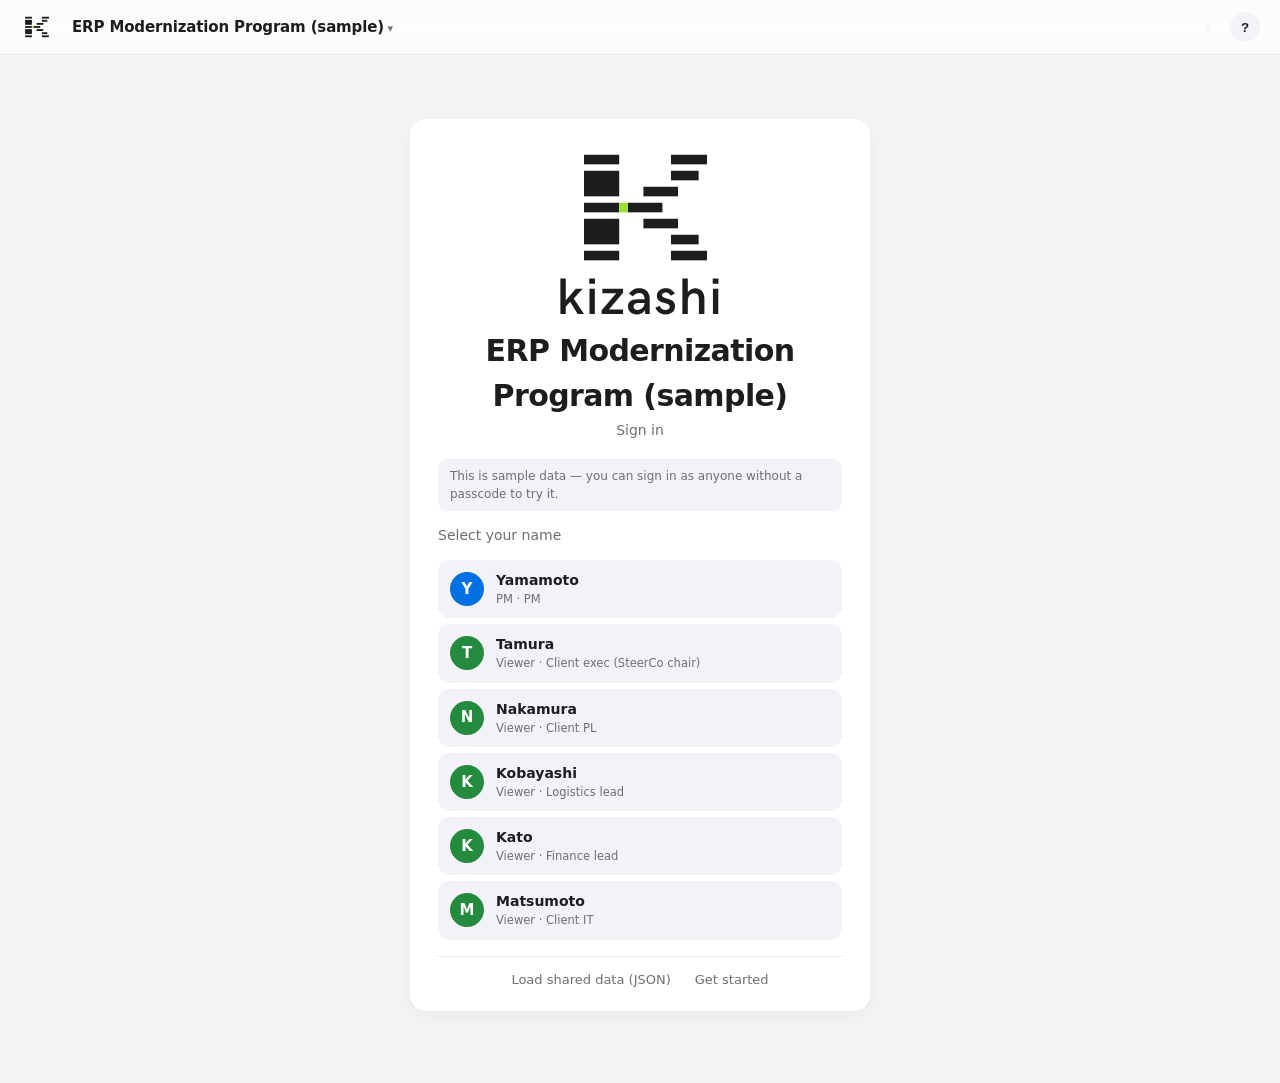
==== commit 83b6e152: "Fix login screen layout when the menu was collapsed - Hide the menu toggle on the login screen - Kee" ====
--- a/Kizashi.html
+++ b/Kizashi.html
@@ -272,6 +272,18 @@
 .toast{position:fixed;bottom:24px;left:50%;transform:translate(-50%,12px);background:var(--glass);-webkit-backdrop-filter:blur(20px);backdrop-filter:blur(20px);color:var(--text);
   box-shadow:var(--shadow-hi);padding:10px 18px;border-radius:999px;font-size:13px;font-weight:500;opacity:0;transition:opacity .25s,transform .35s var(--ease);pointer-events:none;z-index:50}
 .toast.on{opacity:1;transform:translate(-50%,0)}
+.toast.act{pointer-events:auto;display:flex;gap:14px;align-items:center}
+.toast.act button{font:inherit;font-weight:600;border:0;background:none;color:var(--accent);cursor:pointer;padding:2px 4px}
+/* 承認（まとめて承認） */
+.ap-bar{position:sticky;top:57px;z-index:3;background:var(--panel);padding:6px 0;flex-wrap:wrap}
+.ap-table td:first-child,.ap-table th:first-child{width:28px}
+.ap-table input[type=checkbox]{width:18px;height:18px;cursor:pointer}
+.ap-table tr[data-aprow]{cursor:pointer;transition:background .2s}
+.ap-table tr.ap-on{background:var(--accent-soft)}
+.ap-title{font-weight:500;white-space:normal}
+.tag.ap-raid{background:rgba(255,149,0,.14);color:#c25e00} .tag.ap-crs{background:rgba(175,82,222,.14);color:#8e44ad}
+.returned{font-size:12px;color:#c25e00;background:rgba(255,149,0,.1);border-radius:6px;padding:3px 8px;margin-top:4px;white-space:normal}
+.klane header .btn{margin-left:auto}
 .chk{display:inline-flex;gap:6px;align-items:center;font-size:13px}
 /* ロール・自分の仕事 */
 .me-sw select{font-weight:600}
@@ -466,6 +478,70 @@
 }
 .form-grid label.chk,.lbl-block label.chk{flex-direction:row;align-items:center;gap:8px;font-size:13px;color:var(--text);font-weight:400}
 table.tasks select{min-width:96px} table.tasks .st-sel{min-width:110px} table.tasks .disp-sel{min-width:96px}
+.ap-table .nowrap{white-space:nowrap}
+/* 課題：詳細画面・構造図・傾向・検索 */
+.link-btn{font:inherit;border:0;background:none;color:var(--accent);cursor:pointer;padding:0;font-weight:600;text-align:left}
+.link-btn:hover{text-decoration:underline}
+.rd-sub{display:flex;flex-wrap:wrap;gap:8px;margin-top:2px}
+.dec-flag{display:inline-block;font-size:11px;font-weight:600;color:#fff;background:var(--violet);border-radius:6px;padding:1px 7px;white-space:nowrap}
+.cnt-inline{font-size:11px;background:var(--violet);color:#fff;border-radius:8px;padding:0 6px}
+.rd-head{margin-bottom:14px}
+.rd-chips{display:flex;flex-wrap:wrap;gap:8px;align-items:center;margin-bottom:8px}
+.rd-id{font-weight:700;font-size:15px;background:var(--soft);border-radius:8px;padding:2px 10px}
+textarea.rd-title{width:100%;font-size:20px;font-weight:600;border:1px solid transparent;background:transparent;resize:vertical;padding:4px 6px;border-radius:8px}
+textarea.rd-title:hover,textarea.rd-title:focus{border-color:var(--line);background:var(--panel)}
+.rd-alerts{display:flex;flex-direction:column;gap:4px;margin-top:6px;font-size:13px}
+.rd-grid{display:grid;grid-template-columns:minmax(0,1.6fr) minmax(280px,1fr);gap:14px}
+.rd-main,.rd-side{display:flex;flex-direction:column;gap:14px;min-width:0}
+@media (max-width:900px){.rd-grid{grid-template-columns:1fr}}
+.dec-card{border:1.5px solid var(--violet)}
+.rd-person{font-weight:600;padding:4px 0}
+.chips{display:flex;flex-wrap:wrap;gap:6px;align-items:center;margin:4px 0}
+.chip{display:inline-flex;align-items:center;gap:4px;font:inherit;font-size:12px;border:1px solid var(--line);background:var(--panel);border-radius:999px;padding:2px 9px;cursor:pointer}
+.chip.on{background:var(--accent-soft);border-color:transparent;color:var(--text);cursor:default}
+.chip button{border:0;background:none;cursor:pointer;color:var(--muted);padding:0 0 0 2px;font-size:11px}
+.mini-list{list-style:none;padding:0;margin:6px 0;display:flex;flex-direction:column;gap:6px;font-size:13px}
+.rd-comment{display:flex;gap:8px;align-items:flex-end;margin-bottom:12px} .rd-comment textarea{flex:1}
+.timeline{list-style:none;padding:0 0 0 14px;margin:0;border-left:2px solid var(--line);display:flex;flex-direction:column;gap:10px}
+.timeline li{position:relative} .timeline li::before{content:'';position:absolute;left:-20px;top:6px;width:10px;height:10px;border-radius:50%;background:var(--line)}
+.timeline li.cm::before{background:var(--accent)}
+.tl-meta{font-size:11px;color:var(--muted)} .tl-text{font-size:13px}
+.cm-bubble{position:relative;background:var(--soft);border-radius:12px;padding:8px 34px 8px 12px;font-size:13px;margin-top:2px;white-space:normal}
+.cm-bubble .btn{position:absolute;top:4px;right:4px}
+.iss-card{fill:var(--panel);stroke:var(--line);stroke-width:1}
+.dg-node:hover .iss-card,.dg-node.on .iss-card{stroke:var(--accent);stroke-width:2}
+.iss-node.sev-H .iss-card{stroke:var(--red);stroke-width:2} .iss-node.st-closed{opacity:.55}
+.iss-bar{fill:var(--muted)} .iss-bar.imp-H{fill:var(--red)} .iss-bar.imp-M{fill:var(--amber)} .iss-bar.imp-L{fill:var(--green)}
+.iss-fo{padding:8px 10px 8px 14px;font-size:12px;line-height:1.4;color:var(--text);height:100%;box-sizing:border-box;display:flex;flex-direction:column;gap:4px}
+.iss-top{display:flex;gap:6px;align-items:center} .iss-top .iss-st{margin-left:auto;color:var(--muted);font-size:11px}
+.iss-title{font-weight:600;font-size:12.5px;word-break:break-word}
+.iss-meta{color:var(--muted);font-size:11px;margin-top:auto}
+.imp-dot{display:inline-block;width:10px;height:10px;border-radius:3px;background:var(--red)}
+table.heatmap td.heat{width:30%;height:74px;vertical-align:top;border-radius:8px;text-align:left}
+table.heatmap td.heat b{font-size:18px} table.heatmap td.heat div{display:flex;flex-wrap:wrap;gap:4px;margin-top:4px}
+.heat.h0,.heat.h1{background:rgba(52,199,89,.12)} .heat.h2{background:rgba(255,204,0,.18)} .heat.h3{background:rgba(255,149,0,.22)} .heat.h4{background:rgba(255,59,48,.24)}
+.trend-svg{width:100%;height:auto;max-width:560px}
+.tr-open{fill:none;stroke:var(--accent);stroke-width:2.2} .tr-dot{fill:var(--accent)} .tr-added{fill:var(--plan)}
+.tr-n{font-size:11px;font-weight:600;fill:var(--text)} .tr-x{font-size:10px;fill:var(--muted)}
+.cat-bar{display:grid;grid-template-columns:110px 1fr 28px;gap:8px;align-items:center;font-size:13px;margin:6px 0}
+.cat-bar div{background:var(--soft);border-radius:6px;height:10px;overflow:hidden} .cat-bar i{display:block;height:100%;background:var(--accent);border-radius:6px}
+.kc-issues{display:flex;flex-wrap:wrap;gap:4px;margin:4px 0}
+.iss-badge{font:inherit;font-size:11px;font-weight:600;border:0;border-radius:6px;padding:1px 7px;cursor:pointer;background:rgba(255,149,0,.15);color:#c25e00}
+.iss-badge.imp-H{background:rgba(255,59,48,.14);color:var(--red)}
+.gs-btn{display:inline-flex;align-items:center;gap:6px;font:inherit;font-size:12.5px;color:var(--muted);background:var(--soft);border:0;border-radius:9px;padding:5px 10px;cursor:pointer}
+.gs-btn svg{width:15px;height:15px;fill:none;stroke:currentColor;stroke-width:2;stroke-linecap:round}
+.gs-btn kbd{font:inherit;font-size:11px;border:1px solid var(--line);border-radius:5px;padding:0 5px}
+body.locked .gs-btn{display:none}
+/* ログイン画面ではメニューを使わない（開閉ボタンを出さず、閉じた状態の設定が残っていても1列のまま） */
+body.locked .nav-toggle{display:none} body.locked.nav-collapsed{grid-template-columns:1fr}
+.gs-pop{position:fixed;top:72px;left:50%;transform:translateX(-50%);width:min(640px,calc(100vw - 32px));max-height:70vh;display:flex;flex-direction:column;background:var(--panel);border-radius:16px;box-shadow:var(--shadow-hi);z-index:70;animation:pop .2s var(--ease);overflow:hidden}
+.gs-input{font:inherit;font-size:16px;border:0;border-bottom:1px solid var(--line);padding:14px 18px;background:transparent;color:var(--text);outline:none}
+.gs-list{overflow:auto;padding:6px}
+.gs-item{display:flex;gap:10px;align-items:flex-start;width:100%;text-align:left;font:inherit;border:0;background:none;border-radius:10px;padding:8px 10px;cursor:pointer;color:var(--text)}
+.gs-item.on,.gs-item:hover{background:var(--accent-soft)}
+.gs-main{display:flex;flex-direction:column;min-width:0} .gs-main small{color:var(--muted);font-size:12px;white-space:normal}
+.gs-foot{padding:8px 14px;border-top:1px solid var(--line)}
+.rd-side select,.rd-side label,.rd-main label{max-width:100%;min-width:0} .rd-side .card{min-width:0;overflow-wrap:anywhere}
 
 </style>
 </head>
@@ -478,6 +554,7 @@
     <div class="sub" id="pjSub"></div>
   </button>
   <div class="right">
+    <button class="gs-btn" id="gsBtn" title="Search (/)"><svg viewBox="0 0 24 24" aria-hidden="true"><path d="M10.5 4a6.5 6.5 0 1 0 0 13 6.5 6.5 0 0 0 0-13zM15.5 15.5L20 20"/></svg><span id="gsLbl"></span><kbd>/</kbd></button>
     <div id="meBox" class="me-box"></div>
     <label class="sub"><span id="scopeLbl"></span><select id="scopeSel"></select></label>
     <label class="sub"><span id="baseLbl"></span><input type="date" id="baseDate"></label>
@@ -502,6 +579,7 @@
 // {0} {1} … は引数で置換。キーが無い場合は日本語→キー名の順にフォールバック
 const I18N = { ja: {}, en: {} };
 const MISSING = new Set();
+const DUP_KEYS = new Set(); // 同じキーを2回定義すると後の方で上書きされてしまうため、機能チェックで見つける
 function tl(lang, k, ...a){
   let s = I18N[lang] && I18N[lang][k];
   if (s == null) { MISSING.add(`${lang}:${k}`); s = I18N.ja[k] ?? k; }
@@ -624,6 +702,72 @@
   ['role.assigned','{0}さんのロールを「{1}」にしました','{0} is now "{1}"'],
   ['perm.denied','このロールでは変更できません','Your role cannot change this'],
   ['perm.note','「{0}」として表示中です。編集できない項目は灰色で表示しています。','Viewing as "{0}". Items you cannot edit are greyed out.'],
+  ['common.yes','はい','Yes'], ['common.no','いいえ','No'],
+  ['rd.view.list','一覧','List'], ['rd.view.tree','構造図（親子）','Structure'], ['rd.view.trend','傾向','Trends'],
+  ['rd.openOnly','未解決だけ','Open only'], ['rd.decOnly','判断が必要なもの','Needs a decision'],
+  ['rd.listHint','IDか「開く」を押すと、課題ごとの詳細画面（課題カード・関係者・親子・コメント）が開きます。','Click an ID or "Open" for the full page: issue card, people, parent/child and comments.'],
+  ['rd.open','開く','Open'], ['rd.childOf','親：','Parent:'], ['rd.kidsN','子課題 {0}件','{0} child item(s)'], ['rd.personSuffix','人','more'],
+  ['rd.needDecision','判断が必要','Decision needed'], ['rd.back','課題の一覧へ戻る','Back to the list'],
+  ['rd.titlePh','何が問題か、ひとことで（例：テスト環境の調達が遅れている）','The problem in one line (e.g. test environment procurement is late)'],
+  ['rd.cardTitle','課題カード','Issue card'], ['rd.cardHint','この3つが書いてあれば、背景を知らない人にも伝わります','With these three, anyone can understand it'],
+  ['rd.detail','何が起きているか','What is happening'], ['rd.detailPh','事実を具体的に（いつから・どこで・何が）','Facts: since when, where, what'],
+  ['rd.impactText','影響（何が、いつ困るか）','Impact (what is affected, and when)'], ['rd.impactPh','例：3週間後の結合テストが始められない','e.g. system test in 3 weeks cannot start'],
+  ['rd.mitigationLbl','対応策・次の一手','Response / next step'], ['rd.mitigationPh','誰が・何を・いつまでに','Who does what by when'],
+  ['rd.decisionTitle','判断の依頼','Decision request'], ['rd.decisionHint','決めてもらう必要があるときは、ダッシュボードと週次レポートに「今決めること」として出ます','Shown as "Decisions needed" on the dashboard and in the weekly report'],
+  ['rd.needDecisionQ','判断が必要（誰かに決めてもらう）','Needs a decision from someone'], ['rd.decider','決める人','Decision maker'], ['rd.decideBy','決定期限','Decide by'],
+  ['rd.ask','決めてほしいこと','What needs to be decided'], ['rd.askPh','例：稟議を前倒しで承認するか、クラウドを暫定で使うか','e.g. approve the purchase early, or use cloud temporarily'],
+  ['rd.history','経緯とコメント','History and comments'], ['rd.historyHint','誰がいつ何を変えたかは自動で残ります','Changes are recorded automatically'],
+  ['rd.commentPh','コメントを書く（Ctrl+Enterで送信）','Write a comment (Ctrl+Enter to send)'], ['rd.send','送信','Send'], ['rd.commented','コメントを追加しました','Comment added'],
+  ['rd.delComment','このコメントを削除しますか？','Delete this comment?'], ['rd.noHistory','まだ経緯はありません','No history yet'],
+  ['rd.logCreate','{0}が起票','Raised by {0}'], ['rd.logApprove','{0}が承認してクローズ','Approved and closed by {0}'], ['rd.logReturn','{0}が差し戻し：{1}','Sent back by {0}: {1}'],
+  ['rd.logRequest','{0}が承認を依頼（確認待ち）','Approval requested by {0}'], ['rd.logEdit','{0}が「{1}」を更新','{0} updated "{1}"'], ['rd.logChange','{0}が{1}を「{2}」→「{3}」に変更','{0} changed {1}: "{2}" → "{3}"'],
+  ['rd.people','関係者','People'], ['rd.reporter','作成者','Reporter'], ['rd.approver','承認者','Approver'], ['rd.approverAny','（PM・PMO・担当リード）','(PM, PMO or phase lead)'],
+  ['rd.owners','担当者（複数可）','Owners (one or more)'], ['rd.addOwner','担当者を追加','Add owner'], ['rd.ownersHint','★が主担当です。担当者全員の「自分の仕事」に出ます','★ is the main owner. Shown in every owner\'s My work'],
+  ['rd.ownersShort','担当','Owners'], ['rd.approverShort','承認','Approver'],
+  ['rd.attrs','分類と期限','Classification and dates'], ['rd.family','親子（課題のつながり）','Parent and children'], ['rd.parent','親の課題','Parent'], ['rd.noParent','（親なし）','(none)'],
+  ['rd.parentIs','親の課題：','Parent:'], ['rd.kids','子の課題','Children'], ['rd.kidsDone','子 {0}/{1} 完了','{0}/{1} children closed'], ['rd.noKids','子の課題はありません','No children'], ['rd.addKid','子課題を追加','Add child'],
+  ['rd.tasks','影響するタスク','Affected tasks'], ['rd.tasksHint','ここに入れたタスクのカードに⚑印が付きます','Their cards get a ⚑ mark'], ['rd.addTask','タスクを追加','Add task'], ['rd.noTasks','まだありません','None yet'], ['rd.taskLate','期限超過','Overdue'],
+  ['rd.linkedIssues','関係する課題','Related issues'],
+  ['rd.request','確認待ちにする（承認を依頼）','Request sign-off'], ['rd.requested','承認を依頼しました（承認者：{0}）','Sign-off requested (approver: {0})'],
+  ['rd.waiting','承認待ち：{0}','Awaiting sign-off: {0}'], ['rd.approveClose','承認してクローズ','Approve and close'],
+  ['rd.lgParent','親 → 子','Parent → child'], ['rd.lgImpact','左端の色＝影響度','Left edge = impact'], ['rd.lgAlert','警戒あり','Has alerts'],
+  ['rd.treeHint','カードを押すと詳細が開きます。カーソルを合わせると、つながっている親・子が強調されます','Click a card for details. Hover to highlight its parents and children'],
+  ['rd.treeEditHint','カード下の点から別のカードへ線を引くと「親 → 子」になります。線を押すと外せます。ドラッグで位置を動かせます','Drag from a card\'s bottom dot to another card to make it a child. Click a line to remove it. Drag cards to move them'],
+  ['rd.handle','ここから子の課題へ線を引く','Drag to a child issue'], ['rd.unlink','親子のつながりを外す','Remove parent link'], ['rd.loose','親子のない課題','Items without parent or children'],
+  ['rd.cycle','循環してしまうため、その親子にはできません','That would create a loop'], ['rd.parentSet','{0} を {1} の子にしました','{0} is now a child of {1}'], ['rd.parentCleared','{0} の親を外しました','Removed the parent of {0}'],
+  ['rd.heatTitle','リスクの影響×発生確率','Risk heat map'], ['rd.heatHint','右上ほど危険。IDを押すと開きます','Top-right is most severe. Click an ID to open it'],
+  ['rd.trendTitle','未解決の件数の推移','Open items over time'], ['rd.trendHint','直近8週（課題・リスク）','Last 8 weeks (issues and risks)'], ['rd.openN','未解決','Open'], ['rd.added','新規','New'],
+  ['rd.byOwner','担当者ごとの未解決','Open items by owner'], ['rd.highN','影響度：高','High impact'], ['rd.lateN','期限超過','Overdue'], ['rd.byCat','カテゴリごとの未解決','Open items by category'],
+  ['dash.decisions','今決めること','Decisions needed'], ['dash.decisionsHint','判断が必要な課題（決定期限の近い順）','Issues waiting for a decision, soonest first'],
+  ['rp.decisionReq','{0}様：{1}（{2}、{3}まで）','{0}: {1} ({2}, by {3})'],
+  ['mine.todo.raidApprove','承認を依頼されています：{0} {1}','Sign-off requested: {0} {1}'], ['mine.todo.decide','判断を依頼されています：{0}（{1}まで）','Decision requested: {0} (by {1})'],
+  ['at.raidNoOwner','担当者なし','No owner'], ['at.raidNoDue','期限なし','No due date'], ['at.raidStale','課題の更新停滞','Issue not updated'], ['at.decisionOverdue','判断の期限超過','Decision overdue'], ['at.childOpen','子課題が未完了','Open children'],
+  ['ad.raidNoOwner','担当者が決まっていない','Nobody owns it'], ['ad.raidNoDue','対応期限が決まっていない','No due date set'], ['ad.raidStale','{0}日間 更新がない','Not updated for {0} days'],
+  ['ad.decisionOverdue','{0} の判断が {1} から {2}日 遅れている','Decision by {0} overdue since {1} ({2} days)'], ['ad.childOpen','親はクローズ済みだが、子課題 {0}件（{1}）が未完了','Parent closed but {0} child item(s) still open ({1})'],
+  ['rule.raidNoOwner','課題・リスクに担当者がいない','Issue or risk without an owner'], ['rule.raidNoDue','課題に対応期限がない','Issue without a due date'], ['rule.raidStale','課題・リスクが {3}日の2倍以上 更新されていない','Issue or risk not updated for 2× {3} days'],
+  ['rule.decisionOverdue','「判断が必要」の課題が決定期限を過ぎている','A decision request is past its deadline'], ['rule.childOpen','クローズした親課題の下に、未完了の子課題がある','A closed parent still has open children'],
+  ['srch.btn','検索','Search'], ['srch.title','全体検索','Search everything'], ['srch.ph','タスク・課題・会議・CR・ルールを検索','Search tasks, issues, meetings, CRs, rules'],
+  ['srch.hint','↑↓で選ぶ・Enterで開く・Escで閉じる。どの画面でも「/」かCtrl+Kで開けます','↑↓ to choose, Enter to open, Esc to close. Press / or Ctrl+K anywhere'],
+  ['srch.start','言葉を入力すると、すべての画面からまとめて探します','Type to search across every screen'], ['srch.none','見つかりませんでした','No matches'],
+  ['srch.kind.tasks','タスク','Task'], ['srch.kind.raid','課題・リスク','Issue / risk'], ['srch.kind.meetings','会議','Meeting'], ['srch.kind.crs','CR','CR'], ['srch.kind.governance','ルール','Rule'],
+  ['tk.approver','承認者','Approver'], ['tk.unassigned','未割り当て','Unassigned'], ['tk.approverAny','（PM・PMO・担当リード）','(PM, PMO or phase lead)'],
+  ['tk.noApprovalStep','承認の段階なし','No approval step'], ['tk.waitApprover','承認待ち：{0}','Awaiting approval: {0}'],
+  ['tk.ownerHint','担当者の「自分の仕事」に入り、進捗はその人が更新します','Goes to the owner\'s My work; the owner updates progress'],
+  ['tk.approverHint','承認待ちになると、この人の承認の一覧に出ます','When it reaches approval, it appears in this person\'s approvals'],
+  ['tk.assignedTo','{0}さんに割り当てました','Assigned to {0}'], ['tk.approverSelf','担当者本人は承認者にできません','The owner cannot be the approver'],
+  ['tk.approverReset','{0}さんが担当者になったため、承認者を初期値に戻しました','{0} is now the owner, so the approver was reset'],
+  ['ap.named','承認者：{0}','Approver: {0}'], ['mine.todo.assigned','新しく割り当てられました：{0}（{1}さんから、期限 {2}）','Newly assigned: {0} (from {1}, due {2})'],
+  ['at.taskNoOwner','担当者なし','No owner'], ['ad.taskNoOwner','タスクに担当者が決まっていない','Nobody owns this task'], ['rule.taskNoOwner','未完了のタスクに担当者がいない','Open task without an owner'],
+  ['tab.approvals','承認','Approvals'], ['tabd.approvals','あなたが承認できるものを集めています。チェックしてまとめて承認・差し戻しできます','Everything you can approve. Tick items to approve or send back in one go'],
+  ['ap.kind.all','すべて','All'], ['ap.kind.tasks','タスク','Tasks'], ['ap.kind.raid','課題・リスク','Issues / risks'], ['ap.kind.crs','変更要求（CR）','Change requests'],
+  ['ap.selected','{0}件を選択中','{0} selected'], ['ap.selectAll','表示中をすべて選択','Select all shown'], ['ap.approveSel','選択を承認（{0}件）','Approve selected ({0})'],
+  ['ap.return','選択を差し戻し','Send back selected'], ['ap.returnOne','差し戻し','Send back'], ['ap.what','種類','Type'], ['ap.wait','待ち日数','Waiting'], ['ap.days','{0}日','{0} d'],
+  ['ap.crDays','日程 +{0}日','schedule +{0} d'], ['ap.empty','承認待ちはありません。すべて処理済みです','Nothing awaiting your approval'],
+  ['ap.hint','待ち日数が長い順に並んでいます（{0}日以上は赤）。行を押しても選択できます。承認・差し戻しの直後は、画面下の「元に戻す」で取り消せます','Longest-waiting first (red at {0}+ days). Click a row to select it. Right after approving or sending back, use "Undo" at the bottom'],
+  ['ap.returnWhy','差し戻しの理由（担当者の画面に表示されます）','Reason for sending back (shown to the owner)'],
+  ['ap.doneApprove','{0}件を承認しました','Approved {0} item(s)'], ['ap.doneReturn','{0}件を差し戻しました','Sent back {0} item(s)'], ['ap.undo','元に戻す','Undo'], ['ap.undone','元に戻しました','Reverted'],
+  ['ap.returnedBy','{0}が差し戻し（{1}）','Sent back by {0} ({1})'], ['ap.bulk','まとめて承認（{0}件）','Bulk approve ({0})'], ['ap.approvedBy','{0}が承認（{1}）','Approved by {0} ({1})'],
+  ['mine.todo.returned','差し戻されました：{0}（{1}）','Sent back: {0} ({1})'], ['mine.todo.approveN','承認待ちが{0}件あります（まとめて承認できます）','{0} item(s) awaiting your approval (approve in bulk)'],
   ['tab.mine','自分の仕事','My work'], ['tabd.mine','あなたが今やることを自動でまとめています','What you need to do now, gathered automatically'],
   ['mine.hello','{0}さん、こんにちは','Hello, {0}'], ['mine.roleCan','できること：','You can:'], ['mine.todoCount','件のやること','to-dos'],
   ['mine.todo','今やること','To do now'], ['mine.todoHint','期限・更新・会議の準備から自動で抽出','Auto-picked from due dates, updates and meetings'], ['mine.allClear','今やることはありません','Nothing to do right now'],
@@ -700,7 +844,7 @@
   // 列挙値
   ['taskStatus.todo','未着手','Not started'], ['taskStatus.doing','進行中','In progress'], ['taskStatus.done','クローズ','Closed'], ['taskStatus.hold','保留','On hold'],
   ['raidType.risk','リスク','Risk'], ['raidType.issue','課題','Issue'], ['raidType.assumption','前提','Assumption'], ['raidType.decision','決定事項','Decision'],
-  ['raidStatus.open','オープン','Open'], ['raidStatus.wip','対応中','In progress'], ['raidStatus.closed','クローズ','Closed'],
+  ['raidStatus.open','オープン','Open'], ['raidStatus.wip','対応中','In progress'], ['raidStatus.review','確認待ち（承認へ）','Awaiting sign-off'], ['raidStatus.closed','クローズ','Closed'],
   ['level.H','高','High'], ['level.M','中','Med'], ['level.L','低','Low'],
   ['raidCat.contract','契約','Contract'], ['raidCat.scope','スコープ・仕様','Scope'], ['raidCat.schedule','スケジュール','Schedule'], ['raidCat.resource','体制・リソース','Resource'],
   ['raidCat.technical','技術','Technical'], ['raidCat.vendor','ベンダー・外部','Vendor / 3rd party'], ['raidCat.other','その他','Other'],
@@ -886,7 +1030,7 @@
   ['set.sampleConfirm','現在のデータを破棄してサンプルデータに戻します（表示中の言語で作成）。よろしいですか？','Discard current data and load sample data (in the current language)?'],
   ['set.blankConfirm','現在のデータをすべて消去して、空のプロジェクトを作ります（ガバナンスのテンプレートは入ります）。必要なら先にJSONでバックアップしてください。続けますか？','Erase all data and start a blank project (governance templates included)? Back up first if needed.'],
   ['set.blankDone','空のプロジェクトを作成しました。まずフェーズを登録してください','Blank project created. Start by adding phases'], ['set.newPj','新規プロジェクト','New project'],
-].forEach(([k, ja, en]) => { I18N.ja[k] = ja; I18N.en[k] = en; });
+].forEach(([k, ja, en]) => { if (k in I18N.ja) DUP_KEYS.add(k); I18N.ja[k] = ja; I18N.en[k] = en; });
 
 </script>
 <script>
@@ -911,7 +1055,7 @@
 const ENUM = {
   taskStatus: ['todo','doing','discuss','decided','impl','test','draft','review','approval','closed'],
   raidType:   ['risk','issue','assumption','decision'],
-  raidStatus: ['open','wip','closed'],
+  raidStatus: ['open','wip','review','closed'],
   level:      ['H','M','L'],
   raidCat:    ['contract','scope','schedule','resource','technical','vendor','other'],
   crStatus:   ['draft','analysis','pending','approved','rejected','done'],
@@ -954,9 +1098,19 @@
     if (!TASK_KINDS.includes(t.kind)) t.kind = 'general';
     if (!t.priority) t.priority = 'M';
     if (t.disp === undefined) t.disp = '';
+    if (t.approver == null) t.approver = '';
     if (t.status === 'done') t.status = 'closed';
     if (t.status === 'hold') { t.status = +t.progress > 0 ? 'doing' : 'todo'; t.disp = 'hold'; }
     if (!flowOf(t).includes(t.status)) { const lane = LANE_OF[t.status] || 'todo'; t.status = flowOf(t).find(s => LANE_OF[s] === lane) || (lane === 'todo' ? 'todo' : flowOf(t)[1]); }
+  });
+  // 課題の関係者（作成者・承認者・担当者は複数）、親子、課題カード、判断の依頼、関連タスク、経緯
+  state.raid.forEach(r => {
+    if (!Array.isArray(r.owners)) r.owners = r.owner ? [r.owner] : [];
+    r.owner = r.owners[0] || '';
+    ['reporter','approver','parentId','detail','impactText','ask','decider','decideBy'].forEach(k => { if (r[k] == null) r[k] = ''; });
+    if (!Array.isArray(r.taskIds)) r.taskIds = [];
+    if (!Array.isArray(r.log)) r.log = [];
+    r.needDecision = !!r.needDecision;
   });
   state.meetings.forEach(m => { m.agenda = m.agenda || []; m.decisions = m.decisions || []; m.actions = m.actions || []; });
   if (ui.scope && !state.phases.some(p => p.id === ui.scope)) ui.scope = '';
@@ -1011,6 +1165,10 @@
   return {s, e};
 }
 // フェーズスコープ：選択フェーズ＋フェーズ共通（phaseId なし）
+const raidOwners = r => r && Array.isArray(r.owners) && r.owners.length ? r.owners : (r && r.owner ? [r.owner] : []);
+const nowStamp = () => { const d = new Date(); return `${todayStr()} ${pad(d.getHours())}:${pad(d.getMinutes())}`; };
+// 課題の経緯（変更・コメント・承認）を残す
+function raidLog(r, e){ (r.log = r.log || []).push({at: nowStamp(), by: myName(), ...e}); r.updated = todayStr(); }
 const inScope = x => !ui.scope || !x.phaseId || x.phaseId === ui.scope;
 const orderedTasks = list => list.map((t, i) => ({t, i})).sort((a, b) => phaseIdx(a.t.phaseId) - phaseIdx(b.t.phaseId) || a.i - b.i).map(x => x.t);
 const scopedTasks = () => orderedTasks(ui.scope ? state.tasks.filter(t => t.phaseId === ui.scope) : state.tasks);
@@ -1077,7 +1235,8 @@
     if (isDone(t) || !activeTask(t)) return;
     if (t.carryCount >= 2) add('M','carriedRepeat',t.name,t.owner,L('ad.carriedRepeat', t.carryCount),t.id,t.phaseId);
     if (t.disp === 'hold') { if (t.holdUntil && d2n(t.holdUntil) < b) add('M','holdOverdue',t.name,t.owner,L('ad.holdOverdue', md(t.holdUntil), b - d2n(t.holdUntil), t.dispNote || '—'),t.id,t.phaseId); return; }
-    if (t.status === 'approval' && t.updated && b - d2n(t.updated) >= S.staleDays) add('M','approvalStalled',t.name,t.owner,L('ad.approvalStalled', b - d2n(t.updated)),t.id,t.phaseId);
+    if (t.status === 'approval' && t.updated && b - d2n(t.updated) >= S.staleDays) add('M','approvalStalled',t.name,t.approver || t.owner,L('ad.approvalStalled', b - d2n(t.updated)),t.id,t.phaseId);
+    if (!t.owner && !t.milestone) add('M','taskNoOwner',t.name,'',L('ad.taskNoOwner'),t.id,t.phaseId);
     const s = d2n(t.start), e = d2n(t.end), be = d2n(t.baselineEnd), p = +t.progress || 0;
     if (isNaN(s) || isNaN(e)) return;
     if (e < b) add('H','overdue',t.name,t.owner,L('ad.overdue', md(t.end), b-e, p),t.id,t.phaseId);
@@ -1120,6 +1279,17 @@
     if (r.type === 'risk' && r.impact === 'H' && !String(r.mitigation || '').trim()) add('H','noMitigation',r.title,r.owner,L('ad.noMitigation'),r.id,r.phaseId);
     if (r.due && d2n(r.due) < b) add(r.impact === 'H' ? 'H' : 'M','raidOverdue',r.title,r.owner,L('ad.raidOverdue', lbl('raidType', r.type, lang), md(r.due), b - d2n(r.due)),r.id,r.phaseId);
     if (r.type === 'issue' && r.raised && b - d2n(r.raised) >= S.issueAgeDays) add('M','issueAged',r.title,r.owner,L('ad.issueAged', b - d2n(r.raised)),r.id,r.phaseId);
+    if (r.type !== 'issue' && r.type !== 'risk') return;
+    if (!raidOwners(r).length) add('M','raidNoOwner',r.title || r.id,'',L('ad.raidNoOwner'),r.id,r.phaseId);
+    if (r.type === 'issue' && !r.due) add('L','raidNoDue',r.title || r.id,r.owner,L('ad.raidNoDue'),r.id,r.phaseId);
+    if (r.updated && b - d2n(r.updated) >= S.staleDays * 2) add('L','raidStale',r.title || r.id,r.owner,L('ad.raidStale', b - d2n(r.updated)),r.id,r.phaseId);
+    if (r.needDecision && r.decideBy && d2n(r.decideBy) < b) add('H','decisionOverdue',r.title || r.id,r.decider || r.owner,L('ad.decisionOverdue', r.decider || '—', md(r.decideBy), b - d2n(r.decideBy)),r.id,r.phaseId);
+  });
+  // 親課題がクローズなのに、子課題が残っている
+  state.raid.forEach(r => {
+    if (r.status !== 'closed') return;
+    const open = state.raid.filter(c => c.parentId === r.id && c.status !== 'closed');
+    if (open.length) add('M','childOpen',r.title || r.id,r.owner,L('ad.childOpen', open.length, open.map(c => c.id).join(', ')),r.id,r.phaseId);
   });
   // 会議
   state.meetings.forEach(m => {
@@ -1189,11 +1359,11 @@
 // ロールを選ぶだけで「見える画面」「できること」「最初の画面」が決まる（個別設定は不要）
 const ROLES = ['pm','pmo','lead','member','viewer'];
 const ROLE_TABS = {
-  pm:     ['mine','dash','alerts','phases','tasks','raid','meetings','org','governance','report','settings'],
-  pmo:    ['mine','dash','alerts','phases','tasks','raid','meetings','org','governance','report','settings'],
-  lead:   ['mine','dash','alerts','phases','tasks','raid','meetings','org','governance','report','settings'],
+  pm:     ['mine','dash','alerts','approvals','phases','tasks','raid','meetings','org','governance','report','settings'],
+  pmo:    ['mine','dash','alerts','approvals','phases','tasks','raid','meetings','org','governance','report','settings'],
+  lead:   ['mine','dash','alerts','approvals','phases','tasks','raid','meetings','org','governance','report','settings'],
   member: ['mine','dash','tasks','raid','meetings','org','governance','settings'],
-  viewer: ['dash','phases','org','report','settings'],
+  viewer: ['dash','phases','raid','org','report','settings'], // 課題は見るだけ（入力欄は自動で読み取り専用）
 };
 const ROLE_HOME = {pm: 'dash', pmo: 'dash', lead: 'mine', member: 'mine', viewer: 'dash'};
 // 権限の一覧表（y=できる / p=一部 / n=できない）。体制図の「ロールとできること」と案内文に使う
@@ -1231,7 +1401,14 @@
   const mtg = ['agenda','decisions','actions'].includes(col) ? state.meetings.find(m => m.id === String(key).split(':')[0]) : null;
   switch (col) {
     case 'tasks': return lead ? mine(obj) || inMyPhase(obj) : mine(obj) && ['progress','status','name','kind','priority'].includes(f);
-    case 'raid': return lead ? mine(obj) || inMyPhase(obj) : mine(obj) && ['status','mitigation'].includes(f);
+    case 'raid': {
+      // 担当者（複数）・作成者・承認者。コメントはメンバー以上なら誰でも書ける
+      const mineR = !!obj && (raidOwners(obj).includes(nm) || obj.reporter === nm);
+      if (f === 'comment') return true;
+      if (lead) return mineR || inMyPhase(obj) || (!!obj && obj.approver === nm);
+      if (!!obj && obj.approver === nm && f === 'status') return true;
+      return (!!obj && raidOwners(obj).includes(nm) && ['status','mitigation','detail','impactText','ask','taskIds'].includes(f)) || (!!obj && obj.reporter === nm && ['title','detail','impactText','ask'].includes(f));
+    }
     case 'meetings': return lead && (mine(obj) || inMyPhase(obj));
     case 'agenda': return lead && (mine(mtg) || inMyPhase(mtg)) || (!!obj && obj.owner === nm && f === 'outcome');
     case 'decisions': return lead && (mine(mtg) || inMyPhase(mtg));
@@ -1277,8 +1454,26 @@
   const r = myRole(), nm = myName();
   // 自分のタスク：ほかに承認できる人がいない（PM が 1 人で回している）ときだけ PM 本人が承認できる
   if (!t || t.owner === nm) return r === 'pm' && !state.org.some(p => ['pm','pmo','lead'].includes(p.access) && p.name !== nm);
+  // 承認者が指名されていれば、その人（ロールを問わない：顧客の承認など）と PM・PMO
+  if (t.approver) return r !== 'none' && (t.approver === nm || r === 'pm' || r === 'pmo');
   if (r === 'pm' || r === 'pmo') return true;
   return r === 'lead' && !!t.phaseId && leadPhases().includes(t.phaseId);
+}
+// 課題・リスクの承認：承認者が決まっていればその人（と PM・PMO）、決まっていなければタスクと同じ
+function canApproveRaid(r){
+  const role = myRole(); if (!r || role === 'none') return false;
+  if (r.approver) return r.approver === myName() || role === 'pm' || role === 'pmo';
+  if (role === 'viewer') return false;
+  return canApprove(r);
+}
+// 承認画面を出すか：PM・PMO・リードは常に。メンバー・閲覧者は承認者に指名されたものがあるときだけ
+const hasApprovals = () => (ROLE_TABS[myRole()] || []).includes('approvals') || (myRole() !== 'none' && typeof approvalQueue === 'function' && approvalQueue().length > 0);
+const tabsFor = () => { const tabs = ROLE_TABS[myRole()] || []; return !tabs.includes('approvals') && hasApprovals() ? [...tabs, 'approvals'] : tabs; };
+// 新しいタスクの承認者の初期値：承認の段階がある種類なら、フェーズのリード（いなければ PM）。担当者本人は除く
+function defaultApprover(tk){
+  if (!needsApproval(tk)) return '';
+  const ph = phaseOf(tk.phaseId), lead = ph && ph.owner, pm = state.project.pm;
+  return [lead, pm].find(n => n && n !== tk.owner && state.org.some(p => p.name === n)) || '';
 }
 // 「次のフェーズへ」「Backlog」などの扱いを決められるのは PM・PMO・担当フェーズのリード（スコープの判断になるため）
 function canDispose(t){
@@ -1615,6 +1810,27 @@
     mtg('M05','MT03','P3',4,'13:00','planned',s.meetingTypes[2].purpose,[ag(T('CR01 在庫引当ロジック追加の判断','Decide CR01 inventory allocation rules'),suzuki,20,'CR01')]),
     mtg('M06','MT01','',8,'10:00','planned',s.meetingTypes[0].purpose, s.meetingTypes[0].agenda.split('\n').map(x => ag(x, yamamoto, 12))),
   ];
+  // 課題の関係者・親子・課題カード・判断の依頼・経緯（サンプル）
+  const rdx = id => s.raid.find(r => r.id === id), at = (k, hm) => `${o(k)} ${hm}`;
+  s.raid.forEach(r => { r.reporter = r.reporter || r.owner; r.owners = r.owner ? [r.owner] : []; r.log = [{at: at(d2n(r.raised) - b, '09:00'), by: r.owner, kind: 'create'}]; r.updated = r.raised; });
+  Object.assign(rdx('I01'), {reporter: ito, owners: [takahashi, matsumoto], approver: yamamoto, taskIds: ['T16','T18'], needDecision: true, decider: tamura, decideBy: o(4),
+    detail: T('結合テストで使うサーバー2台の発注が、顧客の社内稟議で止まっている。','Two servers for SIT are stuck in the client\'s internal purchase approval.'),
+    impactText: T('3週間後の単体テスト・結合テストの開始に間に合わない。遅れると開発完了マイルストーンが後ろにずれる。','Unit and system tests starting in 3 weeks cannot begin; the build-complete milestone would slip.'),
+    ask: T('稟議を前倒しで承認するか、クラウド環境を暫定で使うかを決めてください','Approve the purchase early, or allow a temporary cloud environment'),
+    mitigation: T('顧客情シスに調達状況を確認中。代替としてクラウド環境の見積もりを取得済み','Checking with client IT; cloud alternative already quoted')});
+  rdx('I01').log.push({at: at(-6, '15:20'), by: takahashi, kind: 'comment', text: T('情シスの松本さんに確認。稟議は部長承認待ちとのこと。','Confirmed with Matsumoto (client IT): waiting for the department head.')},
+    {at: at(-3, '10:05'), by: yamamoto, kind: 'change', f: 'due', from: o(-10), to: o(-3)}, {at: at(-2, '18:40'), by: matsumoto, kind: 'comment', text: T('今週のステコミで判断いただく方向で調整します。','We will ask for a decision at this week\'s steering committee.')});
+  Object.assign(rdx('I03'), {reporter: tanaka, owners: [yamamoto, tanaka], approver: yamamoto, taskIds: ['T11'], needDecision: true, decider: nakamura, decideBy: o(6),
+    detail: T('契約書の成果物一覧に「帳票設計書」がなく、詳細設計の完了条件と食い違っている。','The contract deliverable list lacks the report design document, so it conflicts with the design exit criteria.'),
+    impactText: T('このままでは詳細設計の検収ができず、第3期の請求が遅れる。','Detailed design cannot be accepted and the phase-3 invoice is delayed.'),
+    ask: T('成果物一覧を契約変更で直すか、覚書で補うかを決めてください','Decide whether to amend the contract or add a memorandum')});
+  rdx('I03').log.push({at: at(-3, '11:30'), by: tanaka, kind: 'comment', text: T('差分を洗い出す子課題を作りました（I04）。','Created a child issue to list the differences (I04).')});
+  s.raid.push(
+    {id:'I04',type:'issue',phaseId:'P3',category:'contract',title:T('成果物一覧と詳細設計書の差分を洗い出す','List the gaps between the deliverable list and the design docs'),owner:ito,owners:[ito],reporter:tanaka,approver:tanaka,parentId:'I03',impact:'M',prob:'',status:'wip',raised:o(-3),due:o(2),mitigation:'',detail:'',impactText:'',ask:'',taskIds:[],log:[{at:at(-3,'11:25'),by:tanaka,kind:'create'}],updated:o(-1)},
+    {id:'I05',type:'issue',phaseId:'P3',category:'contract',title:T('契約変更の要否を顧客調達部門と確認する','Confirm with client procurement whether an amendment is needed'),owner:yamamoto,owners:[yamamoto],reporter:tanaka,approver:'',parentId:'I03',impact:'H',prob:'',status:'open',raised:o(-3),due:o(5),mitigation:'',detail:'',impactText:'',ask:'',taskIds:[],log:[{at:at(-3,'11:28'),by:tanaka,kind:'create'}],updated:o(-3)},
+  );
+  Object.assign(rdx('R01'), {owners: [suzuki, kobayashi], taskIds: ['T07','T14']});
+  s.raid.forEach(r => { const last = r.log.map(e => e.at.slice(0, 10)).sort().pop(); if (last && last > r.updated) r.updated = last; });
   return s;
 }
 
@@ -1658,7 +1874,13 @@
 const delBtn = (col, key, name) => `<button class="btn ghost del" data-del="${col}" data-key="${esc(key)}" data-name="${esc(name || '')}" title="${t('btn.delete')}" aria-label="${t('btn.delete')}">${TRASH}</button>`;
 const phaseTag = id => id ? `<span class="tag">${esc((phaseOf(id) || {}).code || '')} ${esc(phaseName(id))}</span>` : `<span class="tag common">${t('common.common')}</span>`;
 
-function toast(msg){ const el = $('#toast'); el.textContent = msg; el.classList.add('on'); clearTimeout(el._h); el._h = setTimeout(() => el.classList.remove('on'), 1800); }
+function toast(msg){ const el = $('#toast'); el.textContent = msg; el.classList.remove('act'); el.classList.add('on'); clearTimeout(el._h); el._h = setTimeout(() => el.classList.remove('on'), 1800); }
+// 取り消しボタン付きの通知（まとめて処理した直後など）。少し長めに表示する
+function toastAction(msg, label, fn){
+  const el = $('#toast'); el.innerHTML = `<span>${esc(msg)}</span><button type="button">${esc(label)}</button>`; el.classList.add('on', 'act');
+  el.querySelector('button').onclick = () => { el.classList.remove('on', 'act'); clearTimeout(el._h); fn(); };
+  clearTimeout(el._h); el._h = setTimeout(() => el.classList.remove('on', 'act'), 7000);
+}
 function download(name, content, type){
   const a = document.createElement('a'); a.href = URL.createObjectURL(new Blob([content], {type})); a.download = name; document.body.appendChild(a); a.click(); a.remove(); setTimeout(() => URL.revokeObjectURL(a.href), 1000);
 }
@@ -1700,7 +1922,7 @@
 'use strict';
 // ============ ヘルプ（どの画面からでも「？」ですぐ開ける説明書） ============
 // 今いる画面の説明を最初に開く。内容は README と同じ考え方で、画面ごとに短くまとめる。
-const HELP_FOR_TAB = {mine: 'mine', dash: 'dash', alerts: 'alerts', phases: 'phases', tasks: 'tasks', raid: 'raid', meetings: 'meetings', org: 'org', governance: 'governance', report: 'report', settings: 'data'};
+const HELP_FOR_TAB = {mine: 'mine', dash: 'dash', alerts: 'alerts', phases: 'phases', tasks: 'tasks', approvals: 'approvals', raid: 'raid', meetings: 'meetings', org: 'org', governance: 'governance', report: 'report', settings: 'data'};
 const HELP = {
   ja: [
     ['intro', 'このツールでできること', `**Kizashi（兆し）** は、PMO（プロジェクト管理）の「見える化」「早期警戒」「報告の自動化」を、1つのファイルで行うツールです。遅れの「兆し」を先に見つけるのが名前の由来です。\n- インストール不要。Kizashi.html を開くだけで動きます\n- データはこのPCのブラウザの中だけに保存され、外部には送信されません\n- 日本語と英語を画面右上で切り替えられます（週次報告は画面とは別に言語を選べます）`],
@@ -1717,8 +1939,15 @@
 - Backlog と見送りのタスクは計算に入れません`],
     ['alerts', '早期警戒', `期限超過・進捗遅延・期限延長の常態化・更新停滞・負荷集中・契約期間の超過・会議の結果未記録など、遅れの兆候を自動で判定します。判定ルールと しきい値は同じ画面に表示され、「設定・データ」で変えられます。`],
     ['phases', 'フェーズ', `フェーズごとに契約形態（準委任／請負）、契約終了日、成果物、完了基準、フェーズゲートを管理します。契約終了日を超える計画は警戒します。`],
-    ['tasks', 'タスク（ステータス・カンバン・扱い）', `**種類**を選ぶとステータスの流れが決まります。\n- 一般：未着手 → 進行中 → クローズ\n- 検討：未着手 → 議論中 → 方針確定 → クローズ\n- 開発：未着手 → 実装中 → テスト中 → 承認待ち → クローズ\n- 成果物：未着手 → 作成中 → レビュー中 → 承認待ち → クローズ\n\n承認待ちは、PM・PMO・担当リードが「承認」すると自動でクローズします（自分のタスクは承認不可）。\n\n**扱い**：次のフェーズに回す／Backlog（時期未定）／保留／見送り。表示は「一覧」「カンバン」「Backlog」から選べます。`],
-    ['raid', 'リスク・課題（RAID）', `リスク・前提・課題・決定事項を、フェーズとカテゴリ（契約・スコープなど）ごとに管理します。影響度「高」のリスクに対策がないと警戒します。`],
+    ['tasks', 'タスク（ステータス・カンバン・扱い）', `**種類**を選ぶとステータスの流れが決まります。\n- 一般：未着手 → 進行中 → クローズ\n- 検討：未着手 → 議論中 → 方針確定 → クローズ\n- 開発：未着手 → 実装中 → テスト中 → 承認待ち → クローズ\n- 成果物：未着手 → 作成中 → レビュー中 → 承認待ち → クローズ\n\n承認待ちは、承認者が「承認」すると自動でクローズします（自分のタスクは承認不可）。\n\n**担当者・承認者**はプロジェクトのメンバー（体制図）から選びます。担当者になった人の「自分の仕事」に入り、進捗はその人が更新します。承認者に指名された人には、承認待ちになった時点で「承認」画面に表示されます（メンバーや顧客の閲覧者でも指名できます）。承認者を空にすると、PM・PMO・担当リードが承認します。\n\n**扱い**：次のフェーズに回す／Backlog（時期未定）／保留／見送り。表示は「一覧」「カンバン」「Backlog」から選べます。`],
+    ['search', '全体検索', `画面右上の「検索」、またはどの画面でも「/」かCtrl+Kで開きます。タスク・課題（コメントも含む）・会議（議題・決定・宿題）・変更要求・ガバナンスのルールをまとめて探し、押すとその場所を開きます。自分のロールで見られない画面のものは出ません。`],
+    ['approvals', '承認（まとめて承認）', `自分が承認できるものだけを1か所に集めた画面です（PM・PMO・リード）。
+- **タスク**：承認待ちのもの（自分のタスクは出ません）
+- **課題・リスク**：担当者が状態を「確認待ち」にしたもの
+- **変更要求（CR）**：承認待ちのもの（PM・PMO）
+
+チェックを付けて「選択を承認」を押すと、まとめてクローズ（CRは承認）します。見出しのチェックで全部を選べます。「差し戻し」は理由を1つ入力すると、1つ前の段階に戻り、担当者の画面に理由が表示されます。処理した直後は、画面下の「元に戻す」で取り消せます。待ち日数が長いものほど上に並びます。`],
+    ['raid', 'リスク・課題（RAID）', `リスク・前提・課題・決定事項を、フェーズとカテゴリ（契約・スコープなど）ごとに管理します。影響度「高」のリスクに対策がないと警戒します。\n- **一覧／構造図／傾向**：表で編集、親子の木で全体像、影響×発生確率・件数の推移で傾向を確認\n- **詳細画面**：IDを押すと開きます。「何が起きているか／影響／次の一手」の課題カード、関係者、判断の依頼、親子、影響するタスク、経緯とコメント\n- **関係者**：作成者（自動）・承認者・担当者（複数可。★が主担当）\n- **親子**：詳細画面の「親の課題」か、構造図の編集モードで線を引いて設定。子の完了数が親に表示されます\n- **承認**：担当者が「確認待ちにする」→ 承認者（未設定ならPM・PMO・担当リード）が承認すると、クローズします\n- **閲覧者**も見ることができます（編集はできません）`],
     ['meetings', '会議', `「計画 → 結果の記録 → アクション完了」で管理します。目的と担当付きの議題を設定し、会議後に結論・決定事項・アクションを記録します。招集案内と議事録はボタンでコピーできます。`],
     ['org', '体制図とフロー', `図の種類：全体／顧客／自社／ベンダー／CRフロー／承認フロー／エスカレーション／カスタム。\n- 配置は「木構造」と「所属の列」を切り替えられます\n- 人にカーソルを合わせると、上司・部下・連携相手だけが浮かび上がります\n- **編集モード**（PM・PMO）：ドラッグで移動、下の丸から人へドラッグで報告ライン、右の丸から連携線、線をクリックで外す、空き領域のダブルクリックで追加\n- フローは右の丸からドラッグで矢印をつなぎ、分岐（承認／却下）や差し戻しも描けます\n- メンバーの追加・編集は「メンバー一覧」でもできます`],
     ['governance', 'ガバナンス', `フォルダ構成・命名規則・承認ステップ・CRの起票基準・会議体・RACIなど、全フェーズ共通のルールを序盤に決めます。合意目標日を過ぎると警戒します。命名ルールツールで規則どおりのファイル名を作れます。`],
@@ -1741,8 +1970,17 @@
 - Backlog and dropped tasks are excluded`],
     ['alerts', 'Early warning', `Detects overdue and slipping tasks, habitual re-planning, stale updates, overload, contract overrun, unrecorded meetings and more. Rules and thresholds are shown on the screen and editable in Settings.`],
     ['phases', 'Phases', `Track contract type, contract end, deliverables, exit criteria and phase gate per phase. Plans beyond the contract end raise an alert.`],
-    ['tasks', 'Tasks (status, kanban, disposition)', `The **type** sets the status flow:\n- General: Not started → In progress → Closed\n- Decision: Not started → Discussing → Decided → Closed\n- Build: Not started → Building → Testing → Awaiting approval → Closed\n- Deliverable: Not started → Drafting → In review → Awaiting approval → Closed\n\nA PM, PMO or phase lead closes approval items with "Approve" (not your own).\n\n**Disposition**: move to next phase / backlog / on hold / drop. Views: List, Kanban, Backlog.`],
-    ['raid', 'RAID', `Risks, assumptions, issues and decisions by phase and category (contract, scope…). High-impact risks without a mitigation raise an alert.`],
+    ['tasks', 'Tasks (status, kanban, disposition)', `The **type** sets the status flow:\n- General: Not started → In progress → Closed\n- Decision: Not started → Discussing → Decided → Closed\n- Build: Not started → Building → Testing → Awaiting approval → Closed\n- Deliverable: Not started → Drafting → In review → Awaiting approval → Closed\n\nThe approver closes approval items with "Approve" (not your own).
+
+**Owner and approver** are picked from the project members (org chart). The owner gets the task in My work and updates its progress. The named approver sees it in Approvals once it reaches the approval step (members and client viewers can be named). Leave the approver empty and a PM, PMO or phase lead approves.\n\n**Disposition**: move to next phase / backlog / on hold / drop. Views: List, Kanban, Backlog.`],
+    ['search', 'Search', `Use "Search" at the top right, or press / or Ctrl+K anywhere. Finds tasks, issues (including comments), meetings (agenda, decisions, actions), change requests and governance rules, and opens the one you pick. Items on screens your role cannot see are not shown.`],
+    ['approvals', 'Approvals (bulk)', `Everything you can approve, in one place (PM, PMO, lead).
+- **Tasks** awaiting approval (never your own)
+- **Issues / risks** the owner set to "Awaiting sign-off"
+- **Change requests** pending approval (PM, PMO)
+
+Tick items and press "Approve selected" to close them all at once (CRs become Approved). The header checkbox selects everything. "Send back" asks for one reason, returns items to the previous step and shows the reason to the owner. Right after, "Undo" at the bottom reverts it. Longest-waiting items come first.`],
+    ['raid', 'RAID', `Risks, assumptions, issues and decisions by phase and category (contract, scope…). High-impact risks without a mitigation raise an alert.\n- **List / Structure / Trends**: edit in a table, see the parent–child tree, or check the heat map and open-item trend\n- **Detail page**: click an ID. Issue card (what is happening / impact / next step), people, decision request, parent and children, affected tasks, history and comments\n- **People**: reporter (automatic), approver, owners (one or more; ★ = main)\n- **Parent and children**: set "Parent" on the detail page, or draw a line in the structure chart's edit mode\n- **Sign-off**: an owner requests sign-off; the approver (or PM, PMO, phase lead) approves and it closes\n- **Viewers** can see it too (read-only)`],
     ['meetings', 'Meetings', `Plan → record outcomes → close actions. Set a purpose and agenda with owners; record outcomes, decisions and actions afterwards. Copy the invite and minutes with one click.`],
     ['org', 'Org chart and flows', `Charts: everyone / client / our team / vendor / CR flow / approval flow / escalation / custom.\n- Switch between Tree and By-organization layouts\n- Hover a person to highlight their manager, reports and counterparts\n- **Edit mode** (PM, PMO): drag to move; bottom dot → person = reporting line; right dot → counterpart; click a line to remove; double-click empty space to add\n- Flows: drag from the right dot to connect steps, including branches (approve / reject) and loops\n- Members can also be added and edited in the member list`],
     ['governance', 'Governance', `Agree project-wide rules early: folders, naming, approvals, CR criteria, meeting bodies, RACI. Rules past their target date raise an alert. The naming tool builds compliant file names.`],
@@ -1808,6 +2046,7 @@
     <div class="card"><h2>${t('dash.alerts')}<span class="hint">${t('dash.alertsHint')}</span></h2>${alertList(alerts.slice(0, 7))}
       ${alerts.length > 7 ? `<button class="btn ghost" data-tab="alerts">${t('dash.showAll', alerts.length)} →</button>` : ''}</div>
   </div>
+  ${decisionCard(b)}
   <div class="card" style="margin-top:14px"><h2>${t('dash.gantt')}<span class="hint">${t('dash.ganttHint')}</span></h2>${gantt(b, sev)}</div>
   <div class="grid two" style="margin-top:14px">
     <div class="card"><h2>${t('dash.upcomingMtg')}</h2>${upcomingMeetings(ms.upcoming.slice(0, 5), b, sev)}</div>
@@ -1817,6 +2056,14 @@
     <div class="card"><h2>${t('dash.trend')}<span class="hint">${t('dash.trendHint')}</span></h2>${trendChart(m)}</div>
     <div class="card"><h2>${t('dash.openActions')}</h2>${actionMini(ms.open, b)}</div>
   </div>`;
+}
+// 今決めること：判断が必要な課題を、決定期限の近い順に（誰に何を決めてもらうかを一目で）
+const decisionsNeeded = () => state.raid.filter(r => inScope(r) && r.needDecision && r.status !== 'closed').sort((x, y) => (x.decideBy || '9999') < (y.decideBy || '9999') ? -1 : 1);
+function decisionCard(b){
+  const ds = decisionsNeeded(); if (!ds.length) return '';
+  return `<div class="card dec-card" style="margin-top:14px"><h2>${t('dash.decisions')}<span class="hint">${t('dash.decisionsHint')}</span></h2>
+    <div class="scroll-x"><table><tr><th>ID</th><th>${t('rd.ask')}</th><th>${t('rd.decider')}</th><th>${t('rd.decideBy')}</th><th>${t('col.owner')}</th></tr>
+    ${ds.map(r => `<tr><td><button class="link-btn" data-open-raid="${esc(r.id)}">${esc(r.id)}</button></td><td><b>${esc(r.ask || r.title)}</b>${r.ask ? `<div class="muted small">${esc(r.title)}</div>` : ''}</td><td>${esc(r.decider || '—')}</td><td class="${r.decideBy && d2n(r.decideBy) < b ? 'red' : ''}">${r.decideBy ? md(r.decideBy) : '—'}</td><td>${esc(ownersText(r))}</td></tr>`).join('')}</table></div></div>`;
 }
 function phaseSummary(p, b, alerts){
   if (!p) return '';
@@ -1932,9 +2179,9 @@
 function renderAlerts(v, {alerts}){
   const S = state.settings;
   const groups = [
-    ['grp.schedule', ['overdue','lag','notStarted','extended','stale','msRisk','overload','approvalStalled','holdOverdue','carriedRepeat']],
+    ['grp.schedule', ['overdue','lag','notStarted','extended','stale','msRisk','overload','approvalStalled','holdOverdue','carriedRepeat','taskNoOwner']],
     ['grp.phase', ['gateOverdue','gateNotReady','contractOverrun']],
-    ['grp.raid', ['noMitigation','raidOverdue','issueAged','crStalled']],
+    ['grp.raid', ['noMitigation','raidOverdue','issueAged','raidNoOwner','raidNoDue','raidStale','decisionOverdue','childOpen','crStalled']],
     ['grp.meeting', ['noAgenda','noPurpose','noMinutes','actionOverdue','actionIncomplete']],
     ['grp.gov', ['govNotAgreed']],
   ];
@@ -2082,46 +2329,7 @@
 }
 
 // ============ RAID ============
-function renderRaid(v, {b}){
-  const rows = state.raid.map((r, i) => ({r, i})).filter(({r}) => inScope(r) && (!ui.raidType || r.type === ui.raidType) && (!ui.raidCat || r.category === ui.raidCat))
-    .sort((a, c) => phaseIdx(a.r.phaseId) - phaseIdx(c.r.phaseId) || a.i - c.i);
-  const f = (i, k, o) => fld('raid', i, k, state.raid[i][k], o);
-  v.innerHTML = `<div class="card">
-    <div class="bar">
-      <select id="fRaid"><option value="">${t('flt.allTypes')}</option>${enumOpts('raidType').map(([k, l]) => `<option value="${k}" ${k === ui.raidType ? 'selected' : ''}>${l}</option>`).join('')}</select>
-      <select id="fCat"><option value="">${t('flt.allCats')}</option>${enumOpts('raidCat').map(([k, l]) => `<option value="${k}" ${k === ui.raidCat ? 'selected' : ''}>${l}</option>`).join('')}</select>
-      <span class="muted" style="font-size:12px">${t('raid.hint')}</span>
-      <span class="sp"></span>
-      <button class="btn primary" id="addRaid">＋ ${t('btn.add')}</button>
-    </div>
-    <div class="scroll-x"><table>
-      <tr><th>ID</th><th>${t('col.type')}</th><th>${t('col.phase')}</th><th>${t('col.category')}</th><th>${t('col.title')}</th><th>${t('col.owner')}</th><th>${t('col.impact')}</th><th>${t('col.prob')}</th><th>${t('col.status')}</th><th>${t('col.raised')}</th><th>${t('col.due')}</th><th>${t('col.mitigation')}</th><th></th></tr>
-      ${rows.map(({r, i}) => { const late = r.status !== 'closed' && r.due && d2n(r.due) < b; return `<tr class="${r.category === 'contract' && r.status !== 'closed' ? 'row-contract' : ''}">
-        <td>${f(i, 'id', {cls:'w-s'})}</td>
-        <td>${f(i, 'type', {type:'select', opts: enumOpts('raidType')})}</td>
-        <td>${f(i, 'phaseId', {type:'select', opts: phaseOpts(), blank: t('common.common')})}</td>
-        <td>${f(i, 'category', {type:'select', opts: enumOpts('raidCat')})}</td>
-        <td>${f(i, 'title', {cls:'w-name'})}</td>
-        <td>${f(i, 'owner', {cls:'w-s'})}</td>
-        <td>${f(i, 'impact', {type:'select', opts: enumOpts('level'), blank: true})}</td>
-        <td>${r.type === 'risk' ? f(i, 'prob', {type:'select', opts: enumOpts('level'), blank: true}) : '<span class="muted">—</span>'}</td>
-        <td>${f(i, 'status', {type:'select', opts: enumOpts('raidStatus')})}</td>
-        <td>${f(i, 'raised', {type:'date'})}</td>
-        <td class="${late ? 'cell-late' : ''}">${f(i, 'due', {type:'date'})}</td>
-        <td>${f(i, 'mitigation', {cls:'w-name'})}</td>
-        <td>${delBtn('raid', i, r.title || r.id)}</td>
-      </tr>`; }).join('')}
-    </table></div>
-    ${rows.length ? '' : `<div class="empty">${t('empty.raidAll')}</div>`}
-  </div>`;
-  $('#fRaid').onchange = e => { ui.raidType = e.target.value; render(); };
-  $('#fCat').onchange = e => { ui.raidCat = e.target.value; render(); };
-  $('#addRaid').onclick = () => {
-    const type = ui.raidType || 'risk', pre = {risk:'R', issue:'I', assumption:'A', decision:'D'}[type];
-    state.raid.push({id: nextId(pre, state.raid.filter(r => r.type === type)), type, phaseId: ui.scope, category: ui.raidCat || 'other', title: '', owner: '', impact: 'M', prob: type === 'risk' ? 'M' : '', status: 'open', raised: todayStr(), due: '', mitigation: ''});
-    save(); render();
-  };
-}
+// リスク・課題（RAID）の画面は ui-raid.js（一覧・構造図・傾向・詳細）
 
 </script>
 <script>
@@ -2136,12 +2344,19 @@
 const prioOpts = () => ['H','M','L'].map(v => [v, lbl('level', v)]);
 const prioDot = p => `<span class="prio ${p || 'M'}" title="${t('tk.priority')}：${lbl('level', p || 'M')}"></span>`;
 const PRIO_ORDER = {H: 0, M: 1, L: 2};
+// 担当者・承認者はプロジェクトのメンバー（体制図）から選ぶ
+const memberOpts = cur => { const ns = state.org.map(p => p.name).filter(Boolean); if (cur && !ns.includes(cur)) ns.push(cur); return ns.map(n => [n, n]); };
+const ownerSel = (f, tk) => f('owner', {type: 'select', opts: memberOpts(tk.owner), blank: t('tk.unassigned')});
+const approverSel = (f, tk) => needsApproval(tk) ? f('approver', {type: 'select', opts: memberOpts(tk.approver).filter(([n]) => n !== tk.owner), blank: t('tk.approverAny')}) : `<span class="muted small">${t('tk.noApprovalStep')}</span>`;
+const waitText = tk => tk.approver ? t('tk.waitApprover', esc(tk.approver)) : t('tk.waitApprove');
 
 function newTask(extra){
   const bd = baseDate(), last = state.tasks.filter(x => x.phaseId).pop();
   const r = myRole(), ph = ui.scope || (r === 'lead' && leadPhases()[0]) || (last ? last.phaseId : (state.phases[0] || {}).id || '');
   const t0 = {id: nextId('T', state.tasks), phaseId: ph, name: t('tk.newName'), owner: r === 'member' ? myName() : (ui.owner || ''), start: bd, end: n2d(d2n(bd) + 6), baselineEnd: n2d(d2n(bd) + 6),
-    progress: 0, status: 'todo', kind: 'general', priority: 'M', disp: '', milestone: false, updated: todayStr(), ...extra};
+    progress: 0, status: 'todo', kind: 'general', priority: 'M', disp: '', milestone: false, updated: todayStr(), approver: '', ...extra};
+  if (!t0.approver) t0.approver = defaultApprover(t0);
+  if (t0.owner) { t0.assignedAt = todayStr(); t0.assignedBy = myName(); }
   state.tasks.push(t0); return t0;
 }
 function afterTaskChange(tk, f){
@@ -2149,6 +2364,7 @@
     const lane = LANE_OF[tk.status] || 'todo', fl = flowOf(tk);
     tk.status = fl.find(s => LANE_OF[s] === lane) || fl[Math.min(fl.length - 2, KANBAN_LANES.indexOf(lane))] || 'todo';
     tk.progress = TASK_PCT[tk.status];
+    if (!tk.approver) tk.approver = defaultApprover(tk);
   }
   if (f === 'status') tk.progress = TASK_PCT[tk.status] ?? tk.progress;
   if (f === 'progress') {
@@ -2206,6 +2422,9 @@
   return `${tk.disp ? `<span class="disp ${tk.disp}" title="${esc(tk.dispNote || '')}${tk.holdUntil ? ' ～' + md(tk.holdUntil) : ''}">${t('disp.' + tk.disp)}</span>` : ''}
     ${opts.length ? `<select class="disp-sel" data-disp="${i}"><option value="">${t('disp.menu')}</option>${opts.map(([v, l]) => `<option value="${v}">${l}</option>`).join('')}</select>` : ''}`;
 }
+// このタスクに関係する未解決の課題・リスク（課題の詳細で「影響するタスク」に入れたもの）
+const issuesOfTask = tk => state.raid.filter(r => (r.taskIds || []).includes(tk.id) && r.status !== 'closed');
+const issueBadges = tk => { const rs = issuesOfTask(tk); return rs.length ? `<div class="kc-issues">${rs.map(r => `<button class="iss-badge imp-${r.impact || 'M'}" data-open-raid="${esc(r.id)}" title="${esc(r.title)}">⚑ ${esc(r.id)}</button>`).join('')}</div>` : ''; };
 const carryBadge = tk => tk.carryCount ? `<span class="carry" title="${t('tk.carriedFrom', (tk.carriedFrom || []).map(id => phaseName(id)).join(' → '))}">↻${tk.carryCount}</span>` : '';
 
 function renderTasks(v, ctx){
@@ -2226,7 +2445,7 @@
   v.querySelectorAll('[data-tview]').forEach(el => el.onclick = () => { ui.taskView = el.dataset.tview; ui.taskSel = ''; render(true); });
   $('#fOwner').onchange = e => { ui.owner = e.target.value; render(); };
   const fa = $('#fAlert'); if (fa) fa.onchange = e => { ui.alertOnly = e.target.checked; render(); };
-  $('#addTask').onclick = () => { newTask(view === 'backlog' ? {disp: 'backlog', phaseId: ''} : {}); save(); render(); };
+  $('#addTask').onclick = () => { const tk = newTask(view === 'backlog' ? {disp: 'backlog', phaseId: ''} : {}); save(); if (view !== 'backlog') ui.taskSel = String(state.tasks.indexOf(tk)); render(); setTimeout(() => { const n = document.querySelector('#taskDrawer textarea[data-f="name"]'); if (n) { n.focus(); n.select(); } }); };
   if (view === 'list') {
     const head = () => TASK_COLS.map(([k]) => t('csv.' + k));
     $('#tplCsv').onclick = () => download(t('tk.templateFile'), '﻿' + toCsv([head(), ['T01', (state.phases[0] || {}).name || 'Phase', 'Task A', 'Owner', '2026/10/01', '2026/10/15', '2026/10/15', '50', lbl('taskStatus', 'doing'), '', '2026/10/10'], ['T02', (state.phases[0] || {}).name || 'Phase', 'Milestone', 'PM', '2026/10/31', '2026/10/31', '2026/10/31', '0', lbl('taskStatus', 'todo'), '○', '']]), 'text/csv');
@@ -2247,16 +2466,17 @@
   el.innerHTML = `<div class="card">
     <div class="muted small" style="margin-bottom:8px">${t('tk.hint2')}</div>
     <div class="scroll-x"><table class="tasks">
-      <tr><th>ID</th><th>${t('col.phase')}</th><th>${t('col.task')}</th><th>${t('tk.kind')}</th><th>${t('tk.priority')}</th><th>${t('col.owner')}</th><th>${t('col.start')}</th><th>${t('col.end')}</th><th>${t('col.baseline')}</th><th>${t('col.status')}</th><th class="num">${t('col.progress')}</th><th class="num">${t('col.planPct')}</th><th>${t('tk.disp')}</th><th>${t('col.alerts')}</th><th></th></tr>
+      <tr><th>ID</th><th>${t('col.phase')}</th><th>${t('col.task')}</th><th>${t('tk.kind')}</th><th>${t('tk.priority')}</th><th>${t('col.owner')}</th><th>${t('tk.approver')}</th><th>${t('col.start')}</th><th>${t('col.end')}</th><th>${t('col.baseline')}</th><th>${t('col.status')}</th><th class="num">${t('col.progress')}</th><th class="num">${t('col.planPct')}</th><th>${t('tk.disp')}</th><th>${t('col.alerts')}</th><th></th></tr>
       ${rows.map(({tk, i}) => `<tr class="${isDone(tk) ? 'closed' : ''} ${tk.disp === 'hold' ? 'held' : ''}">
         <td>${f(i, 'id', {cls: 'w-xs'})}</td>
         <td>${f(i, 'phaseId', {type: 'select', opts: phaseOpts(), blank: true})}</td>
         <td><div class="tname">${tk.milestone ? '<span class="ms">◆</span>' : ''}${f(i, 'name', {cls: 'w-name'})}${carryBadge(tk)}</div></td>
         <td>${tk.milestone ? '<span class="muted small">MS</span>' : f(i, 'kind', {type: 'select', opts: TASK_KINDS.map(k => [k, t('kind.' + k)])})}</td>
         <td><div class="tname">${prioDot(tk.priority)}${f(i, 'priority', {type: 'select', opts: prioOpts()})}</div></td>
-        <td>${f(i, 'owner', {cls: 'w-s'})}</td>
+        <td>${ownerSel((k, o) => f(i, k, o), tk)}</td>
+        <td>${tk.milestone ? '' : approverSel((k, o) => f(i, k, o), tk)}</td>
         <td>${f(i, 'start', {type: 'date'})}</td><td>${f(i, 'end', {type: 'date'})}</td><td>${f(i, 'baselineEnd', {type: 'date'})}</td>
-        <td><div class="tname">${f(i, 'status', {type: 'select', opts: flowOpts(tk), cls: 'st-sel st-' + LANE_OF[tk.status]})}${tk.status === 'approval' && canApprove(tk) ? `<button class="btn primary sm" data-approve="${i}">${t('tk.approve')}</button>` : ''}</div>${tk.approvedBy && tk.status === 'closed' ? `<div class="muted small">${t('tk.approvedBy', esc(tk.approvedBy), md(tk.approvedAt))}</div>` : ''}</td>
+        <td><div class="tname">${f(i, 'status', {type: 'select', opts: flowOpts(tk), cls: 'st-sel st-' + LANE_OF[tk.status]})}${tk.status === 'approval' && canApprove(tk) ? `<button class="btn primary sm" data-approve="${i}">${t('tk.approve')}</button>` : ''}</div>${tk.approvedBy && tk.status === 'closed' ? `<div class="muted small">${t('tk.approvedBy', esc(tk.approvedBy), md(tk.approvedAt))}</div>` : isDone(tk) ? '' : returnedNote(tk)}</td>
         <td>${f(i, 'progress', {type: 'number', cls: 'w-xs'})}</td>
         <td class="num muted">${plannedPct(tk, b)}</td>
         <td>${dispMenu(tk, i)}</td>
@@ -2278,20 +2498,23 @@
   const closed = byLane.closed.sort((x, y) => (y.tk.updated || '') < (x.tk.updated || '') ? -1 : 1);
   const shownClosed = closed.slice(0, 8);
   const person = name => state.org.find(p => p.name === name);
+  const apN = ROLE_TABS[myRole()].includes('approvals') ? byLane.approval.filter(({tk}) => canApprove(tk)).length : 0;
   const card = ({tk, i}) => {
     const p = person(tk.owner), late = !isDone(tk) && d2n(tk.end) < b, fl = flowOf(tk), next = fl[fl.indexOf(tk.status) + 1];
     const canMove = can('tasks', i, 'status');
-    const nextBtn = next && canMove ? (next === 'closed' && needsApproval(tk) ? (canApprove(tk) ? `<button class="btn primary sm" data-approve="${i}">${t('tk.approve')}</button>` : `<span class="muted small">${t('tk.waitApprove')}</span>`) : `<button class="btn sm" data-next="${i}">${lbl('taskStatus', next)} →</button>`) : '';
+    const nextBtn = next && canMove ? (next === 'closed' && needsApproval(tk) ? (canApprove(tk) ? `<button class="btn primary sm" data-approve="${i}">${t('tk.approve')}</button>` : `<span class="muted small">${waitText(tk)}</span>`) : `<button class="btn sm" data-next="${i}">${lbl('taskStatus', next)} →</button>`) : '';
     return `<div class="kcard ${sev[tk.id] ? 'sev-' + sev[tk.id] : ''} ${tk.disp === 'hold' ? 'held' : ''}" draggable="${canMove}" data-kcard="${i}">
       <div class="kc-top">${prioDot(tk.priority)}<span class="tag k-${tk.kind}">${t('kind.' + tk.kind)}</span><span class="kc-st">${lbl('taskStatus', tk.status)}</span>${carryBadge(tk)}</div>
       <div class="kc-name">${esc(tk.name)}</div>
+      ${isDone(tk) ? '' : returnedNote(tk)}
+      ${issueBadges(tk)}
       ${tk.disp === 'hold' ? `<div class="kc-hold">⏸ ${esc(tk.dispNote || t('disp.hold'))}${tk.holdUntil ? ` ～${md(tk.holdUntil)}` : ''}</div>` : ''}
-      <div class="kc-foot">${p ? `<span class="avatar xs" style="background:${orgColor(p.org)}">${esc(p.name.slice(0, 1))}</span>` : ''}<span class="small">${esc(tk.owner || '—')}</span><span class="sp"></span><span class="small ${late ? 'red' : 'muted'}">${md(tk.end)}</span></div>
+      <div class="kc-foot">${p ? `<span class="avatar xs" style="background:${orgColor(p.org)}">${esc(p.name.slice(0, 1))}</span>` : ''}<span class="small">${esc(tk.owner || t('tk.unassigned'))}</span>${tk.approver && needsApproval(tk) && !isDone(tk) ? `<span class="small muted" title="${t('tk.approver')}">✓ ${esc(tk.approver)}</span>` : ''}<span class="sp"></span><span class="small ${late ? 'red' : 'muted'}">${md(tk.end)}</span></div>
       ${nextBtn ? `<div class="kc-act">${nextBtn}</div>` : ''}
     </div>`;
   };
   el.innerHTML = `<div class="kanban">${KANBAN_LANES.map(l => `<section class="klane" data-lane="${l}">
-      <header><span class="kdot ${l}"></span>${t('lane.' + l)}<span class="kcount">${byLane[l].length}</span></header>
+      <header><span class="kdot ${l}"></span>${t('lane.' + l)}<span class="kcount">${byLane[l].length}</span>${l === 'approval' && apN > 1 ? `<button class="btn primary sm" data-apgo>${t('ap.bulk', apN)}</button>` : ''}</header>
       <div class="klist">
         ${l === 'todo' && canCreate('tasks') ? `<input class="kquick" id="kQuick" placeholder="${t('tk.quickAdd')}">` : ''}
         ${(l === 'closed' ? shownClosed : byLane[l]).map(card).join('') || `<div class="kempty">${t('lane.empty')}</div>`}
@@ -2317,6 +2540,7 @@
   });
   // カードをクリック → 右のパネルで編集（ボタン以外の場所）
   el.querySelectorAll('[data-kcard]').forEach(c => c.addEventListener('click', e => { if (e.target.closest('button, input, select, textarea')) return; ui.taskSel = c.dataset.kcard; render(); }));
+  const ag = el.querySelector('[data-apgo]'); if (ag) ag.onclick = () => go({tab: 'approvals', apKind: 'tasks', apSel: []});
   el.querySelectorAll('[data-next]').forEach(btn => btn.onclick = () => { const tk = state.tasks[+btn.dataset.next], fl = flowOf(tk); if (moveTask(tk, fl[fl.indexOf(tk.status) + 1])) { save(); render(); } });
   const q = $('#kQuick'); if (q) q.onkeydown = e => { if (e.key === 'Enter' && q.value.trim()) { newTask({name: q.value.trim()}); save(); render(); setTimeout(() => { const n = $('#kQuick'); if (n) n.focus(); }); } };
 }
@@ -2335,7 +2559,7 @@
         <td><div class="tname">${prioDot(tk.priority)}${f(i, 'priority', {type: 'select', opts: prioOpts()})}</div></td>
         <td>${f(i, 'name', {cls: 'w-name'})}</td>
         <td>${f(i, 'kind', {type: 'select', opts: TASK_KINDS.map(k => [k, t('kind.' + k)])})}</td>
-        <td>${f(i, 'owner', {cls: 'w-s'})}</td>
+        <td>${ownerSel((k, o) => f(i, k, o), tk)}</td>
         <td class="muted small">${tk.phaseId ? esc(phaseName(tk.phaseId)) : '—'}</td>
         <td>${canDispose(tk) ? `<select data-assign="${i}"><option value="">${t('tk.assignPick')}</option>${state.phases.map(p => `<option value="${p.id}">${esc(p.code)} ${esc(p.name)}</option>`).join('')}</select>` : ''}</td>
         <td>${delBtn('tasks', i, tk.name)}</td></tr>`).join('')}
@@ -2361,22 +2585,493 @@
     <div class="form-grid one">
       <label>${t('col.task')}${f('name', {type: 'textarea', rows: 2})}</label>
       <label>${t('col.status')}<div class="tname">${f('status', {type: 'select', opts: flowOpts(tk), cls: 'st-sel st-' + LANE_OF[tk.status]})}${tk.status === 'approval' && canApprove(tk) ? `<button class="btn primary sm" data-approve="${i}">${t('tk.approve')}</button>` : ''}</div>
-        <small class="muted">${flowOf(tk).map(s => s === tk.status ? `<b>${lbl('taskStatus', s)}</b>` : lbl('taskStatus', s)).join(' → ')}</small></label>
+        ${isDone(tk) ? '' : returnedNote(tk)}<small class="muted">${flowOf(tk).map(s => s === tk.status ? `<b>${lbl('taskStatus', s)}</b>` : lbl('taskStatus', s)).join(' → ')}</small></label>
       <label>${t('tk.kind')}${f('kind', {type: 'select', opts: TASK_KINDS.map(k => [k, t('kind.' + k)])})}</label>
       <label>${t('tk.priority')}${f('priority', {type: 'select', opts: prioOpts()})}</label>
-      <label>${t('col.owner')}${f('owner')}</label>
+      <label>${t('col.owner')}${ownerSel(f, tk)}<small class="muted">${t('tk.ownerHint')}</small></label>
+      ${tk.milestone ? '' : `<label>${t('tk.approver')}${approverSel(f, tk)}${needsApproval(tk) ? `<small class="muted">${t('tk.approverHint')}</small>` : ''}</label>`}
       <label>${t('col.phase')}${f('phaseId', {type: 'select', opts: phaseOpts(), blank: true})}</label>
       <label>${t('col.start')}${f('start', {type: 'date'})}</label>
       <label>${t('col.end')}${f('end', {type: 'date'})}</label>
       <label>${t('col.progress')}${f('progress', {type: 'number'})}</label>
       <div class="lbl-block">${t('tk.disp')}<div>${dispMenu(tk, i)}</div>${tk.carryCount ? `<small class="muted">${t('tk.carriedFrom', (tk.carriedFrom || []).map(id => phaseName(id)).join(' → '))}</small>` : ''}</div>
       ${tk.approvedBy && tk.status === 'closed' ? `<div class="muted small">${t('tk.approvedBy', esc(tk.approvedBy), md(tk.approvedAt))}</div>` : ''}
+      ${issuesOfTask(tk).length ? `<div class="lbl-block">${t('rd.linkedIssues')}<ul class="mini-list">${issuesOfTask(tk).map(r => `<li><button class="link-btn" data-open-raid="${esc(r.id)}">${esc(r.id)}</button> ${esc(r.title)} <span class="tag">${esc(lbl('raidStatus', r.status))}</span></li>`).join('')}</ul></div>` : ''}
     </div>
     ${canDelete('tasks', i) ? `<div class="bar" style="margin-top:14px"><span class="sp"></span><button class="btn danger" data-del="tasks" data-key="${i}" data-name="${esc(tk.name)}">${TRASH} ${t('btn.delete')}</button></div>` : ''}
   </div>`;
   d.classList.add('open');
   d.querySelector('#taskClose').onclick = () => { ui.taskSel = ''; render(); };
 }
+
+</script>
+<script>
+// SPDX-License-Identifier: AGPL-3.0-only
+// Copyright (C) 2026 0kaka
+// 商用ライセンス（改変の非公開・組み込み・SaaS 提供）は COMMERCIAL.md を参照 / Commercial licensing: see COMMERCIAL.md
+'use strict';
+// ============ 承認（承認待ちを 1 か所に集めて、まとめて承認・差し戻し） ============
+// タスクの「承認待ち」、課題・リスクの「確認待ち」、CR の「承認待ち」のうち、自分が承認できるものだけを並べる。
+// 1 件ずつの承認（カンバン・一覧・CR の状態欄）はそのまま残す。まとめて処理した直後は「元に戻す」で戻せる。
+const AP_KINDS = ['tasks','raid','crs'];
+function approvalQueue(){
+  const b = d2n(baseDate()), out = [];
+  const add = (col, o, title, sub, since) => out.push({col, o, key: col + ':' + o.id, title, sub, owner: o.owner || '', phaseId: o.phaseId || '', wait: since && !isNaN(d2n(since)) ? Math.max(0, b - d2n(since)) : 0});
+  state.tasks.forEach(x => { if (x.status === 'approval' && activeTask(x) && canApprove(x)) add('tasks', x, x.name, [t('kind.' + x.kind), x.approver ? t('ap.named', x.approver) : ''].filter(Boolean).join(' · '), x.updated); });
+  state.raid.forEach(x => { if (x.status === 'review' && canApproveRaid(x)) add('raid', x, x.title || x.id, `${lbl('raidType', x.type)}${x.mitigation ? ' · ' + x.mitigation : ''}`, x.reviewAt || x.raised); });
+  state.crs.forEach((x, i) => { if (x.status === 'pending' && can('crs', i, 'status')) add('crs', x, `${x.id} ${x.title}`, [x.scope, x.schedule ? t('ap.crDays', x.schedule) : '', x.cost].filter(Boolean).join(' · '), x.pendingAt || x.raised); });
+  return out.filter(x => inScope(x.o));
+}
+// まとめて処理する。mode = 'approve'（承認してクローズ）／'return'（差し戻し：1 つ前の段階へ戻し、理由を残す）
+function resolveApprovals(items, mode, note){
+  const before = items.map(x => ({col: x.col, id: x.o.id, data: JSON.parse(JSON.stringify(x.o))}));
+  const who = myName(), today = todayStr(); let n = 0;
+  items.forEach(({col, o}) => {
+    if (mode === 'approve') {
+      if (col === 'tasks') { if (!moveTask(o, 'closed')) return; }
+      else if (col === 'raid') { o.status = 'closed'; o.closedAt = today; o.approvedBy = who; o.approvedAt = today; raidLog(o, {kind: 'approve'}); }
+      else { o.status = 'approved'; o.decided = o.decided || today; o.approvedBy = who; o.approvedAt = today; }
+      delete o.returnNote; delete o.returnedBy; delete o.returnedAt;
+    } else {
+      if (col === 'tasks') { const fl = flowOf(o); if (!moveTask(o, fl[Math.max(0, fl.indexOf('approval') - 1)])) return; }
+      else if (col === 'raid') { o.status = 'wip'; raidLog(o, {kind: 'return', text: note || ''}); }
+      else o.status = 'analysis';
+      o.returnNote = note || ''; o.returnedBy = who; o.returnedAt = today;
+    }
+    n++;
+  });
+  save(); render();
+  toastAction(t(mode === 'approve' ? 'ap.doneApprove' : 'ap.doneReturn', n), t('ap.undo'), () => {
+    before.forEach(({col, id, data}) => { const k = state[col].findIndex(x => x.id === id); if (k >= 0) state[col][k] = data; });
+    save(); render(); toast(t('ap.undone'));
+  });
+  return n;
+}
+// 差し戻されたものが、担当者の画面で理由とともに見えるようにする
+const returnedNote = o => o.returnNote != null && o.returnedAt ? `<div class="returned">↩ ${t('ap.returnedBy', esc(o.returnedBy || '—'), md(o.returnedAt))}${o.returnNote ? '：' + esc(o.returnNote) : ''}</div>` : '';
+
+function renderApprovals(v){
+  const all = approvalQueue(), kind = ui.apKind || '', S = state.settings;
+  const list = all.filter(x => !kind || x.col === kind).sort((a, c) => c.wait - a.wait);
+  const sel = new Set((ui.apSel || []).filter(k => list.some(x => x.key === k))); ui.apSel = [...sel];
+  const cnt = k => k ? all.filter(x => x.col === k).length : all.length;
+  v.innerHTML = `<div class="card">
+    <div class="bar ap-bar">
+      <div class="seg">${['', ...AP_KINDS].map(k => `<button class="${kind === k ? 'on' : ''}" data-apkind="${k}">${t('ap.kind.' + (k || 'all'))}${cnt(k) ? ` <b>${cnt(k)}</b>` : ''}</button>`).join('')}</div>
+      <span class="sp"></span>
+      <span class="muted small">${t('ap.selected', sel.size)}</span>
+      <button class="btn" id="apReturn" ${sel.size ? '' : 'disabled'}>↩ ${t('ap.return')}</button>
+      <button class="btn primary" id="apApprove" ${sel.size ? '' : 'disabled'}>✓ ${t('ap.approveSel', sel.size)}</button>
+    </div>
+    ${list.length ? `<div class="scroll-x"><table class="ap-table">
+      <tr><th><input type="checkbox" id="apAll" ${sel.size === list.length ? 'checked' : ''} aria-label="${t('ap.selectAll')}" title="${t('ap.selectAll')}"></th><th>${t('ap.what')}</th><th>${t('col.title')}</th><th>${t('col.phase')}</th><th>${t('col.owner')}</th><th class="num">${t('ap.wait')}</th><th></th></tr>
+      ${list.map(x => `<tr class="${sel.has(x.key) ? 'ap-on' : ''}" data-aprow="${esc(x.key)}">
+        <td><input type="checkbox" data-apsel="${esc(x.key)}" ${sel.has(x.key) ? 'checked' : ''} aria-label="${esc(x.title)}"></td>
+        <td><span class="tag ap-${x.col}">${t('ap.kind.' + x.col)}</span></td>
+        <td><div class="ap-title">${x.col === 'raid' ? `<button class="link-btn" data-open-raid="${esc(x.o.id)}">${esc(x.title)}</button>` : esc(x.title)}</div>${x.sub ? `<div class="muted small">${esc(x.sub)}</div>` : ''}${returnedNote(x.o)}</td>
+        <td>${phaseTag(x.phaseId)}</td>
+        <td class="nowrap">${esc(x.owner || "—")}</td>
+        <td class="num ${x.wait >= S.staleDays ? 'red' : 'muted'}">${t('ap.days', x.wait)}</td>
+        <td><div class="tname"><button class="btn sm" data-apone="${esc(x.key)}" data-mode="return">↩ ${t('ap.returnOne')}</button><button class="btn primary sm" data-apone="${esc(x.key)}" data-mode="approve">${t('tk.approve')}</button></div></td>
+      </tr>`).join('')}
+    </table></div>` : `<div class="empty">${t('ap.empty')}</div>`}
+    <div class="muted small" style="margin-top:10px">${t('ap.hint', S.staleDays)}</div>
+  </div>`;
+  const pick = keys => list.filter(x => keys.includes(x.key));
+  const setSel = keys => { ui.apSel = keys; render(); };
+  v.querySelectorAll('[data-apkind]').forEach(el => el.onclick = () => { ui.apKind = el.dataset.apkind; ui.apSel = []; render(); });
+  const all$ = $('#apAll'); if (all$) all$.onchange = () => setSel(all$.checked ? list.map(x => x.key) : []);
+  v.querySelectorAll('[data-apsel]').forEach(el => el.onchange = () => { const k = el.dataset.apsel; setSel(el.checked ? [...sel, k] : [...sel].filter(x => x !== k)); });
+  // 行のどこを押しても選択を切り替えられる（ボタン以外）
+  v.querySelectorAll('[data-aprow]').forEach(r => r.onclick = e => { if (e.target.closest('button, input, a')) return; const k = r.dataset.aprow; setSel(sel.has(k) ? [...sel].filter(x => x !== k) : [...sel, k]); });
+  const ask = () => { const why = prompt(t('ap.returnWhy')); return why === null ? null : why.trim(); };
+  $('#apApprove').onclick = () => { const items = pick([...sel]); if (!items.length) return; ui.apSel = []; resolveApprovals(items, 'approve'); };
+  $('#apReturn').onclick = () => { const items = pick([...sel]); if (!items.length) return; const why = ask(); if (why === null) return; ui.apSel = []; resolveApprovals(items, 'return', why); };
+  v.querySelectorAll('[data-apone]').forEach(el => el.onclick = () => {
+    const items = pick([el.dataset.apone]); if (!items.length) return;
+    if (el.dataset.mode === 'return') { const why = ask(); if (why === null) return; resolveApprovals(items, 'return', why); } else resolveApprovals(items, 'approve');
+  });
+}
+
+</script>
+<script>
+// SPDX-License-Identifier: AGPL-3.0-only
+// Copyright (C) 2026 0kaka
+// 商用ライセンス（改変の非公開・組み込み・SaaS 提供）は COMMERCIAL.md を参照 / Commercial licensing: see COMMERCIAL.md
+'use strict';
+// ============ リスク・課題（RAID）：一覧・構造図・傾向・詳細 ============
+// 誰が見ても「何が起きていて、誰が持ち、何を決めればよいか」が分かることを目標にする。
+//  - 一覧：これまでどおり表で編集（フェーズ・カテゴリで絞り込み）
+//  - 構造図：親課題と子課題を木で表示（編集モードで線を引いて親子を付け替える）
+//  - 傾向：リスクの影響×発生確率、未解決件数の推移、担当者ごとの件数
+//  - 詳細：課題カード（起きていること／影響／次の一手）、関係者、判断の依頼、親子、関連タスク、経緯とコメント
+const raidIdx = id => state.raid.findIndex(r => r.id === id);
+const raidById = id => state.raid.find(r => r.id === id);
+const raidKids = id => state.raid.filter(r => r.parentId === id);
+const nameOpts = (cur) => { const ns = state.org.map(p => p.name).filter(Boolean); if (cur && !ns.includes(cur)) ns.push(cur); return ns.map(n => [n, n]); };
+// 親にできる課題（自分と自分の子孫は除く。循環を防ぐ）
+function raidParentOpts(r){
+  const bad = new Set([r.id]); let grow = true;
+  while (grow) { grow = false; state.raid.forEach(x => { if (x.parentId && bad.has(x.parentId) && !bad.has(x.id)) { bad.add(x.id); grow = true; } }); }
+  return state.raid.filter(x => !bad.has(x.id) && x.type !== 'decision').map(x => [x.id, `${x.id} ${x.title || ''}`]);
+}
+const ownersText = r => raidOwners(r).join('、') || '—';
+const openRaid$ = id => go({tab: 'raid', raidSel: id});
+
+function renderRaid(v, ctx){
+  if (ui.raidSel && raidById(ui.raidSel)) return renderRaidDetail(v, ctx, raidById(ui.raidSel));
+  ui.raidSel = '';
+  const view = ui.raidView || 'list';
+  const decN = state.raid.filter(r => inScope(r) && r.needDecision && r.status !== 'closed').length;
+  v.innerHTML = `<div class="bar">
+      <div class="seg">${['list','tree','trend'].map(k => `<button class="${view === k ? 'on' : ''}" data-rview="${k}">${t('rd.view.' + k)}</button>`).join('')}</div>
+      <select id="fRaid"><option value="">${t('flt.allTypes')}</option>${enumOpts('raidType').map(([k, l]) => `<option value="${k}" ${k === ui.raidType ? 'selected' : ''}>${l}</option>`).join('')}</select>
+      <select id="fCat"><option value="">${t('flt.allCats')}</option>${enumOpts('raidCat').map(([k, l]) => `<option value="${k}" ${k === ui.raidCat ? 'selected' : ''}>${l}</option>`).join('')}</select>
+      <label class="chk"><input type="checkbox" id="fOpen" ${ui.raidOpen ? 'checked' : ''}> ${t('rd.openOnly')}</label>
+      <label class="chk"><input type="checkbox" id="fDec" ${ui.raidDec ? 'checked' : ''}> ${t('rd.decOnly')}${decN ? ` <b class="cnt-inline">${decN}</b>` : ''}</label>
+      <span class="sp"></span>
+      <button class="btn primary" id="addRaid">＋ ${t('btn.add')}</button>
+    </div><div id="raidBody"></div>`;
+  const rows = state.raid.map((r, i) => ({r, i})).filter(({r}) => inScope(r) && (!ui.raidType || r.type === ui.raidType) && (!ui.raidCat || r.category === ui.raidCat) && (!ui.raidOpen || r.status !== 'closed') && (!ui.raidDec || (r.needDecision && r.status !== 'closed')));
+  const body = $('#raidBody');
+  if (view === 'tree') renderRaidTree(body, ctx, rows.map(x => x.r)); else if (view === 'trend') renderRaidTrend(body, ctx, rows.map(x => x.r)); else renderRaidList(body, ctx, rows);
+  v.querySelectorAll('[data-rview]').forEach(el => el.onclick = () => { ui.raidView = el.dataset.rview; render(true); });
+  $('#fRaid').onchange = e => { ui.raidType = e.target.value; render(); };
+  $('#fCat').onchange = e => { ui.raidCat = e.target.value; render(); };
+  $('#fOpen').onchange = e => { ui.raidOpen = e.target.checked; render(); };
+  $('#fDec').onchange = e => { ui.raidDec = e.target.checked; render(); };
+  $('#addRaid').onclick = () => { const r = newRaid({type: ui.raidType || 'risk', category: ui.raidCat || 'other'}); save(); if (view !== 'list') openRaid$(r.id); else render(); };
+}
+// 新しい課題・リスク。作成者は自動で入る（担当者は作成者を仮に入れる：メンバーは自分の起票を自分で更新できる）
+function newRaid(extra){
+  const type = (extra && extra.type) || 'risk', pre = {risk:'R', issue:'I', assumption:'A', decision:'D'}[type];
+  const r = {id: nextId(pre, state.raid.filter(x => x.type === type)), type, phaseId: ui.scope, category: 'other', title: '', owner: '', owners: [], reporter: myName(), approver: '', parentId: '',
+    impact: 'M', prob: type === 'risk' ? 'M' : '', status: 'open', raised: todayStr(), due: '', mitigation: '', detail: '', impactText: '', ask: '', needDecision: false, decider: '', decideBy: '', taskIds: [], log: [], updated: todayStr(), ...extra};
+  if (r.type !== 'risk') r.prob = '';
+  if (!r.owners.length && myRole() === 'member') r.owners = [myName()];
+  r.owner = r.owners[0] || '';
+  raidLog(r, {kind: 'create'});
+  state.raid.push(r); return r;
+}
+
+// ---- 一覧（これまでの表。ID を押すと詳細を開く） ----
+function renderRaidList(el, {b}, rows){
+  rows.sort((a, c) => phaseIdx(a.r.phaseId) - phaseIdx(c.r.phaseId) || a.i - c.i);
+  const f = (i, k, o) => fld('raid', i, k, state.raid[i][k], o);
+  el.innerHTML = `<div class="card">
+    <div class="muted small" style="margin-bottom:8px">${t('raid.hint')}　${t('rd.listHint')}</div>
+    <div class="scroll-x"><table>
+      <tr><th>ID</th><th>${t('col.type')}</th><th>${t('col.phase')}</th><th>${t('col.category')}</th><th>${t('col.title')}</th><th>${t('col.owner')}</th><th>${t('col.impact')}</th><th>${t('col.prob')}</th><th>${t('col.status')}</th><th>${t('col.raised')}</th><th>${t('col.due')}</th><th>${t('col.mitigation')}</th><th></th></tr>
+      ${rows.map(({r, i}) => { const late = r.status !== 'closed' && r.due && d2n(r.due) < b, extra = raidOwners(r).length - 1, kids = raidKids(r.id).length; return `<tr class="${r.category === 'contract' && r.status !== 'closed' ? 'row-contract' : ''}">
+        <td><button class="link-btn" data-open-raid="${esc(r.id)}" title="${t('rd.open')}">${esc(r.id)}</button></td>
+        <td>${f(i, 'type', {type:'select', opts: enumOpts('raidType')})}</td>
+        <td>${f(i, 'phaseId', {type:'select', opts: phaseOpts(), blank: t('common.common')})}</td>
+        <td>${f(i, 'category', {type:'select', opts: enumOpts('raidCat')})}</td>
+        <td>${f(i, 'title', {cls:'w-name'})}<div class="rd-sub">${r.parentId ? `<span class="muted small">↳ ${t('rd.childOf')} <button class="link-btn" data-open-raid="${esc(r.parentId)}">${esc(r.parentId)}</button></span>` : ''}${kids ? `<span class="muted small">⑂ ${t('rd.kidsN', kids)}</span>` : ''}${r.needDecision && r.status !== 'closed' ? `<span class="dec-flag">${t('rd.needDecision')}</span>` : ''}${(r.log || []).some(x => x.kind === 'comment') ? `<span class="muted small">💬 ${(r.log || []).filter(x => x.kind === 'comment').length}</span>` : ''}</div></td>
+        <td>${f(i, 'owner', {cls:'w-s'})}${extra > 0 ? `<div class="muted small" title="${esc(ownersText(r))}">＋${extra}${t('rd.personSuffix')}</div>` : ''}</td>
+        <td>${f(i, 'impact', {type:'select', opts: enumOpts('level'), blank: true})}</td>
+        <td>${r.type === 'risk' ? f(i, 'prob', {type:'select', opts: enumOpts('level'), blank: true}) : '<span class="muted">—</span>'}</td>
+        <td>${f(i, 'status', {type:'select', opts: enumOpts('raidStatus')})}${r.status === 'closed' && r.approvedBy ? `<div class="muted small">${t('ap.approvedBy', esc(r.approvedBy), md(r.approvedAt))}</div>` : r.status === 'closed' ? '' : returnedNote(r)}</td>
+        <td>${f(i, 'raised', {type:'date'})}</td>
+        <td class="${late ? 'cell-late' : ''}">${f(i, 'due', {type:'date'})}</td>
+        <td>${f(i, 'mitigation', {cls:'w-name'})}</td>
+        <td><div class="tname"><button class="btn sm" data-open-raid="${esc(r.id)}">${t('rd.open')} ›</button>${delBtn('raid', i, r.title || r.id)}</div></td>
+      </tr>`; }).join('')}
+    </table></div>
+    ${rows.length ? '' : `<div class="empty">${t('empty.raidAll')}</div>`}
+  </div>`;
+}
+
+// ---- 構造図（親課題 → 子課題の木。組織図と同じ部品で描く） ----
+const ISS_W = 230;
+// 文字幅からカードの高さを見積もる（タイトルを省略せず、カードの中で折り返して全部見せる）
+const textW = (s, wide, narrow) => [...String(s || '')].reduce((n, ch) => n + (/[　-鿿＀-￯]/.test(ch) ? wide : narrow), 0);
+function issMetaText(r){
+  const kids = raidKids(r.id);
+  return [`${t('rd.ownersShort')} ${ownersText(r)}`, r.approver ? `${t('rd.approverShort')} ${r.approver}` : '', r.due ? md(r.due) : '', kids.length ? t('rd.kidsDone', kids.filter(k => k.status === 'closed').length, kids.length) : ''].filter(Boolean).join(' · ');
+}
+function issHeight(r){
+  const inner = ISS_W - 24, lines = (s, wide, narrow) => Math.max(1, Math.ceil(textW(s, wide, narrow) / inner));
+  return 44 + lines(r.title || r.id, 13, 7.2) * 18 + lines(issMetaText(r), 11, 6.2) * 16 + (r.needDecision && r.status !== 'closed' ? 22 : 0);
+}
+function raidTreeLayout(items, avail){
+  const GX = 22, GY = 46, ids = new Set(items.map(r => r.id)), kids = {};
+  items.forEach(r => { const k = r.parentId && ids.has(r.parentId) ? r.parentId : ''; (kids[k] = kids[k] || []).push(r); });
+  const depth = {}, memo = {};
+  const width = r => memo[r.id] != null ? memo[r.id] : (memo[r.id] = Math.max(ISS_W + GX, (kids[r.id] || []).reduce((s, c) => s + width(c), 0)));
+  const mark = (r, d) => { depth[r.id] = d; (kids[r.id] || []).forEach(c => mark(c, d + 1)); };
+  const roots = kids[''] || [], trees = roots.filter(r => (kids[r.id] || []).length), loose = roots.filter(r => !(kids[r.id] || []).length);
+  trees.forEach(r => mark(r, 0));
+  const maxH = {}; items.forEach(r => { if (depth[r.id] != null) maxH[depth[r.id]] = Math.max(maxH[depth[r.id]] || 0, issHeight(r)); });
+  const rowY = [40]; Object.keys(maxH).sort((a, c) => a - c).forEach(d => { rowY[+d + 1] = rowY[+d] + maxH[d] + GY; });
+  const pos = {};
+  let x = 20;
+  const place = (r, x0) => { const w = width(r); pos[r.id] = {x: x0 + w / 2 - ISS_W / 2, y: rowY[depth[r.id]]}; let cx = x0; (kids[r.id] || []).forEach(c => { place(c, cx); cx += width(c); }); };
+  trees.forEach(r => { place(r, x); x += width(r) + 26; });
+  // 親子のない課題は、下に並べる（横に長くならないよう折り返す）
+  const top = trees.length ? rowY[rowY.length - 1] + 30 : 40, perRow = Math.max(1, Math.floor(Math.max(avail, x) / (ISS_W + GX)));
+  let y = top, rowMax = 0;
+  loose.forEach((r, k) => { if (k && k % perRow === 0) { y += rowMax + 20; rowMax = 0; } pos[r.id] = {x: 20 + (k % perRow) * (ISS_W + GX), y}; rowMax = Math.max(rowMax, issHeight(r)); });
+  return {pos, looseTop: loose.length ? top : 0, hasTrees: trees.length > 0};
+}
+function renderRaidTree(el, {alerts}, items){
+  items = items.filter(r => r.type !== 'decision' || r.parentId || raidKids(r.id).length);
+  const edit = !!ui.raidTreeEdit && ['pm','pmo','lead'].includes(myRole());
+  const avail = Math.max(600, (el.clientWidth || 1000) - 40), auto = raidTreeLayout(items, avail), key = 'raid:tree';
+  state.layouts = state.layouts || {};
+  const over = state.layouts[key] || {}, P = id => over[id] || auto.pos[id];
+  const sev = sevMap(alerts);
+  let W = 640, H = 200;
+  items.forEach(r => { const q = P(r.id); if (q) { W = Math.max(W, q.x + ISS_W + 30); H = Math.max(H, q.y + issHeight(r) + 30); } });
+  const under = auto.looseTop ? `<text x="20" y="${auto.looseTop - 10}" class="level-name">${esc(t('rd.loose'))}</text>` : '';
+  const nodes = items.map(r => {
+    const q = P(r.id); if (!q) return null; const h = issHeight(r);
+    return {id: r.id, x: q.x, y: q.y, w: ISS_W, h, cls: 'iss-node st-' + r.status + (sev[r.id] ? ' sev-' + sev[r.id] : '') + (r.id === ui.raidHi ? ' on' : ''), body: `
+      <rect width="${ISS_W}" height="${h}" rx="12" class="iss-card"/>
+      <rect width="5" height="${h}" rx="2.5" class="iss-bar imp-${r.impact || 'none'}"/>
+      <foreignObject x="0" y="0" width="${ISS_W}" height="${h}"><div xmlns="http://www.w3.org/1999/xhtml" class="iss-fo">
+        <div class="iss-top"><b>${esc(r.id)}</b><span class="tag">${esc(lbl('raidType', r.type))}</span><span class="iss-st">${esc(lbl('raidStatus', r.status))}</span></div>
+        <div class="iss-title">${esc(r.title || '—')}</div>
+        <div class="iss-meta">${esc(issMetaText(r))}${r.needDecision && r.status !== 'closed' ? `<div><span class="dec-flag">${esc(t('rd.needDecision'))}</span></div>` : ''}</div>
+      </div></foreignObject>`};
+  }).filter(Boolean);
+  const inSet = new Set(items.map(r => r.id));
+  const edges = items.filter(r => r.parentId && inSet.has(r.parentId)).map(r => ({id: 'p:' + r.id, from: r.parentId, to: r.id, kind: 'report'}));
+  el.innerHTML = `<div class="card org-canvas">
+    <div class="bar">
+      <div class="legend" style="margin:0"><span><svg width="28" height="10" style="overflow:visible"><path d="M1 5H22" class="dg-legend rep"/></svg>${t('rd.lgParent')}</span><span><i class="imp-dot H"></i>${t('rd.lgImpact')}</span><span><i class="dot-red"></i>${t('rd.lgAlert')}</span></div>
+      <span class="sp"></span>
+      ${['pm','pmo','lead'].includes(myRole()) ? `<button class="btn ${edit ? 'primary' : ''}" id="rtEdit">${edit ? '✓ ' + t('dg.editOn') : '✎ ' + t('dg.edit')}</button>` : ''}
+      ${edit && Object.keys(over).length ? `<button class="btn" id="rtAuto">${t('dg.autoLayout')}</button>` : ''}
+    </div>
+    <div class="muted small" style="margin-bottom:8px">${edit ? t('rd.treeEditHint') : t('rd.treeHint')}</div>
+    <div id="raidDiagram"></div></div>`;
+  if (!items.length) { $('#raidDiagram').innerHTML = `<div class="empty">${t('empty.raidAll')}</div>`; }
+  else diagram($('#raidDiagram'), {
+    W, H, nodes, edges, under, edit, label: t('rd.view.tree'), cls: 'iss-svg' + ($('#view').classList.contains('animate') ? ' anim' : ''),
+    handles: [{kind: 'report', at: 'bottom', title: t('rd.handle')}],
+    related: id => { const s = new Set([id]); let p = raidById(id); while (p && p.parentId && !s.has(p.parentId)) { s.add(p.parentId); p = raidById(p.parentId); } const down = x => raidKids(x).forEach(k => { if (!s.has(k.id)) { s.add(k.id); down(k.id); } }); down(id); return s; },
+    onNode: id => openRaid$(id),
+    onMove: (id, x, y) => { state.layouts[key] = {...(state.layouts[key] || {}), [id]: {x, y}}; save(); render(); },
+    onConnect: (from, to) => setRaidParent(raidById(to), from),
+    onEdge: (e, cx, cy) => {
+      const c = raidById(e.to);
+      dgPopover(cx, cy, `<div class="small muted">${esc(e.from)} → ${esc(e.to)}</div><button class="btn danger sm" data-x>${t('rd.unlink')}</button>`, (m, close) => { m.querySelector('[data-x]').onclick = () => { close(); setRaidParent(c, ''); }; });
+    },
+  });
+  const te = $('#rtEdit'); if (te) te.onclick = () => { ui.raidTreeEdit = !ui.raidTreeEdit; render(); };
+  const ra = $('#rtAuto'); if (ra) ra.onclick = () => { delete state.layouts[key]; save(); render(true); };
+}
+// 親課題を付け替える（循環になるもの・権限のないものは断る）。経緯に残す
+function setRaidParent(r, pid){
+  if (!r) return false;
+  const i = raidIdx(r.id);
+  if (!can('raid', i, 'parentId')) { toast(t('perm.denied')); return false; }
+  if (pid) { let x = raidById(pid), g = 0; while (x && g++ < 99) { if (x.id === r.id) { toast(t('rd.cycle')); return false; } x = raidById(x.parentId); } }
+  const from = r.parentId || ''; if (from === pid) return false;
+  r.parentId = pid; raidLog(r, {kind: 'change', f: 'parentId', from, to: pid});
+  save(); render(); toast(pid ? t('rd.parentSet', r.id, pid) : t('rd.parentCleared', r.id));
+  return true;
+}
+
+// ---- 傾向（影響×発生確率、未解決件数の推移、担当者ごと） ----
+function raidOpenAt(r, d){ return d2n(r.raised) <= d && (r.status !== 'closed' || (r.closedAt && d2n(r.closedAt) > d)); }
+function renderRaidTrend(el, {b}, items){
+  const act = items.filter(r => r.type === 'risk' || r.type === 'issue');
+  const risks = act.filter(r => r.type === 'risk' && r.status !== 'closed');
+  const L3 = ['H','M','L'], P3 = ['L','M','H'];
+  const heat = (i, p) => { const n = risks.filter(r => (r.impact || 'M') === i && (r.prob || 'M') === p); const score = (2 - L3.indexOf(i)) + P3.indexOf(p); return `<td class="heat h${score}"><b>${n.length || ''}</b><div>${n.map(r => `<button class="chip" data-open-raid="${esc(r.id)}" title="${esc(r.title)}">${esc(r.id)}</button>`).join('')}</div></td>`; };
+  // 直近 8 週の未解決件数（週末時点）と、週ごとの新規起票
+  const weeks = [...Array(8)].map((_, k) => b - (7 - k) * 7);
+  const series = weeks.map(d => ({d, open: act.filter(r => r.raised && raidOpenAt(r, d)).length, added: act.filter(r => r.raised && d2n(r.raised) > d - 7 && d2n(r.raised) <= d).length}));
+  const mx = Math.max(1, ...series.map(s => Math.max(s.open, s.added))), W = 560, H = 180, X = k => 40 + k * ((W - 60) / 7), Y = n => H - 28 - n / mx * (H - 50);
+  const chart = `<svg viewBox="0 0 ${W} ${H}" class="trend-svg" role="img" aria-label="${esc(t('rd.trendTitle'))}">
+    ${series.map((s, k) => `<rect x="${X(k) - 9}" y="${Y(s.added)}" width="18" height="${H - 28 - Y(s.added)}" rx="3" class="tr-added"><title>${md(n2d(s.d))}：${t('rd.added')} ${s.added}</title></rect>`).join('')}
+    <polyline points="${series.map((s, k) => `${X(k)},${Y(s.open)}`).join(' ')}" class="tr-open"/>
+    ${series.map((s, k) => `<circle cx="${X(k)}" cy="${Y(s.open)}" r="4" class="tr-dot"><title>${md(n2d(s.d))}：${t('rd.openN')} ${s.open}</title></circle><text x="${X(k)}" y="${Y(s.open) - 9}" text-anchor="middle" class="tr-n">${s.open}</text><text x="${X(k)}" y="${H - 8}" text-anchor="middle" class="tr-x">${md(n2d(s.d))}</text>`).join('')}
+  </svg>`;
+  const byOwner = {}; act.filter(r => r.status !== 'closed').forEach(r => raidOwners(r).concat(raidOwners(r).length ? [] : ['—']).forEach(o => { const x = byOwner[o] = byOwner[o] || {n: 0, h: 0, late: 0}; x.n++; if (r.impact === 'H') x.h++; if (r.due && d2n(r.due) < b) x.late++; }));
+  const byCat = {}; act.filter(r => r.status !== 'closed').forEach(r => { byCat[r.category] = (byCat[r.category] || 0) + 1; });
+  const catMax = Math.max(1, ...Object.values(byCat));
+  el.innerHTML = `<div class="grid two">
+    <div class="card"><h2>${t('rd.heatTitle')}<span class="hint">${t('rd.heatHint')}</span></h2>
+      <div class="scroll-x"><table class="heatmap"><tr><th></th>${P3.map(p => `<th>${t('col.prob')}：${lbl('level', p)}</th>`).join('')}</tr>
+        ${L3.map(i => `<tr><th>${t('col.impact')}：${lbl('level', i)}</th>${P3.map(p => heat(i, p)).join('')}</tr>`).join('')}</table></div></div>
+    <div class="card"><h2>${t('rd.trendTitle')}<span class="hint">${t('rd.trendHint')}</span></h2>${chart}
+      <div class="legend"><span><i style="background:var(--accent)"></i>${t('rd.openN')}</span><span><i style="background:var(--plan)"></i>${t('rd.added')}</span></div></div>
+  </div>
+  <div class="grid two" style="margin-top:14px">
+    <div class="card"><h2>${t('rd.byOwner')}</h2>${Object.keys(byOwner).length ? `<div class="scroll-x"><table><tr><th>${t('col.owner')}</th><th class="num">${t('rd.openN')}</th><th class="num">${t('rd.highN')}</th><th class="num">${t('rd.lateN')}</th></tr>
+      ${Object.entries(byOwner).sort((a, c) => c[1].n - a[1].n).map(([o, x]) => `<tr><td>${esc(o)}</td><td class="num">${x.n}</td><td class="num ${x.h ? 'red' : 'muted'}">${x.h}</td><td class="num ${x.late ? 'red' : 'muted'}">${x.late}</td></tr>`).join('')}</table></div>` : `<div class="empty">${t('empty.raid')}</div>`}</div>
+    <div class="card"><h2>${t('rd.byCat')}</h2>${Object.keys(byCat).length ? Object.entries(byCat).sort((a, c) => c[1] - a[1]).map(([c, n]) => `<div class="cat-bar"><span>${esc(lbl('raidCat', c))}</span><div><i style="width:${n / catMax * 100}%"></i></div><b>${n}</b></div>`).join('') : `<div class="empty">${t('empty.raid')}</div>`}</div>
+  </div>`;
+}
+
+// ---- 詳細（課題ごとの画面） ----
+const LOG_LABEL = {status: 'col.status', owner: 'col.owner', owners: 'rd.owners', approver: 'rd.approver', reporter: 'rd.reporter', due: 'col.due', impact: 'col.impact', prob: 'col.prob', type: 'col.type', category: 'col.category', phaseId: 'col.phase', parentId: 'rd.parent',
+  title: 'col.title', needDecision: 'rd.needDecision', decider: 'rd.decider', decideBy: 'rd.decideBy', detail: 'rd.detail', impactText: 'rd.impactText', mitigation: 'col.mitigation', ask: 'rd.ask', taskIds: 'rd.tasks', raised: 'col.raised'};
+const LOG_LONG = new Set(['detail','impactText','mitigation','ask','title']);
+function logValue(f, v){
+  if (v === '' || v == null || (Array.isArray(v) && !v.length)) return '—';
+  if (f === 'status') return lbl('raidStatus', v); if (f === 'impact' || f === 'prob') return lbl('level', v);
+  if (f === 'type') return lbl('raidType', v); if (f === 'category') return lbl('raidCat', v); if (f === 'phaseId') return phaseName(v);
+  if (f === 'needDecision') return v ? t('common.yes') : t('common.no');
+  if (f === 'due' || f === 'decideBy' || f === 'raised') return ymd(v);
+  return Array.isArray(v) ? v.join('、') : String(v);
+}
+function logLine(e){
+  if (e.kind === 'create') return t('rd.logCreate', esc(e.by || '—'));
+  if (e.kind === 'approve') return t('rd.logApprove', esc(e.by || '—'));
+  if (e.kind === 'return') return t('rd.logReturn', esc(e.by || '—'), esc(e.text || '—'));
+  if (e.kind === 'request') return t('rd.logRequest', esc(e.by || '—'));
+  const name = t(LOG_LABEL[e.f] || 'col.detail');
+  if (LOG_LONG.has(e.f)) return t('rd.logEdit', esc(e.by || '—'), esc(name));
+  return t('rd.logChange', esc(e.by || '—'), esc(name), esc(logValue(e.f, e.from)), esc(logValue(e.f, e.to)));
+}
+function renderRaidDetail(v, {b, alerts}, r){
+  const i = raidIdx(r.id), f = (k, o) => fld('raid', i, k, r[k], o);
+  const kids = raidKids(r.id), parent = raidById(r.parentId), myAl = alerts.filter(a => a.ref === r.id);
+  const canSt = can('raid', i, 'status'), canComment = can('raid', i, 'comment');
+  const approveBox = r.status === 'review' && canApproveRaid(r) ? `<button class="btn" data-rd-return>↩ ${t('ap.returnOne')}</button><button class="btn primary" data-rd-approve>✓ ${t('rd.approveClose')}</button>`
+    : r.status === 'review' ? `<span class="muted small">${t('rd.waiting', esc(r.approver || t('rd.approverAny')))}</span>`
+    : (['open','wip'].includes(r.status) && canSt && ['issue','risk'].includes(r.type)) ? `<button class="btn" data-rd-request>${t('rd.request')}</button>` : '';
+  const linked = (r.taskIds || []).map(id => state.tasks.find(x => x.id === id)).filter(Boolean);
+  const log = (r.log || []).slice().reverse();
+  const canOwners = can('raid', i, 'owners'), canTasks = can('raid', i, 'taskIds');
+  v.innerHTML = `<div class="bar"><button class="btn ghost" data-rd-back>‹ ${t('rd.back')}</button><span class="sp"></span>${approveBox}${canDelete('raid', i) ? `<button class="btn danger" data-del="raid" data-key="${i}" data-name="${esc(r.title || r.id)}">${TRASH} ${t('btn.delete')}</button>` : ''}</div>
+  <div class="card rd-head">
+    <div class="rd-chips"><span class="rd-id">${esc(r.id)}</span>${f('type', {type: 'select', opts: enumOpts('raidType')})}${f('status', {type: 'select', opts: enumOpts('raidStatus')})}
+      <span class="muted small">${t('col.impact')}</span>${f('impact', {type: 'select', opts: enumOpts('level'), blank: true})}${r.type === 'risk' ? `<span class="muted small">${t('col.prob')}</span>${f('prob', {type: 'select', opts: enumOpts('level'), blank: true})}` : ''}
+      ${r.needDecision && r.status !== 'closed' ? `<span class="dec-flag">${t('rd.needDecision')}</span>` : ''}</div>
+    ${f('title', {type: 'textarea', rows: 2, cls: 'rd-title', ph: t('rd.titlePh')})}
+    ${myAl.length ? `<div class="rd-alerts">${myAl.map(a => `<div>${sevBadge(a.sev)} ${esc(t('at.' + a.type))}：${esc(a.detail)}</div>`).join('')}</div>` : ''}
+    ${r.status !== 'closed' ? returnedNote(r) : r.approvedBy ? `<div class="muted small">${t('ap.approvedBy', esc(r.approvedBy), md(r.approvedAt))}</div>` : ''}
+  </div>
+  <div class="rd-grid">
+    <div class="rd-main">
+      <div class="card"><h2>${t('rd.cardTitle')}<span class="hint">${t('rd.cardHint')}</span></h2>
+        <div class="form-grid one">
+          <label>${t('rd.detail')}${f('detail', {type: 'textarea', rows: 3, ph: t('rd.detailPh')})}</label>
+          <label>${t('rd.impactText')}${f('impactText', {type: 'textarea', rows: 2, ph: t('rd.impactPh')})}</label>
+          <label>${t('rd.mitigationLbl')}${f('mitigation', {type: 'textarea', rows: 2, ph: t('rd.mitigationPh')})}</label>
+        </div></div>
+      <div class="card ${r.needDecision ? 'dec-card' : ''}"><h2>${t('rd.decisionTitle')}<span class="hint">${t('rd.decisionHint')}</span></h2>
+        <div class="form-grid">
+          <label class="chk">${f('needDecision', {type: 'checkbox'})} ${t('rd.needDecisionQ')}</label>
+          <label>${t('rd.decider')}${f('decider', {type: 'select', opts: nameOpts(r.decider), blank: true})}</label>
+          <label>${t('rd.decideBy')}${f('decideBy', {type: 'date'})}</label>
+        </div>
+        <div class="form-grid one" style="margin-top:8px"><label>${t('rd.ask')}${f('ask', {type: 'textarea', rows: 2, ph: t('rd.askPh')})}</label></div></div>
+      <div class="card"><h2>${t('rd.history')}<span class="hint">${t('rd.historyHint')}</span></h2>
+        ${canComment ? `<div class="rd-comment"><textarea id="rdComment" rows="2" placeholder="${t('rd.commentPh')}"></textarea><button class="btn primary" id="rdSend">${t('rd.send')}</button></div>` : ''}
+        <ul class="timeline">${log.map((e, k) => `<li class="${e.kind === 'comment' ? 'cm' : 'ch'}"><div class="tl-meta">${esc(e.at || '')}</div>${e.kind === 'comment'
+          ? `<div class="cm-bubble"><b>${esc(e.by || '—')}</b><div>${esc(e.text).replace(/\n/g, '<br>')}</div>${e.by === myName() || myRole() === 'pm' ? `<button class="btn ghost sm" data-rd-delc="${(r.log.length - 1) - k}" title="${t('btn.delete')}">✕</button>` : ''}</div>`
+          : `<div class="tl-text">${logLine(e)}</div>`}</li>`).join('') || `<li class="muted small">${t('rd.noHistory')}</li>`}</ul></div>
+    </div>
+    <div class="rd-side">
+      <div class="card"><h2>${t('rd.people')}</h2>
+        <div class="form-grid one">
+          <div class="lbl-block">${t('rd.reporter')}<div class="rd-person">${esc(r.reporter || '—')}</div></div>
+          <label>${t('rd.approver')}${f('approver', {type: 'select', opts: nameOpts(r.approver), blank: t('rd.approverAny')})}</label>
+          <div class="lbl-block">${t('rd.owners')}<div class="chips">${raidOwners(r).map((o, k) => `<span class="chip on">${k === 0 ? '★ ' : ''}${esc(o)}${canOwners ? `<button data-rd-rmown="${esc(o)}" aria-label="${t('btn.delete')}">✕</button>` : ''}</span>`).join('') || '<span class="muted small">—</span>'}
+            ${canOwners ? `<select id="rdAddOwner"><option value="">＋ ${t('rd.addOwner')}</option>${nameOpts().filter(([n]) => !raidOwners(r).includes(n)).map(([n]) => `<option>${esc(n)}</option>`).join('')}</select>` : ''}</div>
+            <small class="muted">${t('rd.ownersHint')}</small></div>
+        </div></div>
+      <div class="card"><h2>${t('rd.attrs')}</h2>
+        <div class="form-grid one">
+          <label>${t('col.phase')}${f('phaseId', {type: 'select', opts: phaseOpts(), blank: t('common.common')})}</label>
+          <label>${t('col.category')}${f('category', {type: 'select', opts: enumOpts('raidCat')})}</label>
+          <label>${t('col.raised')}${f('raised', {type: 'date'})}</label>
+          <label>${t('col.due')}${f('due', {type: 'date'})}</label>
+        </div></div>
+      <div class="card"><h2>${t('rd.family')}</h2>
+        <div class="form-grid one"><label>${t('rd.parent')}${f('parentId', {type: 'select', opts: raidParentOpts(r), blank: t('rd.noParent')})}</label></div>
+        ${parent ? `<div class="muted small" style="margin:6px 0">${t('rd.parentIs')} <button class="link-btn" data-open-raid="${esc(parent.id)}">${esc(parent.id)} ${esc(parent.title)}</button></div>` : ''}
+        <div class="lbl-block" style="margin-top:8px">${t('rd.kids')}${kids.length ? `<span class="muted small"> ${t('rd.kidsDone', kids.filter(k => k.status === 'closed').length, kids.length)}</span>` : ''}
+          <ul class="mini-list">${kids.map(k => `<li><button class="link-btn" data-open-raid="${esc(k.id)}">${esc(k.id)}</button> ${esc(k.title || '—')} <span class="tag">${esc(lbl('raidStatus', k.status))}</span> <span class="muted small">${esc(ownersText(k))}</span></li>`).join('') || `<li class="muted small">${t('rd.noKids')}</li>`}</ul>
+          ${canCreate('raid') ? `<button class="btn sm" data-rd-addkid>＋ ${t('rd.addKid')}</button>` : ''}</div>
+      </div>
+      <div class="card"><h2>${t('rd.tasks')}<span class="hint">${t('rd.tasksHint')}</span></h2>
+        <ul class="mini-list">${linked.map(x => `<li><button class="link-btn" data-open-task="${esc(x.id)}">${esc(x.id)}</button> ${x.milestone ? '◆ ' : ''}${esc(x.name)} <span class="muted small">${md(x.end)} · ${esc(lbl('taskStatus', x.status))}</span>${!isDone(x) && d2n(x.end) < b ? ` <span class="red small">${t('rd.taskLate')}</span>` : ''}${canTasks ? ` <button class="btn ghost sm" data-rd-rmtask="${esc(x.id)}" aria-label="${t('btn.delete')}">✕</button>` : ''}</li>`).join('') || `<li class="muted small">${t('rd.noTasks')}</li>`}</ul>
+        ${canTasks ? `<select id="rdAddTask"><option value="">＋ ${t('rd.addTask')}</option>${state.tasks.filter(x => !(r.taskIds || []).includes(x.id) && x.disp !== 'dropped').map(x => `<option value="${esc(x.id)}">${esc(x.id)} ${x.milestone ? '◆ ' : ''}${esc(x.name)}</option>`).join('')}</select>` : ''}
+      </div>
+    </div>
+  </div>`;
+  const back = () => { ui.raidSel = ''; render(true); };
+  v.querySelector('[data-rd-back]').onclick = back;
+  const ask = () => { const w = prompt(t('ap.returnWhy')); return w === null ? null : w.trim(); };
+  const ap = v.querySelector('[data-rd-approve]'); if (ap) ap.onclick = () => resolveApprovals([{col: 'raid', o: r}], 'approve');
+  const rt = v.querySelector('[data-rd-return]'); if (rt) rt.onclick = () => { const w = ask(); if (w !== null) resolveApprovals([{col: 'raid', o: r}], 'return', w); };
+  const rq = v.querySelector('[data-rd-request]'); if (rq) rq.onclick = () => { r.status = 'review'; r.reviewAt = todayStr(); raidLog(r, {kind: 'request'}); save(); render(); toast(t('rd.requested', r.approver || t('rd.approverAny'))); };
+  const send = $('#rdSend'); if (send) send.onclick = () => { const tx = $('#rdComment').value.trim(); if (!tx) return; raidLog(r, {kind: 'comment', text: tx}); save(); render(); toast(t('rd.commented')); };
+  const cm = $('#rdComment'); if (cm) cm.onkeydown = e => { if (e.key === 'Enter' && (e.ctrlKey || e.metaKey)) { e.preventDefault(); send.click(); } };
+  v.querySelectorAll('[data-rd-delc]').forEach(el => el.onclick = () => { if (!confirm(t('rd.delComment'))) return; r.log.splice(+el.dataset.rdDelc, 1); save(); render(); });
+  const setOwners = list => { const from = raidOwners(r).slice(); r.owners = [...new Set(list.filter(Boolean))]; r.owner = r.owners[0] || ''; raidLog(r, {kind: 'change', f: 'owners', from, to: r.owners.slice()}); save(); render(); };
+  const ao = $('#rdAddOwner'); if (ao) ao.onchange = () => { if (ao.value) setOwners([...raidOwners(r), ao.value]); };
+  v.querySelectorAll('[data-rd-rmown]').forEach(el => el.onclick = () => setOwners(raidOwners(r).filter(o => o !== el.dataset.rdRmown)));
+  const setTasks = list => { const from = (r.taskIds || []).slice(); r.taskIds = [...new Set(list)]; raidLog(r, {kind: 'change', f: 'taskIds', from, to: r.taskIds.slice()}); save(); render(); };
+  const at = $('#rdAddTask'); if (at) at.onchange = () => { if (at.value) setTasks([...(r.taskIds || []), at.value]); };
+  v.querySelectorAll('[data-rd-rmtask]').forEach(el => el.onclick = () => setTasks((r.taskIds || []).filter(x => x !== el.dataset.rdRmtask)));
+  const ak = v.querySelector('[data-rd-addkid]'); if (ak) ak.onclick = () => { const k = newRaid({type: r.type === 'risk' ? 'risk' : 'issue', parentId: r.id, phaseId: r.phaseId, category: r.category, approver: r.approver}); save(); openRaid$(k.id); };
+}
+
+</script>
+<script>
+// SPDX-License-Identifier: AGPL-3.0-only
+// Copyright (C) 2026 0kaka
+// 商用ライセンス（改変の非公開・組み込み・SaaS 提供）は COMMERCIAL.md を参照 / Commercial licensing: see COMMERCIAL.md
+'use strict';
+// ============ 全体検索（画面右上の検索欄。「/」または Ctrl+K でどこからでも） ============
+// タスク・課題・会議（議題・決定・宿題）・変更要求・ガバナンスをまとめて探し、押すとその場所を開く。
+// 自分のロールで見られない画面のものは出さない。
+function searchAll(q){
+  const s = q.trim().toLowerCase(); if (!s) return [];
+  const tabs = tabsFor(), out = [];
+  const hit = (...vals) => vals.some(v => String(v || '').toLowerCase().includes(s));
+  const snip = (...vals) => { const v = vals.map(x => String(x || '')).find(x => x.toLowerCase().includes(s)) || ''; const k = v.toLowerCase().indexOf(s); return k < 0 ? '' : (k > 24 ? '…' : '') + v.slice(Math.max(0, k - 24), k + s.length + 40); };
+  if (tabs.includes('tasks')) state.tasks.forEach(x => { if (hit(x.id, x.name, x.owner)) out.push({kind: 'tasks', id: x.id, title: `${x.id} ${x.name}`, sub: [x.owner, lbl('taskStatus', x.status), md(x.end)].filter(Boolean).join(' · '), go: () => openTaskById(x.id)}); });
+  if (tabs.includes('raid')) state.raid.forEach(x => { if (hit(x.id, x.title, x.detail, x.impactText, x.mitigation, x.ask, raidOwners(x).join(' '), x.approver, ...(x.log || []).map(e => e.text))) out.push({kind: 'raid', id: x.id, title: `${x.id} ${x.title}`, sub: snip(x.title, x.detail, x.impactText, x.mitigation, x.ask, ...(x.log || []).map(e => e.text)) || ownersText(x), go: () => openRaid$(x.id)}); });
+  if (tabs.includes('meetings')) state.meetings.forEach(m => {
+    const parts = [m.title, m.purpose, m.notes, ...m.agenda.map(a => a.topic + ' ' + (a.outcome || '')), ...m.decisions.map(d => d.text), ...m.actions.map(a => a.text + ' ' + (a.owner || ''))];
+    if (hit(...parts)) out.push({kind: 'meetings', id: m.id, title: `${md(m.date)} ${m.title}`, sub: snip(...parts), go: () => go({tab: 'meetings', meetingId: m.id})});
+  });
+  if (tabs.includes('governance')) {
+    state.crs.forEach(c => { if (hit(c.id, c.title, c.scope, c.note)) out.push({kind: 'crs', id: c.id, title: `${c.id} ${c.title}`, sub: lbl('crStatus', c.status), go: () => go({tab: 'governance'})}); });
+    state.governance.forEach(g => { if (hit(g.title, g.body, g.content)) out.push({kind: 'governance', id: g.id, title: g.title, sub: snip(g.body, g.content), go: () => go({tab: 'governance'})}); });
+  }
+  return out.slice(0, 40);
+}
+function openTaskById(id){ const i = state.tasks.findIndex(x => x.id === id); if (i < 0) return; go({tab: 'tasks', taskView: ui.taskView === 'backlog' && state.tasks[i].disp !== 'backlog' ? 'kanban' : ui.taskView, taskSel: String(i)}); }
+function openSearch(){
+  document.querySelectorAll('.gs-pop').forEach(x => x.remove());
+  const box = document.createElement('div'); box.className = 'gs-pop'; box.setAttribute('role', 'dialog'); box.setAttribute('aria-label', t('srch.title'));
+  box.innerHTML = `<input class="gs-input" placeholder="${t('srch.ph')}" aria-label="${t('srch.title')}"><div class="gs-list"></div><div class="gs-foot muted small">${t('srch.hint')}</div>`;
+  document.body.appendChild(box);
+  const inp = box.querySelector('input'), list = box.querySelector('.gs-list'); let res = [], cur = 0;
+  const draw = () => {
+    res = searchAll(inp.value); cur = Math.min(cur, Math.max(0, res.length - 1));
+    list.innerHTML = !inp.value.trim() ? `<div class="empty">${t('srch.start')}</div>` : res.length ? res.map((r, k) => `<button class="gs-item ${k === cur ? 'on' : ''}" data-k="${k}"><span class="tag gs-${r.kind}">${t('srch.kind.' + r.kind)}</span><span class="gs-main"><b>${esc(r.title)}</b>${r.sub ? `<small>${esc(r.sub)}</small>` : ''}</span></button>`).join('') : `<div class="empty">${t('srch.none')}</div>`;
+    list.querySelectorAll('[data-k]').forEach(b => b.onclick = () => pick(+b.dataset.k));
+  };
+  const close = () => { box.remove(); document.removeEventListener('pointerdown', out, true); };
+  const pick = k => { const r = res[k]; if (!r) return; close(); r.go(); };
+  const out = e => { if (!box.contains(e.target) && !e.target.closest('#gsBtn')) close(); };
+  inp.oninput = () => { cur = 0; draw(); };
+  inp.onkeydown = e => {
+    if (e.key === 'Escape') close();
+    else if (e.key === 'ArrowDown') { e.preventDefault(); cur = Math.min(res.length - 1, cur + 1); draw(); }
+    else if (e.key === 'ArrowUp') { e.preventDefault(); cur = Math.max(0, cur - 1); draw(); }
+    else if (e.key === 'Enter') { e.preventDefault(); pick(cur); }
+  };
+  setTimeout(() => document.addEventListener('pointerdown', out, true));
+  draw(); inp.focus();
+  return {box, input: inp, draw};
+}
+document.addEventListener('keydown', e => {
+  if (!me()) return;
+  const typing = e.target.closest && e.target.closest('input, textarea, select, [contenteditable]');
+  if ((e.key === 'k' && (e.ctrlKey || e.metaKey)) || (e.key === '/' && !typing)) { e.preventDefault(); openSearch(); }
+});
 
 </script>
 <script>
@@ -2806,7 +3501,8 @@
   else {
     const auto = alerts.filter(a => a.sev === 'H' && ['noMitigation','msRisk','raidOverdue','contractOverrun','gateOverdue'].includes(a.type));
     const crWait = state.crs.filter(c => inScope(c) && c.status === 'pending');
-    if (auto.length || crWait.length) { L.push(L_('rp.autoReq')); auto.forEach(a => L.push(`- ${a.target}：${a.detail}`)); crWait.forEach(c => L.push(`- ${L_('rp.crDecision', c.id, c.title)}`)); }
+    const decs = decisionsNeeded();
+    if (auto.length || crWait.length || decs.length) { L.push(L_('rp.autoReq')); decs.forEach(r => L.push(`- ${L_('rp.decisionReq', r.decider || '—', r.ask || r.title, r.id, r.decideBy ? md(r.decideBy) : '—')}`)); auto.forEach(a => L.push(`- ${a.target}：${a.detail}`)); crWait.forEach(c => L.push(`- ${L_('rp.crDecision', c.id, c.title)}`)); }
     else L.push(L_('common.none'));
   }
   return L.join('\n');
@@ -3558,7 +4254,14 @@
   const nm = myName(), S = state.settings, r = myRole(), out = [];
   const add = (sev, text, nav) => out.push({sev, text, nav});
   // 承認待ちで自分が承認できるもの
-  state.tasks.filter(x => x.status === 'approval' && activeTask(x) && canApprove(x)).forEach(x => add('M', t('mine.todo.approve', x.name, x.owner || '—'), 'tasks'));
+  // 承認できる人：1件ずつ並べると埋もれるので、件数をまとめて「承認」画面へ案内する
+  const apN = hasApprovals() ? approvalQueue().length : 0;
+  // 新しく割り当てられたタスク（自分以外が割り当てたもの、7日以内、未着手）
+  state.tasks.filter(x => x.owner === nm && x.assignedAt && x.assignedBy && x.assignedBy !== nm && x.status === 'todo' && activeTask(x) && b - d2n(x.assignedAt) <= 7).forEach(x => add('M', t('mine.todo.assigned', x.name, x.assignedBy, md(x.end)), 'task:' + x.id));
+  if (apN) add('M', t('mine.todo.approveN', apN), 'approvals');
+  // 差し戻されたもの（理由つき）
+  state.tasks.filter(x => x.owner === nm && !isDone(x) && x.returnedAt && x.status !== 'approval').forEach(x => add('H', t('mine.todo.returned', x.name, x.returnNote || '—'), 'tasks'));
+  state.raid.filter(x => raidOwners(x).includes(nm) && !['closed','review'].includes(x.status) && x.returnedAt).forEach(x => add('H', t('mine.todo.returned', x.title || x.id, x.returnNote || '—'), 'raid:' + x.id));
   state.tasks.filter(x => x.owner === nm && !isDone(x) && !x.milestone && activeTask(x) && x.disp !== 'hold').forEach(x => {
     const e = d2n(x.end), s = d2n(x.start);
     if (e < b) add('H', t('mine.todo.overdue', x.name, md(x.end)), 'tasks');
@@ -3570,11 +4273,15 @@
     if (m.status === 'planned' && d2n(m.date) >= b && d2n(m.date) <= b + 7) m.agenda.forEach(a => { if (a.owner === nm) add('L', t('mine.todo.agenda', md(m.date), m.title, a.topic), `mtg:${m.id}`); });
     if (m.status === 'planned' && m.organizer === nm && d2n(m.date) < b) add('M', t('mine.todo.minutes', m.title, md(m.date)), `mtg:${m.id}`);
   });
-  state.raid.filter(x => x.owner === nm && x.status !== 'closed' && x.type !== 'decision' && x.due && d2n(x.due) < b).forEach(x => add('M', t('mine.todo.raid', x.title, md(x.due)), 'raid'));
+  state.raid.filter(x => raidOwners(x).includes(nm) && x.status !== 'closed' && x.type !== 'decision' && x.due && d2n(x.due) < b).forEach(x => add('M', t('mine.todo.raid', x.title, md(x.due)), 'raid:' + x.id));
+  // 承認者に指名された課題（承認画面がないロールでも、ここから開いて承認できる）
+  if (!apN) state.raid.filter(x => x.status === 'review' && x.approver === nm && canApproveRaid(x)).forEach(x => add('M', t('mine.todo.raidApprove', x.id, x.title), 'raid:' + x.id));
+  // 判断を依頼された課題
+  state.raid.filter(x => x.needDecision && x.status !== 'closed' && x.decider === nm).forEach(x => add(x.decideBy && d2n(x.decideBy) < b ? 'H' : 'M', t('mine.todo.decide', x.ask || x.title, x.decideBy ? md(x.decideBy) : '—'), 'raid:' + x.id));
   if (r === 'lead') { const n = alerts.filter(a => a.sev === 'H' && leadPhases().includes(a.phaseId)).length; if (n) add('H', t('mine.todo.phaseAlerts', n), 'alerts'); }
   if (r === 'pm' || r === 'pmo') {
     const h = alerts.filter(a => a.sev === 'H').length; if (h) add('H', t('mine.todo.allAlerts', h), 'alerts');
-    const cr = state.crs.filter(c => c.status === 'pending').length; if (cr) add('M', t('mine.todo.cr', cr), 'governance');
+    const cr = state.crs.filter(c => c.status === 'pending').length; if (cr && !apN) add('M', t('mine.todo.cr', cr), 'governance');
     const g = state.governance.filter(x => x.status !== 'agreed').length; if (g) add('L', t('mine.todo.gov', g), 'governance');
     const known = new Set(state.org.map(p => p.name)), missing = new Set(state.tasks.map(x => x.owner).filter(n => n && !known.has(n))).size;
     if (missing) add('L', t('mine.todo.org', missing), 'org');
@@ -3587,7 +4294,7 @@
   const tasks = state.tasks.map((x, i) => ({x, i})).filter(({x}) => x.owner === nm && !isDone(x) && !x.milestone && activeTask(x)).sort((a, c) => d2n(a.x.end) - d2n(c.x.end));
   const acts = state.meetings.filter(m => m.status !== 'cancelled').flatMap(m => m.actions.map((a, i) => ({a, i, m}))).filter(({a}) => a.owner === nm && a.status !== 'done');
   const mtgs = state.meetings.filter(m => m.status === 'planned' && d2n(m.date) >= b && d2n(m.date) <= b + 14 && (m.organizer === nm || m.agenda.some(a => a.owner === nm) || String(m.attendees || '').includes(nm))).sort((x, y) => x.date < y.date ? -1 : 1);
-  const raid = state.raid.filter(x => x.owner === nm && x.status !== 'closed' && x.type !== 'decision');
+  const raid = state.raid.filter(x => raidOwners(x).includes(nm) && x.status !== 'closed' && x.type !== 'decision');
   v.innerHTML = `
   <div class="card hello">
     <div class="avatar">${esc((nm || 'PM').slice(0, 1))}</div>
@@ -3597,7 +4304,7 @@
   </div>
   <div class="grid two" style="margin-top:16px">
     <div class="card"><h2>${t('mine.todo')}<span class="hint">${t('mine.todoHint')}</span></h2>
-      ${todos.length ? `<ul class="todo-list">${todos.map(x => `<li ${x.nav.startsWith('mtg:') ? `data-open-mtg="${x.nav.slice(4)}"` : `data-tab="${x.nav}"`}>${sevBadge(x.sev)}<span>${esc(x.text)}</span><span class="go">›</span></li>`).join('')}</ul>` : `<div class="empty">${t('mine.allClear')}</div>`}
+      ${todos.length ? `<ul class="todo-list">${todos.map(x => `<li ${x.nav.startsWith('mtg:') ? `data-open-mtg="${x.nav.slice(4)}"` : x.nav.startsWith('raid:') ? `data-open-raid="${esc(x.nav.slice(5))}"` : x.nav.startsWith('task:') ? `data-open-task="${esc(x.nav.slice(5))}"` : `data-tab="${x.nav}"`}>${sevBadge(x.sev)}<span>${esc(x.text)}</span><span class="go">›</span></li>`).join('')}</ul>` : `<div class="empty">${t('mine.allClear')}</div>`}
     </div>
     <div class="card"><h2>${t('mine.meetings')}</h2>
       ${mtgs.length ? `<ul class="alert-list">${mtgs.map(m => `<li><div class="date-chip">${md(m.date)}<small>${esc(m.time || '')}</small></div><div style="flex:1"><div class="t"><span class="link" data-open-mtg="${m.id}">${esc(m.title)}</span></div><div class="d">${m.organizer === nm ? t('mine.organizer') : m.agenda.filter(a => a.owner === nm).map(a => esc(a.topic)).join(' / ') || t('mine.attendee')}</div></div></li>`).join('')}</ul>` : `<div class="empty">${t('empty.upcoming')}</div>`}
@@ -3606,7 +4313,7 @@
   <div class="card" style="margin-top:16px"><h2>${t('mine.tasks')}<span class="hint">${t('mine.tasksHint')}</span></h2>
     ${tasks.length ? `<div class="scroll-x"><table><tr><th>${t('col.task')}</th><th>${t('col.phase')}</th><th>${t('col.end')}</th><th class="num">${t('col.planPct')}</th><th>${t('col.progress')}</th><th>${t('col.status')}</th></tr>
       ${tasks.map(({x, i}) => `<tr><td>${esc(x.name)}</td><td>${phaseTag(x.phaseId)}</td><td class="${d2n(x.end) < b ? 'red' : ''}">${md(x.end)}</td><td class="num muted">${plannedPct(x, b)}</td>
-        <td><div class="prog">${fld('tasks', i, 'progress', x.progress, {type: 'range', cls: 'range'})}<span>${x.progress}%</span></div></td><td>${fld('tasks', i, 'status', x.status, {type: 'select', opts: flowOpts(x)})}${x.status === 'approval' ? `<div class="muted small">${t('tk.waitApprove')}</div>` : ''}</td></tr>`).join('')}
+        <td><div class="prog">${fld('tasks', i, 'progress', x.progress, {type: 'range', cls: 'range'})}<span>${x.progress}%</span></div></td><td>${fld('tasks', i, 'status', x.status, {type: 'select', opts: flowOpts(x)})}${x.status === 'approval' ? `<div class="muted small">${waitText(x)}</div>` : ''}</td></tr>`).join('')}
     </table></div>` : `<div class="empty">${t('empty.tasks')}</div>`}
   </div>
   <div class="grid two" style="margin-top:16px">
@@ -3614,7 +4321,7 @@
       ${acts.length ? `<div class="scroll-x"><table><tr><th>${t('col.action')}</th><th>${t('col.due')}</th><th>${t('col.status')}</th></tr>${acts.map(({a, i, m}) => `<tr><td>${esc(a.text)}<div class="muted small">${md(m.date)} ${esc(m.title)}</div></td><td class="${a.due && d2n(a.due) < b ? 'red' : ''}">${md(a.due)}</td><td>${fld('actions', `${m.id}:${i}`, 'status', a.status, {type: 'select', opts: enumOpts('actStatus')})}</td></tr>`).join('')}</table></div>` : `<div class="empty">${t('empty.actions')}</div>`}
     </div>
     <div class="card"><h2>${t('mine.raid')}</h2>
-      ${raid.length ? `<div class="scroll-x"><table><tr><th>ID</th><th>${t('col.title')}</th><th>${t('col.due')}</th><th>${t('col.status')}</th></tr>${raid.map(x => { const i = state.raid.indexOf(x); return `<tr><td>${esc(x.id)}</td><td>${esc(x.title)}</td><td class="${x.due && d2n(x.due) < b ? 'red' : ''}">${md(x.due)}</td><td>${fld('raid', i, 'status', x.status, {type: 'select', opts: enumOpts('raidStatus')})}</td></tr>`; }).join('')}</table></div>` : `<div class="empty">${t('empty.raid')}</div>`}
+      ${raid.length ? `<div class="scroll-x"><table><tr><th>ID</th><th>${t('col.title')}</th><th>${t('col.due')}</th><th>${t('col.status')}</th></tr>${raid.map(x => { const i = state.raid.indexOf(x); return `<tr><td><button class="link-btn" data-open-raid="${esc(x.id)}">${esc(x.id)}</button></td><td>${esc(x.title)}</td><td class="${x.due && d2n(x.due) < b ? 'red' : ''}">${md(x.due)}</td><td>${fld('raid', i, 'status', x.status, {type: 'select', opts: enumOpts('raidStatus')})}</td></tr>`; }).join('')}</table></div>` : `<div class="empty">${t('empty.raid')}</div>`}
       ${canCreate('raid') ? `<div class="bar" style="margin-top:10px"><button class="btn" data-tab="raid">＋ ${t('mine.raise')}</button></div>` : ''}
     </div>
   </div>`;
@@ -3828,13 +4535,14 @@
 // 商用ライセンス（改変の非公開・組み込み・SaaS 提供）は COMMERCIAL.md を参照 / Commercial licensing: see COMMERCIAL.md
 'use strict';
 // ============ 画面の組み立て ============
-const TABS = ['mine','dash','alerts','phases','tasks','raid','meetings','org','governance','report','settings'];
-const VIEWS = {mine: renderMine, dash: renderDash, alerts: renderAlerts, phases: renderPhases, tasks: renderTasks, raid: renderRaid, meetings: renderMeetings, org: renderOrg, governance: renderGovernance, report: renderReport, settings: renderSettings};
+const TABS = ['mine','dash','alerts','approvals','phases','tasks','raid','meetings','org','governance','report','settings'];
+const VIEWS = {mine: renderMine, dash: renderDash, alerts: renderAlerts, approvals: renderApprovals, phases: renderPhases, tasks: renderTasks, raid: renderRaid, meetings: renderMeetings, org: renderOrg, governance: renderGovernance, report: renderReport, settings: renderSettings};
 // SF Symbols 風の線アイコン（24x24）
 const ICONS = {
   mine: 'M12 12a4 4 0 1 0 0-8 4 4 0 0 0 0 8zM4.5 21c.6-3.8 3.7-6 7.5-6s6.9 2.2 7.5 6',
   dash: 'M4 4h7v7H4zM13 4h7v4h-7zM13 10h7v10h-7zM4 13h7v7H4z',
   alerts: 'M12 3l9.5 17h-19zM12 10v4M12 17.5v.5',
+  approvals: 'M3 12.5l3 3 6-6M14 8h7M14 13h7M3 19h18',
   phases: 'M5 21V4M5 4h11l-2 4 2 4H5',
   tasks: 'M9 6h11M9 12h11M9 18h11M4 5.5l1 1 2-2M4 11.5l1 1 2-2M4 17.5l1 1 2-2',
   raid: 'M12 3l8 3v6c0 4.5-3.4 8-8 9-4.6-1-8-4.5-8-9V6zM9 12l2 2 4-4',
@@ -3852,7 +4560,7 @@
   const lang = LANG(); document.documentElement.lang = lang;
   if (!me()) { renderLoginScreen(); return; }
   document.body.classList.remove('locked');
-  const role = myRole(), tabs = ROLE_TABS[role];
+  const role = myRole(), tabs = tabsFor();
   if (!tabs.includes(ui.tab)) ui.tab = ROLE_HOME[role];
   const b = d2n(baseDate()), alerts = computeAlerts(lang).filter(scopeAlert), m = metrics(scopedTasks(), b), rag = computeRag(m, alerts);
   const ctx = {b, m, alerts, rag, sev: sevMap(alerts), lang};
@@ -3867,7 +4575,8 @@
   $('#baseDate').title = t('hdr.baseHint');
   $('#langSeg').innerHTML = ['ja','en'].map(l => `<button data-lang="${l}" class="${l === lang ? 'on' : ''}">${l === 'ja' ? '日本語' : 'EN'}</button>`).join('');
   $('#hdrRag').innerHTML = ragBadge(rag);
-  const cnt = {alerts: alerts.filter(a => a.sev === 'H').length, meetings: alerts.filter(a => ['noAgenda','noMinutes','actionOverdue'].includes(a.type)).length, governance: alerts.filter(a => a.type === 'govNotAgreed').length};
+  $('#gsLbl').textContent = t('srch.btn');
+  const cnt = {alerts: alerts.filter(a => a.sev === 'H').length, meetings: alerts.filter(a => ['noAgenda','noMinutes','actionOverdue'].includes(a.type)).length, governance: alerts.filter(a => a.type === 'govNotAgreed').length, approvals: tabs.includes('approvals') ? approvalQueue().length : 0};
   // ログイン中の本人（切り替えはできない。別の人はログアウトしてから自分で入る）
   const mp = me();
   $('#meBox').innerHTML = `<span class="avatar xs">${esc(mp.name.slice(0, 1))}</span><span class="me-name">${esc(mp.name)}<small>${t('roleShort.' + (mp.access || 'member'))}</small></span><button class="btn ghost" data-logout>${t('login.logout')}</button>`;
@@ -3876,6 +4585,7 @@
   const crumb = [ui.scope ? `${(phaseOf(ui.scope) || {}).code || ''} ${phaseName(ui.scope)}` : t('scope.all'), t('tab.' + ui.tab)];
   const mt = ui.tab === 'meetings' && state.meetings.find(x => x.id === ui.meetingId); if (mt) crumb.push(`${esc(mt.title)}（${md(mt.date)}）`);
   const per = ui.tab === 'org' && state.org.find(x => x.id === ui.orgSel); if (per) crumb.push(esc(per.name));
+  const rsel = ui.tab === 'raid' && ui.raidSel && state.raid.find(x => x.id === ui.raidSel); if (rsel) crumb.push(`${rsel.id} ${rsel.title || ''}`);
   const head = $('#pageHead'), view = $('#view');
   head.classList.toggle('animate', !!animate); view.classList.toggle('animate', !!animate);
   head.innerHTML = `<div class="crumb">${crumb.map(esc).join('<span class="sep">›</span>')}</div><h1 class="large-title">${t('tab.' + ui.tab)}</h1><p class="lead">${t('tabd.' + ui.tab)}</p>`;
@@ -3948,30 +4658,42 @@
   const el = e.target, col = el.dataset.col, f = el.dataset.f; if (!col) return;
   const obj = target(col, el.dataset.key); if (!obj) return;
   if (!can(col, el.dataset.key, f)) { toast(t('perm.denied')); scheduleRender(); return; }
+  let v = el.type === 'checkbox' ? el.checked : el.value;
   if (col === 'tasks' && f === 'status' && v === 'closed' && needsApproval(obj) && !canApprove(obj)) { toast(t('tk.needApprover')); scheduleRender(); return; }
   if (col === 'tasks' && f === 'status' && v === 'closed' && needsApproval(obj)) { obj.approvedBy = myName(); obj.approvedAt = todayStr(); }
-  let v = el.type === 'checkbox' ? el.checked : el.value;
   if (el.type === 'number') { const n = parseFloat(v); v = isNaN(n) ? 0 : n; }
+  const before = obj[f];
   if (col === 'org' && f === 'name' && obj.name && obj.name !== v) renameOwner(obj.name, v); // 体制図の名前変更を担当欄にも反映
   obj[f] = v;
   if (col === 'tasks') afterTaskChange(obj, f);
+  if (col === 'tasks' && f === 'owner' && v) { obj.assignedAt = todayStr(); obj.assignedBy = myName(); if (obj.approver === v) { obj.approver = defaultApprover(obj); toast(t('tk.approverReset', v)); } else toast(t('tk.assignedTo', v)); }
+  if (col === 'tasks' && f === 'approver' && v && v === obj.owner) { obj.approver = before; toast(t('tk.approverSelf')); }
   if (col === 'org' && f === 'access') { const got = applyRoleDefaults(obj); toast(got.length ? t('role.autoPhase', obj.name, got.join('、')) : t('role.assigned', obj.name, t('role.' + v))); }
   if (col === 'raid' && f === 'type' && v !== 'risk') obj.prob = '';
+  if (col === 'raid' && f === 'owner') { obj.owners = [...new Set([v, ...raidOwners(obj).filter(o => o !== before)].filter(Boolean))]; obj.owner = obj.owners[0] || ''; }
+  if (col === 'raid' && f === 'status' && v === 'closed') obj.closedAt = todayStr();
+  if (col === 'raid' && f === 'status' && before === 'closed' && v !== 'closed') obj.closedAt = '';
+  if (col === 'raid' && f !== 'comment' && String(before ?? '') !== String(v ?? '')) raidLog(obj, {kind: 'change', f, from: before, to: v});
   if (col === 'governance' && f === 'status' && v === 'agreed' && !obj.agreedDate) obj.agreedDate = todayStr();
   if (col === 'crs' && f === 'status' && ['approved','rejected'].includes(v) && !obj.decided) obj.decided = todayStr();
+  // 承認待ちに入った日（承認画面の「待ち日数」に使う）
+  if (col === 'raid' && f === 'status' && v === 'review') obj.reviewAt = todayStr();
+  if (col === 'crs' && f === 'status' && v === 'pending') obj.pendingAt = todayStr();
   if (col === 'meetings' && f === 'typeId') { const mt = state.meetingTypes.find(x => x.id === v); if (mt && !obj.purpose) obj.purpose = mt.purpose; }
   flashFk = el.dataset.fk || '';
   save(); scheduleRender();
 });
 function renameOwner(from, to){
   state.tasks.forEach(x => { if (x.owner === from) x.owner = to; });
-  state.raid.forEach(x => { if (x.owner === from) x.owner = to; });
+  state.raid.forEach(x => { if (x.owner === from) x.owner = to; if (Array.isArray(x.owners)) x.owners = x.owners.map(o => o === from ? to : o); ['reporter','approver','decider'].forEach(k => { if (x[k] === from) x[k] = to; }); });
   state.crs.forEach(x => { if (x.owner === from) x.owner = to; });
   state.meetings.forEach(m => { if (m.organizer === from) m.organizer = to; m.agenda.forEach(a => { if (a.owner === from) a.owner = to; }); m.actions.forEach(a => { if (a.owner === from) a.owner = to; }); });
   if (state.project.pm === from) state.project.pm = to;
 }
 document.addEventListener('click', e => {
-  const tb = e.target.closest('[data-tab]'); if (tb) { go({tab: tb.dataset.tab}); return; }
+  const tb = e.target.closest('[data-tab]'); if (tb) { go({tab: tb.dataset.tab, raidSel: tb.dataset.tab === 'raid' && tb.closest('#tabs') ? '' : ui.raidSel}); return; }
+  const orr = e.target.closest('[data-open-raid]'); if (orr && !e.target.closest('select')) { const sw = ui.tab !== 'raid' || !ui.raidSel; go({tab: 'raid', raidSel: orr.dataset.openRaid}); if (!sw) window.scrollTo({top: 0}); return; }
+  const otk = e.target.closest('[data-open-task]'); if (otk) { openTaskById(otk.dataset.openTask); return; }
   const sc = e.target.closest('[data-scope]'); if (sc) { go({scope: sc.dataset.scope}); return; }
   const wz = e.target.closest('[data-wizard]'); if (wz) { openWizard(); return; }
   if (e.target.closest('[data-logout]')) { logout(); return; }
@@ -4005,6 +4727,7 @@
 $('#brandHome').innerHTML = brandMark(); // 画面左上のロゴ（押すとダッシュボードへ）
 $('#brandHome').addEventListener('click', () => { if (me()) go({tab: ROLE_HOME[myRole()] || 'dash'}); });
 $('#pjSwitch').addEventListener('click', e => openProjectSwitcher(e.currentTarget));
+$('#gsBtn').addEventListener('click', () => openSearch());
 $('#helpBtn').addEventListener('click', () => { const el = $('#helpPanel'); if (el && el.classList.contains('open')) closeHelp(); else openHelp(); });
 $('#scopeSel').addEventListener('change', e => { ui.meetingId = ''; go({scope: e.target.value}); });
 $('#baseDate').addEventListener('change', e => { state.project.baseDate = e.target.value; save(); render(true); });
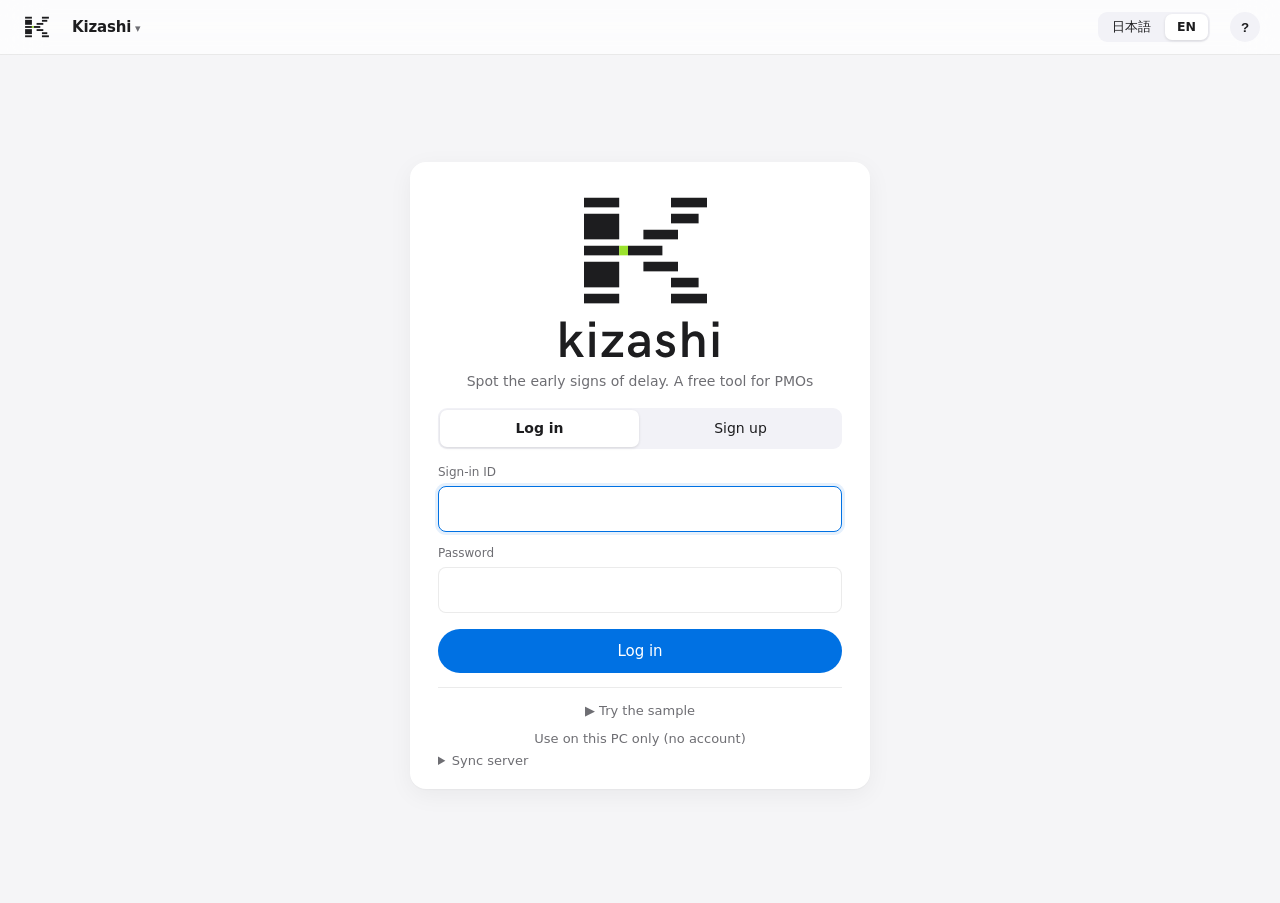
==== commit 0b00c6bf: "Accounts: first screen with log in / sign up, project list, join by code - Server: Directory Durable" ====
--- a/Kizashi.html
+++ b/Kizashi.html
@@ -542,6 +542,24 @@
 .gs-main{display:flex;flex-direction:column;min-width:0} .gs-main small{color:var(--muted);font-size:12px;white-space:normal}
 .gs-foot{padding:8px 14px;border-top:1px solid var(--line)}
 .rd-side select,.rd-side label,.rd-main label{max-width:100%;min-width:0} .rd-side .card{min-width:0;overflow-wrap:anywhere}
+/* クラウド共有 */
+.save-ind.cloud .dot{background:var(--accent)} .save-ind.offline{color:var(--amber)} .save-ind.offline .dot{background:var(--amber)}
+.cloud-card h2{display:flex;align-items:center;gap:6px;flex-wrap:wrap}
+.cloud-steps{margin:6px 0 8px;padding-left:20px;font-size:13px;display:flex;flex-direction:column;gap:4px}
+.cloud-state{display:flex;gap:10px;align-items:center;flex-wrap:wrap}
+.pill{display:inline-block;font-size:12px;font-weight:600;border-radius:999px;padding:2px 10px;background:var(--soft)} .pill.ok{background:rgba(52,199,89,.15);color:#1f8a3b}
+.cloud-link{display:flex;gap:8px;margin-top:4px} .cloud-link input{flex:1;min-width:0;font-family:ui-monospace,monospace;font-size:12px}
+.cloud-adv summary{cursor:pointer;font-size:13px;color:var(--muted)} .cloud-adv input{width:100%;margin-top:6px}
+/* 最初の画面（ログイン／新規登録）とプロジェクトの選択 */
+.start-seg{display:flex;margin:4px 0 14px} .start-seg button{flex:1;padding:8px 0;font-size:14px}
+.start-go{width:100%;justify-content:center;padding:11px 0;font-size:15px;margin-top:4px}
+.start-alt{display:flex;flex-direction:column;align-items:center;gap:2px;margin-top:14px;border-top:1px solid var(--line);padding-top:10px}
+.login-logo.small{width:120px}
+.pk-list{display:flex;flex-direction:column;gap:8px;margin-top:14px}
+.pk-item{display:flex;gap:12px;align-items:center;width:100%;text-align:left;font:inherit;border:1px solid var(--line);background:var(--panel);border-radius:12px;padding:10px 14px;cursor:pointer;color:var(--text);transition:background .2s,border-color .2s}
+.pk-item:hover{border-color:var(--accent);background:var(--accent-soft)} .pk-item:disabled{opacity:.6}
+.pk-ico{font-size:18px} .pk-main{flex:1;display:flex;flex-direction:column;min-width:0} .pk-main small{color:var(--muted);font-size:12px}
+.join-card{border:1.5px solid var(--accent);margin:12px 0;display:flex;flex-direction:column;gap:6px}
 
 </style>
 </head>
@@ -758,6 +776,90 @@
   ['tk.approverReset','{0}さんが担当者になったため、承認者を初期値に戻しました','{0} is now the owner, so the approver was reset'],
   ['ap.named','承認者：{0}','Approver: {0}'], ['mine.todo.assigned','新しく割り当てられました：{0}（{1}さんから、期限 {2}）','Newly assigned: {0} (from {1}, due {2})'],
   ['at.taskNoOwner','担当者なし','No owner'], ['ad.taskNoOwner','タスクに担当者が決まっていない','Nobody owns this task'], ['rule.taskNoOwner','未完了のタスクに担当者がいない','Open task without an owner'],
+  ['set.dataHintCloud','このプロジェクトはチームで共有中です。データは暗号化してクラウドに置き、このPCのブラウザにも控えを持っています。JSONのバックアップは、念のための保存や別のツールへの移行に使えます。','This project is shared with your team. Data is encrypted in the cloud, with a copy in this browser. JSON backups are for safekeeping or moving to another tool.'],
+  ['cloud.v1Hint','以前の方式（リンクだけで共有）で共有中です','Shared with the old link-only method'],
+  ['cloud.v1Why','メンバーごとのログインに切り替えると、リンクを知っているだけでは開けなくなります。PMが自分のログインIDとパスワードを決めて切り替え、メンバーは体制図から招待し直してください。今のリンクは使えなくなります。','Switch to per-member sign-in so that knowing the link is no longer enough. Choose your own sign-in ID and password, then re-invite members from the org chart. The current link stops working.'],
+  ['cloud.upgrade','メンバーごとのログインに切り替える','Switch to per-member sign-in'],
+  ['cloud.step1b','自分（PM）のログインIDとパスワードを決めて「チームで共有を始める」を押す','Choose your (PM) sign-in ID and password, then press "Start sharing"'],
+  ['cloud.step2b','体制図で、メンバーごとにログインIDを決めて「招待を発行」を押し、案内文を送る','In the org chart, give each member a sign-in ID, press "Invite" and send the message'],
+  ['cloud.step3b','メンバーはリンクを開き、ログインIDと案内コードで入って、自分のパスワードを決める。インストールは要りません','Members open the link, sign in with their ID and invitation code, and choose their own password. Nothing to install'],
+  ['cloud.privacy2','データはブラウザの中で暗号化してから送ります。暗号の鍵は、メンバーそれぞれのパスワードで包んで預けるので、サーバーにも運営者（開発者）にも中身は読めません。パスワードはサーバーにも届かず、PMも知りません。パスワードを忘れたときは、PMが招待をやり直します。','Data is encrypted in the browser before it is sent. The key is wrapped with each member\'s own password, so neither the server nor its operator (the developer) can read the content. Passwords never reach the server and even the PM does not know them. If someone forgets theirs, the PM re-invites them.'],
+  ['cloud.loginId','ログインID','Sign-in ID'], ['cloud.loginIdHint','半角の英小文字・数字・「. _ -」（2〜40文字）','Lowercase letters, digits and . _ - (2–40)'],
+  ['cloud.pw','パスワード','Password'], ['cloud.newPw','新しいパスワード（{0}文字以上）','New password ({0}+ characters)'],
+  ['cloud.errLoginId','ログインIDは、半角の英小文字・数字・「. _ -」で2〜40文字にしてください','Use 2–40 lowercase letters, digits or . _ - for the sign-in ID'],
+  ['cloud.errPwShort','パスワードは{0}文字以上にしてください','Use at least {0} characters'], ['cloud.errLoginDup','ログインID「{0}」はほかの人が使っています','Sign-in ID "{0}" is already used'],
+  ['cloud.started2','共有を始めました。体制図からメンバーを招待してください','Sharing started. Invite members from the org chart'],
+  ['cloud.signedInAs','{0}（{1}）でログイン中','Signed in as {0} ({1})'],
+  ['cloud.linkHint2','このリンクだけでは開けません。ログインIDとパスワードが必要です','This link alone cannot open the project; a sign-in ID and password are required'],
+  ['cloud.inviteWhere','メンバーの招待・ログインの停止は、体制図の人ごとに行います','Invite members or stop their access per person in the org chart'],
+  ['cloud.loginTitle','チームで共有中のプロジェクトです。ログインIDとパスワードで入ってください','This project is shared. Sign in with your ID and password'],
+  ['cloud.sharedProject','共有されたプロジェクト','Shared project'],
+  ['cloud.firstTime','初めての方は、PMから届いた案内コードをパスワードの欄に入れてください。そのあと自分のパスワードを決めます。','First time? Enter the invitation code from your PM as the password, then choose your own.'],
+  ['cloud.checking','確認しています…','Checking…'],
+  ['cloud.setPwHelp','あなただけのパスワードを決めてください（{0}文字以上）。PMも知らず、サーバーにも届きません。','Choose your own password ({0}+ characters). Nobody else knows it, not even the PM, and it never reaches the server.'],
+  ['cloud.setPw','パスワードを決めて入る','Set password and continue'],
+  ['cloud.errLogin','ログインIDかパスワードが違います','Wrong sign-in ID or password'], ['cloud.errLocked','続けて間違えたため、15分ほどログインできません','Too many attempts. Try again in about 15 minutes'],
+  ['cloud.errGone','このプロジェクトは見つかりません（共有が終わった可能性があります）。PMに確認してください','Project not found (sharing may have ended). Please check with your PM'],
+  ['cloud.errNet','サーバーにつながりませんでした。通信状況を確かめて、もう一度お試しください','Could not reach the server. Check your connection and try again'],
+  ['cloud.errNotInOrg','ログインID「{0}」が体制図の誰にも結びついていません。PMに、体制図のあなたの欄にこのIDを入れてもらってください','Sign-in ID "{0}" is not linked to anyone in the org chart. Ask your PM to enter it on your entry'],
+  ['cloud.sessionLost','ログインの期限が切れたか、ログインが止められました。もう一度ログインしてください','Your session ended. Please sign in again'],
+  ['cloud.st.loggedOut','☁ ログインが必要です','☁ Sign-in required'],
+  ['cloud.mstate.noId','ログインIDを決めて「招待を発行」すると、この人がログインできるようになります','Set a sign-in ID and press "Invite" so this person can sign in'],
+  ['cloud.mstate.none','まだ招待していません','Not invited yet'], ['cloud.mstate.invited','招待済み（まだ初回ログインしていません）','Invited (has not signed in yet)'],
+  ['cloud.mstate.active','利用中','Active'], ['cloud.mstate.locked','間違いが続いたため一時停止中','Temporarily locked after failed attempts'],
+  ['cloud.invite','招待を発行（案内文をコピー）','Invite (copy message)'], ['cloud.reinvite','招待をやり直す（パスワードを忘れたとき）','Re-invite (forgotten password)'],
+  ['cloud.inviteHint','この人のログインIDで、1回限りの案内コードを発行します。案内文をコピーして送ってください','Issues a one-time code for this person\'s sign-in ID. Copy and send the message'],
+  ['cloud.needLoginId','先にこの人のログインIDを決めてください','Set this person\'s sign-in ID first'], ['cloud.invited','{0}さんの案内文をコピーしました','Copied the invitation for {0}'],
+  ['cloud.revoke','ログインを止める','Stop access'], ['cloud.revokeConfirm','{0}さん（{1}）のログインを止めます。この人はもうこのプロジェクトに入れません。よろしいですか？','Stop access for {0} ({1})? They will no longer be able to sign in.'],
+  ['cloud.revoked','{0}さんのログインを止めました','Stopped access for {0}'], ['cloud.errRole','サーバーの役割を変えられませんでした（{0}）','Could not update the role on the server ({0})'],
+  ['cloud.loginChanged','ログインIDを変えたので、この人の招待を出し直してください','Sign-in ID changed: please re-invite this person'],
+  ['inv.step2cloud','ログインID「{0}」と、案内コード {1} を入れて、自分のパスワードを決める','Sign in with ID "{0}" and invitation code {1}, then choose your own password'],
+  ['inv.step2cloudPw','ログインID「{0}」と、自分のパスワードで入る','Sign in with ID "{0}" and your own password'],
+  ['inv.codeNoteCloud','※ 案内コードは初回ログインだけに使えます。パスワードは本人しか知らず、PMもサーバーの運営者も知りません。','* The code works for your first sign-in only. Only you know your password: not the PM, not the server operator.'],
+  ['acct.tagline','遅れの兆しを、先に見つける。PMOのための無料ツール','Spot the early signs of delay. A free tool for PMOs'],
+  ['acct.login','ログイン','Log in'], ['acct.signup','新規登録','Sign up'], ['acct.loginGo','ログイン','Log in'], ['acct.signupGo','アカウントを作る','Create account'],
+  ['acct.signupNote','パスワードはこのブラウザの中でだけ使い、サーバーにも運営者にも届きません。忘れると、参加中のプロジェクトはPMに招待し直してもらう必要があります。','Your password is used only in this browser and never reaches the server or its operator. If you forget it, your PMs need to re-invite you.'],
+  ['acct.trySample','サンプルで体験する','Try the sample'], ['acct.localOnly','アカウントなしで、このPCだけで使う','Use on this PC only (no account)'],
+  ['acct.inviteNote','プロジェクトへの招待を受け取りました。ログイン（初めての方は新規登録）すると、案内コードを入れて参加できます。','You have been invited to a project. Log in (or sign up) to join with your invitation code.'],
+  ['acct.errTaken','ログインID「{0}」はすでに使われています。別のIDにしてください','Sign-in ID "{0}" is taken. Please choose another'],
+  ['acct.errServerOld','同期サーバーがアカウントに対応していません（サーバーの更新が必要です）','The sync server does not support accounts yet (it needs an update)'],
+  ['acct.account','アカウント','Account'], ['acct.pickTitle','プロジェクトを選ぶ','Choose a project'], ['acct.pickLead','{0} でログイン中','Signed in as {0}'],
+  ['acct.cloudPj','チームで共有 · {0} から','Shared · since {0}'], ['acct.localPj','このPCだけ','This PC only'],
+  ['acct.noProjects','まだプロジェクトがありません。新しく作るか、PMからの招待を待ってください','No projects yet. Create one, or wait for an invitation from your PM'],
+  ['acct.newProject','新しいプロジェクト','New project'], ['acct.pickNote','新しく作ったプロジェクトは、そのままチームで共有されます。メンバーは体制図から招待します。','New projects are shared with your team right away. Invite members from the org chart.'],
+  ['acct.joinTitle','招待されたプロジェクトに参加','Join the project you were invited to'],
+  ['acct.joinHelp','PMから届いた案内コードを入れてください。招待されたログインIDが「{0}」と違う場合は、そのIDでログインし直してください。','Enter the invitation code from your PM. If you were invited under an ID other than "{0}", log in with that ID.'],
+  ['acct.joinGo','参加する','Join'], ['acct.joinLater','あとで','Later'], ['acct.joined','「{0}」に参加しました','Joined "{0}"'],
+  ['acct.errCode','案内コードが違うか、「{0}」は招待されていません。PMに確認してください','Wrong code, or "{0}" is not invited. Please check with your PM'],
+  ['acct.errRemoved','このプロジェクトには入れません（ログインを止められた可能性があります）','You can no longer open this project (access may have been stopped)'],
+  ['acct.opening','プロジェクトを開いています…','Opening the project…'], ['acct.shareAs','アカウント「{0}」のプロジェクトとして共有します','Shared under your account "{0}"'],
+  ['acct.needAccount','チームで共有するには、アカウントでログインしてください（新規登録は1分で終わります）','Log in with an account to share with your team (sign-up takes a minute)'],
+  ['acct.toStart','ログイン・新規登録へ','Log in or sign up'], ['acct.legacyShare','アカウントを使わずに共有する（以前の方式）','Share without an account (old method)'],
+  ['acct.loginOrSignup','ログイン・新規登録','Log in / sign up'], ['acct.sharedNew','新しいプロジェクトをチームで共有しました。体制図からメンバーを招待できます','The new project is shared. Invite members from the org chart'],
+  ['inv.step2acct','アカウントでログインする（初めての方は「新規登録」で、ログインID「{0}」のアカウントを作る）。続けて案内コード {1} を入れて参加する','Log in to your account (first time? Sign up with ID "{0}"), then enter invitation code {1} to join'],
+  ['cloud.title','チームで共有（クラウド）','Share with your team (cloud)'],
+  ['cloud.offHint','今はこのPCのブラウザだけに保存しています','Saved in this browser only'],
+  ['cloud.onHint','チーム全員が同じデータを見ています。保存するとすぐ全員に反映されます','Everyone sees the same data; changes reach everyone right away'],
+  ['cloud.step1','下の「チームで共有を始める」を押す','Press "Start sharing" below'],
+  ['cloud.step2','体制図でメンバーごとに「案内文をコピー」して送る（共有リンクが自動で入ります）','Copy each member\'s invitation from the org chart and send it (the link is included)'],
+  ['cloud.step3','メンバーはリンクを開いて、自分の名前とパスコードで入るだけ。インストールもアカウントも要りません','Members just open the link and sign in with their name and passcode. No install, no account'],
+  ['cloud.privacy','データはこのブラウザの中で暗号化してから送ります。鍵は共有リンクの中だけにあり、サーバーも中身を読めません。リンクを知っている人だけが開けるので、リンクはメンバー以外に渡さないでください','Data is encrypted in your browser before it is sent. The key lives only in the share link, so the server cannot read it. Anyone with the link can open the project: share it with members only'],
+  ['cloud.server','同期サーバー','Sync server'], ['cloud.serverHint','通常は変更不要です。自社でサーバーを立てる場合だけ入力します','Leave as is unless you run your own server'],
+  ['cloud.start','チームで共有を始める','Start sharing'], ['cloud.starting','共有を始めています…','Starting…'], ['cloud.started','共有を始めました。案内文にリンクが入ります','Sharing started. Invitations now include the link'],
+  ['cloud.needServer','同期サーバーが設定されていません','No sync server set'], ['cloud.errStart','共有を始められませんでした（{0}）。通信状況を確かめて、もう一度お試しください','Could not start sharing ({0}). Check your connection and try again'],
+  ['cloud.pmOnly','共有を始められるのはPMです','Only the PM can start sharing'],
+  ['cloud.link','共有リンク','Share link'], ['cloud.copy','リンクをコピー','Copy link'], ['cloud.linkHint','案内文には自動で入ります。メンバー以外には渡さないでください','Included in invitations automatically. Do not share it outside the team'],
+  ['cloud.since','{0} から共有中（{1}）','Shared since {0} ({1})'],
+  ['cloud.leave','このPCでの共有をやめる','Stop sharing on this PC'], ['cloud.leaveConfirm','このPCでは共有をやめ、今の内容をこのブラウザだけで使います。クラウドのデータは残り、ほかのメンバーは使い続けられます。よろしいですか？','Stop syncing on this PC and keep a local copy? The cloud data stays and others can keep using it.'],
+  ['cloud.left','このPCでの共有をやめました','Stopped sharing on this PC'],
+  ['cloud.importWarn','このプロジェクトはチームで共有中です。読み込んだ内容で、チーム全員のデータが置き換わります。','This project is shared. Loading will replace the data for the whole team.'],
+  ['cloud.joined','「{0}」に参加しました。自分の名前を選んでログインしてください','Joined "{0}". Pick your name to sign in'], ['cloud.opened','「{0}」を開きました','Opened "{0}"'],
+  ['cloud.errLink','共有リンクが無効です（期限切れか、共有がやめられた可能性があります）。PMに確認してください','This share link is not valid. Please check with your PM'],
+  ['cloud.errJoin','共有されたプロジェクトを開けませんでした。通信状況を確かめて、リンクを開き直してください','Could not open the shared project. Check your connection and open the link again'],
+  ['cloud.stHint','チームで共有中（クラウド）','Shared with the team (cloud)'],
+  ['cloud.st.synced','☁ 共有済み','☁ Synced'], ['cloud.st.pending','☁ 送信待ち','☁ Waiting'], ['cloud.st.syncing','☁ 同期中…','☁ Syncing…'],
+  ['cloud.st.offline','☁ オフライン（あとで送ります）','☁ Offline (will retry)'], ['cloud.st.gone','☁ 共有が終了しています','☁ Sharing ended'], ['cloud.st.tooLarge','☁ データが大きすぎて送れません','☁ Too large to sync'],
+  ['inv.step1cloud','このリンクを開く（インストール不要）：{0}','Open this link (nothing to install): {0}'],
   ['tab.approvals','承認','Approvals'], ['tabd.approvals','あなたが承認できるものを集めています。チェックしてまとめて承認・差し戻しできます','Everything you can approve. Tick items to approve or send back in one go'],
   ['ap.kind.all','すべて','All'], ['ap.kind.tasks','タスク','Tasks'], ['ap.kind.raid','課題・リスク','Issues / risks'], ['ap.kind.crs','変更要求（CR）','Change requests'],
   ['ap.selected','{0}件を選択中','{0} selected'], ['ap.selectAll','表示中をすべて選択','Select all shown'], ['ap.approveSel','選択を承認（{0}件）','Approve selected ({0})'],
@@ -1125,6 +1227,7 @@
   if (typeof onSaved === 'function') onSaved();
   try { localStorage.setItem(uiKeyOf(cur), JSON.stringify({tab:ui.tab, scope:ui.scope, mtgFilter:ui.mtgFilter, me:ui.me})); } catch(e) {}
   wsSync();
+  if (typeof cloudAfterSave === 'function') cloudAfterSave(); // チームで共有中なら、クラウドにも送る
 }
 // v1（日本語の値・フェーズ名文字列）→ v2
 function migrateV1(old){
@@ -1514,6 +1617,7 @@
 function switchProject(id){
   if (!ws.projects.some(p => p.id === id) || id === ws.current) return;
   save(); ws.current = id; wsWrite(); resetUi(); state = null; load(); render(true);
+  if (typeof cloudOnSwitch === 'function') cloudOnSwitch();
   toast(t('ws.switched', state.project.name));
 }
 // 新しいプロジェクトの枠を作って切り替える（はじめかた・読み込みから使う）。現在のプロジェクトは保存して残す
@@ -1522,6 +1626,7 @@
   const id = 'p' + Date.now().toString(36);
   ws.projects.push({id, key: 'pmo-project-' + id, name: '', co: '', team: '', pj: '', updated: todayStr()});
   ws.current = id; wsWrite(); resetUi();
+  if (typeof cloudOnSwitch === 'function') cloudOnSwitch();
   return id;
 }
 function deleteProject(id){
@@ -1530,7 +1635,7 @@
   if (!confirm(t('ws.deleteConfirm', p.name || '—'))) return;
   try { localStorage.removeItem(p.key); localStorage.removeItem(uiKeyOf(p)); } catch(e) {}
   ws.projects = ws.projects.filter(x => x.id !== id);
-  if (ws.current === id) { ws.current = ws.projects[0].id; wsWrite(); resetUi(); state = null; load(); }
+  if (ws.current === id) { ws.current = ws.projects[0].id; wsWrite(); resetUi(); state = null; load(); if (typeof cloudOnSwitch === 'function') cloudOnSwitch(); }
   else wsWrite();
   render(true); toast(t('ws.deleted'));
 }
@@ -1539,6 +1644,7 @@
   const data = d.version === 2 ? d : migrateV1(d);
   const uid = data.project && data.project.uid, hit = uid && ws.projects.find(p => p.uid === uid);
   if (hit) {
+    if (hit.cloud && !confirm(t('cloud.importWarn'))) return 'cancelled'; // 共有中のプロジェクトに古いデータを読み込むと、チーム全員の内容が置き換わる
     if (hit.id === ws.current) { state = data; normalize(); ui.me = ''; save(); render(true); }
     else { try { localStorage.setItem(hit.key, JSON.stringify(data)); } catch(e) {} save(); ws.current = hit.id; wsWrite(); resetUi(); state = null; load(); render(true); }
     toast(t('ws.updated', data.project.name)); return 'updated';
@@ -1565,11 +1671,12 @@
       <div class="ws-list">${Object.keys(groups).sort().map(g => `<div class="ws-co">🏢 ${esc(g)}</div>${Object.keys(groups[g]).sort().map(tm => `<div class="ws-team">👥 ${esc(tm)}</div>${groups[g][tm].map(p => `
         <div class="ws-item ${p.id === ws.current ? 'on' : ''}" data-ws="${p.id}"><div class="ws-main"><b>${esc(p.name || '—')}</b>${p.sample ? `<span class="tag common">${t('ws.sample')}</span>` : ''}<small>${esc(codeChain(p) || t('ws.noCode'))}</small></div>
           ${p.id === ws.current ? '<span class="ws-check">✓</span>' : `<button class="btn ghost" data-ws-del="${p.id}" title="${t('btn.delete')}">✕</button>`}</div>`).join('')}`).join('')}`).join('') || `<div class="empty">${t('ws.none')}</div>`}</div>
-      <div class="ws-foot"><button class="btn primary" data-ws-new>＋ ${t('ws.new')}</button><button class="btn" data-ws-import>${t('ws.import')}</button><input type="file" accept=".json,application/json" hidden></div>`;
+      <div class="ws-foot"><button class="btn" data-ws-acct>${acct ? '☁ ' + esc(acct.login) : t('acct.loginOrSignup')}</button><button class="btn primary" data-ws-new>＋ ${t('ws.new')}</button><button class="btn" data-ws-import>${t('ws.import')}</button><input type="file" accept=".json,application/json" hidden></div>`;
     const s = m.querySelector('.ws-search'); s.oninput = () => { const pos = s.selectionStart; draw(s.value); const n = m.querySelector('.ws-search'); n.focus(); n.setSelectionRange(pos, pos); };
     m.querySelectorAll('[data-ws]').forEach(el => el.onclick = e => { if (e.target.closest('[data-ws-del]')) return; close(); switchProject(el.dataset.ws); });
     m.querySelectorAll('[data-ws-del]').forEach(el => el.onclick = () => { close(); deleteProject(el.dataset.wsDel); });
     m.querySelector('[data-ws-new]').onclick = () => { close(); openWizard(); };
+    m.querySelector('[data-ws-acct]').onclick = () => { close(); if (acct) renderProjectPicker(); else { try { localStorage.removeItem(MODE_KEY); } catch (e) {} save(); ui.me = ''; ui.start = {mode: 'login', err: ''}; render(true); } };
     const fi = m.querySelector('input[type=file]');
     m.querySelector('[data-ws-import]').onclick = () => fi.click();
     fi.onchange = e => { const f = e.target.files[0]; if (f) { close(); readJsonFile(f, importProjectData); } };
@@ -1925,7 +2032,8 @@
 const HELP_FOR_TAB = {mine: 'mine', dash: 'dash', alerts: 'alerts', phases: 'phases', tasks: 'tasks', approvals: 'approvals', raid: 'raid', meetings: 'meetings', org: 'org', governance: 'governance', report: 'report', settings: 'data'};
 const HELP = {
   ja: [
-    ['intro', 'このツールでできること', `**Kizashi（兆し）** は、PMO（プロジェクト管理）の「見える化」「早期警戒」「報告の自動化」を、1つのファイルで行うツールです。遅れの「兆し」を先に見つけるのが名前の由来です。\n- インストール不要。Kizashi.html を開くだけで動きます\n- データはこのPCのブラウザの中だけに保存され、外部には送信されません\n- 日本語と英語を画面右上で切り替えられます（週次報告は画面とは別に言語を選べます）`],
+    ['intro', 'このツールでできること', `**Kizashi（兆し）** は、PMO（プロジェクト管理）の「見える化」「早期警戒」「報告の自動化」を、1つのファイルで行うツールです。遅れの「兆し」を先に見つけるのが名前の由来です。\n- インストール不要。Kizashi.html を開くだけで動きます\n- データはこのPCのブラウザの中だけに保存され、外部には送信されません\n- 日本語と英語を画面右上で切り替えられます（週次報告は画面とは別に言語を選べます）
+- ソースコード：https://github.com/matassy0813/kizashi （AGPL-3.0。商用ライセンスは COMMERCIAL.md）`],
     ['start', 'はじめかた（3ステップ）', `1. 「新しいプロジェクト」→ 名前・期間・自分のパスコードを入力\n2. フェーズの型（システム開発／業務改革・コンサル／アジャイル）を選ぶ\n3. 確認して作成。フェーズ・マイルストーン・ガバナンスの雛形・週次定例・体制図が自動でできます\n\nExcelのWBSがあれば、作成と同時にCSVで取り込めます。`],
     ['codes', '会社・チーム・PJコード', `1つのブラウザで複数のプロジェクトを持てます。画面左上のプロジェクト名を押すと切り替えメニューが開き、**会社コード › チームコード** ごとにまとめて表示されます。\n- コードは「設定・データ」または「はじめかた」で設定します\n- ファイル命名規則で {CO}（会社）{TEAM}（チーム）{PJ}（PJ）を使えます\n- ログインはプロジェクトごとに別です`],
     ['login', 'ログインとロール', `自分の名前を選び、自分で決めたパスコードで入ります。PMも他の人の画面には入れません。\n- **PM**：すべての操作とロールの付与\n- **PMO**：ロール付与とデータ初期化以外の管理\n- **リード**：担当フェーズの管理、承認\n- **メンバー**：自分のタスク・宿題の更新、課題の起票\n- **閲覧者**：見るだけ\n\nPMが体制図で「案内文をコピー」すると、案内コード付きの文面ができます。本人は初回ログインで自分のパスコードを決めます。`],
@@ -1940,6 +2048,17 @@
     ['alerts', '早期警戒', `期限超過・進捗遅延・期限延長の常態化・更新停滞・負荷集中・契約期間の超過・会議の結果未記録など、遅れの兆候を自動で判定します。判定ルールと しきい値は同じ画面に表示され、「設定・データ」で変えられます。`],
     ['phases', 'フェーズ', `フェーズごとに契約形態（準委任／請負）、契約終了日、成果物、完了基準、フェーズゲートを管理します。契約終了日を超える計画は警戒します。`],
     ['tasks', 'タスク（ステータス・カンバン・扱い）', `**種類**を選ぶとステータスの流れが決まります。\n- 一般：未着手 → 進行中 → クローズ\n- 検討：未着手 → 議論中 → 方針確定 → クローズ\n- 開発：未着手 → 実装中 → テスト中 → 承認待ち → クローズ\n- 成果物：未着手 → 作成中 → レビュー中 → 承認待ち → クローズ\n\n承認待ちは、承認者が「承認」すると自動でクローズします（自分のタスクは承認不可）。\n\n**担当者・承認者**はプロジェクトのメンバー（体制図）から選びます。担当者になった人の「自分の仕事」に入り、進捗はその人が更新します。承認者に指名された人には、承認待ちになった時点で「承認」画面に表示されます（メンバーや顧客の閲覧者でも指名できます）。承認者を空にすると、PM・PMO・担当リードが承認します。\n\n**扱い**：次のフェーズに回す／Backlog（時期未定）／保留／見送り。表示は「一覧」「カンバン」「Backlog」から選べます。`],
+    ['cloud', 'アカウントとチームで共有（クラウド）', `最初の画面で「ログイン」か「新規登録」を選びます。アカウントは、自分で決めるログインIDとパスワードだけで作れます（インストールや外部サービスの登録は不要）。ログインすると、参加しているプロジェクトの一覧から選んで開けます。
+1. PM：新規登録 →「新しいプロジェクト」で作ると、そのままチームで共有されます（今あるプロジェクトは「設定・データ」の「チームで共有を始める」）
+2. PM：体制図で、メンバーごとにログインIDを決めて「招待を発行」を押し、案内文（リンク・ログインID・案内コード）を送る
+3. メンバー：リンクを開き、ログイン（初めてなら、そのIDで新規登録）して、案内コードを入れて参加する
+
+- 誰かが保存すると、すぐ全員の画面に反映されます。同時に直しても、項目ごとに合わせるので消えません
+- データはブラウザの中で暗号化してから送ります。プロジェクトの鍵は、本人のパスワードから作った鍵で包んで預けるので、サーバーにも運営者（開発者）にも中身は読めません。パスワードはサーバーに届かず、PMも知りません
+- パスワードを忘れたら、新しいアカウントを作り、PMに招待し直してもらいます
+- 抜けた人は、PMが「ログインを止める」と、もう入れなくなります。10回続けて間違えると15分ロックされます
+- ログアウトすると、そのPCから鍵とデータの控えが消えます（共用PCでも安心）
+- 「サンプルで体験する」「アカウントなしで、このPCだけで使う」も選べます`],
     ['search', '全体検索', `画面右上の「検索」、またはどの画面でも「/」かCtrl+Kで開きます。タスク・課題（コメントも含む）・会議（議題・決定・宿題）・変更要求・ガバナンスのルールをまとめて探し、押すとその場所を開きます。自分のロールで見られない画面のものは出ません。`],
     ['approvals', '承認（まとめて承認）', `自分が承認できるものだけを1か所に集めた画面です（PM・PMO・リード）。
 - **タスク**：承認待ちのもの（自分のタスクは出ません）
@@ -1956,7 +2075,8 @@
     ['faq', 'よくある質問', `**Q. 友だちや同僚に見せたい**\nA. Kizashi.html を渡すだけで動きます。サンプルデータの間は、パスコードなしで誰の立場でも試せます。\n\n**Q. 入力したのに表示が変わらない**\nA. 入力欄からフォーカスを外す（Enter または別の場所をクリック）と保存・反映されます。\n\n**Q. 動作が遅い**\nA. 開発用の index.html ではなく、1ファイル版の Kizashi.html を使ってください。起動時間は「設定・データ」に表示されます。`],
   ],
   en: [
-    ['intro', 'What this tool does', `**Kizashi** ("early sign") is a single-file PMO tool for visibility, early warning and automated status reporting — it spots the early signs of delay.\n- No installation: just open Kizashi.html\n- Data stays in this browser on this PC and is never sent anywhere\n- Switch Japanese / English at the top right (the status report language can be chosen separately)`],
+    ['intro', 'What this tool does', `**Kizashi** ("early sign") is a single-file PMO tool for visibility, early warning and automated status reporting — it spots the early signs of delay.\n- No installation: just open Kizashi.html\n- Data stays in this browser on this PC and is never sent anywhere\n- Switch Japanese / English at the top right (the status report language can be chosen separately)
+- Source code: https://github.com/matassy0813/kizashi (AGPL-3.0; commercial license: COMMERCIAL.md)`],
     ['start', 'Getting started (3 steps)', `1. "New project" → name, dates and your passcode\n2. Pick a phase template (System delivery / Transformation / Agile)\n3. Confirm. Phases, milestones, governance templates, weekly meetings and an org chart are created for you\n\nYou can import an Excel WBS (CSV) at the same time.`],
     ['codes', 'Company, team and project codes', `Keep several projects in one browser. Click the project name at the top left to open the switcher, grouped by **company › team**.\n- Set codes in Settings or in Get started\n- Naming conventions can use {CO}, {TEAM} and {PJ}\n- Sign-in is separate for each project`],
     ['login', 'Sign-in and roles', `Pick your name and enter your own passcode. Not even the PM can open someone else's screen.\n- **PM**: everything, including roles\n- **PMO**: all management except roles and data reset\n- **Lead**: manage own phases, approve\n- **Member**: update own tasks and actions, raise issues\n- **Viewer**: read-only\n\n"Copy invite" on the org chart creates a message with a one-time invitation code; the person chooses their passcode on first sign-in.`],
@@ -1973,6 +2093,17 @@
     ['tasks', 'Tasks (status, kanban, disposition)', `The **type** sets the status flow:\n- General: Not started → In progress → Closed\n- Decision: Not started → Discussing → Decided → Closed\n- Build: Not started → Building → Testing → Awaiting approval → Closed\n- Deliverable: Not started → Drafting → In review → Awaiting approval → Closed\n\nThe approver closes approval items with "Approve" (not your own).
 
 **Owner and approver** are picked from the project members (org chart). The owner gets the task in My work and updates its progress. The named approver sees it in Approvals once it reaches the approval step (members and client viewers can be named). Leave the approver empty and a PM, PMO or phase lead approves.\n\n**Disposition**: move to next phase / backlog / on hold / drop. Views: List, Kanban, Backlog.`],
+    ['cloud', 'Accounts and team sharing (cloud)', `On the first screen, choose "Log in" or "Sign up". An account needs only an ID and password you choose (nothing to install, no third-party sign-up). After logging in, pick one of your projects from the list.
+1. PM: sign up, then create a "New project"; it is shared with your team right away (for an existing project, use "Start sharing" in Settings & data)
+2. PM: in the org chart, give each member a sign-in ID, press "Invite" and send the message (link, ID, invitation code)
+3. Members: open the link, log in (or sign up with that ID) and enter the code to join
+
+- When anyone saves, everyone's screen updates right away; simultaneous edits are merged item by item
+- Data is encrypted in the browser. The project key is wrapped with a key made from your password, so neither the server nor its operator (the developer) can read it. Passwords never reach the server and the PM does not know them
+- Forgot your password? Create a new account and ask your PMs to re-invite you
+- When someone leaves, the PM presses "Stop access". Ten wrong attempts lock the ID for 15 minutes
+- Logging out removes the keys and the local copy from that PC
+- You can also "Try the sample" or "Use on this PC only (no account)"`],
     ['search', 'Search', `Use "Search" at the top right, or press / or Ctrl+K anywhere. Finds tasks, issues (including comments), meetings (agenda, decisions, actions), change requests and governance rules, and opens the one you pick. Items on screens your role cannot see are not shown.`],
     ['approvals', 'Approvals (bulk)', `Everything you can approve, in one place (PM, PMO, lead).
 - **Tasks** awaiting approval (never your own)
@@ -3079,6 +3210,765 @@
 // Copyright (C) 2026 0kaka
 // 商用ライセンス（改変の非公開・組み込み・SaaS 提供）は COMMERCIAL.md を参照 / Commercial licensing: see COMMERCIAL.md
 'use strict';
+// ============ 変更の合わせ込み（3方向マージ） ============
+// base＝最後に同期した内容、local＝自分の画面の今、remote＝クラウドの今。
+// 片方だけが変えたところはその変更を採り、両方が変えたところは項目（id）ごと・欄ごとに合わせる。
+// 同じ欄を両方が変えたときは、あとから保存した自分（local）を採る。
+// 経緯（log）や記録（snapshots）のように「足していくだけ」の並びは、両方の分を残す。
+const deq = (a, b) => a === b || JSON.stringify(a) === JSON.stringify(b);
+const isObj = v => v && typeof v === 'object' && !Array.isArray(v);
+const hasIds = arr => Array.isArray(arr) && arr.length > 0 && arr.every(x => isObj(x) && x.id != null && x.id !== '');
+const APPEND_ONLY = new Set(['log', 'snapshots']);
+function merge3(base, local, remote, key){
+  if (deq(local, remote)) return local;
+  if (deq(base, local)) return remote;
+  if (deq(base, remote)) return local;
+  if (Array.isArray(local) && Array.isArray(remote)) {
+    if (APPEND_ONLY.has(key)) return mergeAppend(local, remote);
+    if ((hasIds(local) || !local.length) && (hasIds(remote) || !remote.length) && (local.length || remote.length)) return mergeById(Array.isArray(base) ? base : [], local, remote);
+    return local; // id のない並び（議題など）を両方が変えたときは、自分の変更を採る
+  }
+  if (isObj(local) && isObj(remote)) {
+    const b = isObj(base) ? base : {}, out = {};
+    for (const k of new Set([...Object.keys(remote), ...Object.keys(local)])) {
+      const inL = k in local, inR = k in remote, inB = k in b;
+      if (inL && inR) out[k] = merge3(b[k], local[k], remote[k], k);
+      else if (inL) { if (!inB || !deq(b[k], local[k])) out[k] = local[k]; } // 相手が消した欄：自分が変えていなければ消す
+      else if (inR) { if (!inB || !deq(b[k], remote[k])) out[k] = remote[k]; }
+    }
+    return out;
+  }
+  return local;
+}
+function mergeAppend(local, remote){
+  const seen = new Set(), out = [];
+  [...remote, ...local].forEach(x => { const k = JSON.stringify(x); if (!seen.has(k)) { seen.add(k); out.push(x); } });
+  return out.sort((a, c) => String(a && (a.at || a.date) || '').localeCompare(String(c && (c.at || c.date) || '')));
+}
+// id のある並び（タスク・課題・会議・メンバーなど）を項目ごとに合わせる。並び順はクラウド側を基本に、自分が足したものを後ろへ
+function mergeById(base, local, remote){
+  const B = new Map(base.filter(isObj).map(x => [String(x.id), x])), L = new Map(local.map(x => [String(x.id), x])), R = new Map(remote.map(x => [String(x.id), x]));
+  const out = [], renamed = [];
+  const order = [...remote.map(x => String(x.id)), ...local.map(x => String(x.id)).filter(id => !R.has(id))];
+  for (const id of order) {
+    const b = B.get(id), l = L.get(id), r = R.get(id);
+    if (l && r) {
+      if (!b && !deq(l, r)) { out.push(r); renamed.push(l); continue; } // 二人が同時に同じ ID で別のものを作った：両方残す
+      out.push(merge3(b, l, r));
+    }
+    else if (l) { if (!b || !deq(b, l)) out.push(l); } // 相手が消したもの：自分が変えていれば残す
+    else if (r) { if (!b || !deq(b, r)) out.push(r); }
+  }
+  // 同じ ID で作られた自分の分は、空いている番号に付け直す（例：T25 が重なったら T26 に）
+  renamed.forEach(x => {
+    const m = String(x.id).match(/^(.*?)(\d+)$/), pre = m ? m[1] : String(x.id) + '-', width = m ? m[2].length : 2;
+    let n = Math.max(0, ...out.map(y => { const k = String(y.id); return k.startsWith(pre) ? parseInt(k.slice(pre.length)) || 0 : 0; })) + 1;
+    out.push({...x, id: pre + String(n).padStart(width, '0')});
+  });
+  return out;
+}
+
+</script>
+<script>
+// SPDX-License-Identifier: AGPL-3.0-only
+// Copyright (C) 2026 0kaka
+// 商用ライセンス（改変の非公開・組み込み・SaaS 提供）は COMMERCIAL.md を参照 / Commercial licensing: see COMMERCIAL.md
+'use strict';
+// ============ クラウド共有（チーム全員で同じデータを見る） ============
+// 導入の手間をなくすため、インストールも外部サービスのアカウント作成も要らない作りにする。
+//  1. PM が自分のログインIDとパスワードを決めて「チームで共有を始める」を押す
+//  2. PM が体制図でメンバーごとにログインIDを決め、「招待を発行」→ 案内文（リンク・ID・案内コード）を送る
+//  3. メンバーはリンクを開き、ID と案内コードで入って、自分のパスワードを決める（PM も知らない）
+//  4. 以後、誰かが保存するとすぐ全員の画面に反映される（同時に直しても、項目ごとに合わせて消さない）
+// 顧客の情報を守るため、サーバーにも運営者（開発者）にも中身が読めない作りにする：
+//  - データはブラウザの中で「プロジェクト鍵」を使って暗号化してから送る
+//  - プロジェクト鍵は、メンバーごとに「本人のパスワードから作った鍵」で包んで預ける。パスワードそのものはサーバーに届かない
+// 以前の「リンクの鍵だけで共有する方式（v1）」で共有中のプロジェクトは、PM が新しい方式に切り替えられる。
+const CLOUD_DEFAULT = 'https://kizashi-cloud.kizashipm.workers.dev'; // 公開している同期サーバー（自社で立てたサーバーは設定画面で入れる）
+const CLOUD_APP_URL = 'https://matassy0813.github.io/kizashi/Kizashi.html'; // ファイルで開いているときのリンクの行き先
+const CLOUD_SRV_KEY = 'kizashi-cloud-server';
+const LOCAL_ONLY = [['project', 'lang'], ['project', 'baseDate']]; // 人ごとに違ってよいもの（表示言語・基準日）は共有しない
+const PBKDF2_ITER = 600000, MIN_PW = 8;
+const LOGIN_RE = /^[a-z0-9][a-z0-9._-]{1,39}$/;
+const cloud = {status: '', ws: null, timer: null, poll: null, busy: false, again: false, applying: false, retry: 0, members: null, membersAt: 0};
+
+// ---- 暗号・符号化 ----
+const b64u = bytes => btoa(String.fromCharCode(...new Uint8Array(bytes))).replace(/\+/g, '-').replace(/\//g, '_').replace(/=+$/, '');
+const unb64u = s => Uint8Array.from(atob(s.replace(/-/g, '+').replace(/_/g, '/') + '==='.slice((s.length + 3) % 4)), c => c.charCodeAt(0));
+const rand = n => crypto.getRandomValues(new Uint8Array(n));
+const toB64 = bytes => { let s = ''; const u = new Uint8Array(bytes); for (let i = 0; i < u.length; i += 0x8000) s += String.fromCharCode(...u.subarray(i, i + 0x8000)); return btoa(s); };
+const fromB64 = s => Uint8Array.from(atob(s), c => c.charCodeAt(0));
+const normLogin = s => String(s || '').trim().toLowerCase();
+async function streamBytes(bytes, T){ const s = new Blob([bytes]).stream().pipeThrough(new T('gzip')); return new Uint8Array(await new Response(s).arrayBuffer()); }
+// v1：リンクの鍵からデータ鍵と合言葉を作る
+async function cloudKeys(secret){
+  const raw = unb64u(secret);
+  const key = await crypto.subtle.importKey('raw', raw, 'AES-GCM', false, ['encrypt', 'decrypt']);
+  const token = b64u(await crypto.subtle.digest('SHA-256', new TextEncoder().encode('kizashi-auth:' + secret)));
+  return {key, token};
+}
+// v2：パスワードから「サーバーに見せる確認用の値」と「プロジェクト鍵を包む鍵」を作る（時間のかかる計算で、総当たりを難しくする）
+async function deriveLogin(password, salt){
+  const base = await crypto.subtle.importKey('raw', new TextEncoder().encode(password), 'PBKDF2', false, ['deriveBits']);
+  const bits = new Uint8Array(await crypto.subtle.deriveBits({name: 'PBKDF2', hash: 'SHA-256', salt: unb64u(salt), iterations: PBKDF2_ITER}, base, 512));
+  return {authKey: b64u(bits.slice(0, 32)), wrapKey: await crypto.subtle.importKey('raw', bits.slice(32), 'AES-GCM', false, ['encrypt', 'decrypt'])};
+}
+// アカウントで入るときの、プロジェクトごとのランダムな合言葉（推測できない長さなので、時間のかかる計算は要らない）
+async function deriveFast(secret, salt){
+  const base = await crypto.subtle.importKey('raw', unb64u(secret), 'HKDF', false, ['deriveBits']);
+  const bits = new Uint8Array(await crypto.subtle.deriveBits({name: 'HKDF', hash: 'SHA-256', salt: unb64u(salt), info: new TextEncoder().encode('kizashi-member')}, base, 512));
+  return {authKey: b64u(bits.slice(0, 32)), wrapKey: await crypto.subtle.importKey('raw', bits.slice(32), 'AES-GCM', false, ['encrypt', 'decrypt'])};
+}
+async function wrapPdk(pdk, wrapKey){ const iv = rand(12), ct = await crypto.subtle.encrypt({name: 'AES-GCM', iv}, wrapKey, unb64u(pdk)); return `w1.${toB64(iv)}.${toB64(ct)}`; }
+async function unwrapPdk(wrapped, wrapKey){ const [v, iv, ct] = String(wrapped).split('.'); if (v !== 'w1') throw new Error('format'); return b64u(await crypto.subtle.decrypt({name: 'AES-GCM', iv: fromB64(iv)}, wrapKey, fromB64(ct))); }
+async function dataKey(meta){ return meta.v === 2 ? crypto.subtle.importKey('raw', unb64u(meta.pdk), 'AES-GCM', false, ['encrypt', 'decrypt']) : (await cloudKeys(meta.secret)).key; }
+async function seal(obj, key){
+  let bytes = new TextEncoder().encode(JSON.stringify(obj)), z = 0;
+  if (typeof CompressionStream === 'function') { bytes = await streamBytes(bytes, CompressionStream); z = 1; }
+  const iv = rand(12), ct = new Uint8Array(await crypto.subtle.encrypt({name: 'AES-GCM', iv}, key, bytes));
+  return `k1.${z}.${toB64(iv)}.${toB64(ct)}`;
+}
+async function unseal(blob, key){
+  const [v, z, iv, ct] = String(blob).split('.'); if (v !== 'k1') throw new Error('format');
+  let bytes = new Uint8Array(await crypto.subtle.decrypt({name: 'AES-GCM', iv: fromB64(iv)}, key, fromB64(ct)));
+  if (z === '1') bytes = await streamBytes(bytes, DecompressionStream);
+  return JSON.parse(new TextDecoder().decode(bytes));
+}
+
+// ---- 保存先・リンク ----
+const cloudServer = () => { try { return (localStorage.getItem(CLOUD_SRV_KEY) || CLOUD_DEFAULT).replace(/\/+$/, ''); } catch (e) { return CLOUD_DEFAULT; } };
+const cloudMeta = () => { const p = ws && wsCurrent(); return p && p.cloud ? p.cloud : null; };
+const cloudV2 = () => { const m = cloudMeta(); return !!m && m.v === 2; };
+const cloudSignedIn = () => { const m = cloudMeta(); return !!m && (m.v !== 2 || (!!m.token && !!m.pdk)); };
+const baseKey = p => 'pmo-cloudbase-' + p.id;
+const readBase = p => { try { return JSON.parse(localStorage.getItem(baseKey(p)) || 'null'); } catch (e) { return null; } };
+const writeBase = (p, s) => { try { localStorage.setItem(baseKey(p), JSON.stringify(s)); } catch (e) {} };
+function shareLink(meta){
+  const here = /^https?:/.test(location.protocol) ? location.origin + location.pathname : CLOUD_APP_URL;
+  const srv = meta.server && meta.server !== CLOUD_DEFAULT ? '&srv=' + encodeURIComponent(meta.server) : '';
+  return meta.v === 2 ? `${here}#p=${meta.id}${srv}` : `${here}#join=${meta.id}.${meta.secret}${srv}`;
+}
+// 共有する内容（人ごとの設定を除いたもの）
+function sharedOf(s){
+  const c = JSON.parse(JSON.stringify(s));
+  LOCAL_ONLY.forEach(path => { let o = c; for (let i = 0; i < path.length - 1; i++) o = o && o[path[i]]; if (o) delete o[path[path.length - 1]]; });
+  return c;
+}
+function withLocal(shared, mine){
+  const c = JSON.parse(JSON.stringify(shared));
+  LOCAL_ONLY.forEach(path => { let a = mine, o = c; for (let i = 0; i < path.length - 1; i++) { a = a && a[path[i]]; o = o && o[path[i]]; } const k = path[path.length - 1]; if (o && a && k in a) o[k] = a[k]; });
+  return c;
+}
+// ログインする前（中身をまだ受け取っていない）プロジェクトの仮の中身
+const cloudBlank = (name, lang) => ({version: 2, project: {name: name || '', lang: lang || LANG(), uid: ''}, settings: {}, phases: [], tasks: [], raid: [], meetings: [], meetingTypes: [], governance: [], crs: [], snapshots: [], org: [], flows: [], charts: [], report: {topics: '', requests: ''}, cloudPending: true});
+
+// ---- サーバーとのやり取り ----
+async function api(meta, method, body){ // v1
+  const {token} = await cloudKeys(meta.secret);
+  const r = await fetch(`${meta.server}/api/p/${meta.id}`, {method, headers: {'Authorization': 'Bearer ' + token, 'Content-Type': 'application/json'}, body: body ? JSON.stringify(body) : undefined, cache: 'no-store'});
+  let data = {}; try { data = await r.json(); } catch (e) {}
+  return {status: r.status, data};
+}
+async function api2(server, id, method, action, body, token, query){ // v2
+  const headers = {'Content-Type': 'application/json'}; if (token) headers.Authorization = 'Bearer ' + token;
+  const r = await fetch(`${server}/api/v2/p/${id}/${action}${query || ''}`, {method, headers, body: body ? JSON.stringify(body) : undefined, cache: 'no-store'});
+  let data = {}; try { data = await r.json(); } catch (e) {}
+  return {status: r.status, data};
+}
+const apiMe = (meta, method, action, body, query) => api2(meta.server, meta.id, method, action, body, meta.token, query);
+const getDoc = meta => meta.v === 2 ? apiMe(meta, 'GET', 'doc') : api(meta, 'GET');
+const putDoc = (meta, body) => meta.v === 2 ? apiMe(meta, 'PUT', 'doc', body) : api(meta, 'PUT', body);
+
+// ---- 状態の表示（画面右上の保存表示を「クラウド」用にする） ----
+function cloudSetStatus(s){
+  cloud.status = s;
+  const el = document.querySelector('#saveInd'); if (!el || !cloudMeta()) return;
+  el.classList.toggle('cloud', true); el.classList.toggle('offline', s === 'offline' || s === 'loggedOut');
+  el.innerHTML = `<span class="dot"></span>${t('cloud.st.' + s)}`; el.title = t('cloud.stHint');
+  const pill = document.querySelector('.cloud-card .pill'); if (pill) { pill.textContent = t('cloud.st.' + s); pill.classList.toggle('ok', s === 'synced'); }
+}
+
+// ---- 共有を始める（PM）：自分のログインIDとパスワードを決める。リンク共有（v1）からの切り替えも同じ ----
+function checkNewLogin(login, password, password2){
+  if (!LOGIN_RE.test(login)) return t('cloud.errLoginId');
+  if (String(password || '').length < MIN_PW) return t('cloud.errPwShort', MIN_PW);
+  if (password2 != null && password !== password2) return t('login.errMatch');
+  return '';
+}
+async function cloudShare(server, login, password, derive = deriveLogin){
+  const p = wsCurrent(), old = p.cloud && p.cloud.v !== 2 ? p.cloud : null;
+  if (p.cloud && !old) return p.cloud;
+  login = normLogin(login); const err = checkNewLogin(login, password); if (err) throw new Error(err);
+  server = (server || cloudServer()).replace(/\/+$/, ''); if (!server) throw new Error('no_server');
+  const mine = me(); if (mine) mine.login = login; // 体制図の自分にログインIDを結びつける
+  if (state.org.some(x => x !== mine && normLogin(x.login) === login)) throw new Error(t('cloud.errLoginDup', login));
+  const meta = {v: 2, id: b64u(rand(16)), server, login, role: 'pm', pdk: b64u(rand(32)), ver: 0, since: todayStr(), by: myName()};
+  const salt = b64u(rand(16)), {authKey, wrapKey} = await derive(password, salt);
+  const shared = sharedOf(state);
+  const res = await api2(server, meta.id, 'POST', 'create', {login, salt, authKey, wrapped: await wrapPdk(meta.pdk, wrapKey), blob: await seal(shared, await dataKey(meta))});
+  if (res.status !== 201) throw new Error('server_' + res.status);
+  meta.token = res.data.token; meta.ver = res.data.ver;
+  cloudDisconnect(); p.cloud = meta; wsWrite(); writeBase(p, shared);
+  cloud.applying = true; save(); cloud.applying = false;
+  try { localStorage.setItem(CLOUD_SRV_KEY, server); } catch (e) {}
+  if (old) { try { await api(old, 'DELETE'); } catch (e) {} } // 以前のリンク共有の箱は消す（リンクを知っている人も開けなくなる）
+  cloudConnect(); cloudSetStatus('synced');
+  return meta;
+}
+// 共有をやめる（このブラウザだけで使う。クラウドのデータは残る：ほかの人は使い続けられる）
+function cloudLeave(){
+  const p = wsCurrent(); if (!p.cloud) return;
+  cloudDisconnect(); delete p.cloud; wsWrite(); try { localStorage.removeItem(baseKey(p)); } catch (e) {}
+  resetSaveInd();
+}
+// 共有していないプロジェクトでは、画面右上の表示を「保存済み」に戻す
+function resetSaveInd(){ const el = document.querySelector('#saveInd'); if (!el) return; el.classList.remove('cloud', 'offline'); el.title = ''; if (el.textContent.includes('☁')) el.innerHTML = `<span class="dot"></span>${t('save.saved')}`; }
+
+// ---- ログイン（v2） ----
+const looksLikeCode = s => /^[A-Za-z0-9]{4}-?[A-Za-z0-9]{4}$/.test(String(s || '').trim());
+const canonCode = s => { const c = String(s || '').trim().toUpperCase().replace(/[^A-Z0-9]/g, ''); return c.slice(0, 4) + '-' + c.slice(4); };
+async function loginRaw(server, id, login, password, derive = deriveLogin){
+  login = normLogin(login);
+  const pre = await api2(server, id, 'POST', 'prelogin', {login});
+  if (pre.status === 404) throw new Error('gone'); if (pre.status !== 200) throw new Error('server_' + pre.status);
+  const tryOne = async pw => {
+    const {authKey, wrapKey} = await derive(pw, pre.data.salt);
+    const res = await api2(server, id, 'POST', 'login', {login, authKey});
+    if (res.status === 200) return {...res.data, login, pdk: await unwrapPdk(res.data.wrapped, wrapKey)};
+    if (res.status === 429) throw new Error('locked');
+    if (res.status === 401) return null;
+    throw new Error('server_' + res.status);
+  };
+  // 案内コードは、大文字・小文字やハイフンの有無が違っても通す
+  const r = await tryOne(password) || (looksLikeCode(password) && canonCode(password) !== password ? await tryOne(canonCode(password)) : null);
+  if (!r) throw new Error('invalid');
+  return r;
+}
+async function setPasswordRaw(server, id, token, pdk, password, derive = deriveLogin){
+  const salt = b64u(rand(16)), {authKey, wrapKey} = await derive(password, salt);
+  const res = await api2(server, id, 'POST', 'password', {salt, authKey, wrapped: await wrapPdk(pdk, wrapKey)}, token);
+  if (res.status !== 200) throw new Error('server_' + res.status);
+}
+async function cloudLogin(login, password){
+  const meta = cloudMeta(), r = await loginRaw(meta.server, meta.id, login, password);
+  Object.assign(meta, {login: r.login, token: r.token, role: r.role, pdk: r.pdk, mustChange: !!r.mustChange}); wsWrite();
+  return meta;
+}
+async function cloudSetPassword(password){
+  const meta = cloudMeta(); await setPasswordRaw(meta.server, meta.id, meta.token, meta.pdk, password);
+  meta.mustChange = false; wsWrite();
+}
+// ログインできたら中身を受け取り、体制図の中の自分（ログインIDが同じ人）として入る
+async function cloudOpen(){
+  const meta = cloudMeta(), p = wsCurrent();
+  const res = await getDoc(meta); if (res.status === 401) return cloudSessionLost(); if (res.status !== 200) throw new Error('server_' + res.status);
+  const remote = await unseal(res.data.blob, await dataKey(meta));
+  state = withLocal(remote, state); delete state.cloudPending; normalize();
+  meta.ver = res.data.ver; wsWrite(); writeBase(p, remote);
+  const mine = state.org.find(x => normLogin(x.login) === meta.login);
+  ui.me = mine ? mine.id : ''; ui.login = {id: '', err: mine ? '' : t('cloud.errNotInOrg', meta.login)};
+  if (mine) ui.tab = ROLE_HOME[mine.access || 'member']; // ロールの最初の画面から（ローカルのログインと同じ）
+  cloud.applying = true; save(); cloud.applying = false;
+  cloudConnect(); cloudSetStatus('synced'); render(true);
+  if (mine) toast(t('login.welcome', mine.name));
+}
+// ログアウト：この PC からプロジェクト鍵とデータの控えを消す（次に開くときはログインして受け取り直す）
+function cloudForget(){
+  const meta = cloudMeta(), p = wsCurrent(); if (!meta) return;
+  cloudDisconnect();
+  ['token', 'pdk', 'role', 'mustChange'].forEach(k => delete meta[k]);
+  try { localStorage.removeItem(p.key); localStorage.removeItem(baseKey(p)); } catch (e) {}
+  state = cloudBlank(state.project.name, state.project.lang); normalize(); ui.me = '';
+  cloud.applying = true; save(); cloud.applying = false; wsWrite();
+}
+async function cloudLogout(){ const meta = cloudMeta(); if (meta && meta.token) { try { await apiMe(meta, 'POST', 'logout'); } catch (e) {} } cloudForget(); render(true); }
+function cloudSessionLost(){ cloudForget(); cloudSetStatus('loggedOut'); render(true); toast(t('cloud.sessionLost')); }
+
+// ---- メンバーの招待・役割・削除（PM・PMO） ----
+async function cloudInvite(person){
+  const meta = cloudMeta(), login = normLogin(person.login);
+  if (!LOGIN_RE.test(login)) throw new Error(t('cloud.errLoginId'));
+  if (state.org.some(x => x !== person && normLogin(x.login) === login)) throw new Error(t('cloud.errLoginDup', login));
+  const code = newInviteCode(), salt = b64u(rand(16)), {authKey, wrapKey} = await deriveLogin(code, salt);
+  const res = await apiMe(meta, 'PUT', 'member', {login, role: person.access || 'member', salt, authKey, wrapped: await wrapPdk(meta.pdk, wrapKey)});
+  if (res.status === 401) { cloudSessionLost(); throw new Error(t('cloud.sessionLost')); }
+  if (res.status !== 200) throw new Error(res.data.error === 'forbidden' ? t('perm.denied') : 'server_' + res.status);
+  person.login = login; person.invitedAt = todayStr(); cloud.membersAt = 0; save();
+  return code;
+}
+async function cloudSetRole(person){
+  const meta = cloudMeta(); if (!meta || meta.v !== 2 || !person.login) return;
+  const res = await apiMe(meta, 'PATCH', 'member', {login: normLogin(person.login), role: person.access || 'member'});
+  if (res.status !== 200 && res.status !== 404) toast(t('cloud.errRole', res.data.error || res.status));
+  cloud.membersAt = 0;
+}
+async function cloudRemoveMember(login){
+  const meta = cloudMeta(); if (!meta || meta.v !== 2 || !login) return false;
+  const res = await apiMe(meta, 'DELETE', 'member', null, '?login=' + encodeURIComponent(normLogin(login)));
+  cloud.membersAt = 0; return res.status === 200;
+}
+// サーバーにあるメンバーの状態（招待中・利用中など）。体制図の表示に使う
+async function cloudMembers(force){
+  const meta = cloudMeta(); if (!meta || meta.v !== 2 || !meta.token) return null;
+  if (!force && cloud.members && Date.now() - cloud.membersAt < 30000) return cloud.members;
+  const res = await apiMe(meta, 'GET', 'members'); if (res.status !== 200) return cloud.members;
+  cloud.members = res.data.members; cloud.membersAt = Date.now(); return cloud.members;
+}
+const memberState = login => { const m = (cloud.members || []).find(x => x.login === normLogin(login)); return !m ? 'none' : m.locked ? 'locked' : m.invited ? 'invited' : 'active'; };
+
+// ---- リンクから開く ----
+function parseJoin(hash){
+  const h = new URLSearchParams(String(hash || '').replace(/^#/, ''));
+  const srv = (h.get('srv') || cloudServer()).replace(/\/+$/, '');
+  if (h.get('p')) return {v: 2, id: h.get('p'), server: srv};
+  const j = h.get('join'); if (!j) return null;
+  const [id, secret] = j.split('.'); if (!id || !secret) return null;
+  return {v: 1, id, secret, server: srv};
+}
+function cloudOpenSlot(){ // 新しいプロジェクトの枠（初めて開いた人は、最初に入っているサンプルの代わりに使う）
+  if (ws.projects.length === 1 && state && state.isSample && !wsCurrent().cloud) return;
+  if (state) save(); wsBeginNewProject();
+}
+async function cloudJoin(j){
+  const hit = ws.projects.find(p => p.cloud && p.cloud.id === j.id);
+  if (hit) { if (hit.id !== ws.current) switchProject(hit.id); if (cloudSignedIn()) await cloudPull(); else render(true); return 'opened'; }
+  if (!j.server) throw new Error('no_server');
+  if (j.v === 2 && (acct || !localMode())) { // アカウントで入る：参加済みなら開き、まだなら案内コードを聞く
+    if (acct && ringEntry(j.id)) { await acctOpenProject(j.id); return 'opened'; }
+    setPendingJoin({v: 2, id: j.id, server: j.server}); if (acct) renderProjectPicker(); else { ui.start = {mode: 'login', err: ''}; render(true); }
+    return 'pending';
+  }
+  if (j.v === 2) { // 以前の方式（プロジェクトごとのパスワード）：ログインしてから中身を受け取る
+    cloudOpenSlot(); state = cloudBlank('', state && state.project.lang); normalize();
+    wsCurrent().cloud = {v: 2, id: j.id, server: j.server, ver: 0, since: todayStr()}; ui.me = '';
+    cloud.applying = true; save(); cloud.applying = false; wsWrite(); render(true);
+    return 'joined';
+  }
+  const meta = {id: j.id, secret: j.secret, server: j.server, ver: 0, since: todayStr()};
+  const res = await api(meta, 'GET'); if (res.status !== 200) throw new Error('server_' + res.status);
+  const remote = await unseal(res.data.blob, (await cloudKeys(meta.secret)).key);
+  const same = ws.projects.find(p => p.uid && remote.project && p.uid === remote.project.uid && !p.cloud);
+  if (same) { if (same.id !== ws.current) { save(); ws.current = same.id; wsWrite(); resetUi(); state = null; load(); } }
+  else cloudOpenSlot();
+  const lang = state && state.project ? state.project.lang : '';
+  state = withLocal(remote, {project: {lang: lang || remote.project.lang}}); normalize();
+  meta.ver = res.data.ver; wsCurrent().cloud = meta; ui.me = ''; cloud.applying = true; save(); cloud.applying = false; wsWrite(); writeBase(wsCurrent(), sharedOf(state));
+  cloudConnect(); render(true); cloudSetStatus('synced');
+  return 'joined';
+}
+
+// ---- 送る・受け取る ----
+// 保存のたびに呼ばれる。少し待ってまとめて送る（入力中に何度も送らない）
+function cloudAfterSave(){
+  if (cloud.applying || !cloudMeta() || !cloudSignedIn() || state.cloudPending) return;
+  cloudSetStatus('pending');
+  clearTimeout(cloud.timer); cloud.timer = setTimeout(cloudPush, 700);
+}
+// 送受信は 1 本ずつ順番に行う（途中で次の依頼が来たら、終わってからもう一度回す）
+const cloudPush = () => cloudRun(false);
+const cloudPull = () => cloudRun(true);
+async function cloudRun(pull){
+  if (!cloudMeta() || !cloudSignedIn() || state.cloudPending) return;
+  if (cloud.busy) { cloud.again = cloud.again || (pull ? 'pull' : 'push'); return; }
+  cloud.busy = true;
+  try { await (pull ? syncPull() : syncPush()); cloud.retry = 0; }
+  catch (e) { cloudOffline(); }
+  finally {
+    cloud.busy = false;
+    const next = cloud.again; cloud.again = false;
+    if (next && cloudSignedIn()) cloudRun(next === 'pull');
+  }
+}
+async function syncPush(){
+  const meta = cloudMeta(), p = wsCurrent(), shared = sharedOf(state), base = readBase(p);
+  if (base && deq(shared, base)) { cloudSetStatus('synced'); return; }
+  cloudSetStatus('syncing');
+  const res = await putDoc(meta, {ver: meta.ver, blob: await seal(shared, await dataKey(meta))});
+  if (res.status === 200 || res.status === 201) { meta.ver = res.data.ver; wsWrite(); writeBase(p, shared); cloudSetStatus(deq(sharedOf(state), shared) ? 'synced' : 'pending'); if (!deq(sharedOf(state), shared)) cloud.again = 'push'; return; }
+  if (res.status === 409) return syncPull(); // 先に誰かが保存していた：合わせてから送り直す
+  if (res.status === 401 && meta.v === 2) return cloudSessionLost();
+  if (res.status === 403 && res.data.error === 'must_change') { cloudSetStatus('loggedOut'); return; }
+  if (res.status === 413) { cloudSetStatus('tooLarge'); return; }
+  throw new Error('server_' + res.status);
+}
+// クラウドの最新を受け取り、自分のまだ送っていない変更と合わせる
+async function syncPull(){
+  const meta = cloudMeta(), p = wsCurrent();
+  const res = await getDoc(meta);
+  if (res.status === 401 && meta.v === 2) return cloudSessionLost();
+  if (res.status === 404 || res.status === 403) { cloudSetStatus('gone'); return; }
+  if (res.status !== 200) throw new Error('server_' + res.status);
+  let remote = null;
+  if (res.data.ver !== meta.ver) remote = await unseal(res.data.blob, await dataKey(meta));
+  // ここから先は待ち時間なし（受け取っている間に入力された分も、取りこぼさず合わせる）
+  const base = readBase(p) || {}, local = sharedOf(state);
+  if (!remote) { if (!deq(local, base)) return syncPush(); cloudSetStatus('synced'); return; }
+  const merged = merge3(base, local, remote), changed = !deq(merged, local);
+  if (changed) { state = withLocal(merged, state); normalize(); cloud.applying = true; save(); cloud.applying = false; render(false); }
+  meta.ver = res.data.ver; wsWrite(); writeBase(p, remote);
+  if (!deq(sharedOf(state), remote)) return syncPush(); // 自分の分（と補った欄）がまだ載っていない
+  cloudSetStatus('synced');
+  if (changed) flashCloud();
+}
+function flashCloud(){ const el = document.querySelector('#saveInd'); if (el) { el.classList.remove('flash'); void el.offsetWidth; el.classList.add('flash'); } }
+function cloudOffline(){
+  cloudSetStatus('offline');
+  cloud.retry = Math.min(6, cloud.retry + 1);
+  clearTimeout(cloud.timer); cloud.timer = setTimeout(() => cloudPull(), 2000 * 2 ** cloud.retry);
+}
+
+// ---- 知らせを受け取る（誰かが保存したら、すぐ取りに行く） ----
+function cloudConnect(){
+  cloudDisconnect(); const meta = cloudMeta(); if (!meta || !cloudSignedIn()) return;
+  const url = meta.v === 2 ? `${meta.server.replace(/^http/, 'ws')}/api/v2/p/${meta.id}/ws?t=${encodeURIComponent(meta.token)}` : `${meta.server.replace(/^http/, 'ws')}/api/p/${meta.id}/ws`;
+  const open = () => {
+    let sock; try { sock = new WebSocket(url); } catch (e) { return; }
+    cloud.ws = sock;
+    sock.onmessage = e => { let d = {}; try { d = JSON.parse(e.data); } catch (x) {} const m = cloudMeta(); if (m && m.id === meta.id && d.ver > m.ver) cloudPull(); };
+    sock.onclose = () => { if (cloud.ws === sock) { cloud.ws = null; setTimeout(() => { const m = cloudMeta(); if (m && m.id === meta.id && cloudSignedIn() && !cloud.ws) open(); }, 3000); } };
+  };
+  open();
+  cloud.poll = setInterval(() => { if (!document.hidden) cloudPull(); }, 30000); // 知らせが届かない環境の予備
+}
+function cloudDisconnect(){ if (cloud.ws) { const s = cloud.ws; cloud.ws = null; try { s.close(); } catch (e) {} } clearInterval(cloud.poll); clearTimeout(cloud.timer); }
+window.addEventListener('focus', () => { if (cloudMeta()) cloudPull(); });
+window.addEventListener('online', () => { if (cloudMeta()) cloudPull(); });
+
+// ---- 起動時：リンクで開かれたら参加し、共有中のプロジェクトならつなぐ ----
+async function cloudBoot(){
+  const j = parseJoin(location.hash);
+  if (j) {
+    history.replaceState(null, '', location.pathname + location.search); // リンクの情報をアドレス欄に残さない
+    try { const r = await cloudJoin(j); if (j.v === 1) toast(t(r === 'joined' ? 'cloud.joined' : 'cloud.opened', state.project.name)); }
+    catch (e) { alert(t(String(e.message).startsWith('server_4') ? 'cloud.errLink' : 'cloud.errJoin')); }
+    return;
+  }
+  if (cloudMeta()) { if (!cloudSignedIn()) { if (ui.me) { ui.me = ''; render(true); } return; } cloudConnect(); cloudSetStatus('syncing'); cloudPull(); }
+}
+// プロジェクトを切り替えたら、つなぎ先も切り替える
+function cloudOnSwitch(){ cloudDisconnect(); cloud.members = null; resetSaveInd(); if (cloudMeta() && cloudSignedIn()) { cloudConnect(); cloudSetStatus('syncing'); cloudPull(); } }
+
+// ---- ログイン画面（共有中のプロジェクト） ----
+function renderCloudLogin(){
+  const meta = cloudMeta(), L = ui.login || (ui.login = {id: '', err: ''});
+  if (acct && !meta.token) {
+    if (!ringEntry(meta.id)) { setPendingJoin({v: 2, id: meta.id, server: meta.server}); renderProjectPicker(); return; }
+    $('#view').innerHTML = `<div class="login-wrap"><div class="card login"><div class="login-logo">${brandLogo()}</div><p class="lead" style="text-align:center">☁ ${t('acct.opening')}</p></div></div>`;
+    acctOpenProject(meta.id).catch(e => { alert(String(e.message) === 'invalid' ? t('acct.errRemoved') : t('cloud.errNet')); renderProjectPicker(); });
+    return;
+  }
+  const step = meta.token && meta.pdk && meta.mustChange ? 'setpw' : meta.token && meta.pdk ? 'notInOrg' : 'login';
+  const body = step === 'setpw' ? `<p class="muted small">${t('cloud.setPwHelp', MIN_PW)}</p><form id="clForm" class="lg-form" autocomplete="off">
+      <label class="lbl-block">${t('cloud.newPw', MIN_PW)}<input type="password" id="clPw1" autocomplete="new-password" autofocus></label>
+      <label class="lbl-block">${t('login.newPin2')}<input type="password" id="clPw2" autocomplete="new-password"></label>
+      ${L.err ? `<p class="red small">${esc(L.err)}</p>` : ''}<div class="bar" style="margin:6px 0 0"><span class="sp"></span><button class="btn primary" type="submit" id="clGo">${t('cloud.setPw')}</button></div></form>`
+    : step === 'notInOrg' ? `<p class="need">${esc(L.err || t('cloud.errNotInOrg', meta.login))}</p><div class="bar"><span class="sp"></span><button class="btn" id="clOut">${t('login.logout')}</button></div>`
+    : `<form id="clForm" class="lg-form">
+      <label class="lbl-block">${t('cloud.loginId')}<input id="clId" autocomplete="username" autocapitalize="off" spellcheck="false" value="${esc(L.loginId || '')}" autofocus></label>
+      <label class="lbl-block">${t('cloud.pw')}<input type="password" id="clPw" autocomplete="current-password"></label>
+      <p class="muted small">${t('cloud.firstTime')}</p>
+      ${L.err ? `<p class="red small">${esc(L.err)}</p>` : ''}<div class="bar" style="margin:6px 0 0"><span class="sp"></span><button class="btn primary" type="submit" id="clGo">${t('login.go')}</button></div></form>`;
+  $('#view').innerHTML = `<div class="login-wrap"><div class="card login">
+    <div class="login-logo">${brandLogo()}</div>
+    <h1 class="large-title" style="text-align:center">${esc(state.project.name || t('cloud.sharedProject'))}</h1>
+    <p class="lead" style="text-align:center;margin-bottom:18px">☁ ${t('cloud.loginTitle')}</p>
+    ${body}
+    <div class="login-foot">${ws && ws.projects.length > 1 ? `<button class="btn ghost" id="lgOther">${t('ws.openOther')}</button>` : ''}</div>
+  </div></div>`;
+  const other = $('#lgOther'); if (other) other.onclick = () => openProjectSwitcher(other);
+  const out = $('#clOut'); if (out) out.onclick = () => cloudLogout();
+  const form = $('#clForm'); if (!form) return;
+  const busy = on => { const b = form.querySelector('#clGo'); if (b && document.body.contains(form)) { b.disabled = on; b.textContent = on ? t('cloud.checking') : (step === 'setpw' ? t('cloud.setPw') : t('login.go')); } }; // 画面が次の段階に変わっていたら触らない
+  form.onsubmit = async e => {
+    e.preventDefault(); busy(true);
+    try {
+      if (step === 'setpw') {
+        const a = $('#clPw1').value, b = $('#clPw2').value, err = a.length < MIN_PW ? t('cloud.errPwShort', MIN_PW) : a !== b ? t('login.errMatch') : '';
+        if (err) { L.err = err; return renderCloudLogin(); }
+        await cloudSetPassword(a); L.err = ''; await cloudOpen(); return;
+      }
+      L.loginId = normLogin($('#clId').value);
+      await cloudLogin(L.loginId, $('#clPw').value); L.err = '';
+      if (cloudMeta().mustChange) return renderCloudLogin();
+      await cloudOpen();
+    } catch (x) {
+      const m = String(x.message);
+      L.err = m === 'invalid' ? t('cloud.errLogin') : m === 'locked' ? t('cloud.errLocked') : m === 'gone' ? t('cloud.errGone') : t('cloud.errNet');
+      renderCloudLogin();
+    } finally { busy(false); }
+  };
+}
+
+// ---- 設定画面の「チームで共有」 ----
+const accountFields = (id) => `<div class="form-grid">
+    <label>${t('cloud.loginId')}<input id="${id}Id" autocapitalize="off" spellcheck="false" placeholder="yamamoto" value="${esc((me() || {}).login || '')}"><small class="muted">${t('cloud.loginIdHint')}</small></label>
+    <label>${t('cloud.newPw', MIN_PW)}<input type="password" id="${id}Pw1" autocomplete="new-password"></label>
+    <label>${t('login.newPin2')}<input type="password" id="${id}Pw2" autocomplete="new-password"></label></div>`;
+function cloudCard(){
+  const meta = cloudMeta(), pm = canCreate('admin');
+  if (meta && meta.v === 2) return `<div class="card cloud-card" style="margin-top:14px"><h2>☁ ${t('cloud.title')}<span class="hint">${t('cloud.onHint')}</span></h2>
+    <div class="cloud-state"><span class="pill ok">${t('cloud.st.' + (cloud.status || 'synced'))}</span><span class="muted small">${t('cloud.signedInAs', esc(meta.login || '—'), t('role.' + (meta.role || 'member')))}</span><span class="muted small">${t('cloud.since', md(meta.since), esc(meta.by || '—'))}</span></div>
+    <label class="lbl-block" style="margin-top:10px">${t('cloud.link')}<div class="cloud-link"><input readonly value="${esc(shareLink(meta))}" id="cloudLinkTxt"><button class="btn" id="cloudCopy">${t('cloud.copy')}</button></div><small class="muted">${t('cloud.linkHint2')}</small></label>
+    <p class="muted small">${t('cloud.privacy2')}</p>
+    <div class="bar" style="margin-top:6px"><span class="muted small">${t('cloud.inviteWhere')}</span><span class="sp"></span><button class="btn" id="cloudLeave">${t('cloud.leave')}</button></div></div>`;
+  if (meta) return `<div class="card cloud-card" style="margin-top:14px"><h2>☁ ${t('cloud.title')}<span class="hint">${t('cloud.v1Hint')}</span></h2>
+    <p class="muted small">${t('cloud.v1Why')}</p>
+    ${pm && acct ? `<div class="bar" style="margin-top:10px"><span class="muted small">${t('acct.shareAs', esc(acct.login))}</span><span class="sp"></span><button class="btn primary" id="cloudUpgradeAcct">${t('cloud.upgrade')}</button></div>` : pm ? `${accountFields('cu')}<div class="bar" style="margin-top:10px"><span class="sp"></span><button class="btn primary" id="cloudUpgrade">${t('cloud.upgrade')}</button></div>` : `<p class="muted small">${t('cloud.pmOnly')}</p>`}</div>`;
+  return `<div class="card cloud-card" style="margin-top:14px"><h2>☁ ${t('cloud.title')}<span class="hint">${t('cloud.offHint')}</span></h2>
+    <ol class="cloud-steps"><li>${t('cloud.step1b')}</li><li>${t('cloud.step2b')}</li><li>${t('cloud.step3b')}</li></ol>
+    <p class="muted small">${t('cloud.privacy2')}</p>
+    ${pm && acct ? `<div class="bar" style="margin-top:10px"><span class="muted small">${t('acct.shareAs', esc(acct.login))}</span><span class="sp"></span><button class="btn primary" id="cloudStartAcct">☁ ${t('cloud.start')}</button></div>`
+      : pm ? `<p class="muted small">${t('acct.needAccount')}</p><div class="bar"><span class="sp"></span><button class="btn primary" id="cloudToStart">${t('acct.toStart')}</button></div><details class="cloud-adv"><summary>${t('acct.legacyShare')}</summary>${accountFields('cs')}<details class="cloud-adv"><summary>${t('cloud.server')}</summary><input id="cloudSrv" placeholder="https://kizashi-cloud.example.workers.dev" value="${esc(cloudServer())}"><small class="muted">${t('cloud.serverHint')}</small></details>
+    <div class="bar" style="margin-top:10px"><span class="sp"></span><button class="btn" id="cloudStart">☁ ${t('cloud.start')}</button></div></details>` : `<p class="muted small">${t('cloud.pmOnly')}</p>`}</div>`;
+}
+function bindCloudCard(root){
+  const cp = root.querySelector('#cloudCopy'); if (cp) cp.onclick = () => copyText(shareLink(cloudMeta()));
+  const lv = root.querySelector('#cloudLeave'); if (lv) lv.onclick = () => { if (confirm(t('cloud.leaveConfirm'))) { cloudLeave(); render(); toast(t('cloud.left')); } };
+  const start = (btn, pre, label) => btn.onclick = async () => {
+    const v = k => (root.querySelector('#' + pre + k) || {}).value || '';
+    const err = checkNewLogin(normLogin(v('Id')), v('Pw1'), v('Pw2')); if (err) { alert(err); return; }
+    const srv = (root.querySelector('#cloudSrv') || {}).value || cloudServer();
+    btn.disabled = true; btn.textContent = t('cloud.starting');
+    try { await cloudShare(srv, v('Id'), v('Pw1')); render(); toast(t('cloud.started2')); }
+    catch (e) { btn.disabled = false; btn.textContent = label; alert(t('cloud.errStart', String(e.message))); }
+  };
+  const st = root.querySelector('#cloudStart'); if (st) start(st, 'cs', '☁ ' + t('cloud.start'));
+  const ts = root.querySelector('#cloudToStart'); if (ts) ts.onclick = () => { try { localStorage.removeItem(MODE_KEY); } catch (e) {} save(); ui.me = ''; ui.start = {mode: 'signup', err: ''}; render(true); };
+  root.querySelectorAll('#cloudStartAcct, #cloudUpgradeAcct').forEach(b => b.onclick = async () => {
+    const label = b.textContent; b.disabled = true; b.textContent = t('cloud.starting');
+    try { await acctShare(); render(); toast(t('cloud.started2')); } catch (e) { b.disabled = false; b.textContent = label; alert(t('cloud.errStart', String(e.message))); }
+  });
+  const up = root.querySelector('#cloudUpgrade'); if (up) start(up, 'cu', t('cloud.upgrade'));
+}
+
+</script>
+<script>
+// SPDX-License-Identifier: AGPL-3.0-only
+// Copyright (C) 2026 0kaka
+// 商用ライセンス（改変の非公開・組み込み・SaaS 提供）は COMMERCIAL.md を参照 / Commercial licensing: see COMMERCIAL.md
+'use strict';
+// ============ アカウント（最初の画面：ログイン／新規登録） ============
+// 1 人 1 つのアカウントで、参加しているプロジェクトをまとめて開く。
+//  - 新規登録：自分でログインIDとパスワードを決める（インストールも外部サービスも不要）
+//  - ログイン：参加しているプロジェクトの一覧が出て、選ぶだけで開ける（プロジェクトごとのパスワードは要らない）
+//  - 招待：PM がログインIDで招待し、案内コードを送る。受け取った人はログイン（なければ新規登録）してコードを入れる
+// 顧客の情報を守る仕組みは変わらない：
+//  - 参加しているプロジェクトの鍵の一覧（キーリング）は、アカウント鍵で暗号化して預ける
+//  - アカウント鍵は、本人のパスワードから作った鍵で包んで預ける。パスワードもアカウント鍵もサーバーには届かない
+// サンプルの体験と、アカウントなしでこの PC だけで使う方法も残す（補助の入口）。
+const ACCT_KEY = 'kizashi-account', MODE_KEY = 'kizashi-mode', JOIN_KEY = 'kizashi-pending-join';
+let acct = null; // {server, login, token, amk, kver, ring: [{id, server, secret, pdk, name, since}]}
+const acctLoad = () => { try { acct = JSON.parse(localStorage.getItem(ACCT_KEY) || 'null'); } catch (e) { acct = null; } };
+const acctWrite = () => { try { if (acct) localStorage.setItem(ACCT_KEY, JSON.stringify(acct)); else localStorage.removeItem(ACCT_KEY); } catch (e) {} };
+const localMode = () => { try { return localStorage.getItem(MODE_KEY) === 'local'; } catch (e) { return false; } };
+const pendingJoin = () => { try { return JSON.parse(localStorage.getItem(JOIN_KEY) || 'null'); } catch (e) { return null; } };
+const setPendingJoin = j => { try { if (j) localStorage.setItem(JOIN_KEY, JSON.stringify(j)); else localStorage.removeItem(JOIN_KEY); } catch (e) {} };
+const ringEntry = id => acct && (acct.ring || []).find(r => r.id === id);
+// 最初の画面を出すか：アカウントでログインしておらず、「この PC だけで使う」も選んでおらず、まだ誰としても入っていないとき
+const startNeeded = () => !acct && !localMode() && !me();
+const acctApi = (method, action, body, query) => api2Acct(acct ? acct.server : cloudServer(), method, action, body, acct && acct.token, query);
+async function api2Acct(server, method, action, body, token, query){
+  const headers = {'Content-Type': 'application/json'}; if (token) headers.Authorization = 'Bearer ' + token;
+  const r = await fetch(`${server}/api/v2/account/${action}${query || ''}`, {method, headers, body: body ? JSON.stringify(body) : undefined, cache: 'no-store'});
+  let data = {}; try { data = await r.json(); } catch (e) {}
+  return {status: r.status, data};
+}
+const amkKey = amk => crypto.subtle.importKey('raw', unb64u(amk), 'AES-GCM', false, ['encrypt', 'decrypt']);
+
+// ---- 新規登録・ログイン・ログアウト ----
+async function acctSignup(login, password, server){
+  login = normLogin(login); server = (server || cloudServer()).replace(/\/+$/, '');
+  const err = checkNewLogin(login, password); if (err) throw new Error(err);
+  const amk = b64u(rand(32)), salt = b64u(rand(16)), {authKey, wrapKey} = await deriveLogin(password, salt);
+  const res = await api2Acct(server, 'POST', 'signup', {login, salt, authKey, wrappedAmk: await wrapPdk(amk, wrapKey), keyring: await seal([], await amkKey(amk))});
+  if (res.status === 409) throw new Error(t('acct.errTaken', login));
+  if (res.status !== 201) throw new Error(res.status === 404 ? t('acct.errServerOld') : 'server_' + res.status);
+  acct = {server, login, token: res.data.token, amk, kver: res.data.kver, ring: []}; acctWrite();
+  return acct;
+}
+async function acctLogin(login, password, server){
+  login = normLogin(login); server = (server || cloudServer()).replace(/\/+$/, '');
+  const pre = await api2Acct(server, 'POST', 'prelogin', {login});
+  if (pre.status !== 200) throw new Error(pre.status === 404 ? t('acct.errServerOld') : 'server_' + pre.status);
+  const {authKey, wrapKey} = await deriveLogin(password, pre.data.salt);
+  const res = await api2Acct(server, 'POST', 'login', {login, authKey});
+  if (res.status === 429) throw new Error('locked'); if (res.status === 401) throw new Error('invalid');
+  if (res.status !== 200) throw new Error('server_' + res.status);
+  const amk = await unwrapPdk(res.data.wrappedAmk, wrapKey), ring = await unseal(res.data.keyring, await amkKey(amk));
+  acct = {server, login, token: res.data.token, amk, kver: res.data.kver, ring}; acctWrite();
+  acctSyncProjects();
+  return acct;
+}
+// ログアウト：アカウントと、アカウントで開いたプロジェクトの鍵・データの控えを、この PC から消す
+async function acctLogout(){
+  if (acct && acct.token) { try { await acctApi('POST', 'logout'); } catch (e) {} }
+  cloudDisconnect();
+  const ids = new Set(((acct && acct.ring) || []).map(r => r.id));
+  ws.projects.filter(p => p.cloud && (p.cloud.acct || ids.has(p.cloud.id))).forEach(p => {
+    try { localStorage.removeItem(p.key); localStorage.removeItem('pmo-cloudbase-' + p.id); localStorage.removeItem('pmo-ui-' + p.id); } catch (e) {}
+  });
+  ws.projects = ws.projects.filter(p => !(p.cloud && (p.cloud.acct || ids.has(p.cloud.id))));
+  if (!ws.projects.length) ws.projects = [{id: 'p1', key: KEY, name: '', co: '', team: '', pj: '', updated: ''}];
+  if (!ws.projects.some(p => p.id === ws.current)) ws.current = ws.projects[0].id;
+  wsWrite(); acct = null; acctWrite();
+  resetUi(); state = null; load(); ui.me = ''; resetSaveInd(); render(true);
+}
+// キーリング（参加しているプロジェクトの鍵の一覧）を更新して預け直す。ほかの端末が先に更新していたら、受け取り直して合わせる
+async function ringUpdate(mutate){
+  for (let i = 0; i < 3; i++) {
+    const ring = JSON.parse(JSON.stringify(acct.ring || [])); mutate(ring);
+    const res = await acctApi('PUT', 'keyring', {kver: acct.kver, keyring: await seal(ring, await amkKey(acct.amk))});
+    if (res.status === 200) { acct.ring = ring; acct.kver = res.data.kver; acctWrite(); return; }
+    if (res.status === 401) { await acctLogout(); throw new Error(t('cloud.sessionLost')); }
+    if (res.status !== 409) throw new Error('server_' + res.status);
+    const g = await acctApi('GET', 'keyring'); acct.ring = await unseal(g.data.keyring, await amkKey(acct.amk)); acct.kver = g.data.kver;
+  }
+  throw new Error('conflict');
+}
+// キーリングのプロジェクトを、プロジェクトの切り替えメニューに並べる（中身は開いたときに受け取る）
+function acctSyncProjects(){
+  if (!acct) return;
+  (acct.ring || []).forEach(r => {
+    let p = ws.projects.find(x => x.cloud && x.cloud.id === r.id);
+    if (!p) { const id = 'p' + Date.now().toString(36) + Math.random().toString(36).slice(2, 5); p = {id, key: 'pmo-project-' + id, name: r.name || '', co: '', team: '', pj: '', updated: '', cloud: {v: 2, id: r.id, server: r.server, ver: 0, since: r.since || todayStr(), acct: true}}; ws.projects.push(p); }
+    p.cloud.acct = true; if (r.name && !p.name) p.name = r.name;
+  });
+  if (ws.projects.length > 1) ws.projects = ws.projects.filter(p => !(p.key !== KEY && !p.cloud && !p.name && !localStorage.getItem(p.key))); // 中身のない空の枠は片付ける
+  wsWrite();
+}
+// アカウントでプロジェクトを開く（そのプロジェクト用の合言葉で入る。パスワードを聞き直さない）
+async function acctOpenProject(id){
+  const r = ringEntry(id); if (!r) throw new Error('not_member');
+  acctSyncProjects();
+  const p = ws.projects.find(x => x.cloud && x.cloud.id === id);
+  if (ws.current !== p.id) {
+    const lang = state ? state.project.lang : ''; if (state) save(); cloudDisconnect();
+    const hasCopy = !!localStorage.getItem(p.key); ws.current = p.id; wsWrite(); resetUi(); state = null; load();
+    if (!hasCopy) { state = cloudBlank(r.name, lang); normalize(); } // この PC にまだ控えがない：中身はログイン後に受け取る
+  }
+  const meta = wsCurrent().cloud; // 切り替えで一覧を読み直したので、今の枠のものを使う
+  if (!meta.token || !meta.pdk) {
+    const lr = await loginRaw(r.server, r.id, acct.login, r.secret, deriveFast);
+    Object.assign(meta, {login: acct.login, token: lr.token, role: lr.role, pdk: lr.pdk, mustChange: false, acct: true}); wsWrite();
+  }
+  await cloudOpen();
+  if (state.project.name && state.project.name !== r.name) ringUpdate(ring => { const e = ring.find(x => x.id === id); if (e) e.name = state.project.name; }).catch(() => {});
+}
+// 招待を受けて参加する（ログイン済み）：案内コードで入り、このアカウント用の合言葉に切り替えて、キーリングに加える
+async function acctJoin(j, code){
+  const lr = await loginRaw(j.server, j.id, acct.login, code);
+  const secret = b64u(rand(32));
+  await setPasswordRaw(j.server, j.id, lr.token, lr.pdk, secret, deriveFast);
+  const meta = {v: 2, id: j.id, server: j.server, login: acct.login, token: lr.token, role: lr.role, pdk: lr.pdk, ver: 0, since: todayStr(), acct: true};
+  const g = await api2(j.server, j.id, 'GET', 'doc', null, lr.token), doc = g.status === 200 ? await unseal(g.data.blob, await dataKey(meta)) : null;
+  await ringUpdate(ring => { if (!ring.some(x => x.id === j.id)) ring.push({id: j.id, server: j.server, secret, pdk: lr.pdk, name: doc ? doc.project.name : '', since: todayStr()}); });
+  setPendingJoin(null);
+  await acctOpenProject(j.id);
+}
+// アカウントで「チームで共有を始める」（PM）：自分のアカウントのプロジェクトとして置く
+async function acctShare(){
+  const secret = b64u(rand(32)), server = acct.server; // アカウントと同じサーバーに置く
+  const meta = await cloudShare(server, acct.login, secret, deriveFast);
+  meta.acct = true; wsWrite();
+  await ringUpdate(ring => ring.push({id: meta.id, server, secret, pdk: meta.pdk, name: state.project.name, since: todayStr()}));
+  return meta;
+}
+
+// ---- 最初の画面（ログイン／新規登録）とプロジェクトの選択 ----
+const drawLangSeg = () => { const lang = LANG(); $('#langSeg').innerHTML = ['ja','en'].map(l => `<button data-lang="${l}" class="${l === lang ? 'on' : ''}">${l === 'ja' ? '日本語' : 'EN'}</button>`).join(''); };
+function renderStart(){
+  document.body.classList.add('locked');
+  $('#pjName').textContent = 'Kizashi'; $('#pjSub').textContent = ''; document.title = 'Kizashi';
+  $('#tabs').innerHTML = ''; $('#pageHead').innerHTML = ''; $('#hdrRag').innerHTML = ''; $('#meBox').innerHTML = ''; resetSaveInd(); drawLangSeg();
+  const S = ui.start || (ui.start = {mode: 'login', err: ''}), pj = pendingJoin();
+  const signup = S.mode === 'signup';
+  $('#view').classList.add('animate');
+  $('#view').innerHTML = `<div class="login-wrap"><div class="card login start">
+    <div class="login-logo">${brandLogo()}</div>
+    <p class="lead" style="text-align:center;margin:0 0 16px">${t('acct.tagline')}</p>
+    ${pj ? `<div class="ro-note">✉ ${t('acct.inviteNote')}</div>` : ''}
+    <div class="seg start-seg" role="tablist"><button role="tab" class="${signup ? '' : 'on'}" data-smode="login">${t('acct.login')}</button><button role="tab" class="${signup ? 'on' : ''}" data-smode="signup">${t('acct.signup')}</button></div>
+    <form id="stForm" class="lg-form">
+      <label class="lbl-block">${t('cloud.loginId')}<input id="stId" autocomplete="username" autocapitalize="off" spellcheck="false" value="${esc(S.loginId || '')}" autofocus>${signup ? `<small class="muted">${t('cloud.loginIdHint')}</small>` : ''}</label>
+      <label class="lbl-block">${signup ? t('cloud.newPw', MIN_PW) : t('cloud.pw')}<input type="password" id="stPw" autocomplete="${signup ? 'new-password' : 'current-password'}"></label>
+      ${signup ? `<label class="lbl-block">${t('login.newPin2')}<input type="password" id="stPw2" autocomplete="new-password"></label><p class="muted small">${t('acct.signupNote')}</p>` : ''}
+      ${S.err ? `<p class="red small">${esc(S.err)}</p>` : ''}
+      <button class="btn primary start-go" type="submit" id="stGo">${signup ? t('acct.signupGo') : t('acct.loginGo')}</button>
+    </form>
+    <div class="start-alt">
+      <button class="btn ghost" id="stSample">▶ ${t('acct.trySample')}</button>
+      <button class="btn ghost" id="stLocal">${t('acct.localOnly')}</button>
+    </div>
+    <details class="cloud-adv"><summary>${t('cloud.server')}</summary><input id="stSrv" value="${esc(cloudServer())}"><small class="muted">${t('cloud.serverHint')}</small></details>
+  </div></div>`;
+  document.querySelectorAll('[data-smode]').forEach(b => b.onclick = () => { S.mode = b.dataset.smode; S.err = ''; S.loginId = normLogin($('#stId').value); renderStart(); });
+  $('#stSample').onclick = () => { try { localStorage.setItem(MODE_KEY, 'local'); } catch (e) {} if (!state || !state.isSample) { if (state) save(); wsBeginNewProject(); state = sample(LANG()); normalize(); save(); } ui.me = (state.org.find(p => p.access === 'pm') || {}).id || ''; save(); render(true); };
+  $('#stLocal').onclick = () => { try { localStorage.setItem(MODE_KEY, 'local'); } catch (e) {} render(true); };
+  $('#stForm').onsubmit = async e => {
+    e.preventDefault();
+    const id = $('#stId').value, pw = $('#stPw').value, srv = ($('#stSrv').value || cloudServer()).replace(/\/+$/, '');
+    S.loginId = normLogin(id);
+    if (signup && pw !== $('#stPw2').value) { S.err = t('login.errMatch'); return renderStart(); }
+    const btn = $('#stGo'); btn.disabled = true; btn.textContent = t('cloud.checking');
+    try {
+      if (srv !== cloudServer()) { try { localStorage.setItem(CLOUD_SRV_KEY, srv); } catch (x) {} }
+      if (signup) await acctSignup(id, pw, srv); else await acctLogin(id, pw, srv);
+      S.err = ''; S.mode = 'login'; renderProjectPicker();
+    } catch (x) {
+      const m = String(x.message);
+      S.err = m === 'invalid' ? t('cloud.errLogin') : m === 'locked' ? t('cloud.errLocked') : /^server_|Failed to fetch|NetworkError/.test(m) ? t('cloud.errNet') : m;
+      renderStart();
+    }
+  };
+}
+function renderProjectPicker(){
+  document.body.classList.add('locked');
+  $('#pjName').textContent = 'Kizashi'; $('#pjSub').textContent = ''; document.title = 'Kizashi';
+  $('#tabs').innerHTML = ''; $('#pageHead').innerHTML = ''; $('#hdrRag').innerHTML = ''; resetSaveInd(); drawLangSeg();
+  $('#meBox').innerHTML = `<span class="avatar xs">${esc(acct.login.slice(0, 1).toUpperCase())}</span><span class="me-name">${esc(acct.login)}<small>${t('acct.account')}</small></span><button class="btn ghost" id="pkOut">${t('login.logout')}</button>`;
+  const pj = pendingJoin(), ring = acct.ring || [], P = ui.picker || (ui.picker = {err: ''});
+  const locals = ws.projects.filter(p => !p.cloud && (p.name || localStorage.getItem(p.key)));
+  $('#view').classList.add('animate');
+  $('#view').innerHTML = `<div class="login-wrap"><div class="card login picker">
+    <div class="login-logo small">${brandLogo()}</div>
+    <h1 class="large-title" style="text-align:center">${t('acct.pickTitle')}</h1>
+    <p class="lead" style="text-align:center">${t('acct.pickLead', esc(acct.login))}</p>
+    ${pj ? `<form id="pkJoin" class="card join-card"><b>✉ ${t('acct.joinTitle')}</b><p class="muted small">${t('acct.joinHelp', esc(acct.login))}</p>
+      <div class="cloud-link"><input id="pkCode" placeholder="ABCD-EFGH" autocapitalize="characters" autofocus><button class="btn primary" type="submit" id="pkJoinGo">${t('acct.joinGo')}</button></div>
+      ${P.err ? `<p class="red small">${esc(P.err)}</p>` : ''}<button type="button" class="btn ghost sm" id="pkJoinNo">${t('acct.joinLater')}</button></form>` : ''}
+    <div class="pk-list">
+      ${ring.map(r => `<button class="pk-item" data-pk="${esc(r.id)}"><span class="pk-ico">☁</span><span class="pk-main"><b>${esc(r.name || t('cloud.sharedProject'))}</b><small>${t('acct.cloudPj', md(r.since))}</small></span><span class="go">›</span></button>`).join('')}
+      ${locals.map(p => `<button class="pk-item" data-pkl="${esc(p.id)}"><span class="pk-ico">💻</span><span class="pk-main"><b>${esc(p.name || '—')}</b><small>${t('acct.localPj')}</small></span><span class="go">›</span></button>`).join('')}
+      ${!ring.length && !locals.length ? `<div class="empty">${t('acct.noProjects')}</div>` : ''}
+    </div>
+    <div class="bar" style="margin-top:12px"><button class="btn primary" id="pkNew">＋ ${t('acct.newProject')}</button><span class="sp"></span></div>
+    <p class="muted small">${t('acct.pickNote')}</p>
+  </div></div>`;
+  $('#pkOut').onclick = () => acctLogout();
+  document.querySelectorAll('[data-pk]').forEach(b => b.onclick = async () => {
+    b.disabled = true; b.querySelector('small').textContent = t('cloud.checking');
+    try { await acctOpenProject(b.dataset.pk); }
+    catch (e) { alert(String(e.message) === 'invalid' ? t('acct.errRemoved') : t('cloud.errNet')); renderProjectPicker(); }
+  });
+  document.querySelectorAll('[data-pkl]').forEach(b => b.onclick = () => { try { localStorage.setItem(MODE_KEY, 'local'); } catch (e) {} if (b.dataset.pkl !== ws.current) switchProject(b.dataset.pkl); else render(true); });
+  $('#pkNew').onclick = () => openWizard();
+  const jf = $('#pkJoin'); if (jf) {
+    $('#pkJoinNo').onclick = () => { setPendingJoin(null); P.err = ''; renderProjectPicker(); };
+    jf.onsubmit = async e => {
+      e.preventDefault(); const btn = $('#pkJoinGo'); btn.disabled = true; btn.textContent = t('cloud.checking');
+      try { await acctJoin(pj, $('#pkCode').value.trim()); P.err = ''; toast(t('acct.joined', state.project.name)); }
+      catch (x) { const m = String(x.message); P.err = m === 'invalid' ? t('acct.errCode', acct.login) : m === 'locked' ? t('cloud.errLocked') : m === 'gone' ? t('cloud.errGone') : t('cloud.errNet'); renderProjectPicker(); }
+    };
+  }
+}
+acctLoad();
+
+</script>
+<script>
+// SPDX-License-Identifier: AGPL-3.0-only
+// Copyright (C) 2026 0kaka
+// 商用ライセンス（改変の非公開・組み込み・SaaS 提供）は COMMERCIAL.md を参照 / Commercial licensing: see COMMERCIAL.md
+'use strict';
 // ============ 会議管理 ============
 function renderMeetings(v, {b, alerts}){
   const st = meetingStats(b);
@@ -3552,7 +4442,7 @@
     ${sf('lagWarn')}${sf('lagHigh')}${sf('extendDays')}${sf('staleDays')}${sf('lookahead')}${sf('overloadCount')}${sf('issueAgeDays')}${sf('meetingLead')}${sf('crStallDays')}${sf('spiAmber', 0.01)}${sf('spiRed', 0.01)}
   </div></div>
   <div class="card" style="margin-top:14px"><h2>${t('set.data')}</h2>
-    <p class="muted" style="margin-top:0">${t('set.dataHint')}</p>
+    <p class="muted" style="margin-top:0">${t(cloudMeta() ? 'set.dataHintCloud' : 'set.dataHint')}</p>
     <p class="muted small">${t('set.boot', ui.bootMs || '—')}</p>
     <div class="bar">
       <button class="btn primary" id="expJson">${t('set.backup')}</button>
@@ -3564,14 +4454,16 @@
       <button class="btn danger" id="clearAll">${t('set.blank')}</button>
       <button class="btn danger" id="delProject">${t('ws.deleteThis')}</button>
     </div>
-  </div>`;
+  </div>
+  ${cloudCard()}`;
+  bindCloudCard(v);
   $('#expJson').onclick = () => download(`PMO_${safeName(P.code || P.name)}_${todayStr()}.json`, JSON.stringify(state, null, 2), 'application/json');
   $('#impJson').onclick = () => $('#jsonFile').click();
-  $('#jsonFile').onchange = e => { const f = e.target.files[0]; if (!f) return; const r = new FileReader(); r.onload = () => { try { const d = JSON.parse(r.result); if (!d.tasks) throw 0; if (!confirm(t('set.restoreConfirm'))) return; state = d.version === 2 ? d : migrateV1(d); normalize(); save(); render(); toast(t('set.restored')); } catch(err) { alert(t('set.restoreFail')); } }; r.readAsText(f); e.target.value = ''; };
+  $('#jsonFile').onchange = e => { const f = e.target.files[0]; if (!f) return; const r = new FileReader(); r.onload = () => { try { const d = JSON.parse(r.result); if (!d.tasks) throw 0; if (!confirm(t('set.restoreConfirm') + (cloudMeta() ? '\n\n' + t('cloud.importWarn') : ''))) return; state = d.version === 2 ? d : migrateV1(d); normalize(); save(); render(); toast(t('set.restored')); } catch(err) { alert(t('set.restoreFail')); } }; r.readAsText(f); e.target.value = ''; };
   $('#impAsProject').onclick = () => $('#jsonFile2').click();
   $('#jsonFile2').onchange = e => { const f = e.target.files[0]; if (f) readJsonFile(f, importProjectData); e.target.value = ''; };
   $('#delProject').onclick = () => deleteProject(ws.current);
-  $('#resetSample').onclick = () => { if (confirm(t('set.sampleConfirm'))) { state = sample(LANG()); ui.scope = ''; ui.meetingId = ''; normalize(); save(); render(); } };
+  $('#resetSample').onclick = () => { if (confirm(t('set.sampleConfirm') + (cloudMeta() ? '\n\n' + t('cloud.importWarn') : ''))) { state = sample(LANG()); ui.scope = ''; ui.meetingId = ''; normalize(); save(); render(); } };
   $('#clearAll').onclick = () => openWizard();
 }
 
@@ -3910,9 +4802,20 @@
   const addChild = root.querySelector('#addChild'); if (addChild) addChild.onclick = () => { const n = blank(t('org.newName'), sel.org, sel.id); state.org.push(n); ui.orgSel = n.id; save(); render(); };
   // 案内コードは本人の初回ログインにだけ使える。本人が自分でパスコードを決めた時点で無効になる
   const inv = root.querySelector('#copyInvite'); if (inv) inv.onclick = async () => {
+    if (cloudV2()) { // 共有中：サーバーにメンバーを登録し、案内コードで初回ログインできるようにする
+      if (!sel.login) { toast(t('cloud.needLoginId')); const el = root.querySelector('[data-f="login"]'); if (el) el.focus(); return; }
+      inv.disabled = true; inv.textContent = t('cloud.starting');
+      try { const code = await cloudInvite(sel); copyText(inviteText(sel, code)); toast(t('cloud.invited', sel.name)); }
+      catch (e) { alert(String(e.message)); }
+      render(); return;
+    }
     let code = '';
     if (!sel.pin) { code = newInviteCode(); sel.invite = await makeSecret(code); save(); }
     copyText(inviteText(sel, code)); render();
+  };
+  const rv = root.querySelector('#cloudRevoke'); if (rv) rv.onclick = async () => {
+    if (!confirm(t('cloud.revokeConfirm', sel.name, sel.login))) return;
+    const ok = await cloudRemoveMember(sel.login); await cloudMembers(true); render(); toast(ok ? t('cloud.revoked', sel.name) : t('perm.denied'));
   };
   root.querySelectorAll('[data-phase-owner]').forEach(el => el.onchange = () => {
     if (!canCreate('phases')) return;
@@ -3928,6 +4831,7 @@
   });
 }
 function personPanel(p, b, alerts){
+  if (cloudV2() && Date.now() - cloud.membersAt > 30000) { cloud.membersAt = Date.now(); cloudMembers(true).then(m => { if (m && ui.orgSel) render(); }); } // サーバーの招待状況を取りに行く
   const f = (k, o) => fld('org', p.id, k, p[k], o);
   const ld = personLoad(p.name, b, alerts);
   const desc = new Set(); const walk = id => state.org.filter(x => x.parentId === id).forEach(x => { if (!desc.has(x.id)) { desc.add(x.id); walk(x.id); } }); walk(p.id);
@@ -3940,6 +4844,7 @@
       <label>${t('org.name')}${f('name')}</label>
       <label>${t('org.access')}${f('access', {type: 'select', opts: ROLES.map(r => [r, t('role.' + r)])})}<small class="muted">${t('roleDesc.' + (p.access || 'member'))}</small></label>
       ${p.access === 'lead' ? `<div class="lbl-block">${t('org.leadPhases')}<div class="phase-checks">${state.phases.map(ph => `<label class="chk"><input type="checkbox" data-phase-owner="${ph.id}" ${ph.owner === p.name ? 'checked' : ''} ${canCreate('phases') ? '' : 'disabled'}> ${esc(ph.code)} ${esc(ph.name)}</label>`).join('')}</div></div>` : ''}
+      ${cloudV2() ? `<label>${t('cloud.loginId')}${f('login', {ph: 'tanaka'})}<small class="muted">${t('cloud.mstate.' + (p.login ? memberState(p.login) : 'noId'))}</small></label>` : ''}
       <label>${t('org.role')}${f('role', {ph: t('org.rolePh')})}</label>
       <label>${t('org.type')}${f('org', {type: 'select', opts: ORG_LANES.map(o => [o, t('orgType.' + o)])})}</label>
       <label>${t('org.parent')}${f('parentId', {type: 'select', opts: parents, blank: t('org.top')})}</label>
@@ -3947,8 +4852,9 @@
       <label>${t('org.note')}${f('note', {type: 'textarea', rows: 2, ph: t('org.notePh')})}</label>
     </div>
     <div class="bar" style="margin-top:10px"><button class="btn" id="addChild">＋ ${t('org.addChild')}</button>
-      ${myRole() === 'pm' && p.id !== myId() ? `<button class="btn primary" id="copyInvite" title="${t('org.inviteHint')}">${p.pin ? t('org.inviteAgain') : t('org.invite')}</button>` : ''}</div>
-    <div class="login-state ${loginStatus(p)}">${t('org.login.' + loginStatus(p))}</div>
+      ${cloudV2() ? (['pm', 'pmo'].includes(myRole()) && p.id !== myId() ? `<button class="btn primary" id="copyInvite" title="${t('cloud.inviteHint')}">${p.login && memberState(p.login) !== 'none' ? t('cloud.reinvite') : t('cloud.invite')}</button>${myRole() === 'pm' && p.login && memberState(p.login) !== 'none' ? `<button class="btn danger" id="cloudRevoke">${t('cloud.revoke')}</button>` : ''}` : '')
+        : myRole() === 'pm' && p.id !== myId() ? `<button class="btn primary" id="copyInvite" title="${t('org.inviteHint')}">${p.pin ? t('org.inviteAgain') : t('org.invite')}</button>` : ''}</div>
+    ${cloudV2() ? '' : `<div class="login-state ${loginStatus(p)}">${t('org.login.' + loginStatus(p))}</div>`}
     <h3>${t('org.holding')}</h3>
     ${ld.tasks.length + ld.acts.length + ld.raid.length ? `<ul class="hold-list">
       ${ld.tasks.map(x => row(t('org.kTask'), x.name, x.end, d2n(x.end) < b)).join('')}
@@ -4334,12 +5240,13 @@
   const next = state.meetings.filter(m => m.status === 'planned' && d2n(m.date) >= b && (m.organizer === nm || m.agenda.some(a => a.owner === nm) || String(m.attendees || '').includes(nm))).sort((x, y) => x.date < y.date ? -1 : 1)[0];
   const phases = r === 'lead' ? state.phases.filter(ph => ph.owner === nm).map(ph => ph.name) : [];
   const L = [t('inv.title', state.project.name, nm), '', `${t('inv.role')}：${t('role.' + r)}${phases.length ? `（${t('inv.phases')}：${phases.join('、')}）` : ''}`, `${t('inv.can')}：${t('roleDesc.' + r)}`, '', t('inv.first')];
-  L.push(`1. ${t('inv.step1')}`);
-  L.push(`2. ${code ? t('inv.step2code', nm, code) : t('inv.step2pin', nm)}`);
+  const cm = cloudMeta();
+  L.push(`1. ${cm ? t('inv.step1cloud', shareLink(cm)) : t('inv.step1')}`);
+  L.push(`2. ${cm && cm.acct && code ? t('inv.step2acct', p.login || '—', code) : cm && cm.v === 2 ? (code ? t('inv.step2cloud', p.login || '—', code) : t('inv.step2cloudPw', p.login || '—')) : code ? t('inv.step2code', nm, code) : t('inv.step2pin', nm)}`);
   if (r === 'viewer') L.push(`3. ${t('inv.stepView')}`);
   else L.push(`3. ${t('inv.step3', tasks, acts)}`);
   if (next) L.push(`4. ${t('inv.step4', ymd(next.date), next.time || '', next.title)}`);
-  if (code) L.push('', t('inv.codeNote'));
+  if (code) L.push('', t(cm && cm.v === 2 ? 'inv.codeNoteCloud' : 'inv.codeNote'));
   L.push('', t('inv.footer', state.project.pm || 'PM'));
   return L.join('\n');
 }
@@ -4370,6 +5277,11 @@
 
 function renderLoginScreen(){
   document.body.classList.add('locked');
+  if (typeof cloudV2 === 'function' && cloudV2()) { // チームで共有中：ログインIDとパスワードで入る（サーバーが本人を確かめる）
+    $('#pjName').textContent = state.project.name || 'Kizashi'; $('#pjSub').textContent = ''; document.title = state.project.name ? `${state.project.name} | Kizashi` : 'Kizashi';
+    $('#tabs').innerHTML = ''; $('#pageHead').innerHTML = ''; $('#hdrRag').innerHTML = ''; $('#meBox').innerHTML = ''; $('#view').classList.add('animate');
+    renderCloudLogin(); return;
+  }
   const L = ui.login || (ui.login = {id: '', err: ''});
   const sel = state.org.find(p => p.id === L.id);
   const bootstrap = !state.org.some(p => p.pin); // まだ誰もパスコードを持っていない＝PMが最初に入る
@@ -4433,7 +5345,7 @@
   save(); go({tab: ROLE_HOME[p.access || 'member']});
   toast(t('login.welcome', p.name));
 }
-function logout(){ ui.me = ''; ui.login = {id: '', err: ''}; save(); render(); }
+function logout(){ ui.login = {id: '', err: ''}; ui.pickedLocal = false; if (acct) { acctLogout(); return; } if (typeof cloudV2 === 'function' && cloudV2()) { cloudLogout(); return; } ui.me = ''; save(); render(); }
 
 </script>
 <script>
@@ -4526,6 +5438,7 @@
   }
   ui.scope = ''; ui.meetingId = ''; ui.orgSel = ''; ui.tab = 'dash';
   normalize(); save(); render(true); toast(t('wz.done'));
+  if (acct) acctShare().then(() => { render(); toast(t('acct.sharedNew')); }).catch(e => toast(t('cloud.errStart', String(e.message))));
 }
 
 </script>
@@ -4558,7 +5471,11 @@
   const ae = document.activeElement, fk = ae && ae.dataset ? ae.dataset.fk : null, sel = fk && ae.selectionStart != null ? [ae.selectionStart, ae.selectionEnd] : null;
   const scrollY = window.scrollY;
   const lang = LANG(); document.documentElement.lang = lang;
-  if (!me()) { renderLoginScreen(); return; }
+  if (!me()) { // まだ誰としても入っていない：最初の画面（ログイン／新規登録）か、プロジェクトの選択か、プロジェクトのログイン
+    if (startNeeded()) { renderStart(); return; }
+    if (acct && !ui.pickedLocal && !(cloudMeta() && cloudMeta().token)) { renderProjectPicker(); return; }
+    renderLoginScreen(); return;
+  }
   document.body.classList.remove('locked');
   const role = myRole(), tabs = tabsFor();
   if (!tabs.includes(ui.tab)) ui.tab = ROLE_HOME[role];
@@ -4662,12 +5579,15 @@
   if (col === 'tasks' && f === 'status' && v === 'closed' && needsApproval(obj) && !canApprove(obj)) { toast(t('tk.needApprover')); scheduleRender(); return; }
   if (col === 'tasks' && f === 'status' && v === 'closed' && needsApproval(obj)) { obj.approvedBy = myName(); obj.approvedAt = todayStr(); }
   if (el.type === 'number') { const n = parseFloat(v); v = isNaN(n) ? 0 : n; }
+  if (col === 'org' && f === 'login') v = normLogin(v);
   const before = obj[f];
   if (col === 'org' && f === 'name' && obj.name && obj.name !== v) renameOwner(obj.name, v); // 体制図の名前変更を担当欄にも反映
   obj[f] = v;
   if (col === 'tasks') afterTaskChange(obj, f);
   if (col === 'tasks' && f === 'owner' && v) { obj.assignedAt = todayStr(); obj.assignedBy = myName(); if (obj.approver === v) { obj.approver = defaultApprover(obj); toast(t('tk.approverReset', v)); } else toast(t('tk.assignedTo', v)); }
   if (col === 'tasks' && f === 'approver' && v && v === obj.owner) { obj.approver = before; toast(t('tk.approverSelf')); }
+  if (col === 'org' && f === 'access' && cloudV2()) cloudSetRole(obj); // 共有中：サーバー側の役割（メンバー管理の権限）も合わせる
+  if (col === 'org' && f === 'login' && before && before !== v && cloudV2()) toast(t('cloud.loginChanged'));
   if (col === 'org' && f === 'access') { const got = applyRoleDefaults(obj); toast(got.length ? t('role.autoPhase', obj.name, got.join('、')) : t('role.assigned', obj.name, t('role.' + v))); }
   if (col === 'raid' && f === 'type' && v !== 'risk') obj.prob = '';
   if (col === 'raid' && f === 'owner') { obj.owners = [...new Set([v, ...raidOwners(obj).filter(o => o !== before)].filter(Boolean))]; obj.owner = obj.owners[0] || ''; }
@@ -4713,7 +5633,7 @@
       [...state.tasks, ...state.raid, ...state.meetings, ...state.crs].forEach(x => { if (x.phaseId === key) x.phaseId = ''; });
       if (ui.scope === key) ui.scope = '';
     }
-    else if (col === 'org') { const p = state.org.find(x => x.id === key); state.org.forEach(x => { if (x.parentId === key) x.parentId = p ? p.parentId : ''; }); state.org = state.org.filter(x => x.id !== key); ui.orgSel = ''; }
+    else if (col === 'org') { const p = state.org.find(x => x.id === key); if (p && p.login && cloudV2() && myRole() === 'pm') cloudRemoveMember(p.login); /* 体制図から外した人は、ログインも止める */ state.org.forEach(x => { if (x.parentId === key) x.parentId = p ? p.parentId : ''; }); state.org = state.org.filter(x => x.id !== key); ui.orgSel = ''; }
     else if (['meetings','governance','meetingTypes'].includes(col)) { state[col] = state[col].filter(x => x.id !== key); if (col === 'meetings' && ui.meetingId === key) ui.meetingId = ''; }
     else { const [mid, i] = key.split(':'), m = state.meetings.find(x => x.id === mid); if (m) m[col].splice(+i, 1); }
     save(); render();
@@ -4733,6 +5653,7 @@
 $('#baseDate').addEventListener('change', e => { state.project.baseDate = e.target.value; save(); render(true); });
 
 load(); render(true);
+cloudBoot(); // 共有リンクで開かれたら参加し、共有中のプロジェクトならクラウドとつなぐ
 ui.bootMs = Math.round(performance.now()); // ページを開いてから最初の画面が出るまで
 
 </script>
